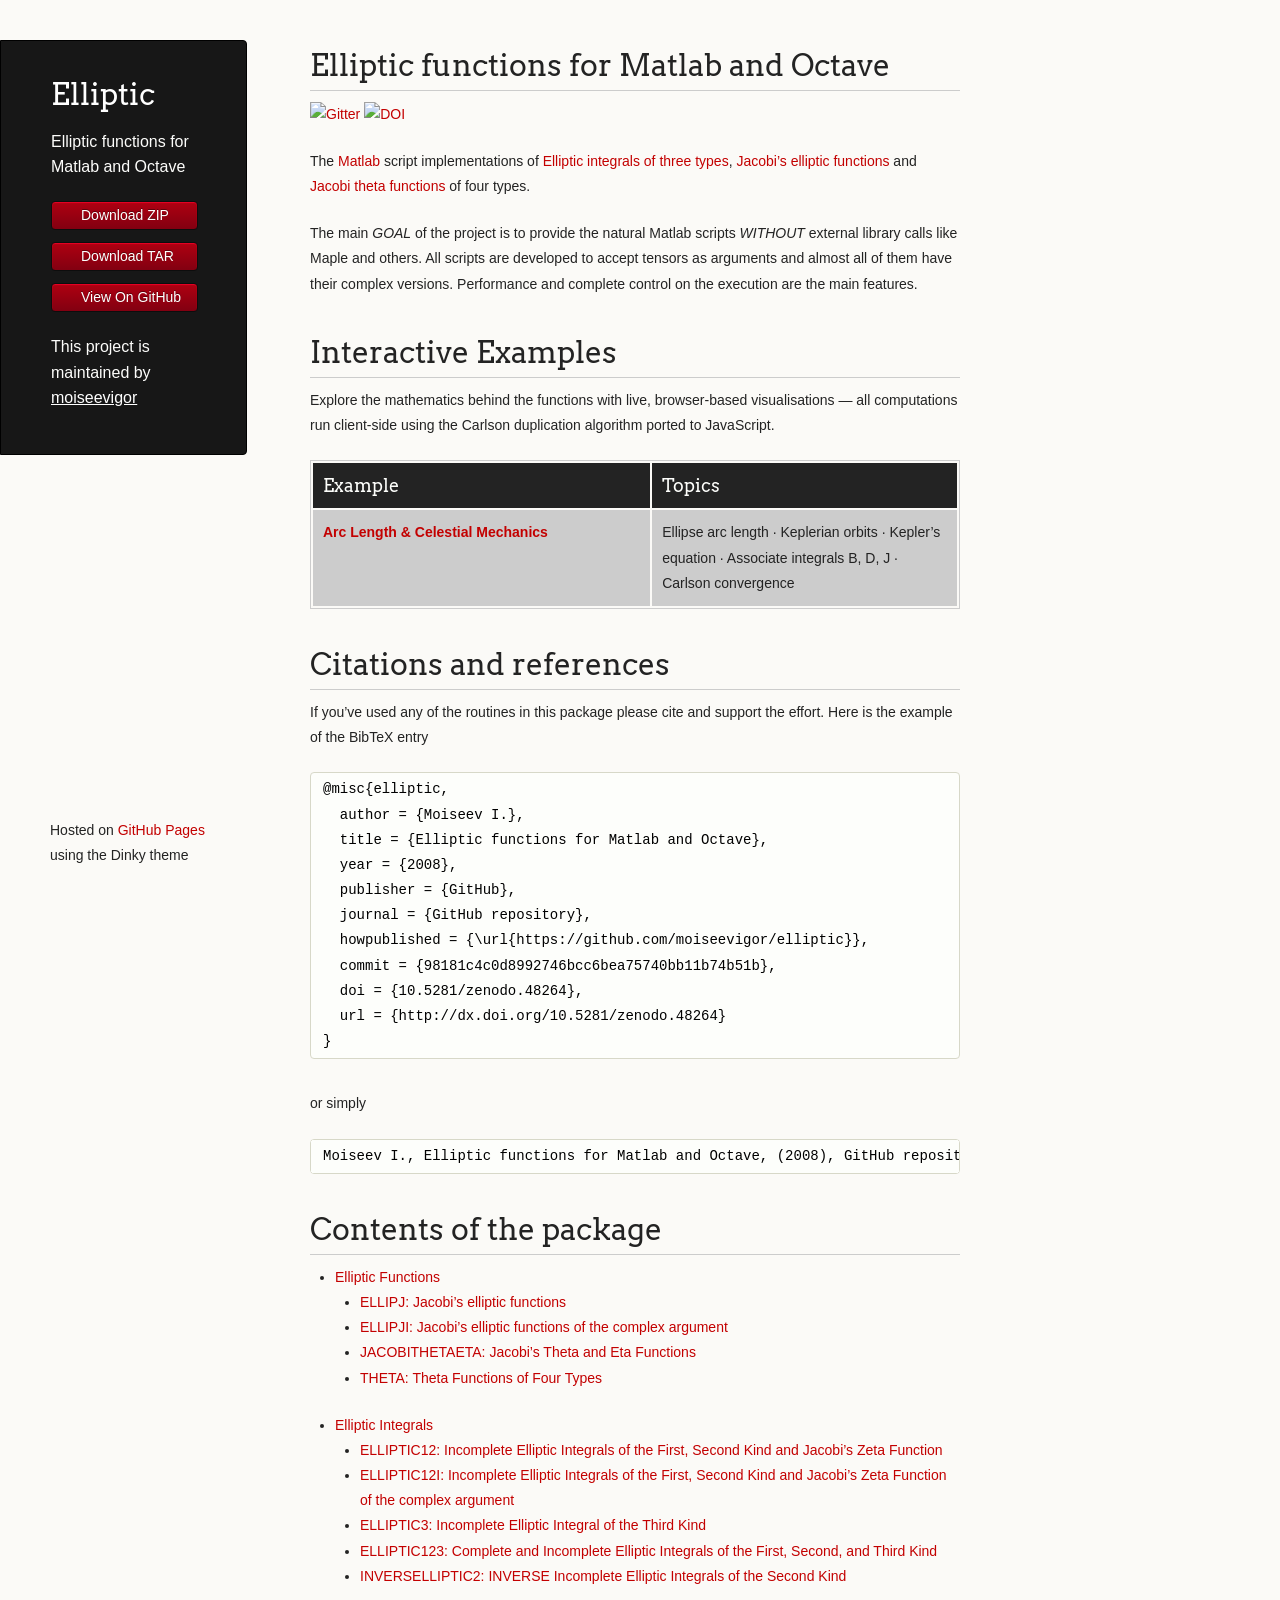
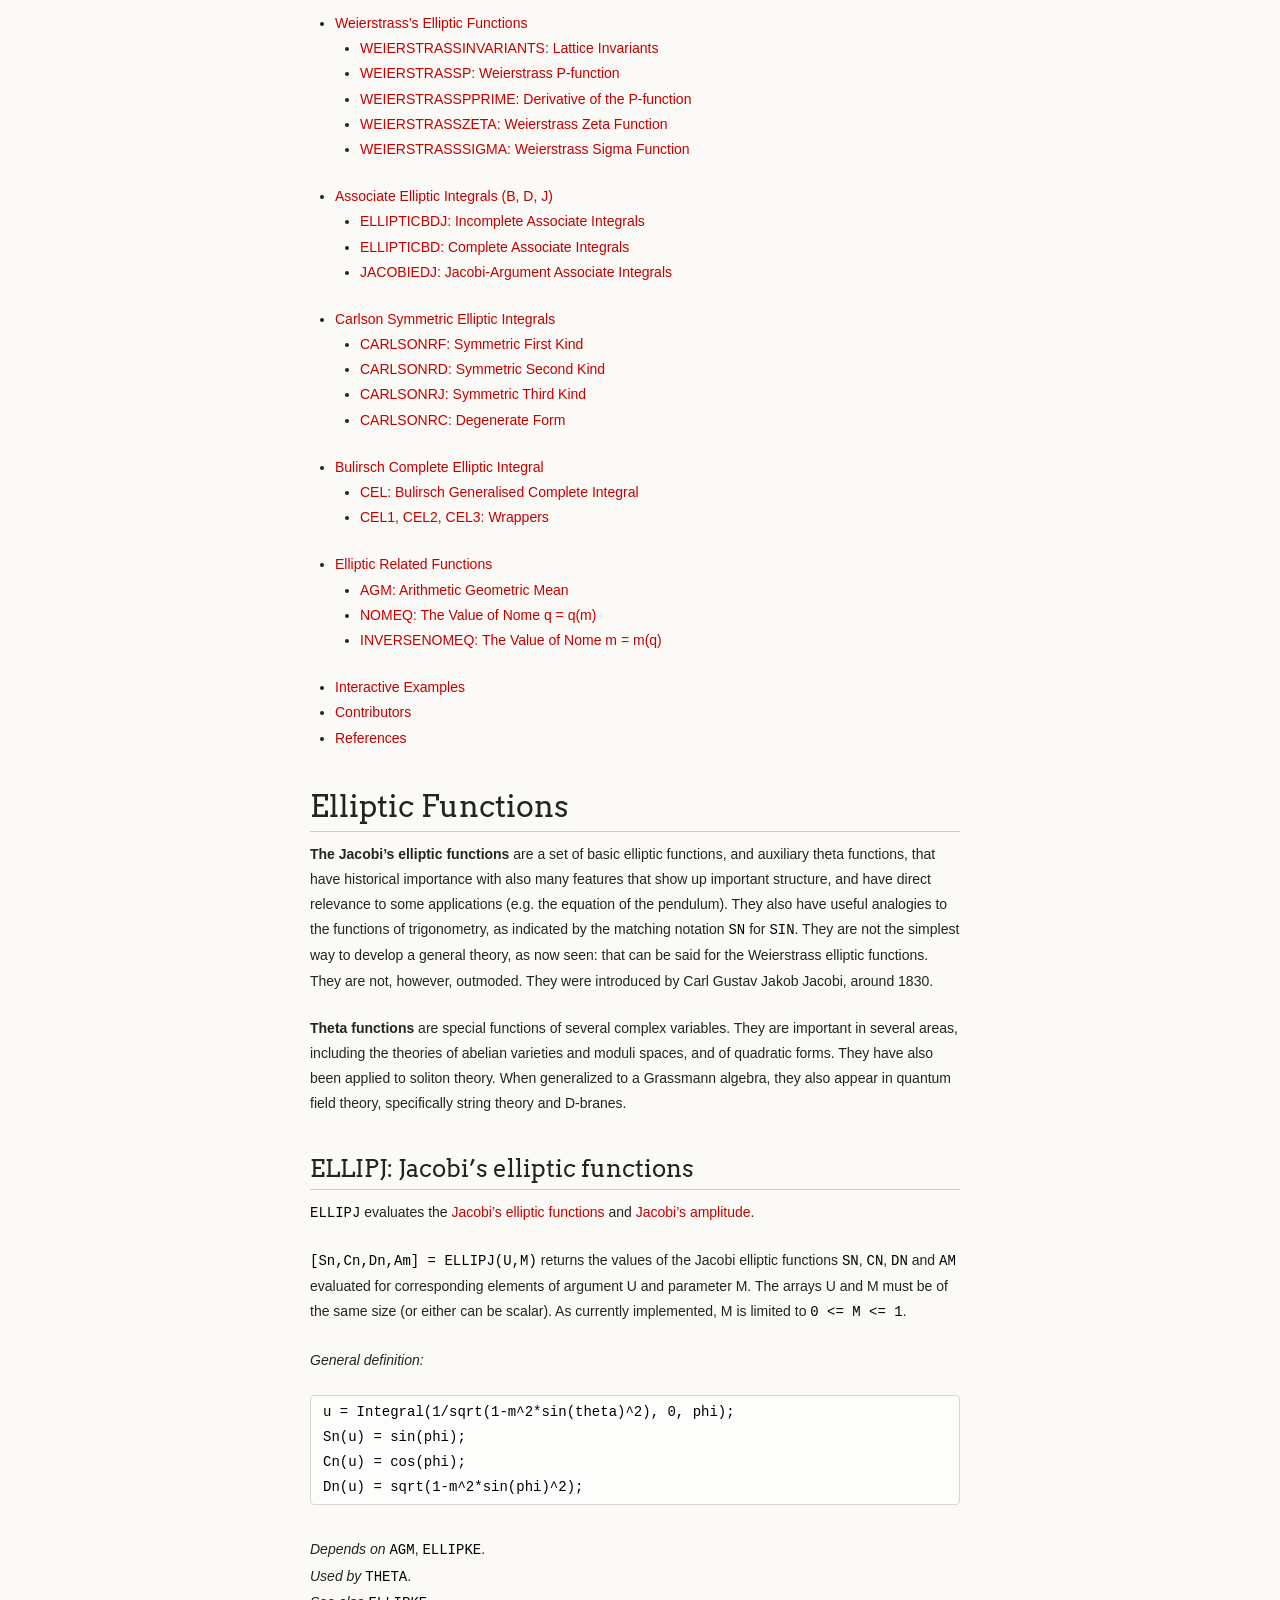
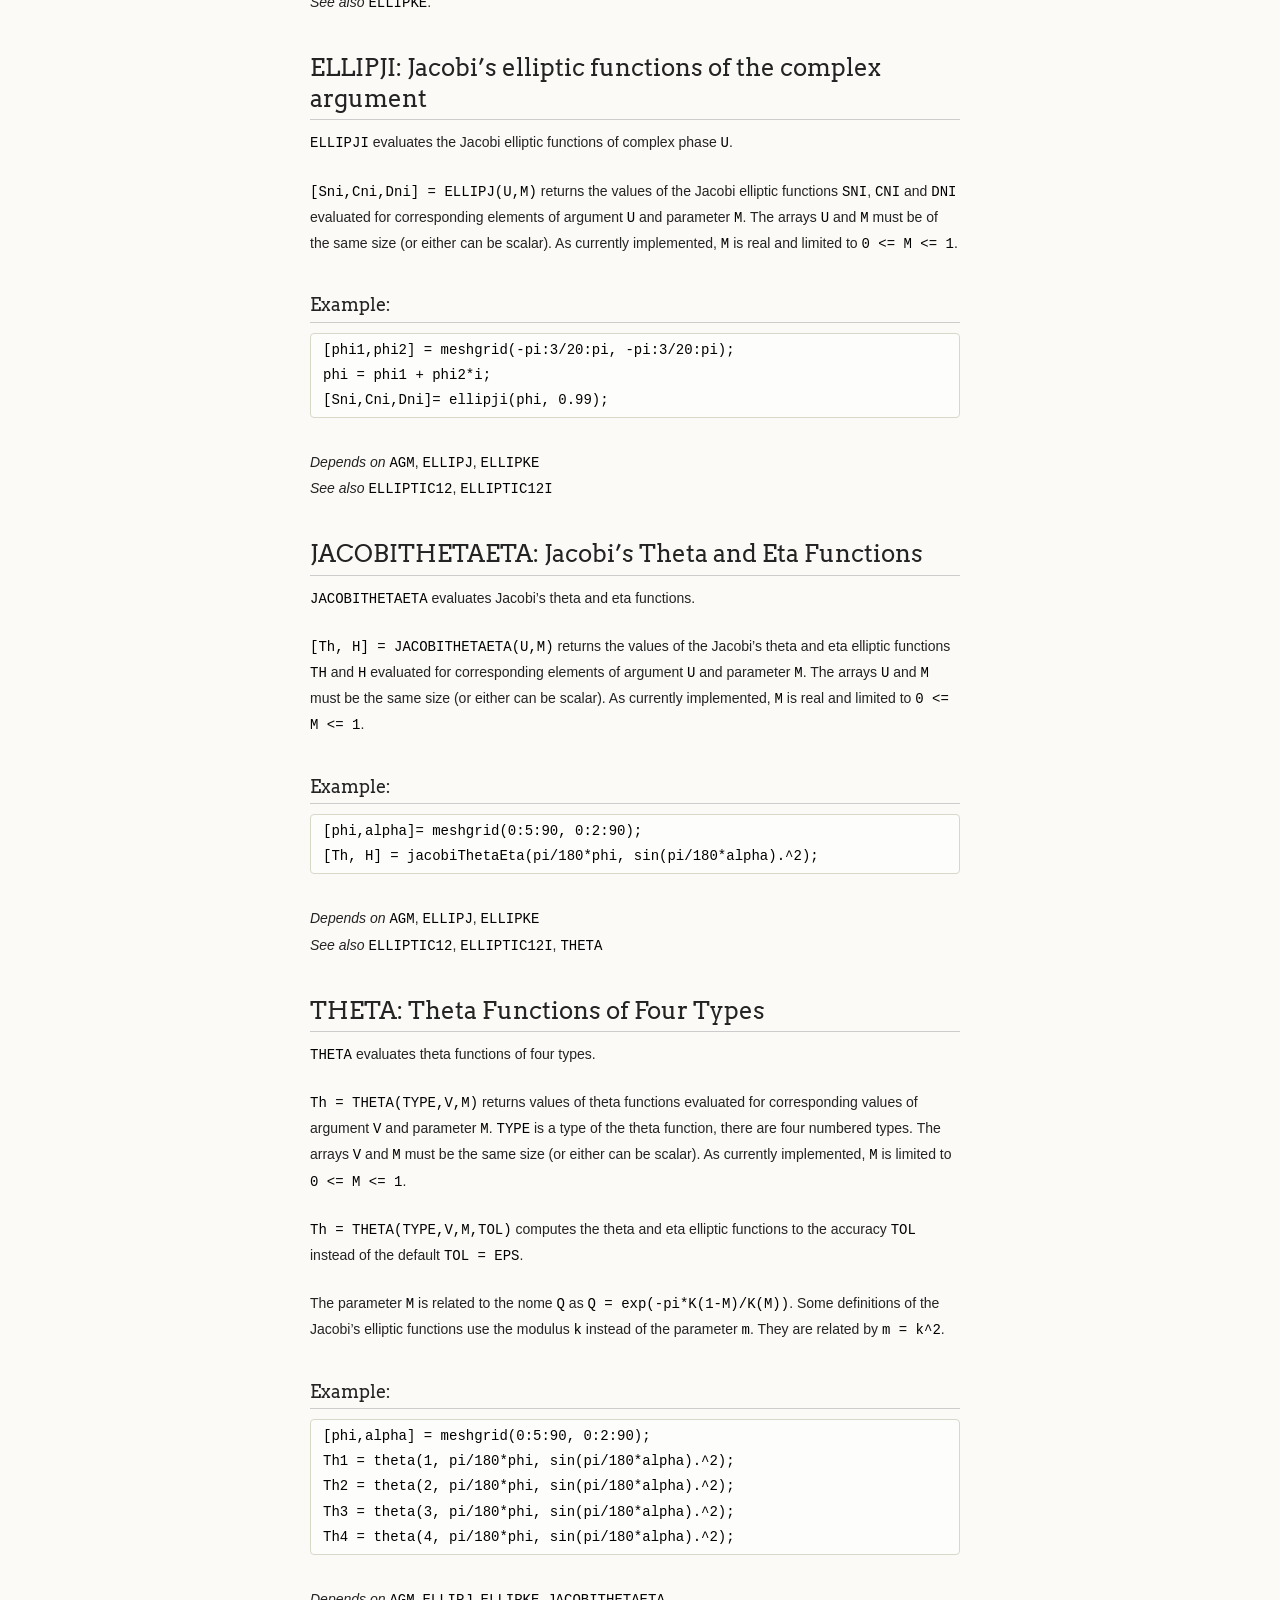
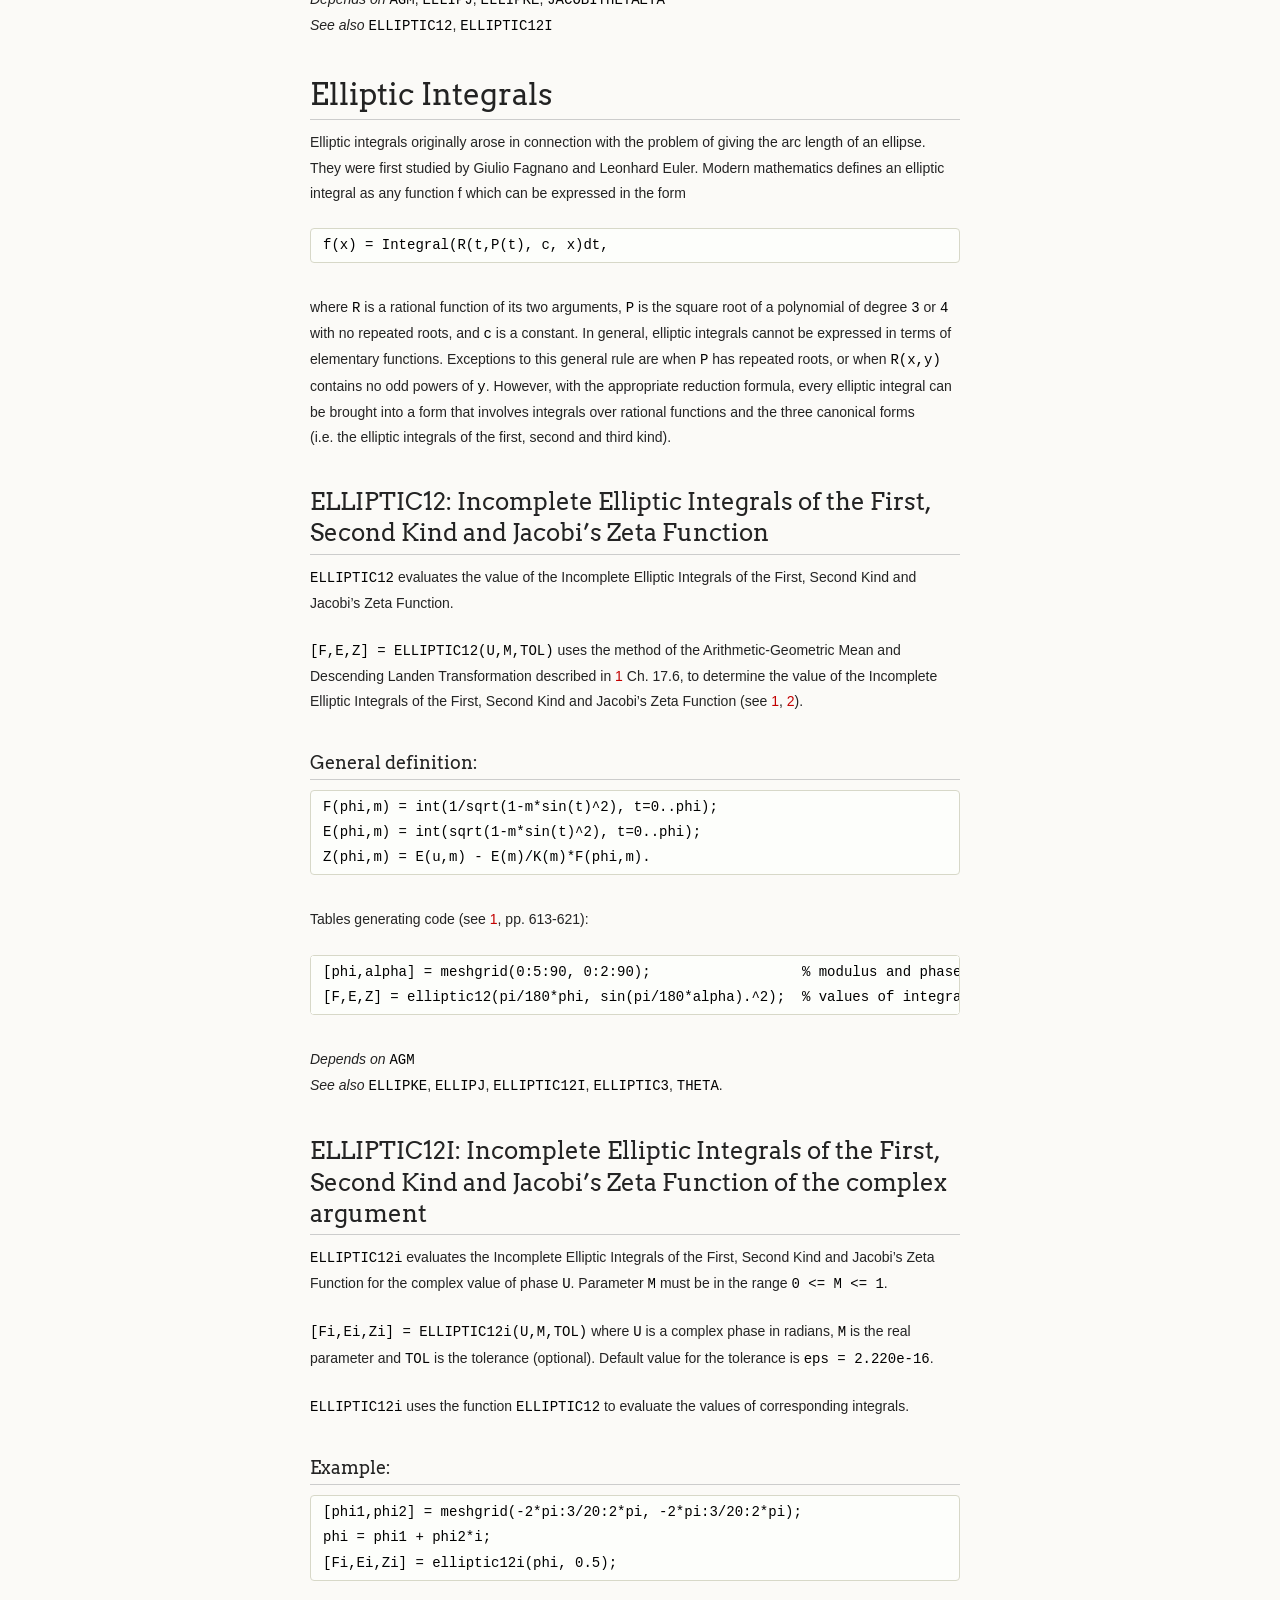
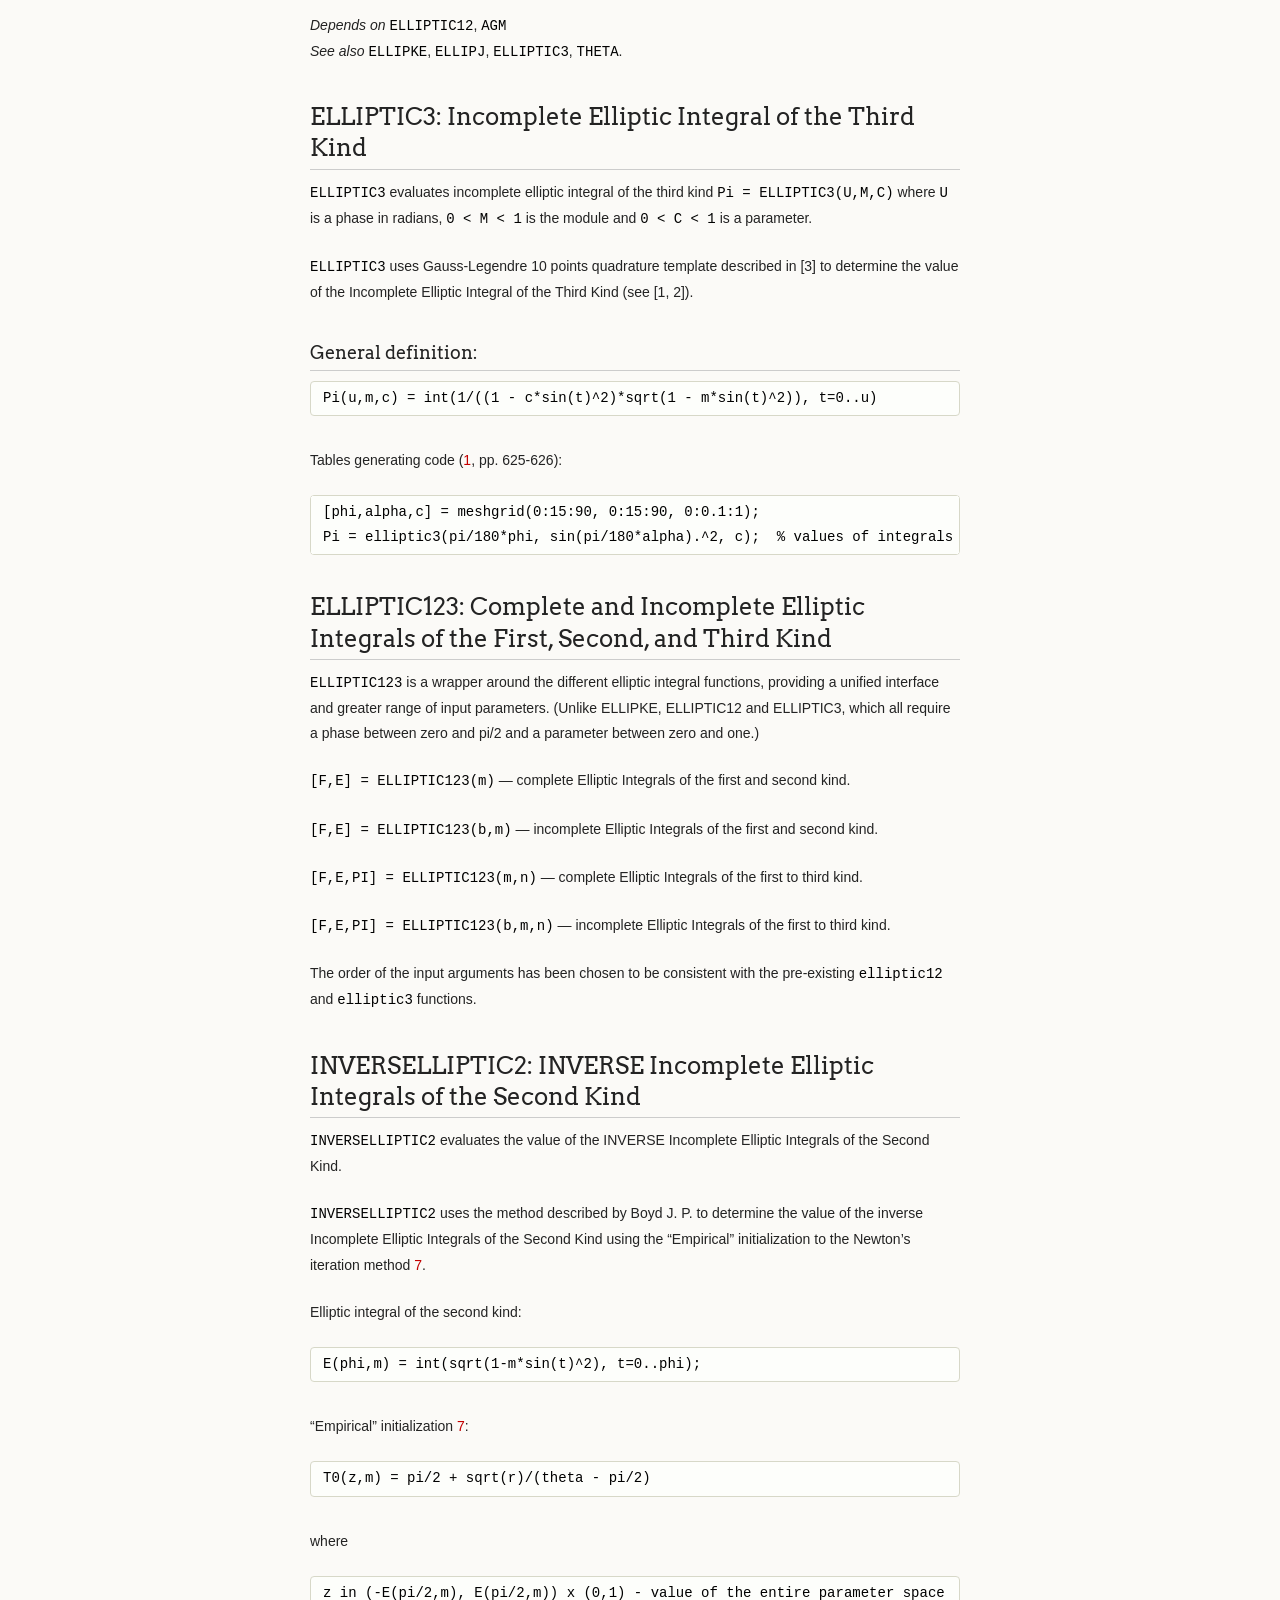
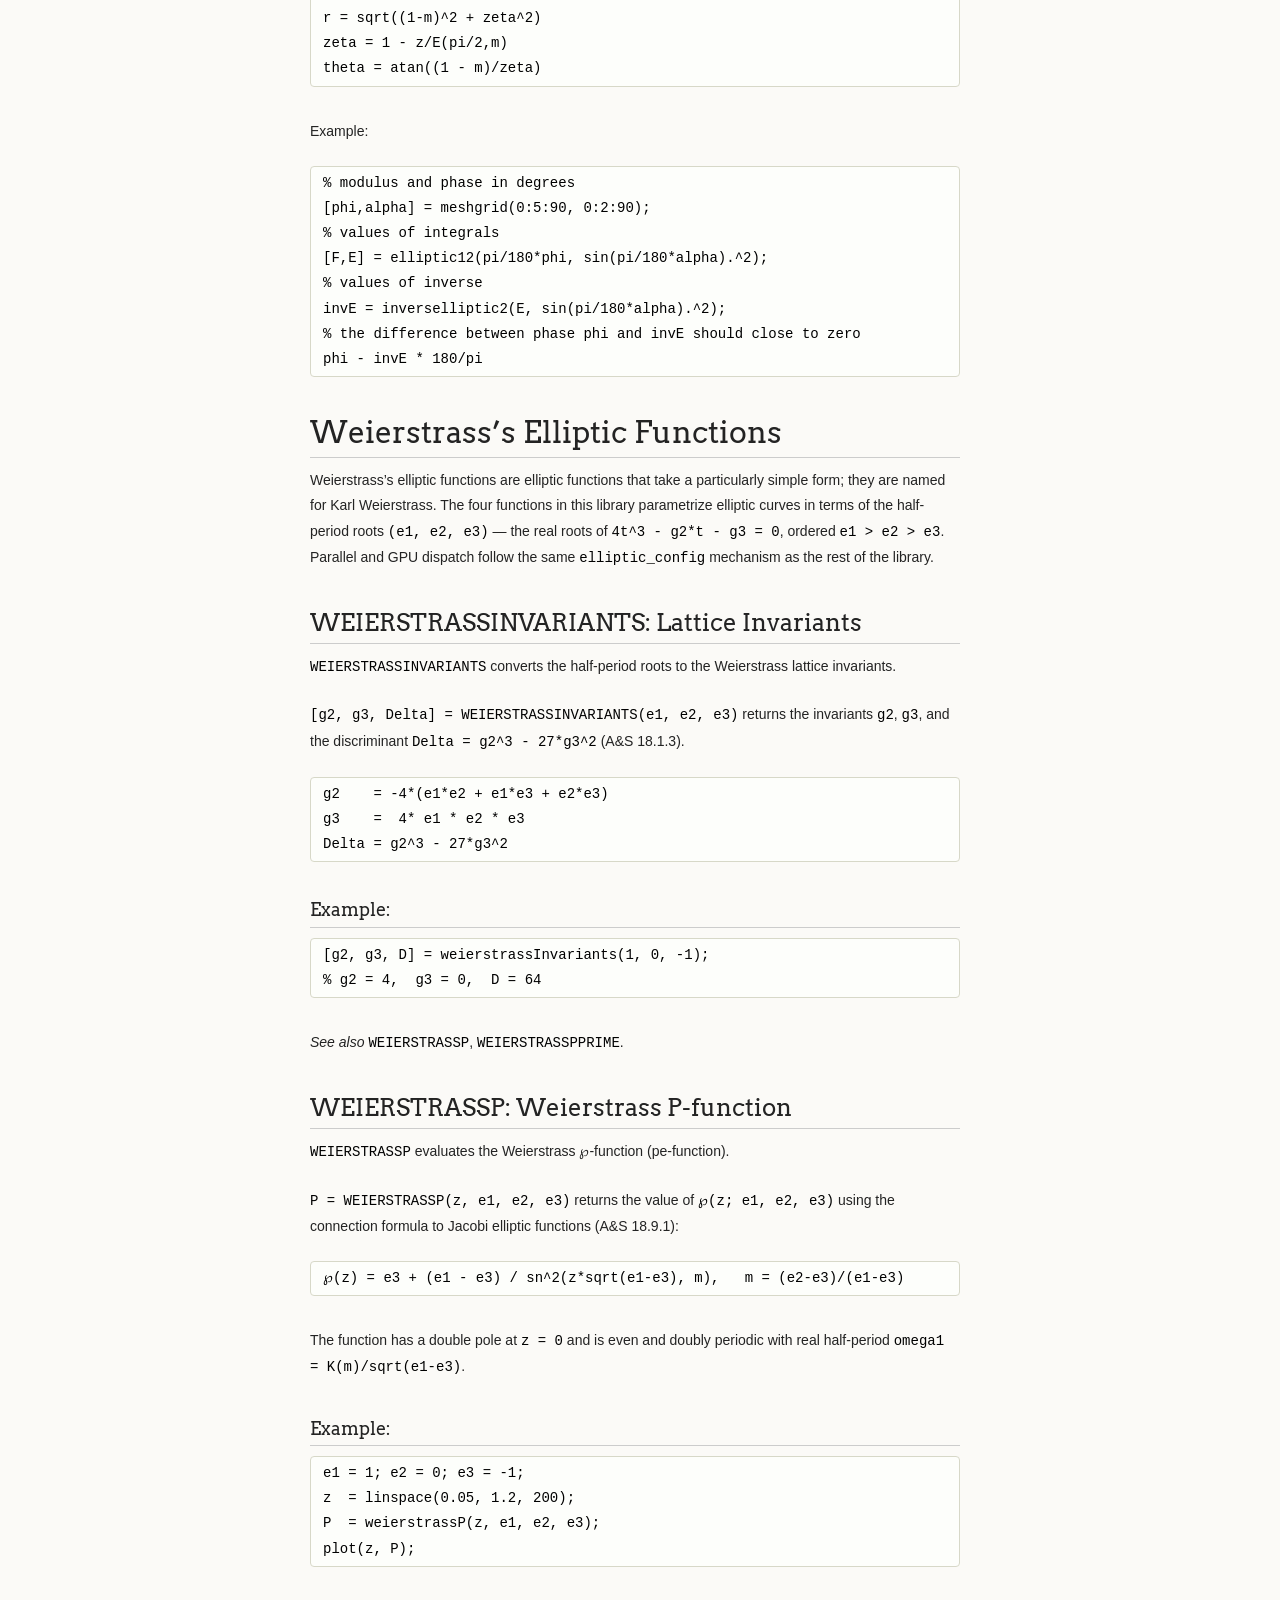
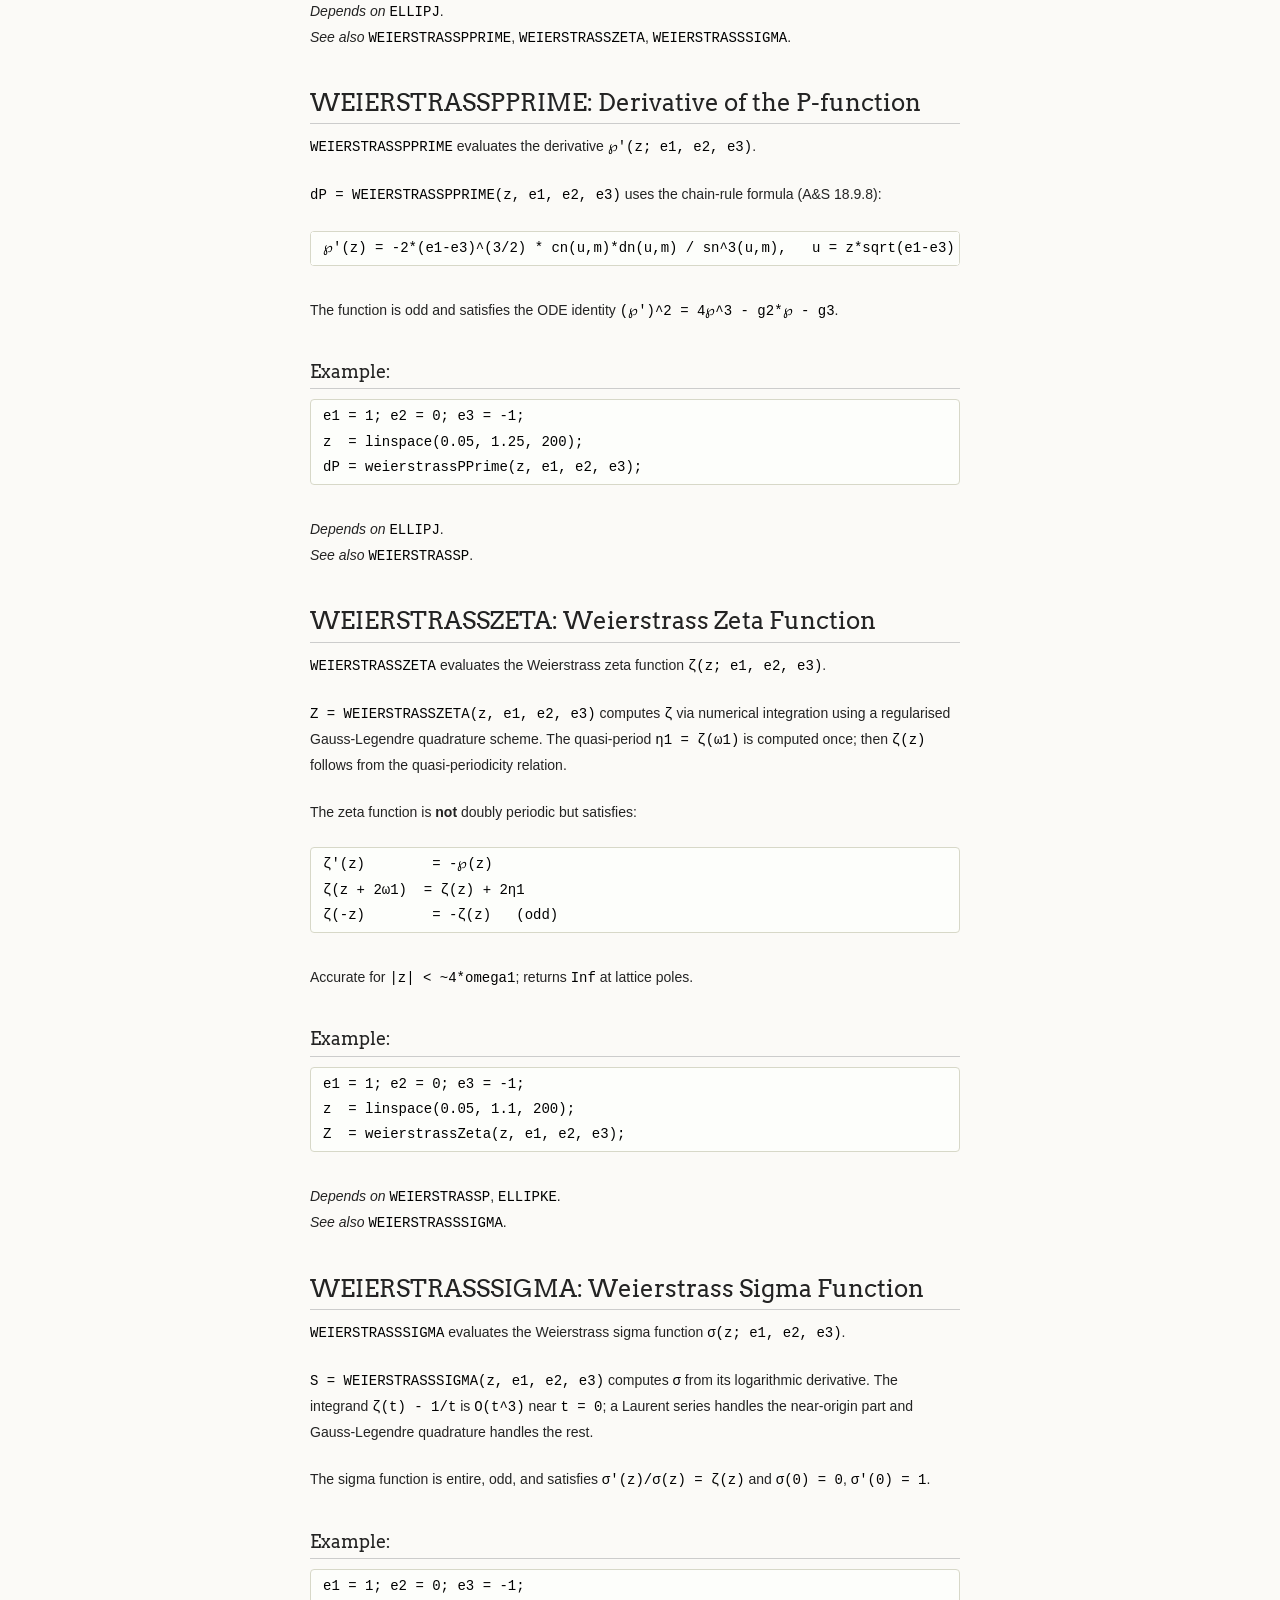
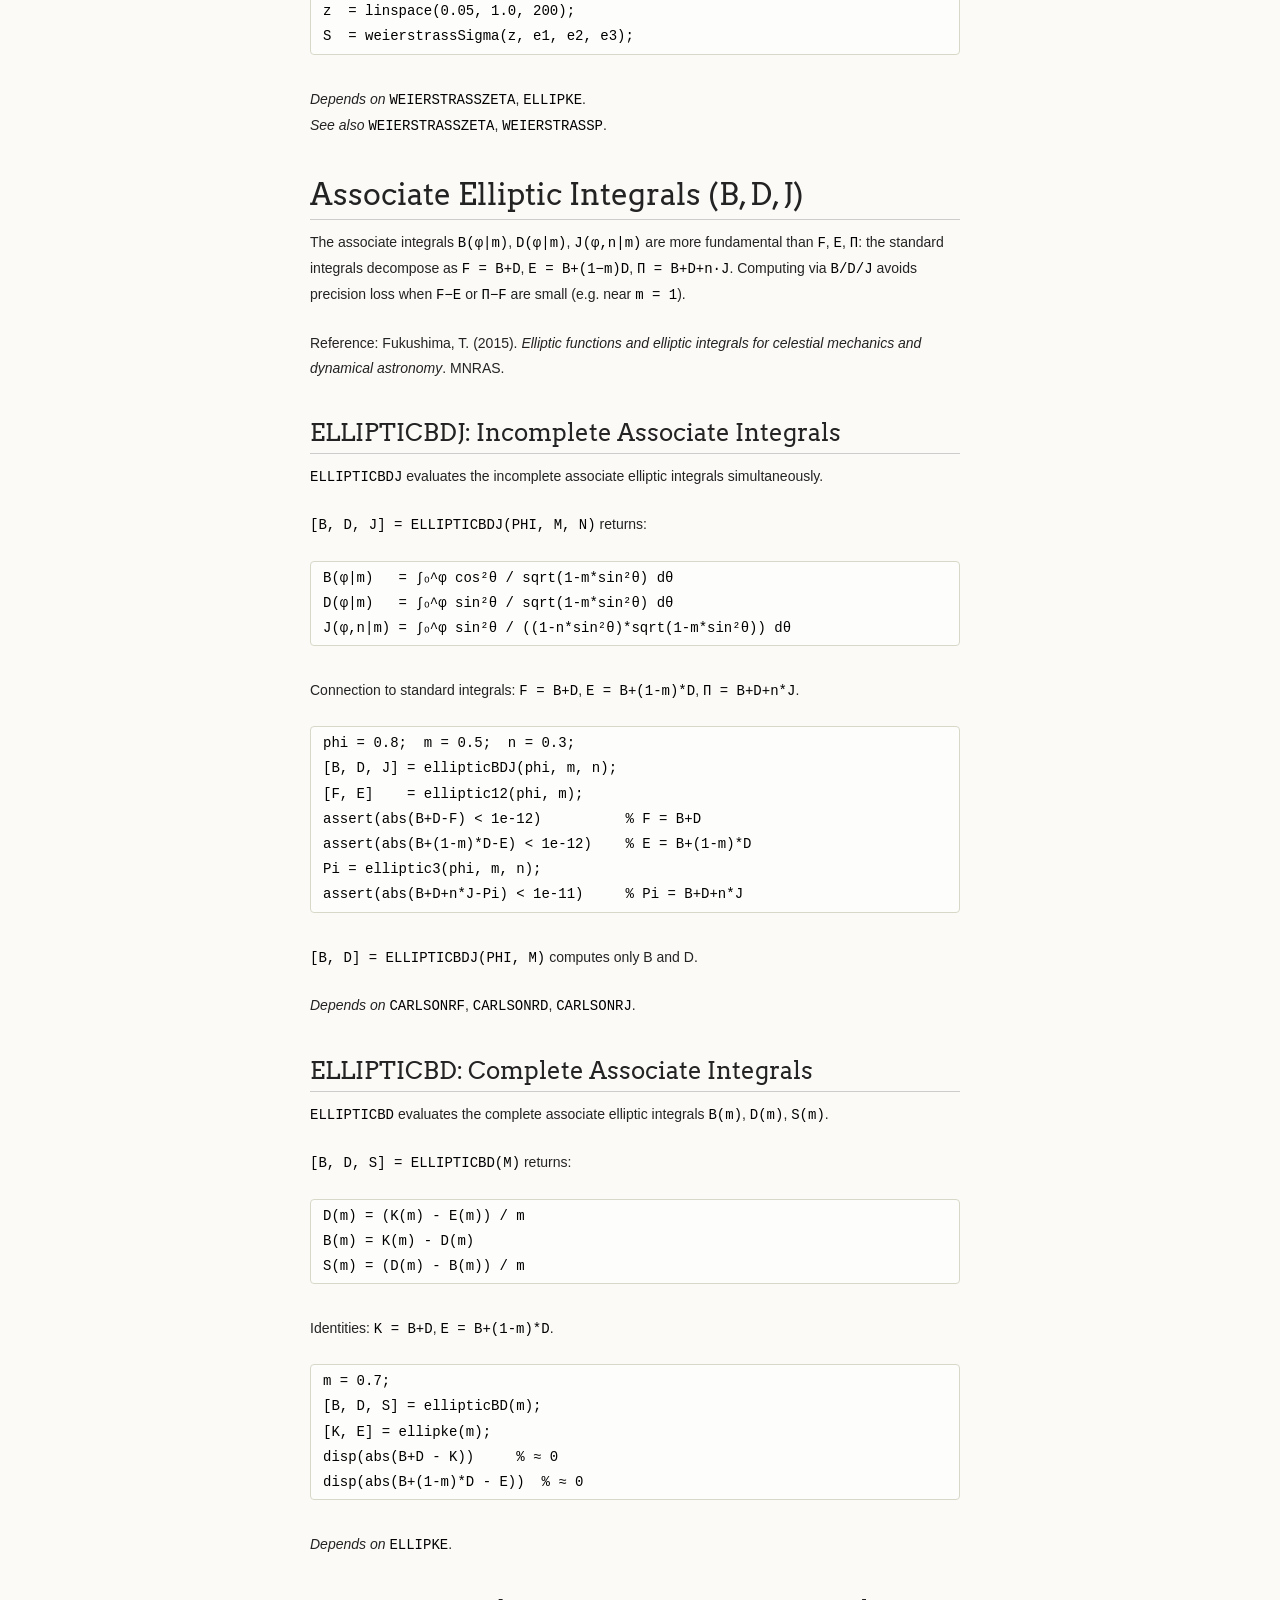
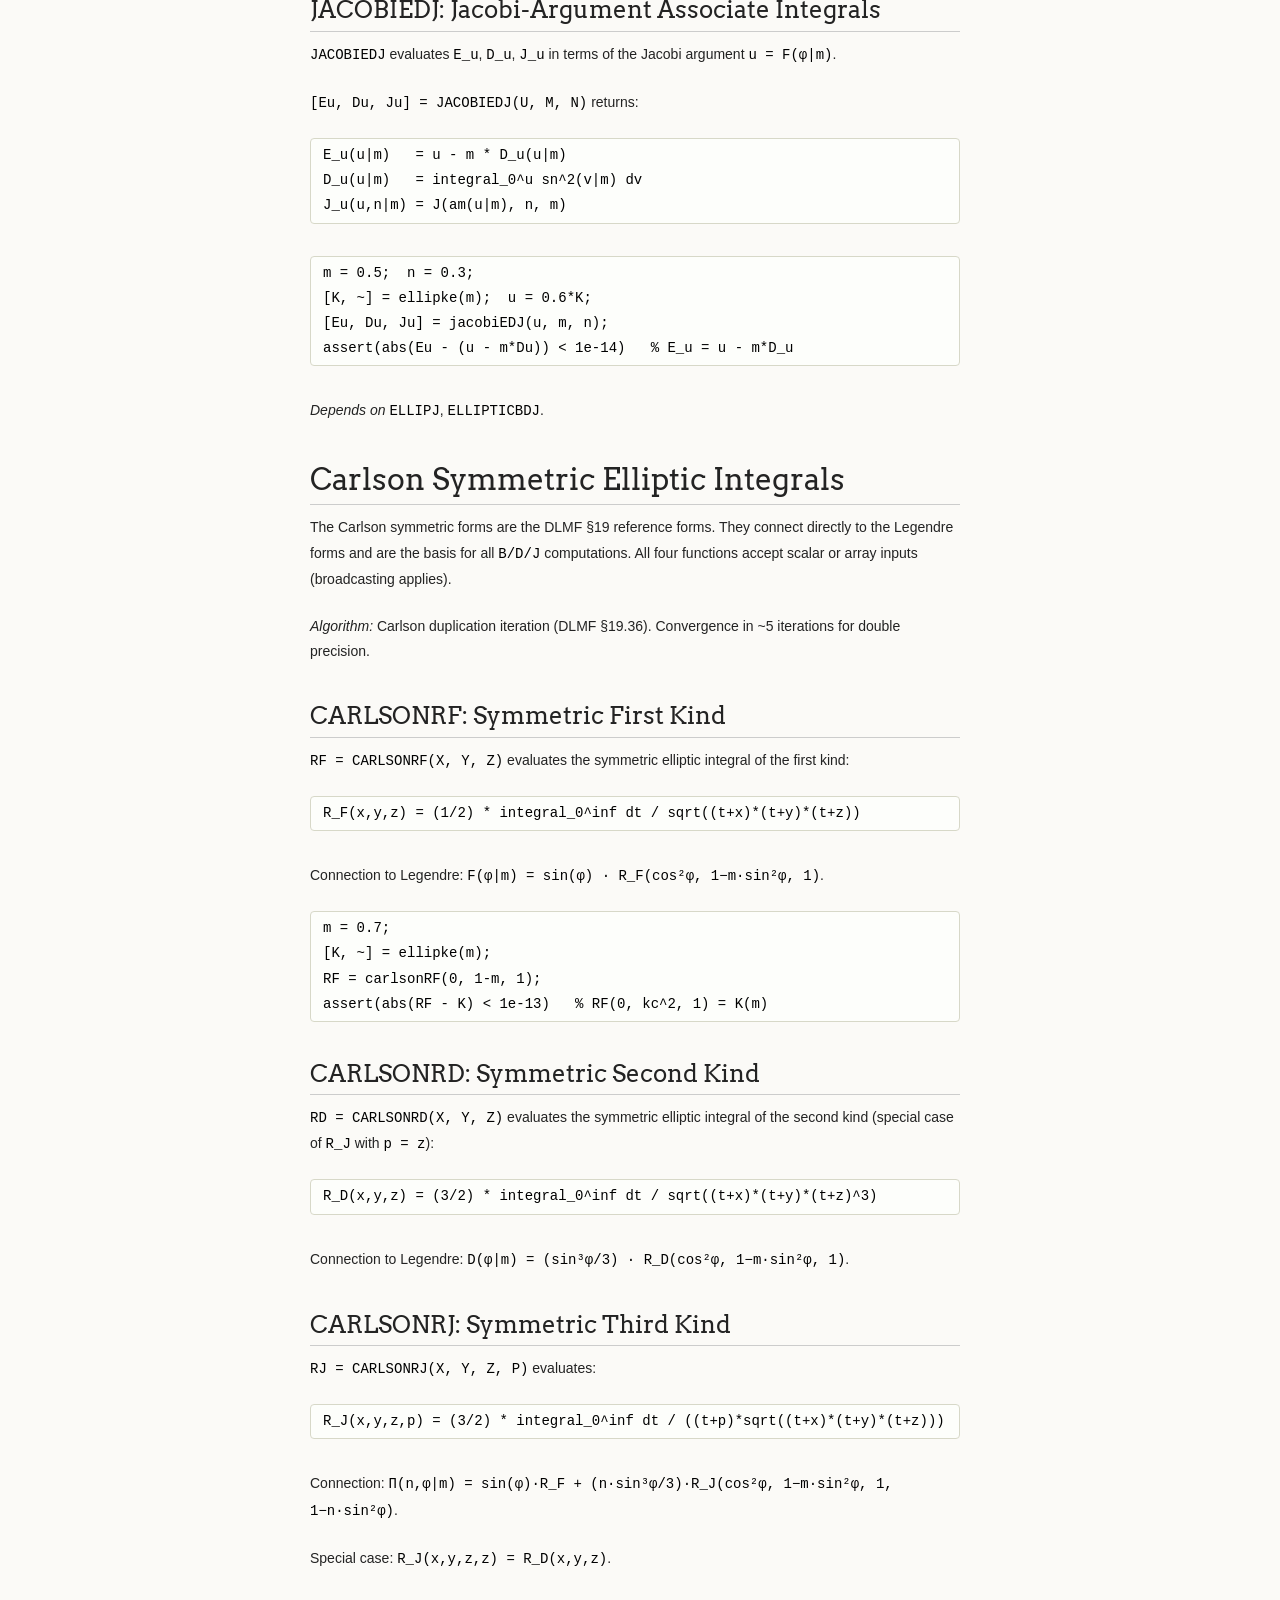
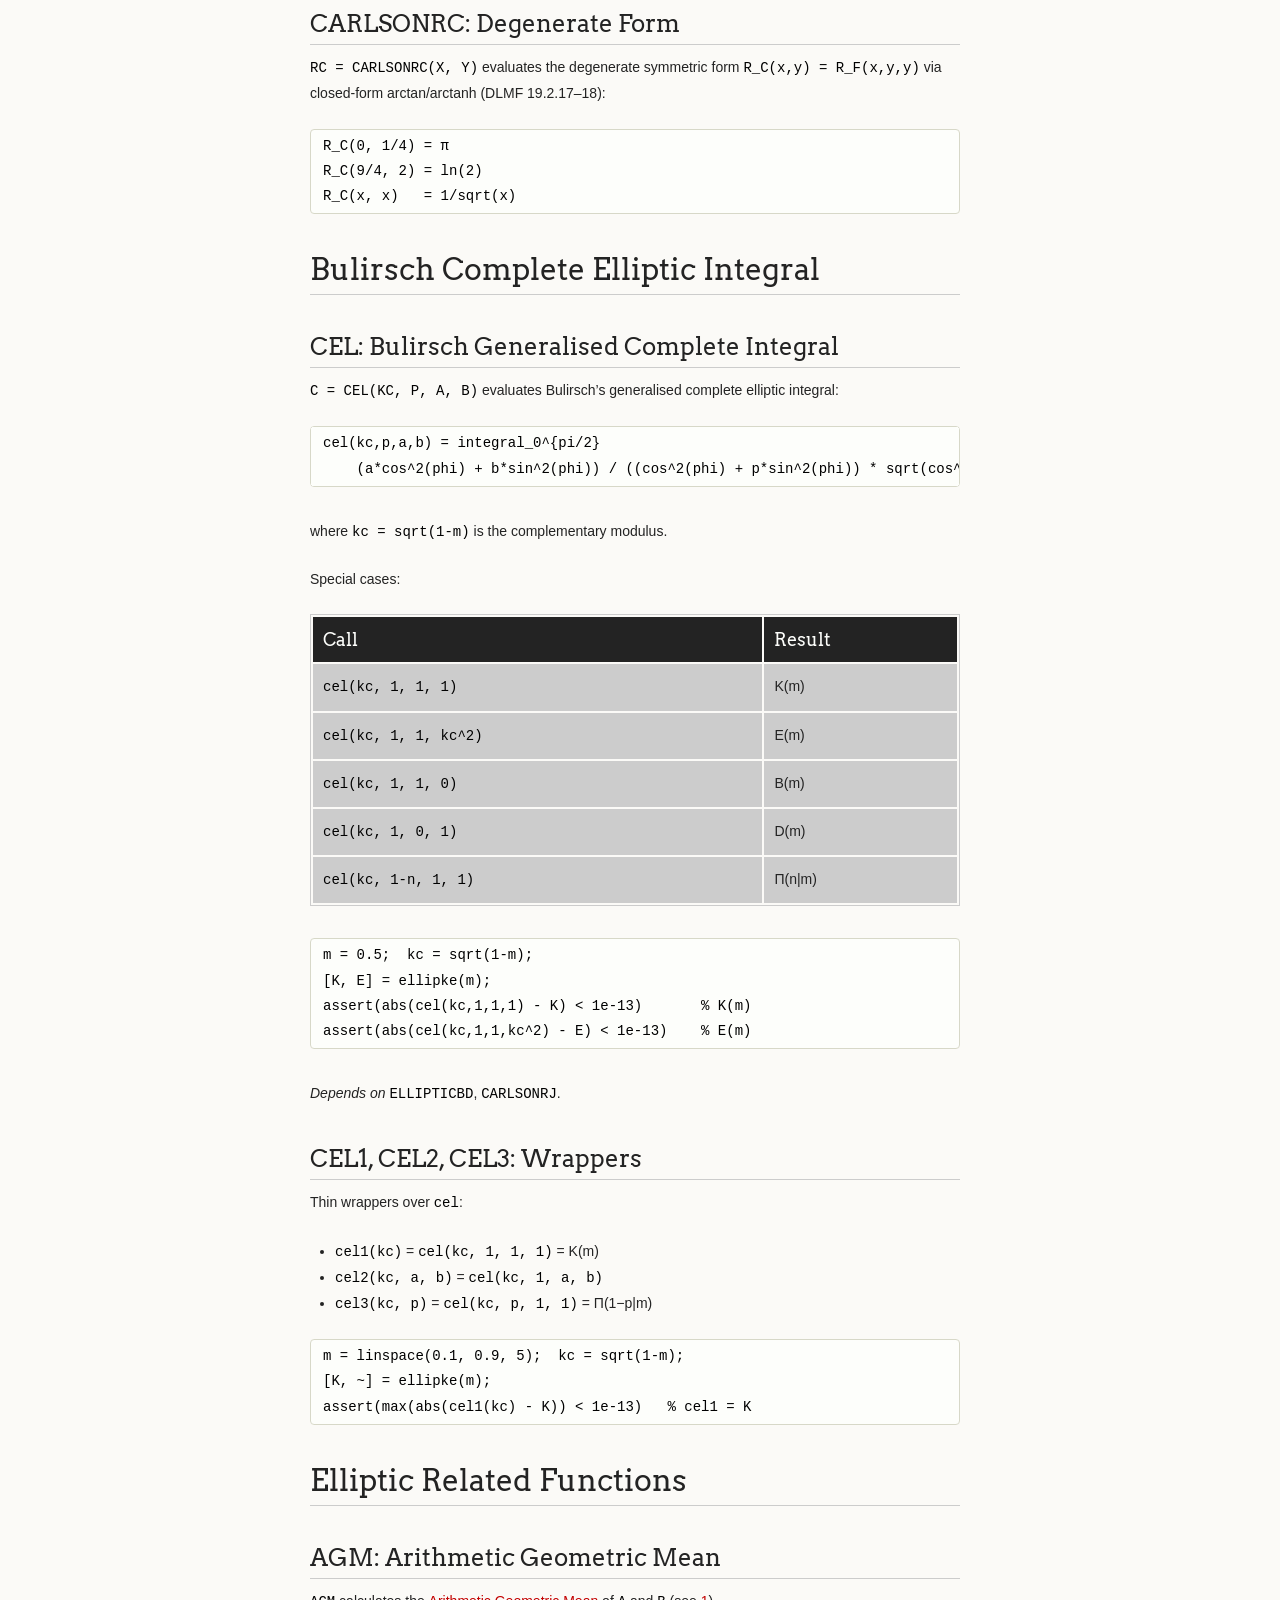
==== index.html @ 613c2ab7 "docs: update gh-pages from docs/gh-pages-body.md Source: 9967c61 fix: address GitHub issues #12 and " ====
<!doctype html>
<html>
  <head>
    <meta charset="utf-8">
    <meta http-equiv="X-UA-Compatible" content="chrome=1">
    <title>Elliptic by moiseevigor</title>

    <link rel="stylesheet" href="stylesheets/styles.css">
    <link rel="stylesheet" href="stylesheets/github-light.css">
    <script src="javascripts/scale.fix.js"></script>
    <meta name="viewport" content="width=device-width, initial-scale=1, user-scalable=no">
    <!--[if lt IE 9]>
    <script src="//html5shiv.googlecode.com/svn/trunk/html5.js"></script>
    <![endif]-->
  </head>
  <body>
    <div class="wrapper">
      <header>
        <h1 class="header">Elliptic</h1>
        <p class="header">Elliptic functions for Matlab and Octave</p>

        <ul>
          <li class="download"><a class="buttons" href="https://github.com/moiseevigor/elliptic/zipball/master">Download ZIP</a></li>
          <li class="download"><a class="buttons" href="https://github.com/moiseevigor/elliptic/tarball/master">Download TAR</a></li>
          <li><a class="buttons github" href="https://github.com/moiseevigor/elliptic">View On GitHub</a></li>
        </ul>

        <p class="header">This project is maintained by <a class="header name" href="https://github.com/moiseevigor">moiseevigor</a></p>


      </header>
      <section>
<h1>
<a id="elliptic-functions-for-matlab-and-octave" class="anchor" href="#elliptic-functions-for-matlab-and-octave" aria-hidden="true"><span aria-hidden="true" class="octicon octicon-link"></span></a>Elliptic functions for Matlab and Octave</h1>
<p><a href="https://gitter.im/moiseevigor/elliptic?utm_source=badge&amp;utm_medium=badge&amp;utm_campaign=pr-badge"><img src="https://badges.gitter.im/Join%20Chat.svg" alt="Gitter" /></a> <a href="https://zenodo.org/badge/latestdoi/5762/moiseevigor/elliptic"><img src="https://zenodo.org/badge/5762/moiseevigor/elliptic.svg" alt="DOI" /></a></p>
<p>The <a href="http://www.mathworks.com/">Matlab</a> script implementations of <a href="http://en.wikipedia.org/wiki/Elliptic_integral">Elliptic integrals of three types</a>, <a href="http://en.wikipedia.org/wiki/Jacobi%27s_elliptic_functions">Jacobi’s elliptic functions</a> and <a href="http://en.wikipedia.org/wiki/Theta_function">Jacobi theta functions</a> of four types.</p>
<p>The main <em>GOAL</em> of the project is to provide the natural Matlab scripts <em>WITHOUT</em> external library calls like Maple and others. All scripts are developed to accept tensors as arguments and almost all of them have their complex versions. Performance and complete control on the execution are the main features.</p>
<h1>
<a id="interactive-examples" class="anchor" href="#interactive-examples" aria-hidden="true"><span aria-hidden="true" class="octicon octicon-link"></span></a>Interactive Examples</h1>
<p>Explore the mathematics behind the functions with live, browser-based visualisations — all computations run client-side using the Carlson duplication algorithm ported to JavaScript.</p>
<table>
<colgroup>
<col style="width: 52%" />
<col style="width: 47%" />
</colgroup>
<thead>
<tr class="header">
<th>Example</th>
<th>Topics</th>
</tr>
</thead>
<tbody>
<tr class="odd">
<td><a href="examples/arclength-celestial-mechanics/"><strong>Arc Length &amp; Celestial Mechanics</strong></a></td>
<td>Ellipse arc length · Keplerian orbits · Kepler’s equation · Associate integrals B, D, J · Carlson convergence</td>
</tr>
</tbody>
</table>
<h1>
<a id="citations-and-references" class="anchor" href="#citations-and-references" aria-hidden="true"><span aria-hidden="true" class="octicon octicon-link"></span></a>Citations and references</h1>
<p>If you’ve used any of the routines in this package please cite and support the effort. Here is the example of the BibTeX entry</p>
<pre><code>@misc{elliptic,
  author = {Moiseev I.},
  title = {Elliptic functions for Matlab and Octave},
  year = {2008},
  publisher = {GitHub},
  journal = {GitHub repository},
  howpublished = {\url{https://github.com/moiseevigor/elliptic}},
  commit = {98181c4c0d8992746bcc6bea75740bb11b74b51b},
  doi = {10.5281/zenodo.48264},
  url = {http://dx.doi.org/10.5281/zenodo.48264}
}</code></pre>
<p>or simply</p>
<pre><code>Moiseev I., Elliptic functions for Matlab and Octave, (2008), GitHub repository, DOI: http://dx.doi.org/10.5281/zenodo.48264</code></pre>
<h1>
<a id="contents-of-the-package" class="anchor" href="#contents-of-the-package" aria-hidden="true"><span aria-hidden="true" class="octicon octicon-link"></span></a>Contents of the package</h1>
<ul>
<li><a href="#elliptic-functions">Elliptic Functions</a>
<ul>
<li><a href="#ellipj-jacobis-elliptic-functions">ELLIPJ: Jacobi’s elliptic functions</a></li>
<li><a href="#ellipji-jacobis-elliptic-functions-of-the-complex-argument">ELLIPJI: Jacobi’s elliptic functions of the complex argument</a></li>
<li><a href="#jacobithetaeta-jacobis-theta-and-eta-functions">JACOBITHETAETA: Jacobi’s Theta and Eta Functions</a></li>
<li><a href="#theta-theta-functions-of-four-types">THETA: Theta Functions of Four Types</a></li>
</ul></li>
<li><a href="#elliptic-integrals">Elliptic Integrals</a>
<ul>
<li><a href="#elliptic12-incomplete-elliptic-integrals-of-the-first-second-kind-and-jacobis-zeta-function">ELLIPTIC12: Incomplete Elliptic Integrals of the First, Second Kind and Jacobi’s Zeta Function</a></li>
<li><a href="#elliptic12i-incomplete-elliptic-integrals-of-the-first-second-kind-and-jacobis-zeta-function-of-the-complex-argument">ELLIPTIC12I: Incomplete Elliptic Integrals of the First, Second Kind and Jacobi’s Zeta Function of the complex argument</a></li>
<li><a href="#elliptic3-incomplete-elliptic-integral-of-the-third-kind">ELLIPTIC3: Incomplete Elliptic Integral of the Third Kind</a></li>
<li><a href="#elliptic123-complete-and-incomplete-elliptic-integrals-of-the-first-second-and-third-kind">ELLIPTIC123: Complete and Incomplete Elliptic Integrals of the First, Second, and Third Kind</a></li>
<li><a href="#inverselliptic2-inverse-incomplete-elliptic-integrals-of-the-second-kind">INVERSELLIPTIC2: INVERSE Incomplete Elliptic Integrals of the Second Kind</a></li>
</ul></li>
<li><a href="#weierstrasss-elliptic-functions">Weierstrass’s Elliptic Functions</a>
<ul>
<li><a href="#weierstrassinvariants-lattice-invariants">WEIERSTRASSINVARIANTS: Lattice Invariants</a></li>
<li><a href="#weierstrassp-weierstrass-p-function">WEIERSTRASSP: Weierstrass P-function</a></li>
<li><a href="#weierstrasspprime-derivative-of-the-p-function">WEIERSTRASSPPRIME: Derivative of the P-function</a></li>
<li><a href="#weierstrasszeta-weierstrass-zeta-function">WEIERSTRASSZETA: Weierstrass Zeta Function</a></li>
<li><a href="#weierstrasssigma-weierstrass-sigma-function">WEIERSTRASSSIGMA: Weierstrass Sigma Function</a></li>
</ul></li>
<li><a href="#associate-elliptic-integrals-b-d-j">Associate Elliptic Integrals (B, D, J)</a>
<ul>
<li><a href="#ellipticbdj-incomplete-associate-integrals">ELLIPTICBDJ: Incomplete Associate Integrals</a></li>
<li><a href="#ellipticbd-complete-associate-integrals">ELLIPTICBD: Complete Associate Integrals</a></li>
<li><a href="#jacobiedj-jacobi-argument-associate-integrals">JACOBIEDJ: Jacobi-Argument Associate Integrals</a></li>
</ul></li>
<li><a href="#carlson-symmetric-elliptic-integrals">Carlson Symmetric Elliptic Integrals</a>
<ul>
<li><a href="#carlsonrf-symmetric-first-kind">CARLSONRF: Symmetric First Kind</a></li>
<li><a href="#carlsonrd-symmetric-second-kind">CARLSONRD: Symmetric Second Kind</a></li>
<li><a href="#carlsonrj-symmetric-third-kind">CARLSONRJ: Symmetric Third Kind</a></li>
<li><a href="#carlsonrc-degenerate-form">CARLSONRC: Degenerate Form</a></li>
</ul></li>
<li><a href="#bulirsch-complete-elliptic-integral">Bulirsch Complete Elliptic Integral</a>
<ul>
<li><a href="#cel-bulirsch-generalised-complete-integral">CEL: Bulirsch Generalised Complete Integral</a></li>
<li><a href="#cel1-cel2-cel3-wrappers">CEL1, CEL2, CEL3: Wrappers</a></li>
</ul></li>
<li><a href="#elliptic-related-functions">Elliptic Related Functions</a>
<ul>
<li><a href="#agm-arithmetic-geometric-mean">AGM: Arithmetic Geometric Mean</a></li>
<li><a href="#nomeq-the-value-of-nome-q--qm">NOMEQ: The Value of Nome q = q(m)</a></li>
<li><a href="#inversenomeq-the-value-of-nome-m--mq">INVERSENOMEQ: The Value of Nome m = m(q)</a></li>
</ul></li>
<li><a href="#interactive-examples">Interactive Examples</a></li>
<li><a href="#contributors">Contributors</a></li>
<li><a href="#references">References</a></li>
</ul>
<h1>
<a id="elliptic-functions" class="anchor" href="#elliptic-functions" aria-hidden="true"><span aria-hidden="true" class="octicon octicon-link"></span></a>Elliptic Functions</h1>
<p><strong>The Jacobi’s elliptic functions</strong> are a set of basic elliptic functions, and auxiliary theta functions, that have historical importance with also many features that show up important structure, and have direct relevance to some applications (e.g. the equation of the pendulum). They also have useful analogies to the functions of trigonometry, as indicated by the matching notation <code>SN</code> for <code>SIN</code>. They are not the simplest way to develop a general theory, as now seen: that can be said for the Weierstrass elliptic functions. They are not, however, outmoded. They were introduced by Carl Gustav Jakob Jacobi, around 1830.</p>
<p><strong>Theta functions</strong> are special functions of several complex variables. They are important in several areas, including the theories of abelian varieties and moduli spaces, and of quadratic forms. They have also been applied to soliton theory. When generalized to a Grassmann algebra, they also appear in quantum field theory, specifically string theory and D-branes.</p>
<h2>
<a id="ellipj-jacobis-elliptic-functions" class="anchor" href="#ellipj-jacobis-elliptic-functions" aria-hidden="true"><span aria-hidden="true" class="octicon octicon-link"></span></a>ELLIPJ: Jacobi’s elliptic functions</h2>
<p><code>ELLIPJ</code> evaluates the <a href="http://en.wikipedia.org/wiki/Jacobi%27s_elliptic_functions">Jacobi’s elliptic functions</a> and <a href="http://mathworld.wolfram.com/JacobiAmplitude.html">Jacobi’s amplitude</a>.</p>
<p><code>[Sn,Cn,Dn,Am] = ELLIPJ(U,M)</code> returns the values of the Jacobi elliptic functions <code>SN</code>, <code>CN</code>, <code>DN</code> and <code>AM</code> evaluated for corresponding elements of argument U and parameter M. The arrays U and M must be of the same size (or either can be scalar). As currently implemented, M is limited to <code>0 &lt;= M &lt;= 1</code>.</p>
<p><em>General definition:</em></p>
<pre><code>u = Integral(1/sqrt(1-m^2*sin(theta)^2), 0, phi);
Sn(u) = sin(phi);
Cn(u) = cos(phi);
Dn(u) = sqrt(1-m^2*sin(phi)^2);</code></pre>
<p><em>Depends on</em> <code>AGM</code>, <code>ELLIPKE</code>.<br> <em>Used by</em> <code>THETA</code>.<br> <em>See also</em> <code>ELLIPKE</code>.</p>
<h2>
<a id="ellipji-jacobis-elliptic-functions-of-the-complex-argument" class="anchor" href="#ellipji-jacobis-elliptic-functions-of-the-complex-argument" aria-hidden="true"><span aria-hidden="true" class="octicon octicon-link"></span></a>ELLIPJI: Jacobi’s elliptic functions of the complex argument</h2>
<p><code>ELLIPJI</code> evaluates the Jacobi elliptic functions of complex phase <code>U</code>.</p>
<p><code>[Sni,Cni,Dni] = ELLIPJ(U,M)</code> returns the values of the Jacobi elliptic functions <code>SNI</code>, <code>CNI</code> and <code>DNI</code> evaluated for corresponding elements of argument <code>U</code> and parameter <code>M</code>. The arrays <code>U</code> and <code>M</code> must be of the same size (or either can be scalar). As currently implemented, <code>M</code> is real and limited to <code>0 &lt;= M &lt;= 1</code>.</p>
<h3>
<a id="example" class="anchor" href="#example" aria-hidden="true"><span aria-hidden="true" class="octicon octicon-link"></span></a>Example:</h3>
<pre><code>[phi1,phi2] = meshgrid(-pi:3/20:pi, -pi:3/20:pi);
phi = phi1 + phi2*i;
[Sni,Cni,Dni]= ellipji(phi, 0.99);</code></pre>
<p><em>Depends on</em> <code>AGM</code>, <code>ELLIPJ</code>, <code>ELLIPKE</code><br> <em>See also</em> <code>ELLIPTIC12</code>, <code>ELLIPTIC12I</code></p>
<h2>
<a id="jacobithetaeta-jacobis-theta-and-eta-functions" class="anchor" href="#jacobithetaeta-jacobis-theta-and-eta-functions" aria-hidden="true"><span aria-hidden="true" class="octicon octicon-link"></span></a>JACOBITHETAETA: Jacobi’s Theta and Eta Functions</h2>
<p><code>JACOBITHETAETA</code> evaluates Jacobi’s theta and eta functions.</p>
<p><code>[Th, H] = JACOBITHETAETA(U,M)</code> returns the values of the Jacobi’s theta and eta elliptic functions <code>TH</code> and <code>H</code> evaluated for corresponding elements of argument <code>U</code> and parameter <code>M</code>. The arrays <code>U</code> and <code>M</code> must be the same size (or either can be scalar). As currently implemented, <code>M</code> is real and limited to <code>0 &lt;= M &lt;= 1</code>.</p>
<h3>
<a id="example-1" class="anchor" href="#example-1" aria-hidden="true"><span aria-hidden="true" class="octicon octicon-link"></span></a>Example:</h3>
<pre><code>[phi,alpha]= meshgrid(0:5:90, 0:2:90);
[Th, H] = jacobiThetaEta(pi/180*phi, sin(pi/180*alpha).^2);</code></pre>
<p><em>Depends on</em> <code>AGM</code>, <code>ELLIPJ</code>, <code>ELLIPKE</code><br> <em>See also</em> <code>ELLIPTIC12</code>, <code>ELLIPTIC12I</code>, <code>THETA</code></p>
<h2>
<a id="theta-theta-functions-of-four-types" class="anchor" href="#theta-theta-functions-of-four-types" aria-hidden="true"><span aria-hidden="true" class="octicon octicon-link"></span></a>THETA: Theta Functions of Four Types</h2>
<p><code>THETA</code> evaluates theta functions of four types.</p>
<p><code>Th = THETA(TYPE,V,M)</code> returns values of theta functions evaluated for corresponding values of argument <code>V</code> and parameter <code>M</code>. <code>TYPE</code> is a type of the theta function, there are four numbered types. The arrays <code>V</code> and <code>M</code> must be the same size (or either can be scalar). As currently implemented, <code>M</code> is limited to <code>0 &lt;= M &lt;= 1</code>.</p>
<p><code>Th = THETA(TYPE,V,M,TOL)</code> computes the theta and eta elliptic functions to the accuracy <code>TOL</code> instead of the default <code>TOL = EPS</code>.</p>
<p>The parameter <code>M</code> is related to the nome <code>Q</code> as <code>Q = exp(-pi*K(1-M)/K(M))</code>. Some definitions of the Jacobi’s elliptic functions use the modulus <code>k</code> instead of the parameter <code>m</code>. They are related by <code>m = k^2</code>.</p>
<h3>
<a id="example-2" class="anchor" href="#example-2" aria-hidden="true"><span aria-hidden="true" class="octicon octicon-link"></span></a>Example:</h3>
<pre><code>[phi,alpha] = meshgrid(0:5:90, 0:2:90);
Th1 = theta(1, pi/180*phi, sin(pi/180*alpha).^2);
Th2 = theta(2, pi/180*phi, sin(pi/180*alpha).^2);
Th3 = theta(3, pi/180*phi, sin(pi/180*alpha).^2);
Th4 = theta(4, pi/180*phi, sin(pi/180*alpha).^2);</code></pre>
<p><em>Depends on</em> <code>AGM</code>, <code>ELLIPJ</code>, <code>ELLIPKE</code>, <code>JACOBITHETAETA</code><br> <em>See also</em> <code>ELLIPTIC12</code>, <code>ELLIPTIC12I</code></p>
<h1>
<a id="elliptic-integrals" class="anchor" href="#elliptic-integrals" aria-hidden="true"><span aria-hidden="true" class="octicon octicon-link"></span></a>Elliptic Integrals</h1>
<p>Elliptic integrals originally arose in connection with the problem of giving the arc length of an ellipse. They were first studied by Giulio Fagnano and Leonhard Euler. Modern mathematics defines an elliptic integral as any function f which can be expressed in the form</p>
<pre><code>f(x) = Integral(R(t,P(t), c, x)dt,</code></pre>
<p>where <code>R</code> is a rational function of its two arguments, <code>P</code> is the square root of a polynomial of degree <code>3</code> or <code>4</code> with no repeated roots, and <code>c</code> is a constant. In general, elliptic integrals cannot be expressed in terms of elementary functions. Exceptions to this general rule are when <code>P</code> has repeated roots, or when <code>R(x,y)</code> contains no odd powers of <code>y</code>. However, with the appropriate reduction formula, every elliptic integral can be brought into a form that involves integrals over rational functions and the three canonical forms (i.e. the elliptic integrals of the first, second and third kind).</p>
<h2>
<a id="elliptic12-incomplete-elliptic-integrals-of-the-first-second-kind-and-jacobis-zeta-function" class="anchor" href="#elliptic12-incomplete-elliptic-integrals-of-the-first-second-kind-and-jacobis-zeta-function" aria-hidden="true"><span aria-hidden="true" class="octicon octicon-link"></span></a>ELLIPTIC12: Incomplete Elliptic Integrals of the First, Second Kind and Jacobi’s Zeta Function</h2>
<p><code>ELLIPTIC12</code> evaluates the value of the Incomplete Elliptic Integrals of the First, Second Kind and Jacobi’s Zeta Function.</p>
<p><code>[F,E,Z] = ELLIPTIC12(U,M,TOL)</code> uses the method of the Arithmetic-Geometric Mean and Descending Landen Transformation described in <a href="#references">1</a> Ch. 17.6, to determine the value of the Incomplete Elliptic Integrals of the First, Second Kind and Jacobi’s Zeta Function (see <a href="#references">1</a>, <a href="#references">2</a>).</p>
<h3>
<a id="general-definition" class="anchor" href="#general-definition" aria-hidden="true"><span aria-hidden="true" class="octicon octicon-link"></span></a>General definition:</h3>
<pre><code>F(phi,m) = int(1/sqrt(1-m*sin(t)^2), t=0..phi);
E(phi,m) = int(sqrt(1-m*sin(t)^2), t=0..phi);
Z(phi,m) = E(u,m) - E(m)/K(m)*F(phi,m).</code></pre>
<p>Tables generating code (see <a href="#references">1</a>, pp. 613-621):</p>
<pre><code>[phi,alpha] = meshgrid(0:5:90, 0:2:90);                  % modulus and phase in degrees
[F,E,Z] = elliptic12(pi/180*phi, sin(pi/180*alpha).^2);  % values of integrals</code></pre>
<p><em>Depends on</em> <code>AGM</code><br> <em>See also</em> <code>ELLIPKE</code>, <code>ELLIPJ</code>, <code>ELLIPTIC12I</code>, <code>ELLIPTIC3</code>, <code>THETA</code>.</p>
<h2>
<a id="elliptic12i-incomplete-elliptic-integrals-of-the-first-second-kind-and-jacobis-zeta-function-of-the-complex-argument" class="anchor" href="#elliptic12i-incomplete-elliptic-integrals-of-the-first-second-kind-and-jacobis-zeta-function-of-the-complex-argument" aria-hidden="true"><span aria-hidden="true" class="octicon octicon-link"></span></a>ELLIPTIC12I: Incomplete Elliptic Integrals of the First, Second Kind and Jacobi’s Zeta Function of the complex argument</h2>
<p><code>ELLIPTIC12i</code> evaluates the Incomplete Elliptic Integrals of the First, Second Kind and Jacobi’s Zeta Function for the complex value of phase <code>U</code>. Parameter <code>M</code> must be in the range <code>0 &lt;= M &lt;= 1</code>.</p>
<p><code>[Fi,Ei,Zi] = ELLIPTIC12i(U,M,TOL)</code> where <code>U</code> is a complex phase in radians, <code>M</code> is the real parameter and <code>TOL</code> is the tolerance (optional). Default value for the tolerance is <code>eps = 2.220e-16</code>.</p>
<p><code>ELLIPTIC12i</code> uses the function <code>ELLIPTIC12</code> to evaluate the values of corresponding integrals.</p>
<h3>
<a id="example-3" class="anchor" href="#example-3" aria-hidden="true"><span aria-hidden="true" class="octicon octicon-link"></span></a>Example:</h3>
<pre><code>[phi1,phi2] = meshgrid(-2*pi:3/20:2*pi, -2*pi:3/20:2*pi);
phi = phi1 + phi2*i;
[Fi,Ei,Zi] = elliptic12i(phi, 0.5);</code></pre>
<p><em>Depends on</em> <code>ELLIPTIC12</code>, <code>AGM</code><br> <em>See also</em> <code>ELLIPKE</code>, <code>ELLIPJ</code>, <code>ELLIPTIC3</code>, <code>THETA</code>.</p>
<h2>
<a id="elliptic3-incomplete-elliptic-integral-of-the-third-kind" class="anchor" href="#elliptic3-incomplete-elliptic-integral-of-the-third-kind" aria-hidden="true"><span aria-hidden="true" class="octicon octicon-link"></span></a>ELLIPTIC3: Incomplete Elliptic Integral of the Third Kind</h2>
<p><code>ELLIPTIC3</code> evaluates incomplete elliptic integral of the third kind <code>Pi = ELLIPTIC3(U,M,C)</code> where <code>U</code> is a phase in radians, <code>0 &lt; M &lt; 1</code> is the module and <code>0 &lt; C &lt; 1</code> is a parameter.</p>
<p><code>ELLIPTIC3</code> uses Gauss-Legendre 10 points quadrature template described in [3] to determine the value of the Incomplete Elliptic Integral of the Third Kind (see [1, 2]).</p>
<h3>
<a id="general-definition-1" class="anchor" href="#general-definition-1" aria-hidden="true"><span aria-hidden="true" class="octicon octicon-link"></span></a>General definition:</h3>
<pre><code>Pi(u,m,c) = int(1/((1 - c*sin(t)^2)*sqrt(1 - m*sin(t)^2)), t=0..u)</code></pre>
<p>Tables generating code (<a href="#references">1</a>, pp. 625-626):</p>
<pre><code>[phi,alpha,c] = meshgrid(0:15:90, 0:15:90, 0:0.1:1);
Pi = elliptic3(pi/180*phi, sin(pi/180*alpha).^2, c);  % values of integrals</code></pre>
<h2>
<a id="elliptic123-complete-and-incomplete-elliptic-integrals-of-the-first-second-and-third-kind" class="anchor" href="#elliptic123-complete-and-incomplete-elliptic-integrals-of-the-first-second-and-third-kind" aria-hidden="true"><span aria-hidden="true" class="octicon octicon-link"></span></a>ELLIPTIC123: Complete and Incomplete Elliptic Integrals of the First, Second, and Third Kind</h2>
<p><code>ELLIPTIC123</code> is a wrapper around the different elliptic integral functions, providing a unified interface and greater range of input parameters. (Unlike ELLIPKE, ELLIPTIC12 and ELLIPTIC3, which all require a phase between zero and pi/2 and a parameter between zero and one.)</p>
<p><code>[F,E] = ELLIPTIC123(m)</code> — complete Elliptic Integrals of the first and second kind.</p>
<p><code>[F,E] = ELLIPTIC123(b,m)</code> — incomplete Elliptic Integrals of the first and second kind.</p>
<p><code>[F,E,PI] = ELLIPTIC123(m,n)</code> — complete Elliptic Integrals of the first to third kind.</p>
<p><code>[F,E,PI] = ELLIPTIC123(b,m,n)</code> — incomplete Elliptic Integrals of the first to third kind.</p>
<p>The order of the input arguments has been chosen to be consistent with the pre-existing <code>elliptic12</code> and <code>elliptic3</code> functions.</p>
<h2>
<a id="inverselliptic2-inverse-incomplete-elliptic-integrals-of-the-second-kind" class="anchor" href="#inverselliptic2-inverse-incomplete-elliptic-integrals-of-the-second-kind" aria-hidden="true"><span aria-hidden="true" class="octicon octicon-link"></span></a>INVERSELLIPTIC2: INVERSE Incomplete Elliptic Integrals of the Second Kind</h2>
<p><code>INVERSELLIPTIC2</code> evaluates the value of the INVERSE Incomplete Elliptic Integrals of the Second Kind.</p>
<p><code>INVERSELLIPTIC2</code> uses the method described by Boyd J. P. to determine the value of the inverse Incomplete Elliptic Integrals of the Second Kind using the “Empirical” initialization to the Newton’s iteration method <a href="#references">7</a>.</p>
<p>Elliptic integral of the second kind:</p>
<pre><code>E(phi,m) = int(sqrt(1-m*sin(t)^2), t=0..phi);</code></pre>
<p>“Empirical” initialization <a href="#references">7</a>:</p>
<pre><code>T0(z,m) = pi/2 + sqrt(r)/(theta - pi/2)</code></pre>
<p>where</p>
<pre><code>z in (-E(pi/2,m), E(pi/2,m)) x (0,1) - value of the entire parameter space
r = sqrt((1-m)^2 + zeta^2)
zeta = 1 - z/E(pi/2,m)
theta = atan((1 - m)/zeta)</code></pre>
<p>Example:</p>
<pre><code>% modulus and phase in degrees
[phi,alpha] = meshgrid(0:5:90, 0:2:90);
% values of integrals
[F,E] = elliptic12(pi/180*phi, sin(pi/180*alpha).^2);
% values of inverse
invE = inverselliptic2(E, sin(pi/180*alpha).^2);
% the difference between phase phi and invE should close to zero
phi - invE * 180/pi</code></pre>
<h1>
<a id="weierstrasss-elliptic-functions" class="anchor" href="#weierstrasss-elliptic-functions" aria-hidden="true"><span aria-hidden="true" class="octicon octicon-link"></span></a>Weierstrass’s Elliptic Functions</h1>
<p>Weierstrass’s elliptic functions are elliptic functions that take a particularly simple form; they are named for Karl Weierstrass. The four functions in this library parametrize elliptic curves in terms of the half-period roots <code>(e1, e2, e3)</code> — the real roots of <code>4t^3 - g2*t - g3 = 0</code>, ordered <code>e1 &gt; e2 &gt; e3</code>. Parallel and GPU dispatch follow the same <code>elliptic_config</code> mechanism as the rest of the library.</p>
<h2>
<a id="weierstrassinvariants-lattice-invariants" class="anchor" href="#weierstrassinvariants-lattice-invariants" aria-hidden="true"><span aria-hidden="true" class="octicon octicon-link"></span></a>WEIERSTRASSINVARIANTS: Lattice Invariants</h2>
<p><code>WEIERSTRASSINVARIANTS</code> converts the half-period roots to the Weierstrass lattice invariants.</p>
<p><code>[g2, g3, Delta] = WEIERSTRASSINVARIANTS(e1, e2, e3)</code> returns the invariants <code>g2</code>, <code>g3</code>, and the discriminant <code>Delta = g2^3 - 27*g3^2</code> (A&amp;S 18.1.3).</p>
<pre><code>g2    = -4*(e1*e2 + e1*e3 + e2*e3)
g3    =  4* e1 * e2 * e3
Delta = g2^3 - 27*g3^2</code></pre>
<h3>
<a id="example-4" class="anchor" href="#example-4" aria-hidden="true"><span aria-hidden="true" class="octicon octicon-link"></span></a>Example:</h3>
<pre class="matlab"><code>[g2, g3, D] = weierstrassInvariants(1, 0, -1);
% g2 = 4,  g3 = 0,  D = 64</code></pre>
<p><em>See also</em> <code>WEIERSTRASSP</code>, <code>WEIERSTRASSPPRIME</code>.</p>
<h2>
<a id="weierstrassp-weierstrass-p-function" class="anchor" href="#weierstrassp-weierstrass-p-function" aria-hidden="true"><span aria-hidden="true" class="octicon octicon-link"></span></a>WEIERSTRASSP: Weierstrass P-function</h2>
<p><code>WEIERSTRASSP</code> evaluates the Weierstrass ℘-function (pe-function).</p>
<p><code>P = WEIERSTRASSP(z, e1, e2, e3)</code> returns the value of <code>℘(z; e1, e2, e3)</code> using the connection formula to Jacobi elliptic functions (A&amp;S 18.9.1):</p>
<pre><code>℘(z) = e3 + (e1 - e3) / sn^2(z*sqrt(e1-e3), m),   m = (e2-e3)/(e1-e3)</code></pre>
<p>The function has a double pole at <code>z = 0</code> and is even and doubly periodic with real half-period <code>omega1 = K(m)/sqrt(e1-e3)</code>.</p>
<h3>
<a id="example-5" class="anchor" href="#example-5" aria-hidden="true"><span aria-hidden="true" class="octicon octicon-link"></span></a>Example:</h3>
<pre class="matlab"><code>e1 = 1; e2 = 0; e3 = -1;
z  = linspace(0.05, 1.2, 200);
P  = weierstrassP(z, e1, e2, e3);
plot(z, P);</code></pre>
<p><em>Depends on</em> <code>ELLIPJ</code>.<br> <em>See also</em> <code>WEIERSTRASSPPRIME</code>, <code>WEIERSTRASSZETA</code>, <code>WEIERSTRASSSIGMA</code>.</p>
<h2>
<a id="weierstrasspprime-derivative-of-the-p-function" class="anchor" href="#weierstrasspprime-derivative-of-the-p-function" aria-hidden="true"><span aria-hidden="true" class="octicon octicon-link"></span></a>WEIERSTRASSPPRIME: Derivative of the P-function</h2>
<p><code>WEIERSTRASSPPRIME</code> evaluates the derivative <code>℘'(z; e1, e2, e3)</code>.</p>
<p><code>dP = WEIERSTRASSPPRIME(z, e1, e2, e3)</code> uses the chain-rule formula (A&amp;S 18.9.8):</p>
<pre><code>℘&#39;(z) = -2*(e1-e3)^(3/2) * cn(u,m)*dn(u,m) / sn^3(u,m),   u = z*sqrt(e1-e3)</code></pre>
<p>The function is odd and satisfies the ODE identity <code>(℘')^2 = 4℘^3 - g2*℘ - g3</code>.</p>
<h3>
<a id="example-6" class="anchor" href="#example-6" aria-hidden="true"><span aria-hidden="true" class="octicon octicon-link"></span></a>Example:</h3>
<pre class="matlab"><code>e1 = 1; e2 = 0; e3 = -1;
z  = linspace(0.05, 1.25, 200);
dP = weierstrassPPrime(z, e1, e2, e3);</code></pre>
<p><em>Depends on</em> <code>ELLIPJ</code>.<br> <em>See also</em> <code>WEIERSTRASSP</code>.</p>
<h2>
<a id="weierstrasszeta-weierstrass-zeta-function" class="anchor" href="#weierstrasszeta-weierstrass-zeta-function" aria-hidden="true"><span aria-hidden="true" class="octicon octicon-link"></span></a>WEIERSTRASSZETA: Weierstrass Zeta Function</h2>
<p><code>WEIERSTRASSZETA</code> evaluates the Weierstrass zeta function <code>ζ(z; e1, e2, e3)</code>.</p>
<p><code>Z = WEIERSTRASSZETA(z, e1, e2, e3)</code> computes <code>ζ</code> via numerical integration using a regularised Gauss-Legendre quadrature scheme. The quasi-period <code>η1 = ζ(ω1)</code> is computed once; then <code>ζ(z)</code> follows from the quasi-periodicity relation.</p>
<p>The zeta function is <strong>not</strong> doubly periodic but satisfies:</p>
<pre><code>ζ&#39;(z)        = -℘(z)
ζ(z + 2ω1)  = ζ(z) + 2η1
ζ(-z)        = -ζ(z)   (odd)</code></pre>
<p>Accurate for <code>|z| &lt; ~4*omega1</code>; returns <code>Inf</code> at lattice poles.</p>
<h3>
<a id="example-7" class="anchor" href="#example-7" aria-hidden="true"><span aria-hidden="true" class="octicon octicon-link"></span></a>Example:</h3>
<pre class="matlab"><code>e1 = 1; e2 = 0; e3 = -1;
z  = linspace(0.05, 1.1, 200);
Z  = weierstrassZeta(z, e1, e2, e3);</code></pre>
<p><em>Depends on</em> <code>WEIERSTRASSP</code>, <code>ELLIPKE</code>.<br> <em>See also</em> <code>WEIERSTRASSSIGMA</code>.</p>
<h2>
<a id="weierstrasssigma-weierstrass-sigma-function" class="anchor" href="#weierstrasssigma-weierstrass-sigma-function" aria-hidden="true"><span aria-hidden="true" class="octicon octicon-link"></span></a>WEIERSTRASSSIGMA: Weierstrass Sigma Function</h2>
<p><code>WEIERSTRASSSIGMA</code> evaluates the Weierstrass sigma function <code>σ(z; e1, e2, e3)</code>.</p>
<p><code>S = WEIERSTRASSSIGMA(z, e1, e2, e3)</code> computes <code>σ</code> from its logarithmic derivative. The integrand <code>ζ(t) - 1/t</code> is <code>O(t^3)</code> near <code>t = 0</code>; a Laurent series handles the near-origin part and Gauss-Legendre quadrature handles the rest.</p>
<p>The sigma function is entire, odd, and satisfies <code>σ'(z)/σ(z) = ζ(z)</code> and <code>σ(0) = 0</code>, <code>σ'(0) = 1</code>.</p>
<h3>
<a id="example-8" class="anchor" href="#example-8" aria-hidden="true"><span aria-hidden="true" class="octicon octicon-link"></span></a>Example:</h3>
<pre class="matlab"><code>e1 = 1; e2 = 0; e3 = -1;
z  = linspace(0.05, 1.0, 200);
S  = weierstrassSigma(z, e1, e2, e3);</code></pre>
<p><em>Depends on</em> <code>WEIERSTRASSZETA</code>, <code>ELLIPKE</code>.<br> <em>See also</em> <code>WEIERSTRASSZETA</code>, <code>WEIERSTRASSP</code>.</p>
<h1>
<a id="associate-elliptic-integrals-b-d-j" class="anchor" href="#associate-elliptic-integrals-b-d-j" aria-hidden="true"><span aria-hidden="true" class="octicon octicon-link"></span></a>Associate Elliptic Integrals (B, D, J)</h1>
<p>The associate integrals <code>B(φ|m)</code>, <code>D(φ|m)</code>, <code>J(φ,n|m)</code> are more fundamental than <code>F</code>, <code>E</code>, <code>Π</code>: the standard integrals decompose as <code>F = B+D</code>, <code>E = B+(1−m)D</code>, <code>Π = B+D+n·J</code>. Computing via <code>B/D/J</code> avoids precision loss when <code>F−E</code> or <code>Π−F</code> are small (e.g. near <code>m = 1</code>).</p>
<p>Reference: Fukushima, T. (2015). <em>Elliptic functions and elliptic integrals for celestial mechanics and dynamical astronomy</em>. MNRAS.</p>
<h2>
<a id="ellipticbdj-incomplete-associate-integrals" class="anchor" href="#ellipticbdj-incomplete-associate-integrals" aria-hidden="true"><span aria-hidden="true" class="octicon octicon-link"></span></a>ELLIPTICBDJ: Incomplete Associate Integrals</h2>
<p><code>ELLIPTICBDJ</code> evaluates the incomplete associate elliptic integrals simultaneously.</p>
<p><code>[B, D, J] = ELLIPTICBDJ(PHI, M, N)</code> returns:</p>
<pre><code>B(φ|m)   = ∫₀^φ cos²θ / sqrt(1-m*sin²θ) dθ
D(φ|m)   = ∫₀^φ sin²θ / sqrt(1-m*sin²θ) dθ
J(φ,n|m) = ∫₀^φ sin²θ / ((1-n*sin²θ)*sqrt(1-m*sin²θ)) dθ</code></pre>
<p>Connection to standard integrals: <code>F = B+D</code>, <code>E = B+(1-m)*D</code>, <code>Π = B+D+n*J</code>.</p>
<pre class="matlab"><code>phi = 0.8;  m = 0.5;  n = 0.3;
[B, D, J] = ellipticBDJ(phi, m, n);
[F, E]    = elliptic12(phi, m);
assert(abs(B+D-F) &lt; 1e-12)          % F = B+D
assert(abs(B+(1-m)*D-E) &lt; 1e-12)    % E = B+(1-m)*D
Pi = elliptic3(phi, m, n);
assert(abs(B+D+n*J-Pi) &lt; 1e-11)     % Pi = B+D+n*J</code></pre>
<p><code>[B, D] = ELLIPTICBDJ(PHI, M)</code> computes only B and D.</p>
<p><em>Depends on</em> <code>CARLSONRF</code>, <code>CARLSONRD</code>, <code>CARLSONRJ</code>.</p>
<h2>
<a id="ellipticbd-complete-associate-integrals" class="anchor" href="#ellipticbd-complete-associate-integrals" aria-hidden="true"><span aria-hidden="true" class="octicon octicon-link"></span></a>ELLIPTICBD: Complete Associate Integrals</h2>
<p><code>ELLIPTICBD</code> evaluates the complete associate elliptic integrals <code>B(m)</code>, <code>D(m)</code>, <code>S(m)</code>.</p>
<p><code>[B, D, S] = ELLIPTICBD(M)</code> returns:</p>
<pre><code>D(m) = (K(m) - E(m)) / m
B(m) = K(m) - D(m)
S(m) = (D(m) - B(m)) / m</code></pre>
<p>Identities: <code>K = B+D</code>, <code>E = B+(1-m)*D</code>.</p>
<pre class="matlab"><code>m = 0.7;
[B, D, S] = ellipticBD(m);
[K, E] = ellipke(m);
disp(abs(B+D - K))     % ≈ 0
disp(abs(B+(1-m)*D - E))  % ≈ 0</code></pre>
<p><em>Depends on</em> <code>ELLIPKE</code>.</p>
<h2>
<a id="jacobiedj-jacobi-argument-associate-integrals" class="anchor" href="#jacobiedj-jacobi-argument-associate-integrals" aria-hidden="true"><span aria-hidden="true" class="octicon octicon-link"></span></a>JACOBIEDJ: Jacobi-Argument Associate Integrals</h2>
<p><code>JACOBIEDJ</code> evaluates <code>E_u</code>, <code>D_u</code>, <code>J_u</code> in terms of the Jacobi argument <code>u = F(φ|m)</code>.</p>
<p><code>[Eu, Du, Ju] = JACOBIEDJ(U, M, N)</code> returns:</p>
<pre><code>E_u(u|m)   = u - m * D_u(u|m)
D_u(u|m)   = integral_0^u sn^2(v|m) dv
J_u(u,n|m) = J(am(u|m), n, m)</code></pre>
<pre class="matlab"><code>m = 0.5;  n = 0.3;
[K, ~] = ellipke(m);  u = 0.6*K;
[Eu, Du, Ju] = jacobiEDJ(u, m, n);
assert(abs(Eu - (u - m*Du)) &lt; 1e-14)   % E_u = u - m*D_u</code></pre>
<p><em>Depends on</em> <code>ELLIPJ</code>, <code>ELLIPTICBDJ</code>.</p>
<h1>
<a id="carlson-symmetric-elliptic-integrals" class="anchor" href="#carlson-symmetric-elliptic-integrals" aria-hidden="true"><span aria-hidden="true" class="octicon octicon-link"></span></a>Carlson Symmetric Elliptic Integrals</h1>
<p>The Carlson symmetric forms are the DLMF §19 reference forms. They connect directly to the Legendre forms and are the basis for all <code>B/D/J</code> computations. All four functions accept scalar or array inputs (broadcasting applies).</p>
<p><em>Algorithm:</em> Carlson duplication iteration (DLMF §19.36). Convergence in ~5 iterations for double precision.</p>
<h2>
<a id="carlsonrf-symmetric-first-kind" class="anchor" href="#carlsonrf-symmetric-first-kind" aria-hidden="true"><span aria-hidden="true" class="octicon octicon-link"></span></a>CARLSONRF: Symmetric First Kind</h2>
<p><code>RF = CARLSONRF(X, Y, Z)</code> evaluates the symmetric elliptic integral of the first kind:</p>
<pre><code>R_F(x,y,z) = (1/2) * integral_0^inf dt / sqrt((t+x)*(t+y)*(t+z))</code></pre>
<p>Connection to Legendre: <code>F(φ|m) = sin(φ) · R_F(cos²φ, 1−m·sin²φ, 1)</code>.</p>
<pre class="matlab"><code>m = 0.7;
[K, ~] = ellipke(m);
RF = carlsonRF(0, 1-m, 1);
assert(abs(RF - K) &lt; 1e-13)   % RF(0, kc^2, 1) = K(m)</code></pre>
<h2>
<a id="carlsonrd-symmetric-second-kind" class="anchor" href="#carlsonrd-symmetric-second-kind" aria-hidden="true"><span aria-hidden="true" class="octicon octicon-link"></span></a>CARLSONRD: Symmetric Second Kind</h2>
<p><code>RD = CARLSONRD(X, Y, Z)</code> evaluates the symmetric elliptic integral of the second kind (special case of <code>R_J</code> with <code>p = z</code>):</p>
<pre><code>R_D(x,y,z) = (3/2) * integral_0^inf dt / sqrt((t+x)*(t+y)*(t+z)^3)</code></pre>
<p>Connection to Legendre: <code>D(φ|m) = (sin³φ/3) · R_D(cos²φ, 1−m·sin²φ, 1)</code>.</p>
<h2>
<a id="carlsonrj-symmetric-third-kind" class="anchor" href="#carlsonrj-symmetric-third-kind" aria-hidden="true"><span aria-hidden="true" class="octicon octicon-link"></span></a>CARLSONRJ: Symmetric Third Kind</h2>
<p><code>RJ = CARLSONRJ(X, Y, Z, P)</code> evaluates:</p>
<pre><code>R_J(x,y,z,p) = (3/2) * integral_0^inf dt / ((t+p)*sqrt((t+x)*(t+y)*(t+z)))</code></pre>
<p>Connection: <code>Π(n,φ|m) = sin(φ)·R_F + (n·sin³φ/3)·R_J(cos²φ, 1−m·sin²φ, 1, 1−n·sin²φ)</code>.</p>
<p>Special case: <code>R_J(x,y,z,z) = R_D(x,y,z)</code>.</p>
<h2>
<a id="carlsonrc-degenerate-form" class="anchor" href="#carlsonrc-degenerate-form" aria-hidden="true"><span aria-hidden="true" class="octicon octicon-link"></span></a>CARLSONRC: Degenerate Form</h2>
<p><code>RC = CARLSONRC(X, Y)</code> evaluates the degenerate symmetric form <code>R_C(x,y) = R_F(x,y,y)</code> via closed-form arctan/arctanh (DLMF 19.2.17–18):</p>
<pre><code>R_C(0, 1/4) = π
R_C(9/4, 2) = ln(2)
R_C(x, x)   = 1/sqrt(x)</code></pre>
<h1>
<a id="bulirsch-complete-elliptic-integral" class="anchor" href="#bulirsch-complete-elliptic-integral" aria-hidden="true"><span aria-hidden="true" class="octicon octicon-link"></span></a>Bulirsch Complete Elliptic Integral</h1>
<h2>
<a id="cel-bulirsch-generalised-complete-integral" class="anchor" href="#cel-bulirsch-generalised-complete-integral" aria-hidden="true"><span aria-hidden="true" class="octicon octicon-link"></span></a>CEL: Bulirsch Generalised Complete Integral</h2>
<p><code>C = CEL(KC, P, A, B)</code> evaluates Bulirsch’s generalised complete elliptic integral:</p>
<pre><code>cel(kc,p,a,b) = integral_0^{pi/2}
    (a*cos^2(phi) + b*sin^2(phi)) / ((cos^2(phi) + p*sin^2(phi)) * sqrt(cos^2(phi) + kc^2*sin^2(phi))) dphi</code></pre>
<p>where <code>kc = sqrt(1-m)</code> is the complementary modulus.</p>
<p>Special cases:</p>
<table>
<thead>
<tr class="header">
<th>Call</th>
<th>Result</th>
</tr>
</thead>
<tbody>
<tr class="odd">
<td><code>cel(kc, 1, 1, 1)</code></td>
<td>K(m)</td>
</tr>
<tr class="even">
<td><code>cel(kc, 1, 1, kc^2)</code></td>
<td>E(m)</td>
</tr>
<tr class="odd">
<td><code>cel(kc, 1, 1, 0)</code></td>
<td>B(m)</td>
</tr>
<tr class="even">
<td><code>cel(kc, 1, 0, 1)</code></td>
<td>D(m)</td>
</tr>
<tr class="odd">
<td><code>cel(kc, 1-n, 1, 1)</code></td>
<td>Π(n|m)</td>
</tr>
</tbody>
</table>
<pre class="matlab"><code>m = 0.5;  kc = sqrt(1-m);
[K, E] = ellipke(m);
assert(abs(cel(kc,1,1,1) - K) &lt; 1e-13)       % K(m)
assert(abs(cel(kc,1,1,kc^2) - E) &lt; 1e-13)    % E(m)</code></pre>
<p><em>Depends on</em> <code>ELLIPTICBD</code>, <code>CARLSONRJ</code>.</p>
<h2>
<a id="cel1-cel2-cel3-wrappers" class="anchor" href="#cel1-cel2-cel3-wrappers" aria-hidden="true"><span aria-hidden="true" class="octicon octicon-link"></span></a>CEL1, CEL2, CEL3: Wrappers</h2>
<p>Thin wrappers over <code>cel</code>:</p>
<ul>
<li><code>cel1(kc)</code> = <code>cel(kc, 1, 1, 1)</code> = K(m)</li>
<li><code>cel2(kc, a, b)</code> = <code>cel(kc, 1, a, b)</code></li>
<li><code>cel3(kc, p)</code> = <code>cel(kc, p, 1, 1)</code> = Π(1−p|m)</li>
</ul>
<pre class="matlab"><code>m = linspace(0.1, 0.9, 5);  kc = sqrt(1-m);
[K, ~] = ellipke(m);
assert(max(abs(cel1(kc) - K)) &lt; 1e-13)   % cel1 = K</code></pre>
<h1>
<a id="elliptic-related-functions" class="anchor" href="#elliptic-related-functions" aria-hidden="true"><span aria-hidden="true" class="octicon octicon-link"></span></a>Elliptic Related Functions</h1>
<h2>
<a id="agm-arithmetic-geometric-mean" class="anchor" href="#agm-arithmetic-geometric-mean" aria-hidden="true"><span aria-hidden="true" class="octicon octicon-link"></span></a>AGM: Arithmetic Geometric Mean</h2>
<p><code>AGM</code> calculates the <a href="http://en.wikipedia.org/wiki/Arithmetic-geometric_mean">Arithmetic Geometric Mean</a> of <code>A</code> and <code>B</code> (see <a href="#references">1</a>).</p>
<p><code>[A,B,C,N]= AGM(A0,B0,C0,TOL)</code> carry out the process of the arithmetic geometric mean, starting with a given positive numbers triple <code>(A0, B0, C0)</code> and returns in <code>(A, B, C)</code> the generated sequence. <code>N</code> is a number of steps (returns in the value <code>uint32</code>).</p>
<p>The general scheme of the procedure:</p>
<pre><code>A(i) = 1/2*( A(i-1)+B(i-1) );     A(0) = A0;
B(i) = sqrt( A(i-1)*B(i-1) );     B(0) = B0;
C(i) = 1/2*( A(i-1)+B(i-1) );     C(0) = C0;</code></pre>
<p>Stop at the <code>N</code>-th step when <code>A(N) = B(N)</code>, i.e., when <code>C(N) = 0</code>.</p>
<p><em>Used by</em> <code>ELLIPJ</code> and <code>ELLIPTIC12</code>.<br><em>See also</em> <code>ELLIPKE</code>, <code>ELLIPTIC3</code>, <code>THETA</code>.</p>
<h2>
<a id="nomeq-the-value-of-nome-q-qm" class="anchor" href="#nomeq-the-value-of-nome-q-qm" aria-hidden="true"><span aria-hidden="true" class="octicon octicon-link"></span></a>NOMEQ: The Value of Nome <code>q = q(m)</code></h2>
<p><code>NOMEQ</code> gives the value of Nome <code>q = q(m)</code>.</p>
<p>Nome <code>Q = nomeq(M,TOL)</code>, where <code>0&lt;=M&lt;=1</code> is the module and <code>TOL</code> is the tolerance (optional). Default value for the tolerance is <code>eps = 2.220e-16</code>.</p>
<p><em>Used by</em> <code>ELLIPJ</code>.<br> <em>Depends on</em> <code>ELLIPKE</code><br> <em>See also</em> <code>ELLIPTIC12I</code>, <code>ELLIPTIC3</code>, <code>THETA</code>.</p>
<h2>
<a id="inversenomeq-the-value-of-nome-m-mq" class="anchor" href="#inversenomeq-the-value-of-nome-m-mq" aria-hidden="true"><span aria-hidden="true" class="octicon octicon-link"></span></a>INVERSENOMEQ: The Value of Nome <code>m = m(q)</code></h2>
<p><code>INVERSENOMEQ</code> gives the value of Nome <code>m = m(q)</code>.</p>
<p><code>M = inversenomeq(q)</code>, where <code>Q</code> is the Nome of q-series.</p>
<p><strong>WARNING</strong>. The function <code>INVERSENOMEQ</code> does not return correct values of <code>M</code> for <code>Q &gt; 0.6</code>, because of computer precision limitation. The function <code>NomeQ(m)</code> has an essential singularity at <code>M = 1</code>, so it cannot be inverted at this point and actually it is very hard to find and inverse in the neighborhood also.</p>
<p>More precisely:</p>
<pre><code>nomeq(1) = 1
nomeq(1-eps) = 0.77548641878026</code></pre>
<h3>
<a id="example-9" class="anchor" href="#example-9" aria-hidden="true"><span aria-hidden="true" class="octicon octicon-link"></span></a>Example:</h3>
<pre><code>nomeq(inversenomeq([0.001 0.3 0.4 0.5 0.6 0.7 0.8]))</code></pre>
<p><em>Used by</em> <code>ELLIPJ</code>.<br> <em>Depends on</em> <code>ELLIPKE</code><br> <em>See also</em> <code>ELLIPTIC12I</code>, <code>ELLIPTIC3</code>, <code>THETA</code>.</p>
<h1>
<a id="contributors" class="anchor" href="#contributors" aria-hidden="true"><span aria-hidden="true" class="octicon octicon-link"></span></a>Contributors</h1>
<ul>
<li><span class="citation" data-cites="moiseevigor">[@moiseevigor]</span>(http://github.com/moiseevigor/) - maintainer (Igor Moiseev)</li>
<li><span class="citation" data-cites="drbitboy">[@drbitboy]</span>(https://github.com/drbitboy) (Brian Carcich)</li>
<li><span class="citation" data-cites="wspr">[@wspr]</span>(https://github.com/wspr) (Will Robertson)</li>
</ul>
<h1>
<a id="references" class="anchor" href="#references" aria-hidden="true"><span aria-hidden="true" class="octicon octicon-link"></span></a>References</h1>
<ol type="1">
<li><a href="http://dlmf.nist.gov/">NIST Digital Library of Mathematical Functions</a></li>
<li>M. Abramowitz and I.A. Stegun, “<a href="http://www.nrbook.com/abramowitz_and_stegun/">Handbook of Mathematical Functions</a>” Dover Publications", 1965, Ch. 17.1 - 17.6.</li>
<li>D. F. Lawden, “<a href="http://www.amazon.com/Elliptic-Functions-Applications-Mathematical-Sciences/dp/0387969659">Elliptic Functions and Applications</a>” Springer-Verlag, vol. 80, 1989</li>
<li>S. Zhang, J. Jin, “<a href="http://jin.ece.uiuc.edu/specfunc.html">Computation of Special Functions</a>” (Wiley, 1996).</li>
<li>B. Carlson, “<a href="https://nvlpubs.nist.gov/nistpubs/jres/107/5/j75car.pdf">Three Improvements in Reduction and Computation of Elliptic Integrals</a>”, J. Res. Natl. Inst. Stand. Technol. 107 (2002) 413-418.</li>
<li>N. H. Abel, “<a href="http://mathdl.maa.org/mathDL/46/?pa=content&amp;sa=viewDocument&amp;nodeId=1557">Studies on Elliptic Functions</a>”, english translation from french by Marcus Emmanuel Barnes.</li>
<li>J. P. Boyd, “Numerical, Perturbative and Chebyshev Inversion of the Incomplete Elliptic Integral of the Second Kind”, Applied Mathematics and Computation (January 2012).</li>
<li>T. Fukushima, “<a href="https://doi.org/10.1093/mnras/stv1629">Elliptic functions and elliptic integrals for celestial mechanics and dynamical astronomy</a>”, MNRAS 452 (2015) 442—460.</li>
</ol>

</section>
      <footer>
        <p><small>Hosted on <a href="https://pages.github.com">GitHub Pages</a> using the Dinky theme</small></p>
      </footer>
    </div>
    <!--[if !IE]><script>fixScale(document);</script><![endif]-->
		          <script type="text/javascript">
            var gaJsHost = (("https:" == document.location.protocol) ? "https://ssl." : "http://www.");
            document.write(unescape("%3Cscript src='" + gaJsHost + "google-analytics.com/ga.js' type='text/javascript'%3E%3C/script%3E"));
          </script>
          <script type="text/javascript">
            try {
              var pageTracker = _gat._getTracker("UA-56946191-1");
            pageTracker._trackPageview();
            } catch(err) {}
          </script>

  </body>
</html>
---- stylesheets/styles.css ----
@import url(https://fonts.googleapis.com/css?family=Arvo:400,700,400italic);

/* MeyerWeb Reset */

html, body, div, span, applet, object, iframe,
h1, h2, h3, h4, h5, h6, p, blockquote, pre,
a, abbr, acronym, address, big, cite, code,
del, dfn, em, img, ins, kbd, q, s, samp,
small, strike, strong, sub, sup, tt, var,
b, u, i, center,
dl, dt, dd, ol, ul, li,
fieldset, form, label, legend,
table, caption, tbody, tfoot, thead, tr, th, td,
article, aside, canvas, details, embed,
figure, figcaption, footer, header, hgroup,
menu, nav, output, ruby, section, summary,
time, mark, audio, video {
  margin: 0;
  padding: 0;
  border: 0;
  font: inherit;
  vertical-align: baseline;
}


/* Base text styles */

body {
  padding:10px 50px 0 0;
  font-family:"Helvetica Neue", Helvetica, Arial, sans-serif;
	font-size: 14px;
	color: #232323;
	background-color: #FBFAF7;
	margin: 0;
	line-height: 1.8em;
	-webkit-font-smoothing: antialiased;

}

h1, h2, h3, h4, h5, h6 {
  color:#232323;
  margin:36px 0 10px;
}

p, ul, ol, table, dl {
  margin:0 0 22px;
}

h1, h2, h3 {
	font-family: Arvo, Monaco, serif;
  line-height:1.3;
	font-weight: normal;
}

h1,h2, h3 {
	display: block;
	border-bottom: 1px solid #ccc;
	padding-bottom: 5px;
}

h1 {
	font-size: 30px;
}

h2 {
	font-size: 24px;
}

h3 {
	font-size: 18px;
}

h4, h5, h6 {
	font-family: Arvo, Monaco, serif;
	font-weight: 700;
}

a {
  color:#C30000;
  font-weight:200;
  text-decoration:none;
}

a:hover {
	text-decoration: underline;
}

a small {
	font-size: 12px;
}

em {
	font-style: italic;
}

strong {
  font-weight:700;
}

ul {
  list-style-position: inside;
  list-style: disc;
  padding-left: 25px;
}

ol {
  list-style-position: inside;
  list-style: decimal;
  padding-left: 25px;
}

blockquote {
  margin: 0;
  padding: 0 0 0 20px;
  font-style: italic;
}

dl, dt, dd, dl p {
	font-color: #444;
}

dl dt {
  font-weight: bold;
}

dl dd {
  padding-left: 20px;
  font-style: italic;
}

dl p {
  padding-left: 20px;
  font-style: italic;
}

hr {
  border:0;
  background:#ccc;
  height:1px;
  margin:0 0 24px;
}

/* Images */

img {
  position: relative;
  margin: 0 auto;
  max-width: 650px;
  padding: 5px;
  margin: 10px 0 32px 0;
  border: 1px solid #ccc;
}

p img {
  display: inline;
  margin: 0;
  padding: 0;
  vertical-align: middle;
  text-align: center;
  border: none;
}

/* Code blocks */

code, pre {
	font-family: Monaco, "Bitstream Vera Sans Mono", "Lucida Console", Terminal, monospace;
  color:#000;
  font-size:14px;
}

pre {
	padding: 4px 12px;
  background: #FDFEFB;
  border-radius:4px;
  border:1px solid #D7D8C8;
  overflow: auto;
  overflow-y: hidden;
	margin-bottom: 32px;
}


/* Tables */

table {
  width:100%;
}

table {
  border: 1px solid #ccc;
  margin-bottom: 32px;
  text-align: left;
 }

th {
  font-family: 'Arvo', Helvetica, Arial, sans-serif;
	font-size: 18px;
	font-weight: normal;
  padding: 10px;
  background: #232323;
  color: #FDFEFB;
 }

td {
  padding: 10px;
	background: #ccc;
 }


/* Wrapper */
.wrapper {
  width:960px;
}


/* Header */

header {
	background-color: #171717;
	color: #FDFDFB;
  width:170px;
  float:left;
  position:fixed;
	border: 1px solid #000;
	-webkit-border-top-right-radius: 4px;
	-webkit-border-bottom-right-radius: 4px;
	-moz-border-radius-topright: 4px;
	-moz-border-radius-bottomright: 4px;
	border-top-right-radius: 4px;
	border-bottom-right-radius: 4px;
	padding: 34px 25px 22px 50px;
	margin: 30px 25px 0 0;
	-webkit-font-smoothing: antialiased;
}

p.header {
	font-size: 16px;
}

h1.header {
	font-family: Arvo, sans-serif;
	font-size: 30px;
	font-weight: 300;
	line-height: 1.3em;
	border-bottom: none;
	margin-top: 0;
}


h1.header, a.header, a.name, header a{
	color: #fff;
}

a.header {
	text-decoration: underline;
}

a.name {
	white-space: nowrap;
}

header ul {
  list-style:none;
  padding:0;
}

header li {
	list-style-type: none;
  width:132px;
  height:15px;
	margin-bottom: 12px;
	line-height: 1em;
	padding: 6px 6px 6px 7px;

	background: #AF0011;
	background: -moz-linear-gradient(top, #AF0011 0%, #820011 100%);
  background: -webkit-gradient(linear, left top, left bottom, color-stop(0%,#f8f8f8), color-stop(100%,#dddddd));
  background: -webkit-linear-gradient(top, #AF0011 0%,#820011 100%);
  background: -o-linear-gradient(top, #AF0011 0%,#820011 100%);
  background: -ms-linear-gradient(top, #AF0011 0%,#820011 100%);
  background: linear-gradient(top, #AF0011 0%,#820011 100%);

	border-radius:4px;
  border:1px solid #0D0D0D;

	-webkit-box-shadow: inset 0px 1px 1px 0 rgba(233,2,38, 1);
	box-shadow: inset 0px 1px 1px 0 rgba(233,2,38, 1);

}

header li:hover {
	background: #C3001D;
	background: -moz-linear-gradient(top, #C3001D 0%, #950119 100%);
  background: -webkit-gradient(linear, left top, left bottom, color-stop(0%,#f8f8f8), color-stop(100%,#dddddd));
  background: -webkit-linear-gradient(top, #C3001D 0%,#950119 100%);
  background: -o-linear-gradient(top, #C3001D 0%,#950119 100%);
  background: -ms-linear-gradient(top, #C3001D 0%,#950119 100%);
  background: linear-gradient(top, #C3001D 0%,#950119 100%);
}

a.buttons {
	-webkit-font-smoothing: antialiased;
	background: url(../images/arrow-down.png) no-repeat;
	font-weight: normal;
	text-shadow: rgba(0, 0, 0, 0.4) 0 -1px 0;
	padding: 2px 2px 2px 22px;
	height: 30px;
}

a.github {
	background: url(../images/octocat-small.png) no-repeat 1px;
}

a.buttons:hover {
	color: #fff;
	text-decoration: none;
}


/* Section - for main page content */

section {
  width:650px;
  float:right;
  padding-bottom:50px;
}


/* Footer */

footer {
  width:170px;
  float:left;
  position:fixed;
  bottom:10px;
	padding-left: 50px;
}

@media print, screen and (max-width: 960px) {

  div.wrapper {
    width:auto;
    margin:0;
  }

  header, section, footer {
    float:none;
    position:static;
    width:auto;
  }

	footer {
		border-top: 1px solid #ccc;
		margin:0 84px 0 50px;
		padding:0;
	}

  header {
    padding-right:320px;
  }

  section {
    padding:20px 84px 20px 50px;
    margin:0 0 20px;
  }

  header a small {
    display:inline;
  }

  header ul {
    position:absolute;
    right:130px;
    top:84px;
  }
}

@media print, screen and (max-width: 720px) {
  body {
    word-wrap:break-word;
  }

  header {
    padding:10px 20px 0;
		margin-right: 0;
  }

	section {
    padding:10px 0 10px 20px;
    margin:0 0 30px;
  }

	footer {
		margin: 0 0 0 30px;
	}

  header ul, header p.view {
    position:static;
  }
}

@media print, screen and (max-width: 480px) {

  header ul li.download {
    display:none;
  }

	footer {
		margin: 0 0 0 20px;
	}

	footer a{
		display:block;
	}

}

@media print {
  body {
    padding:0.4in;
    font-size:12pt;
    color:#444;
  }
}
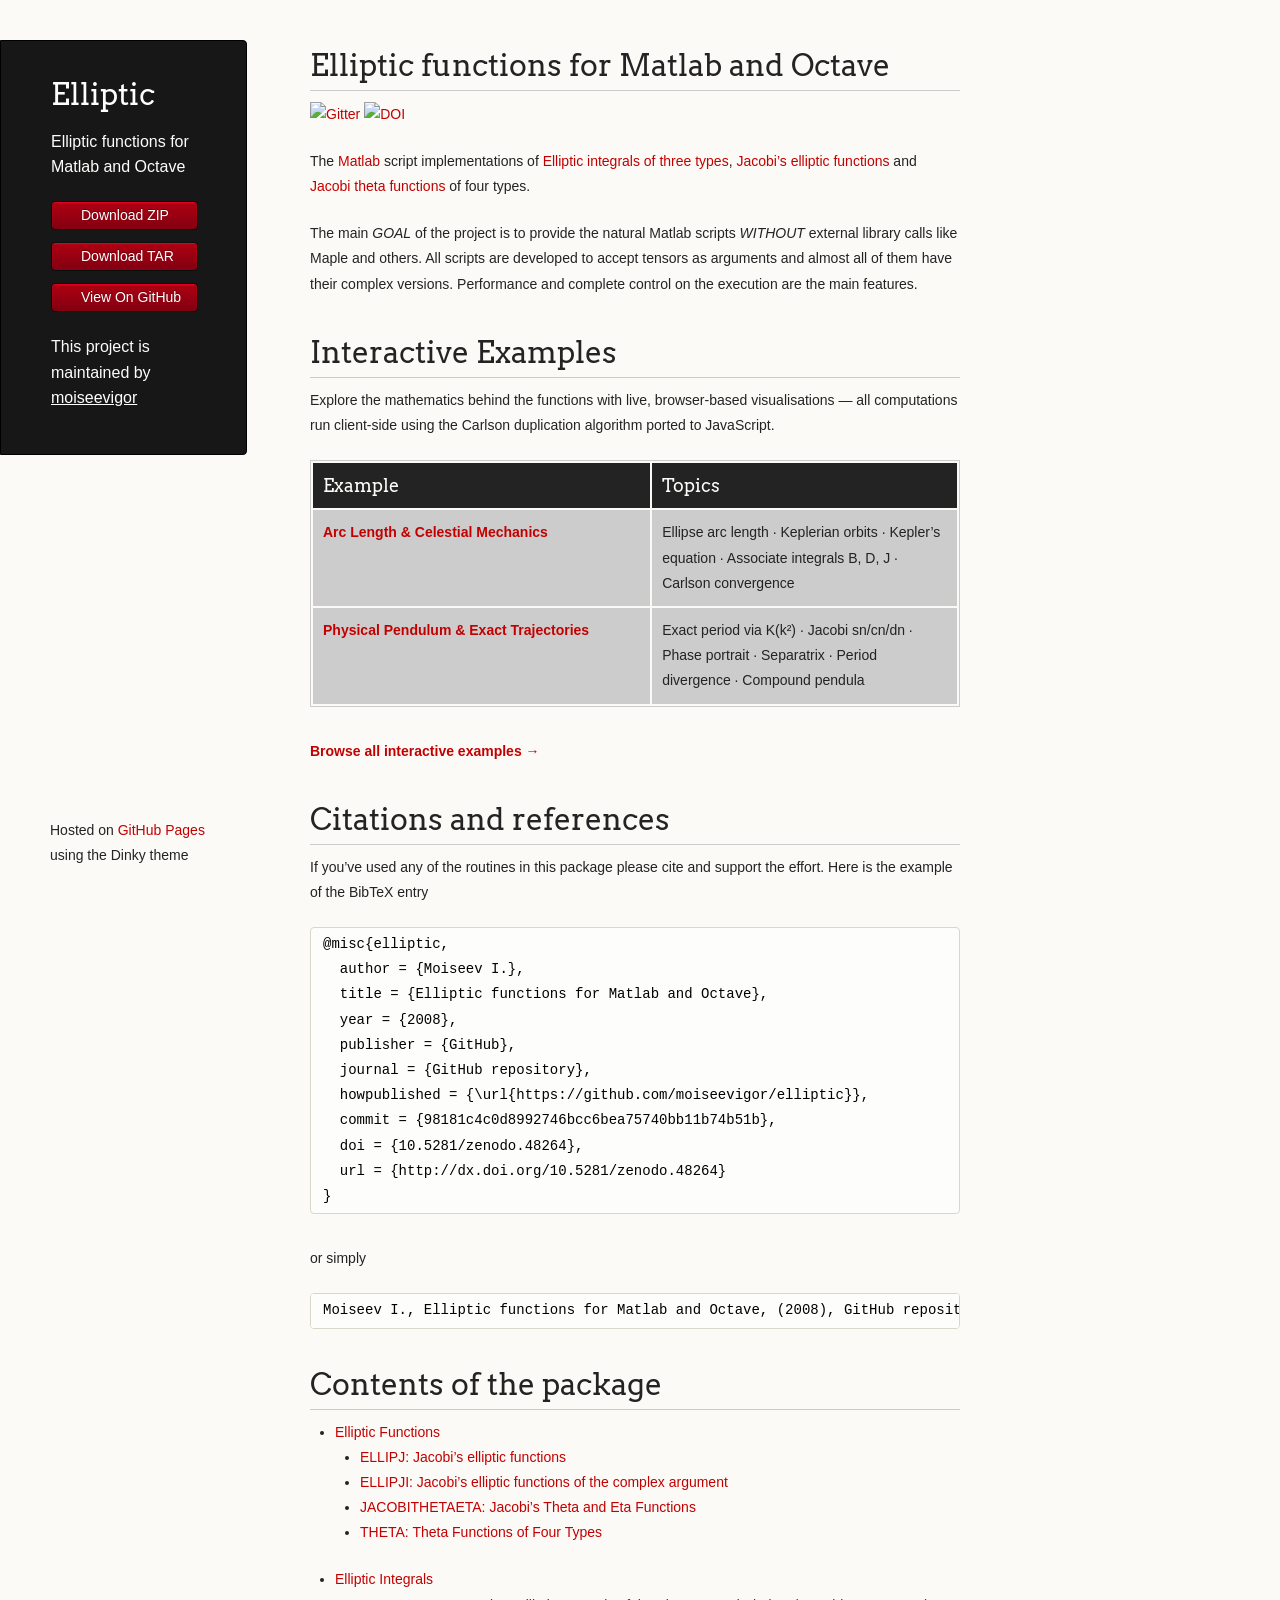
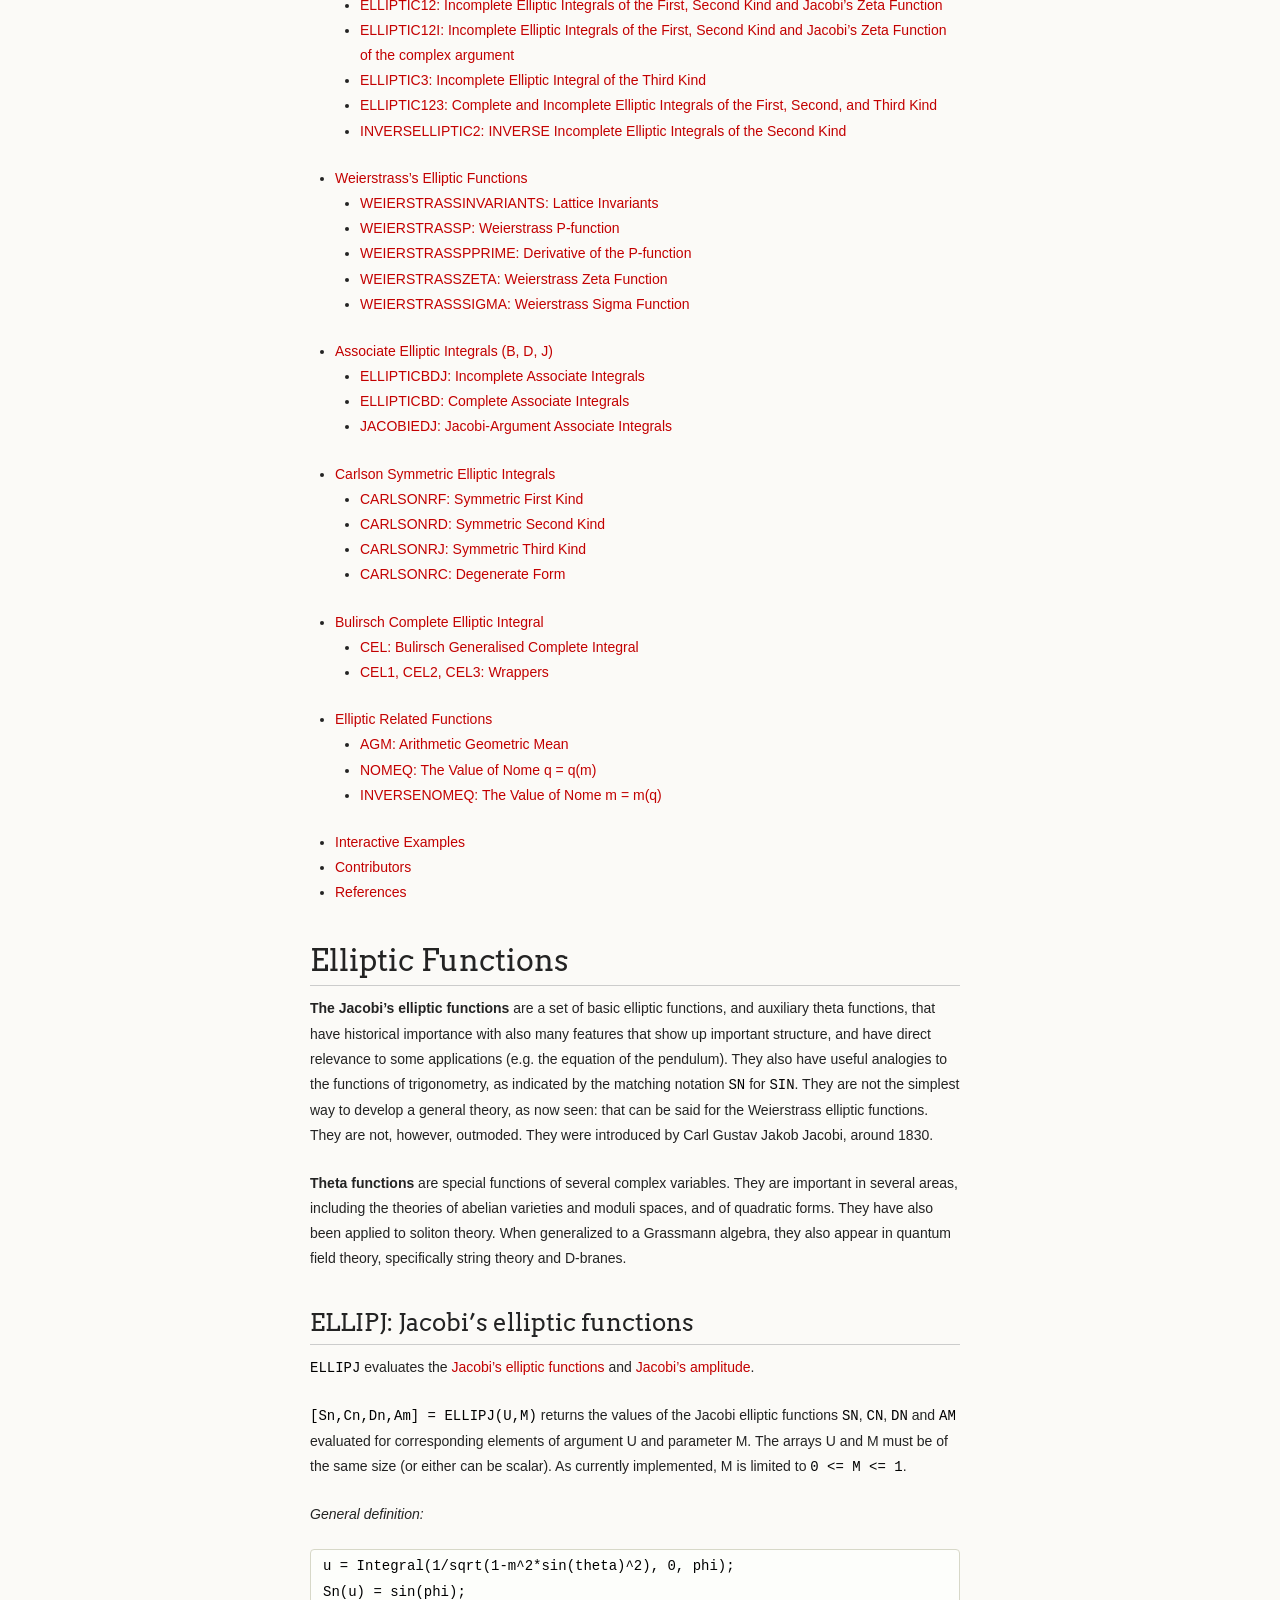
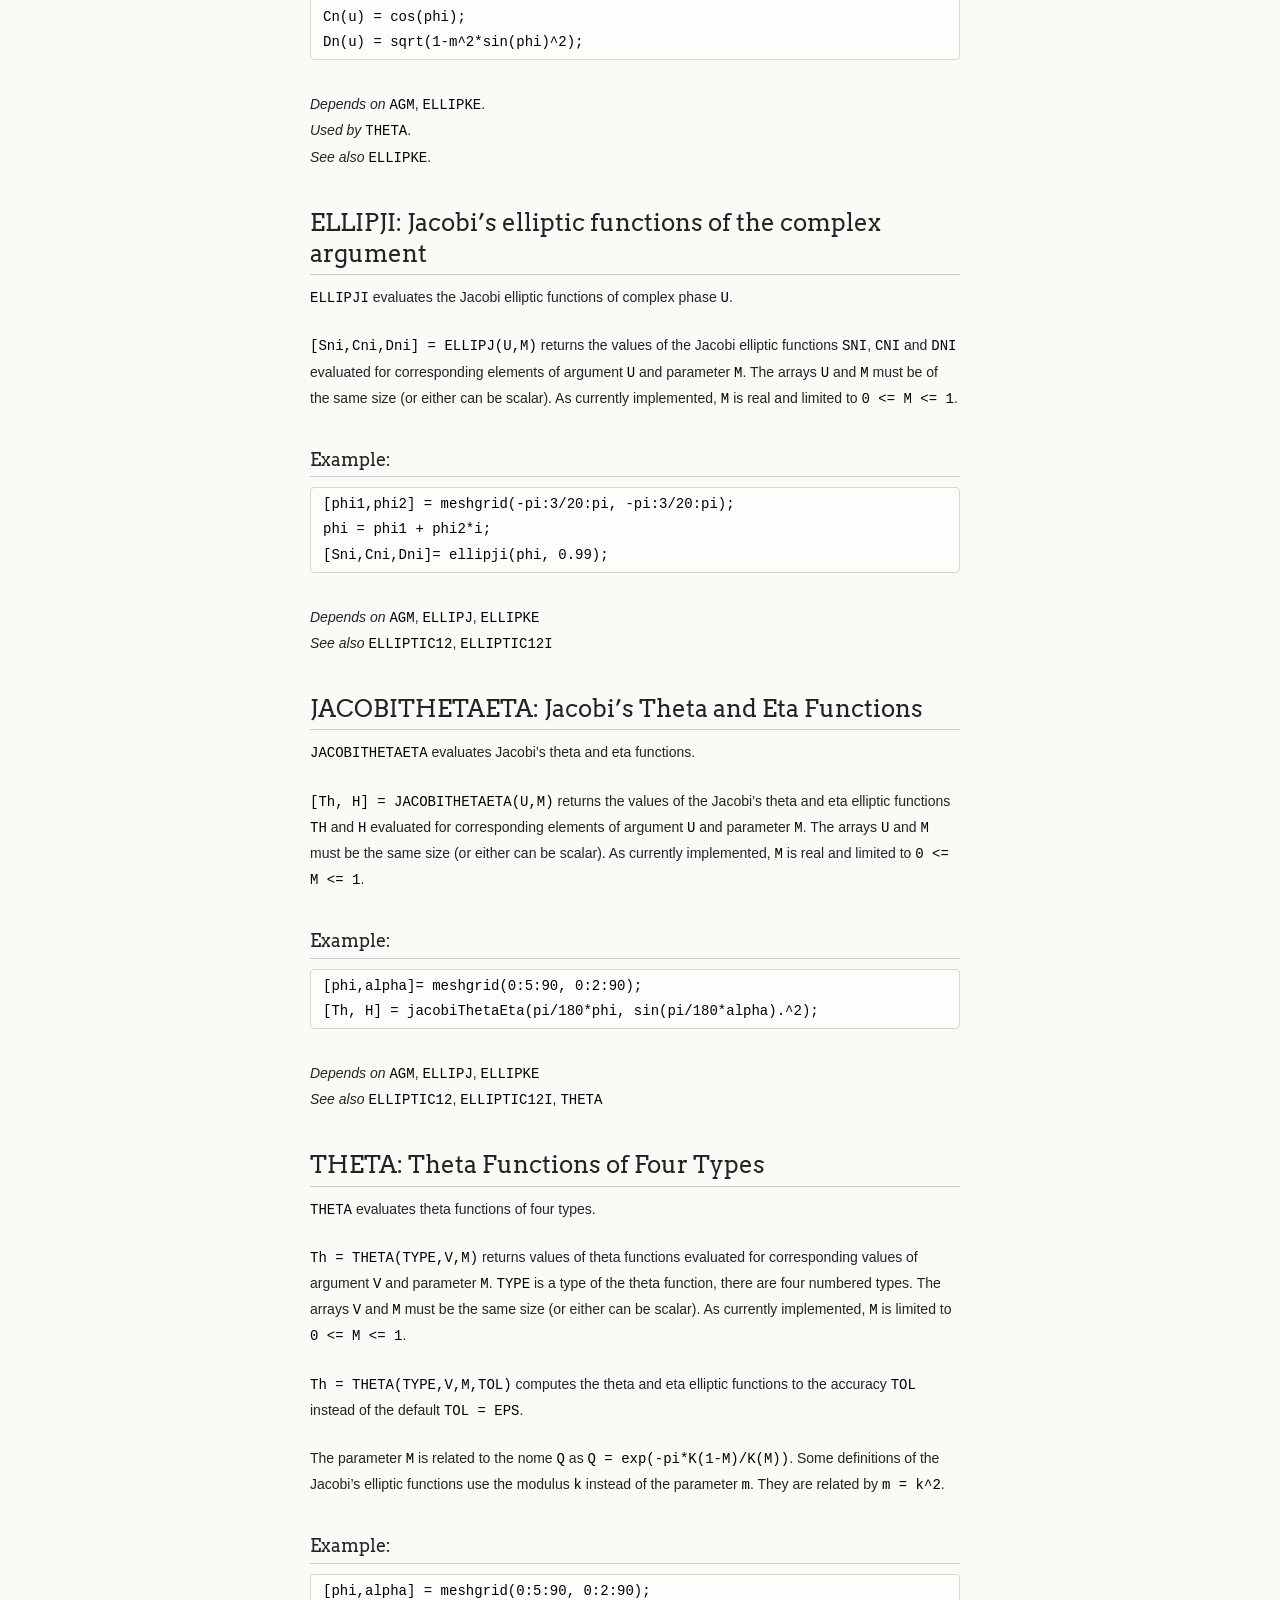
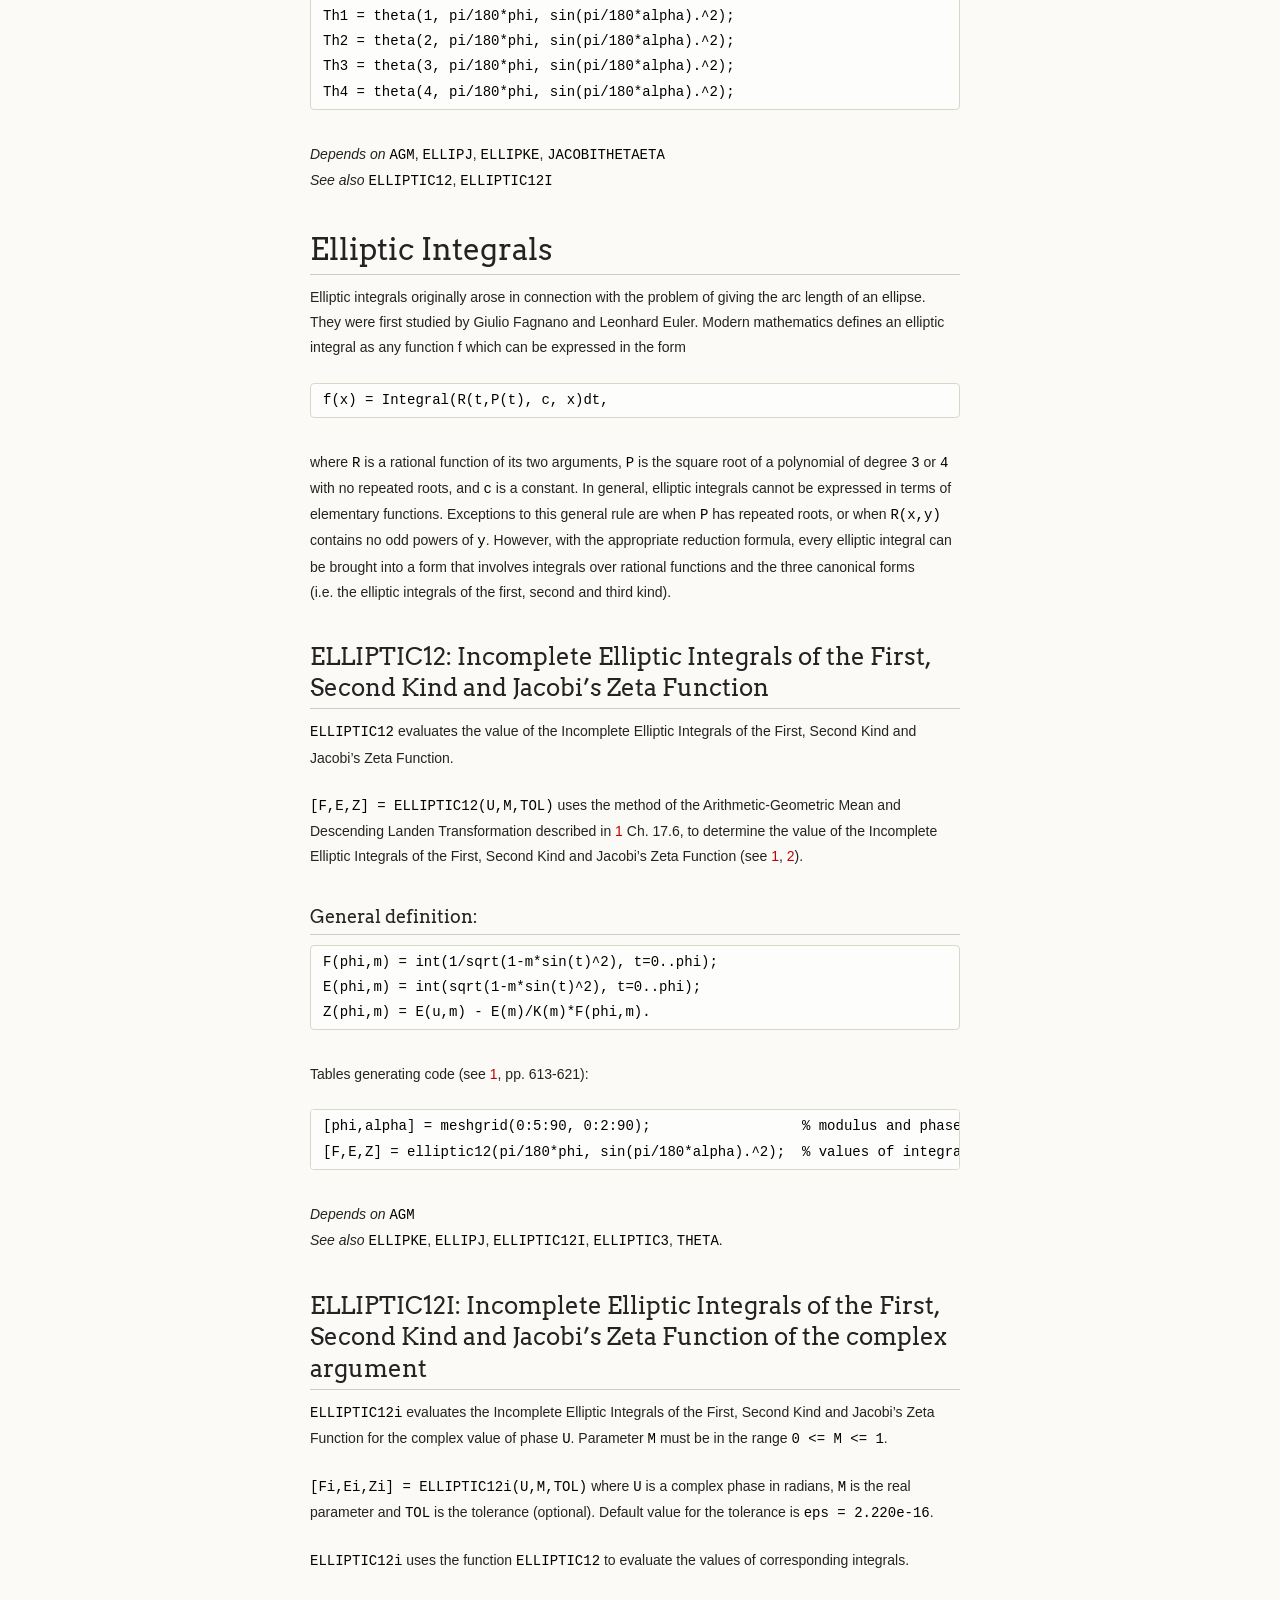
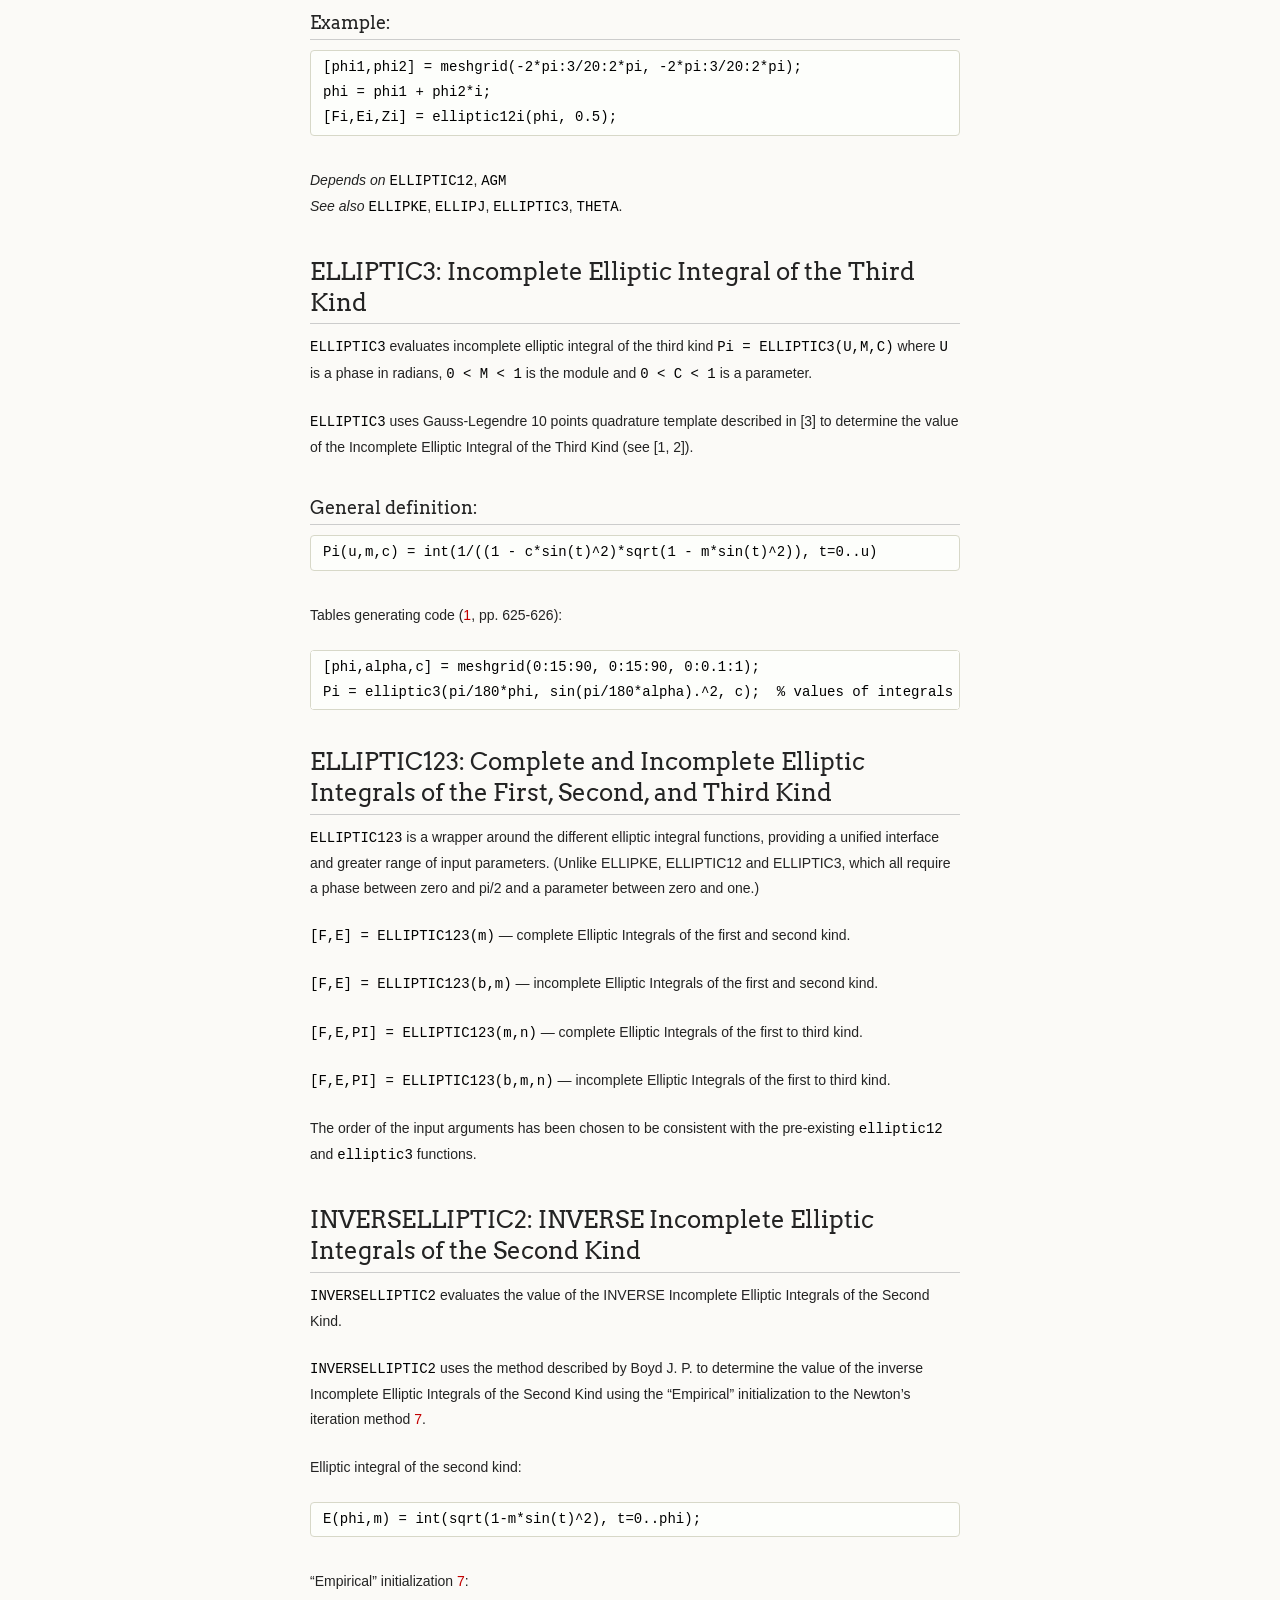
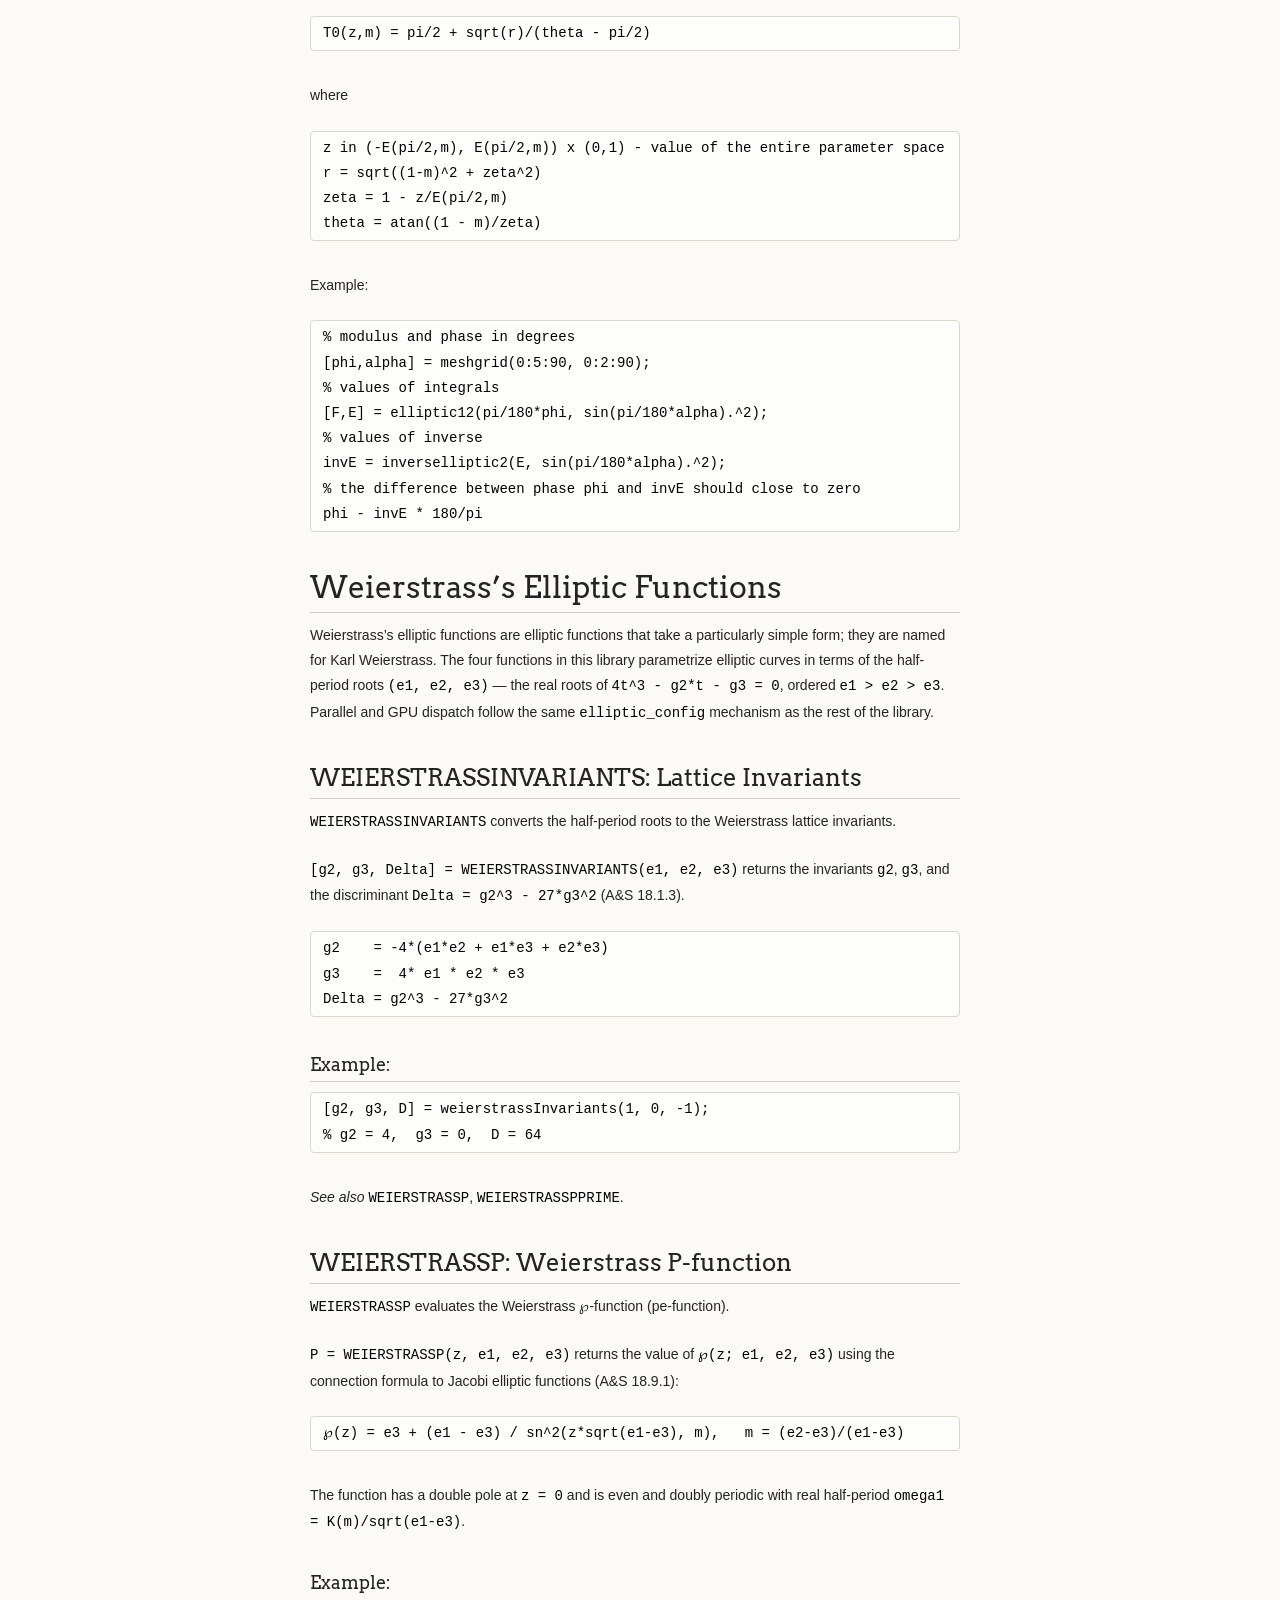
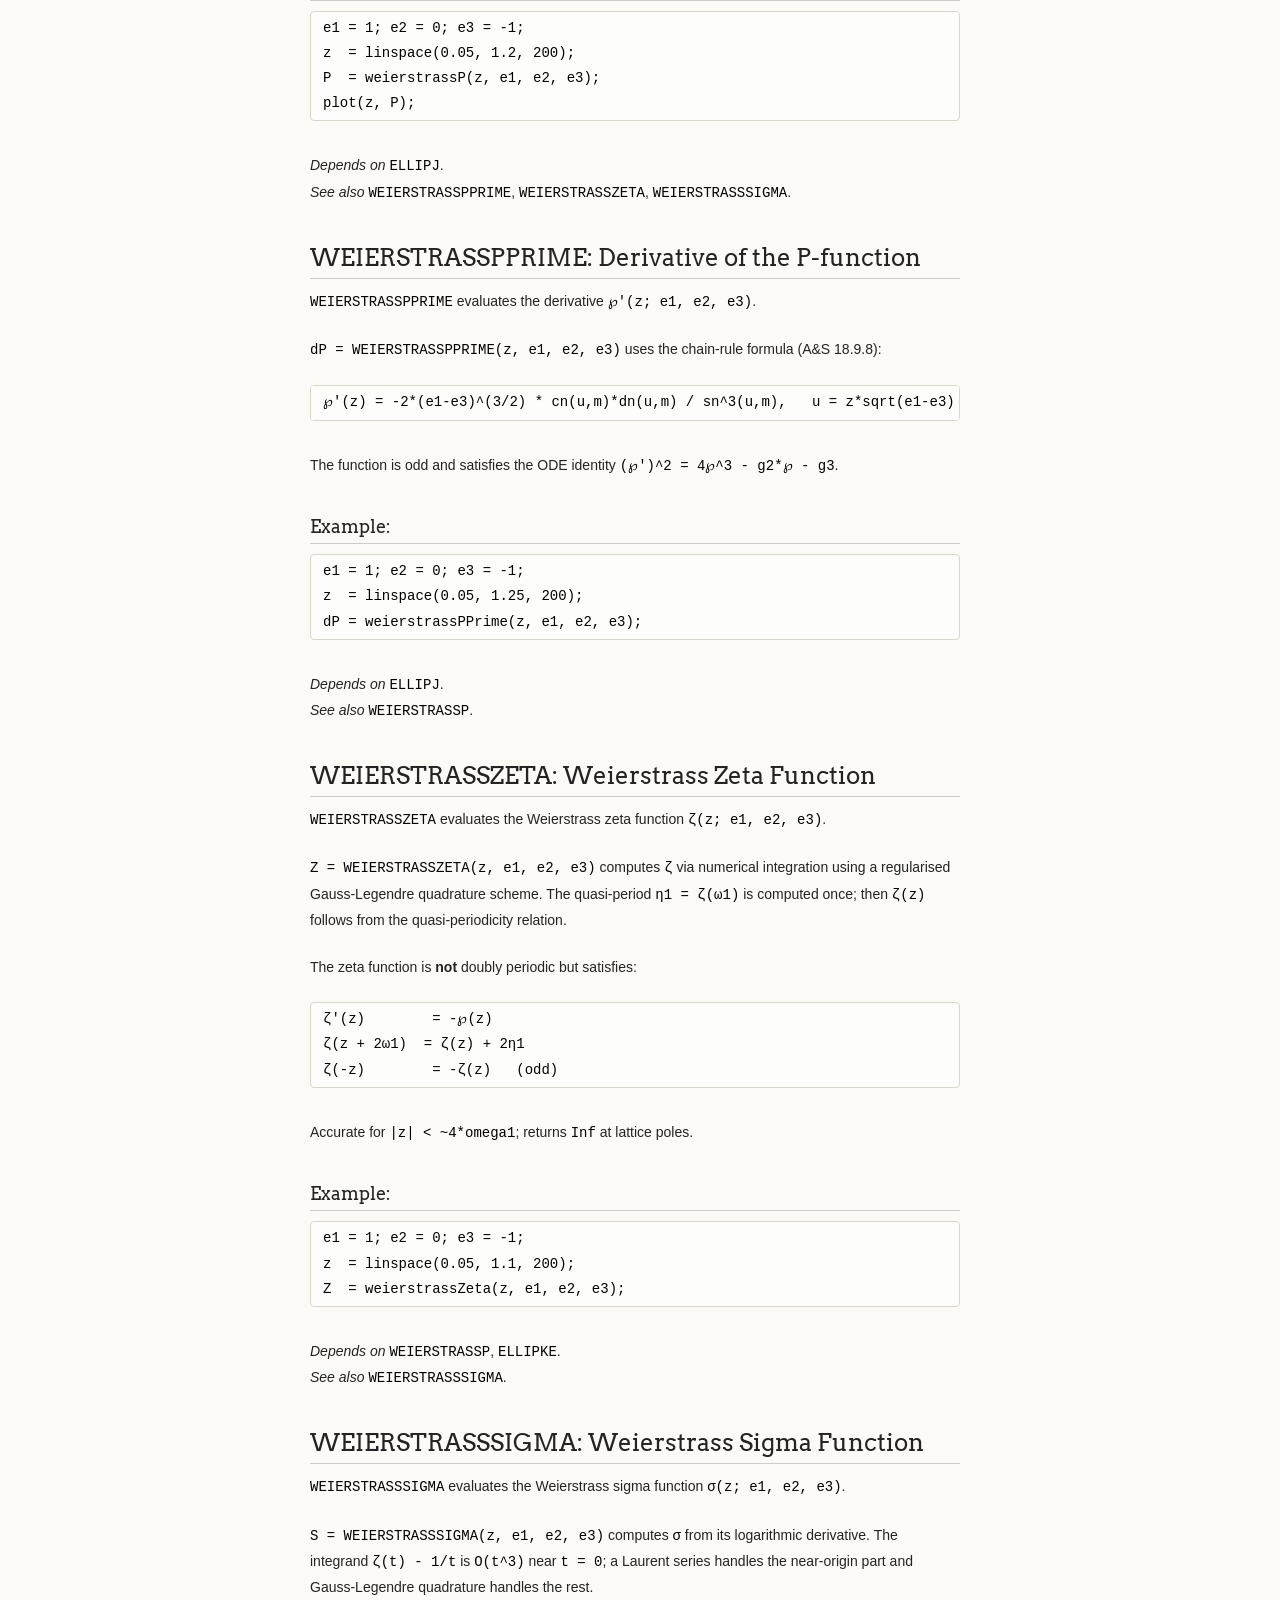
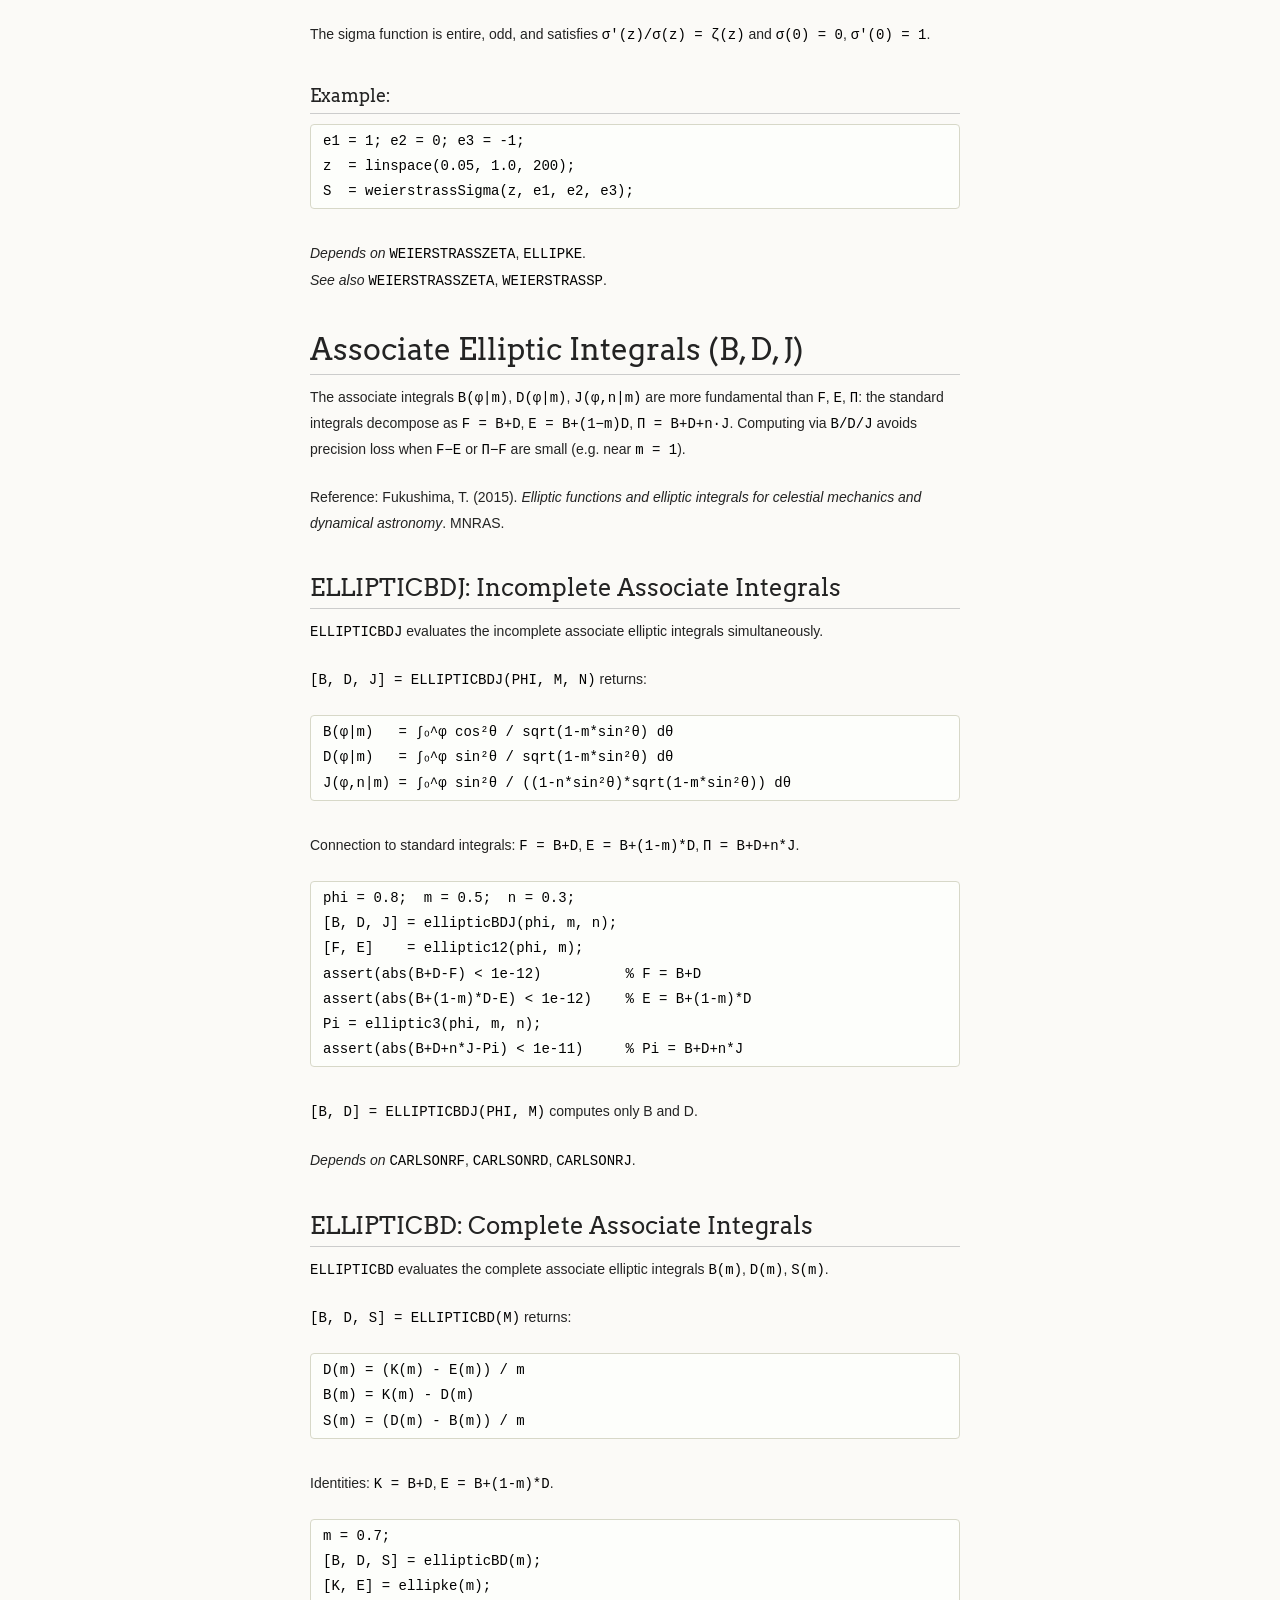
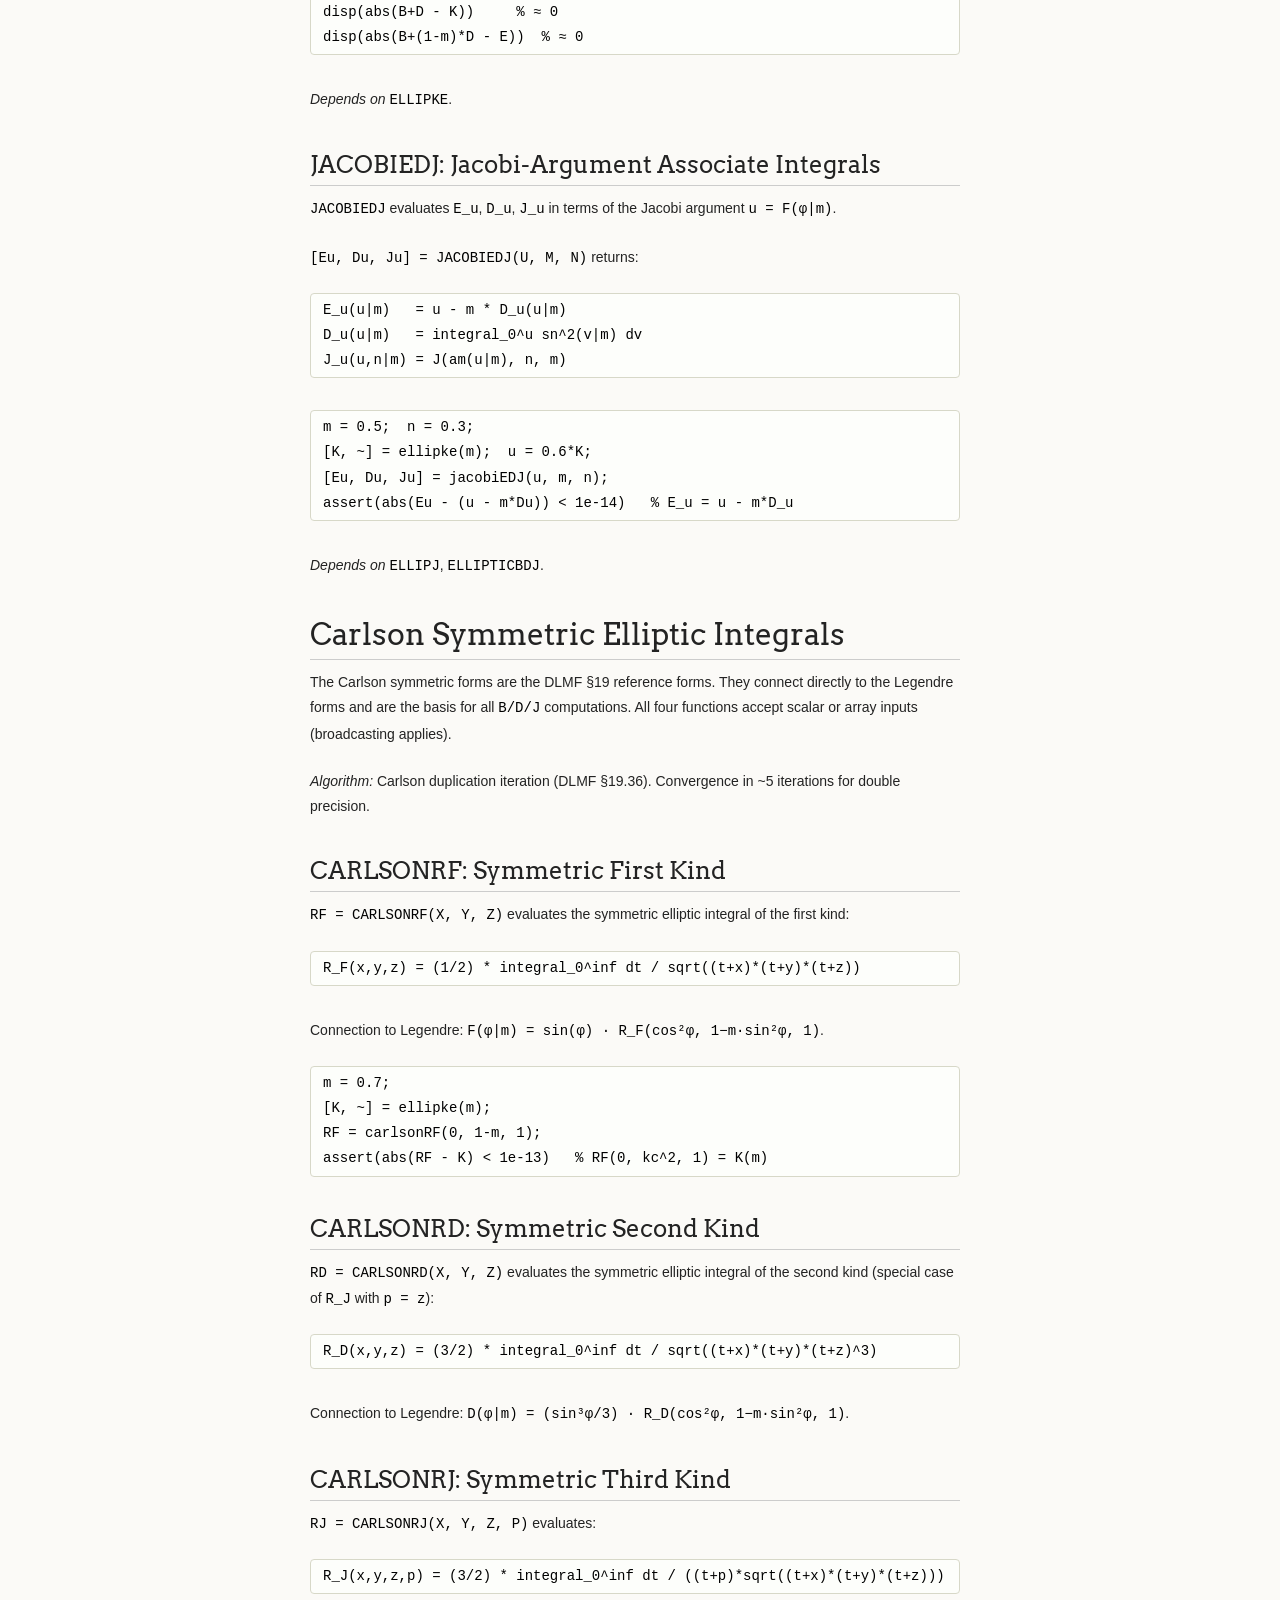
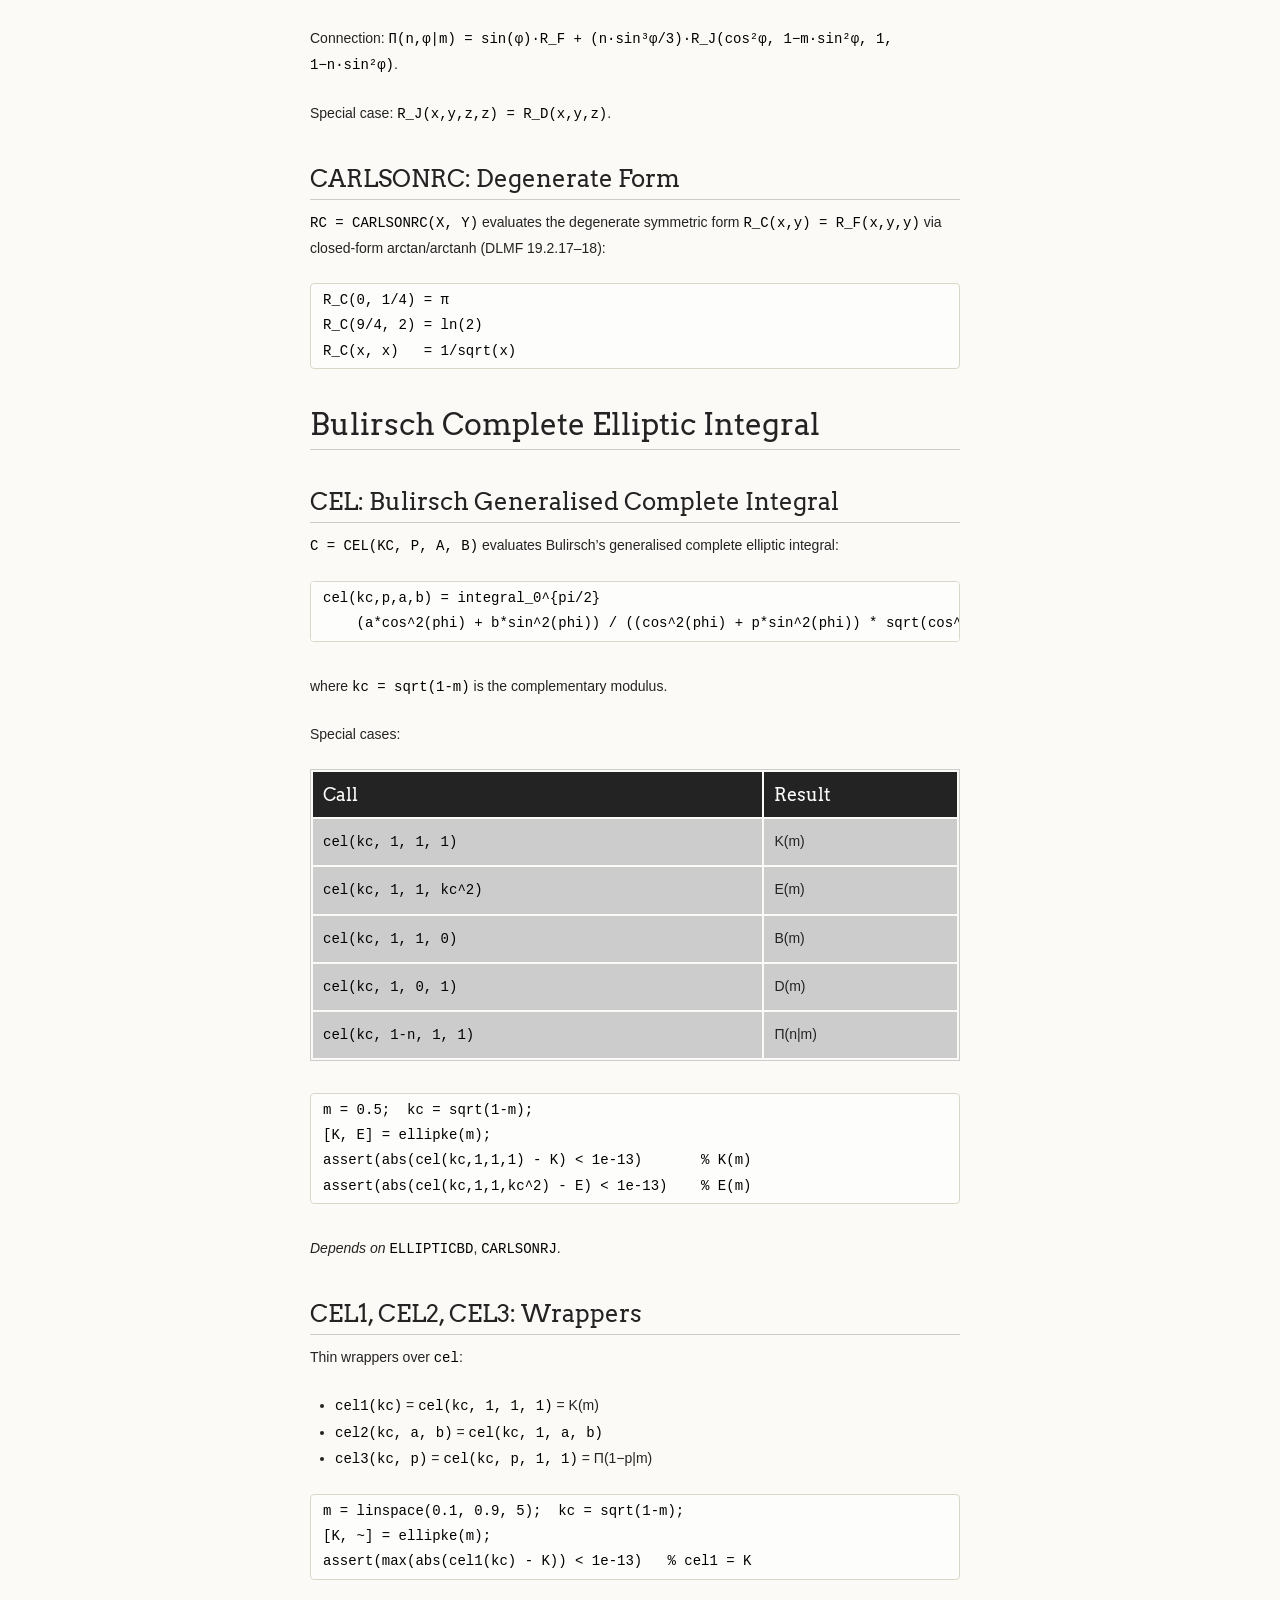
==== commit 9e6829d1: "fix(pendulum): correct physics convention — released-from-rest initial condition Use theta(t) = 2*ar" ====
--- a/index.html
+++ b/index.html
@@ -54,8 +54,13 @@
 <td><a href="examples/arclength-celestial-mechanics/"><strong>Arc Length &amp; Celestial Mechanics</strong></a></td>
 <td>Ellipse arc length · Keplerian orbits · Kepler’s equation · Associate integrals B, D, J · Carlson convergence</td>
 </tr>
+<tr class="even">
+<td><a href="examples/physical-pendulum/"><strong>Physical Pendulum &amp; Exact Trajectories</strong></a></td>
+<td>Exact period via K(k²) · Jacobi sn/cn/dn · Phase portrait · Separatrix · Period divergence · Compound pendula</td>
+</tr>
 </tbody>
 </table>
+<p><a href="examples/"><strong>Browse all interactive examples →</strong></a></p>
 <h1>
 <a id="citations-and-references" class="anchor" href="#citations-and-references" aria-hidden="true"><span aria-hidden="true" class="octicon octicon-link"></span></a>Citations and references</h1>
 <p>If you’ve used any of the routines in this package please cite and support the effort. Here is the example of the BibTeX entry</p>
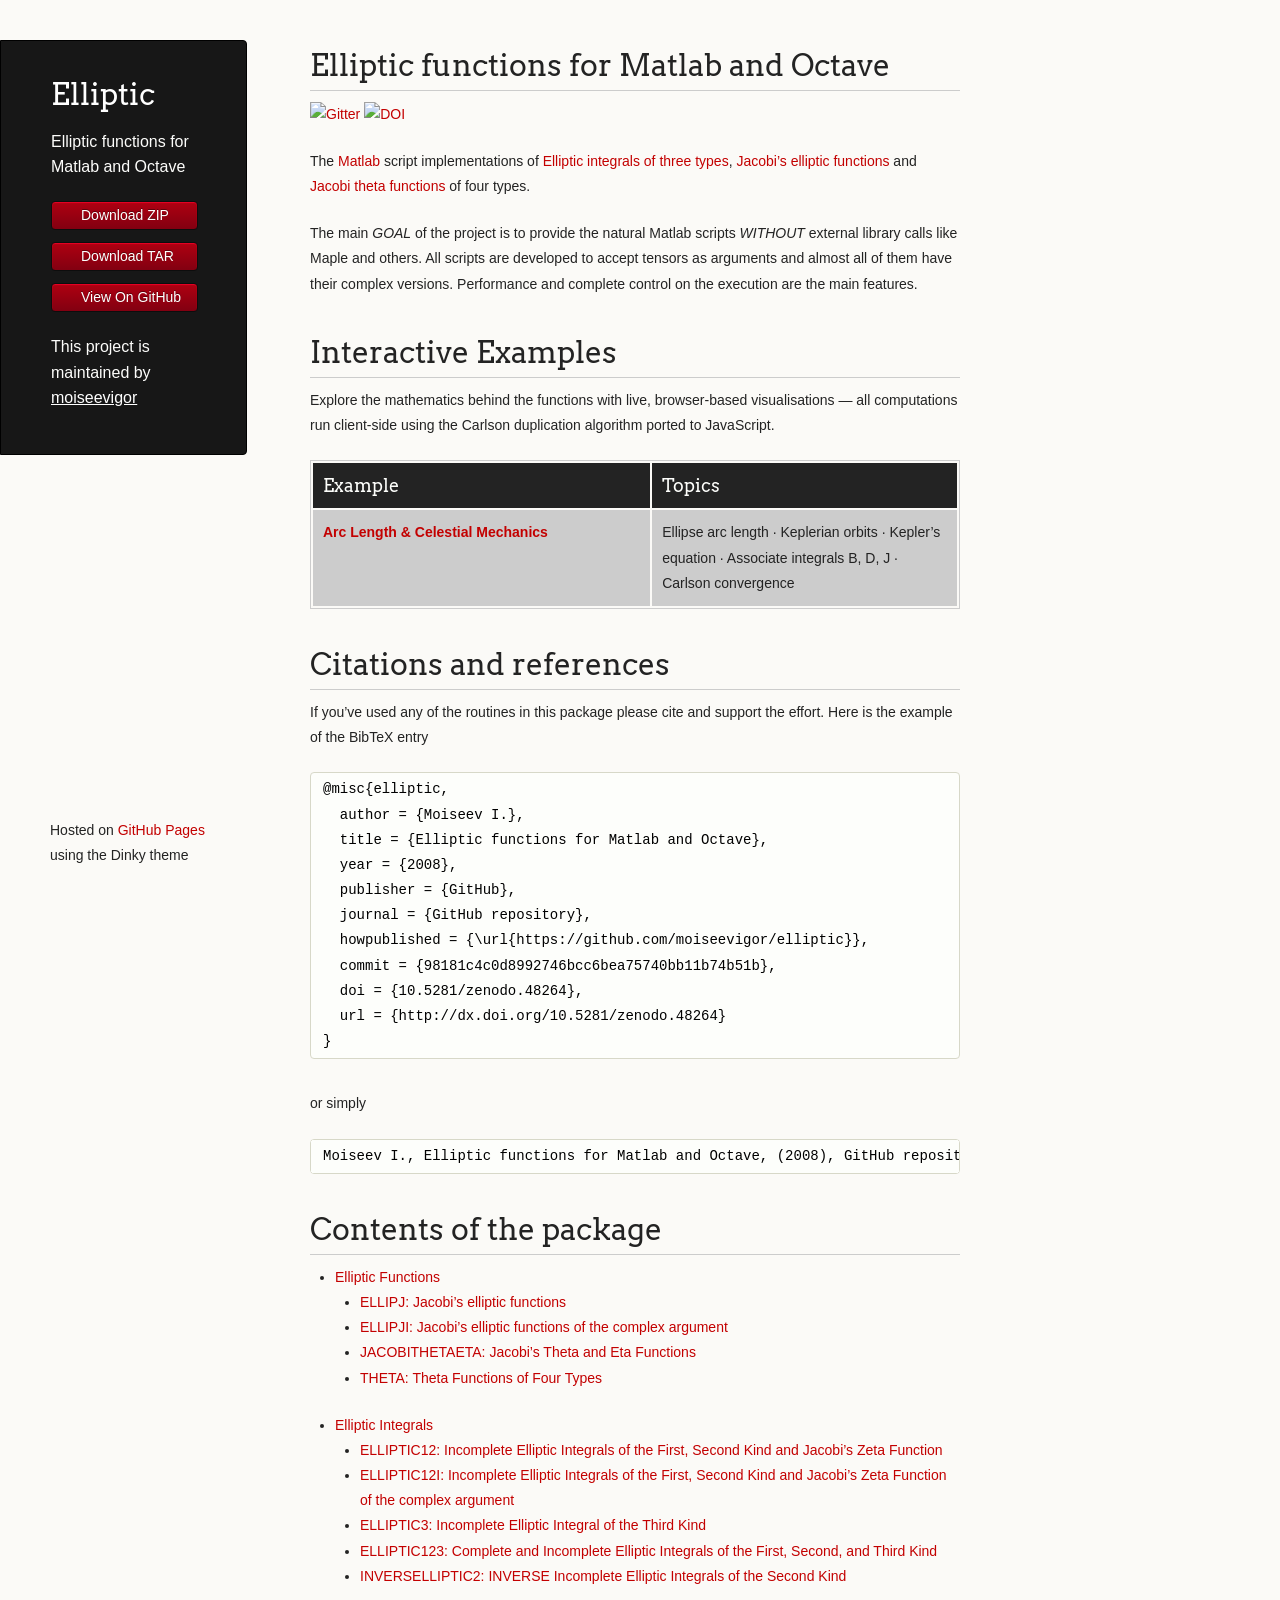
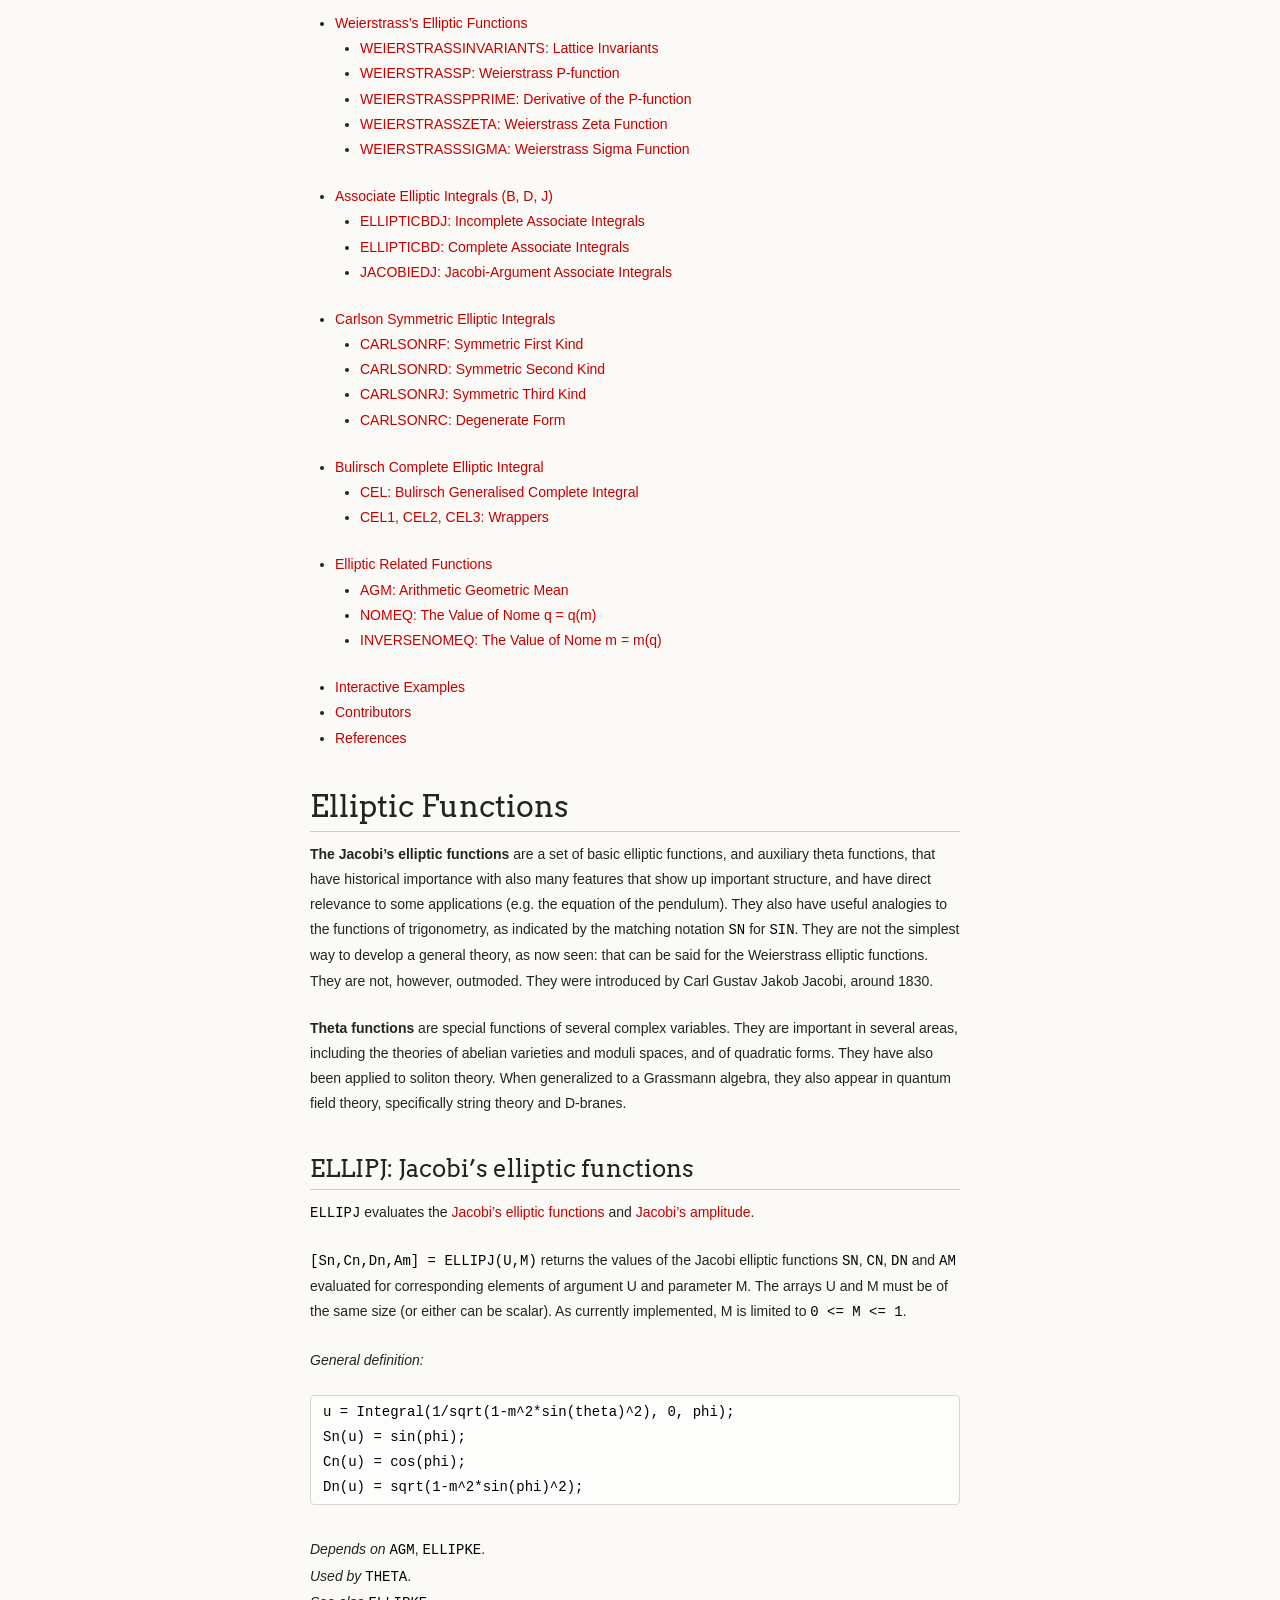
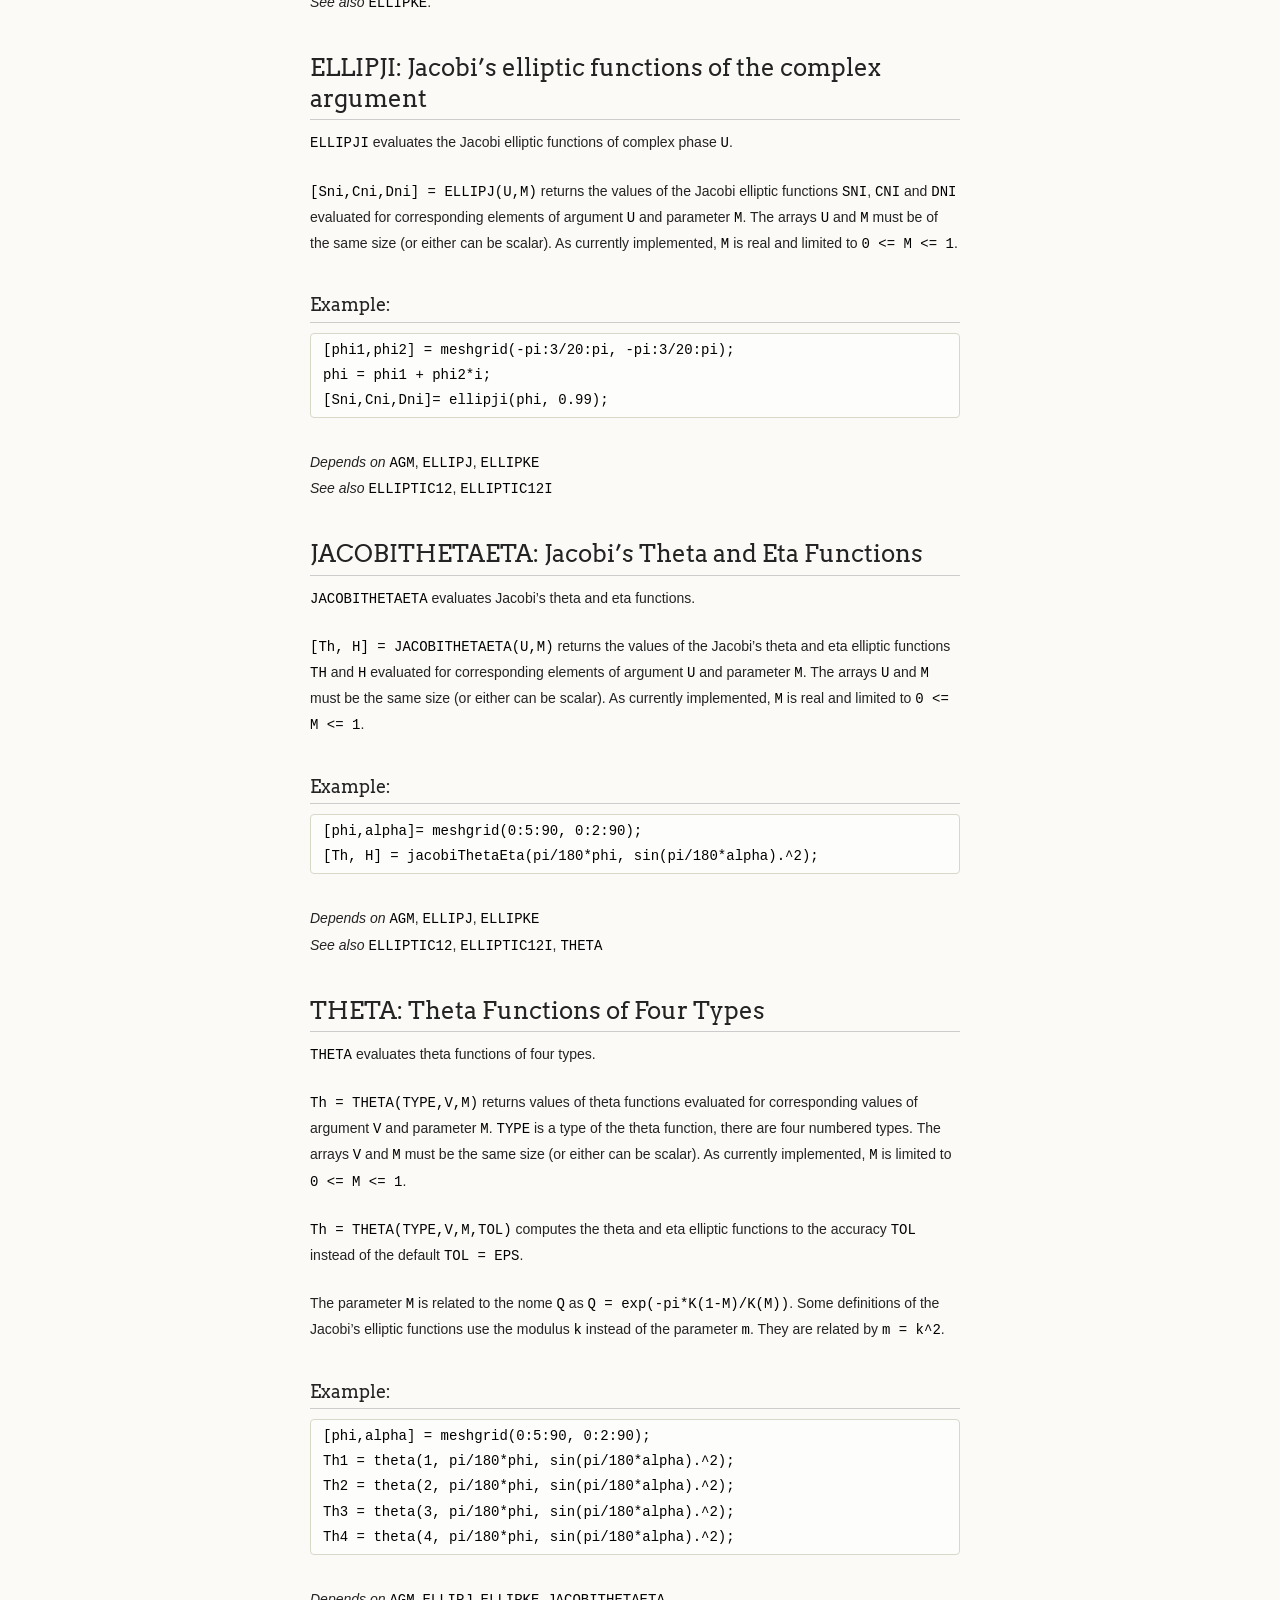
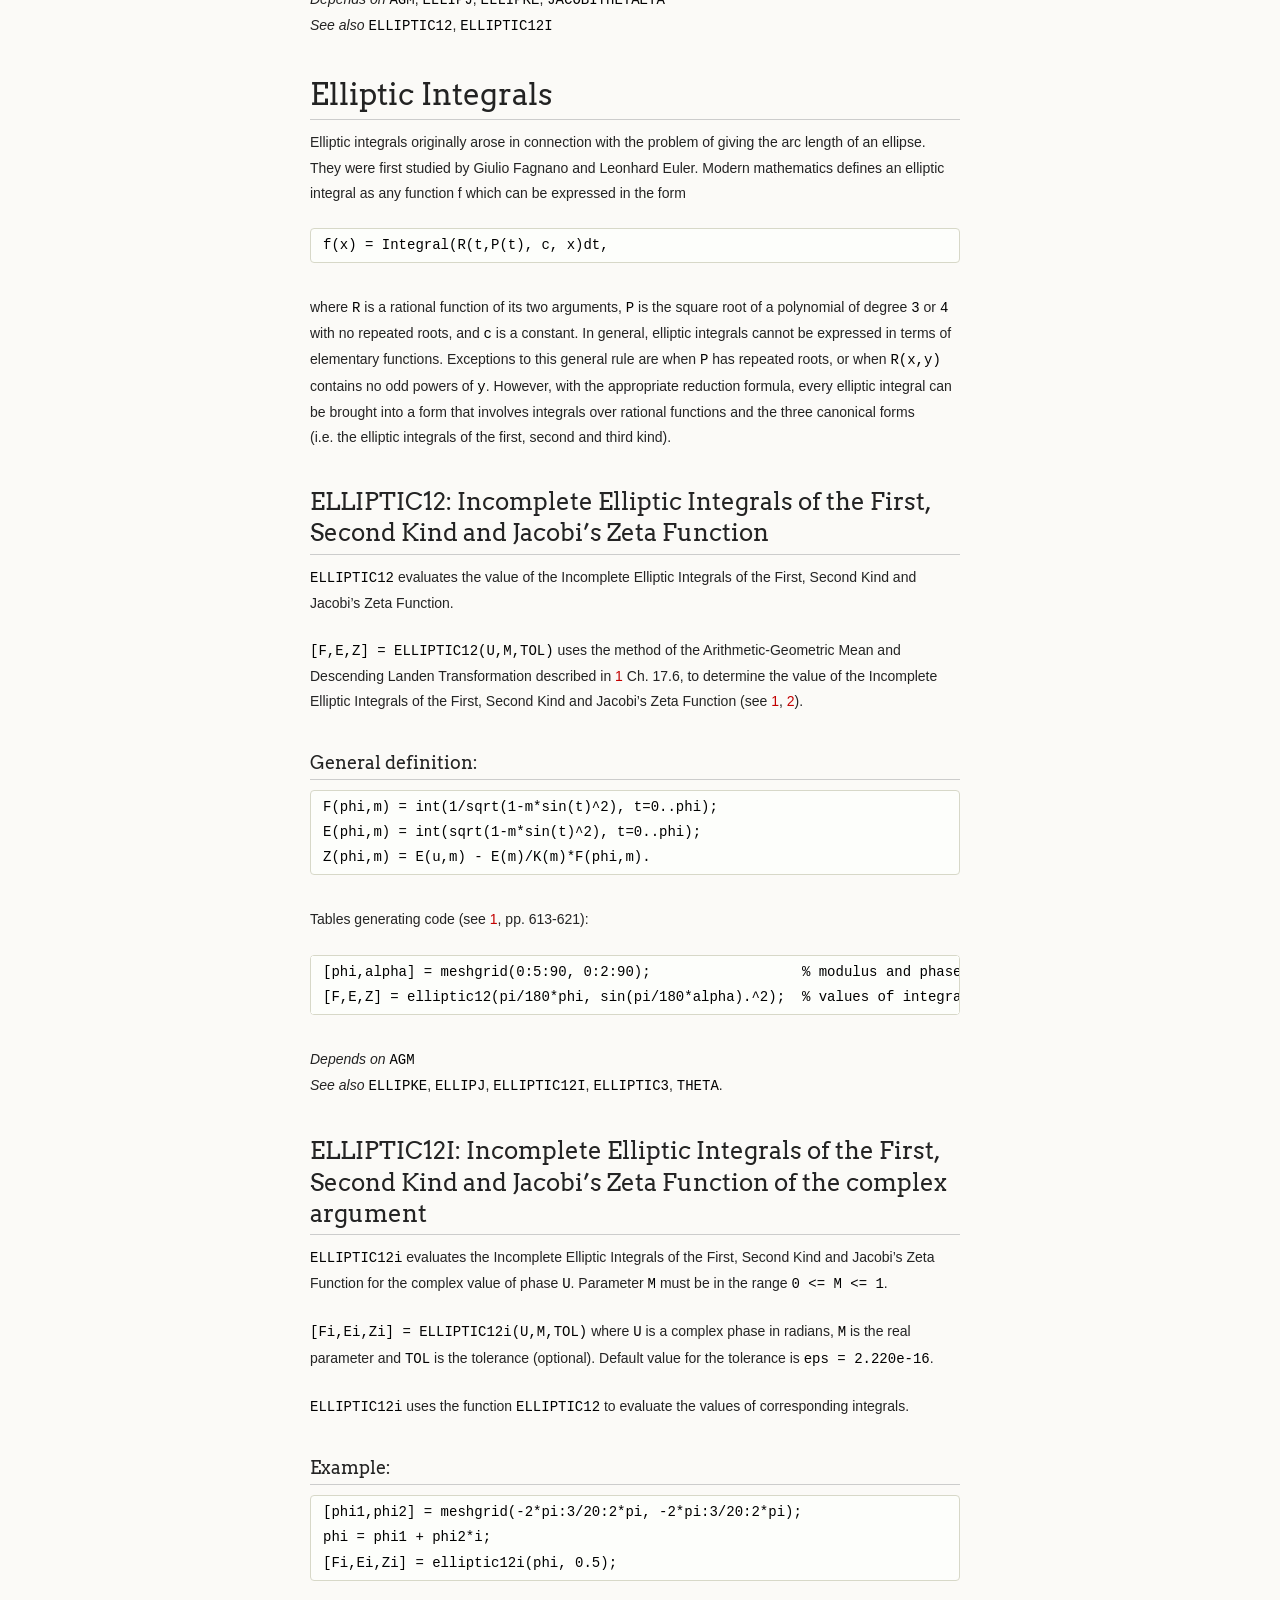
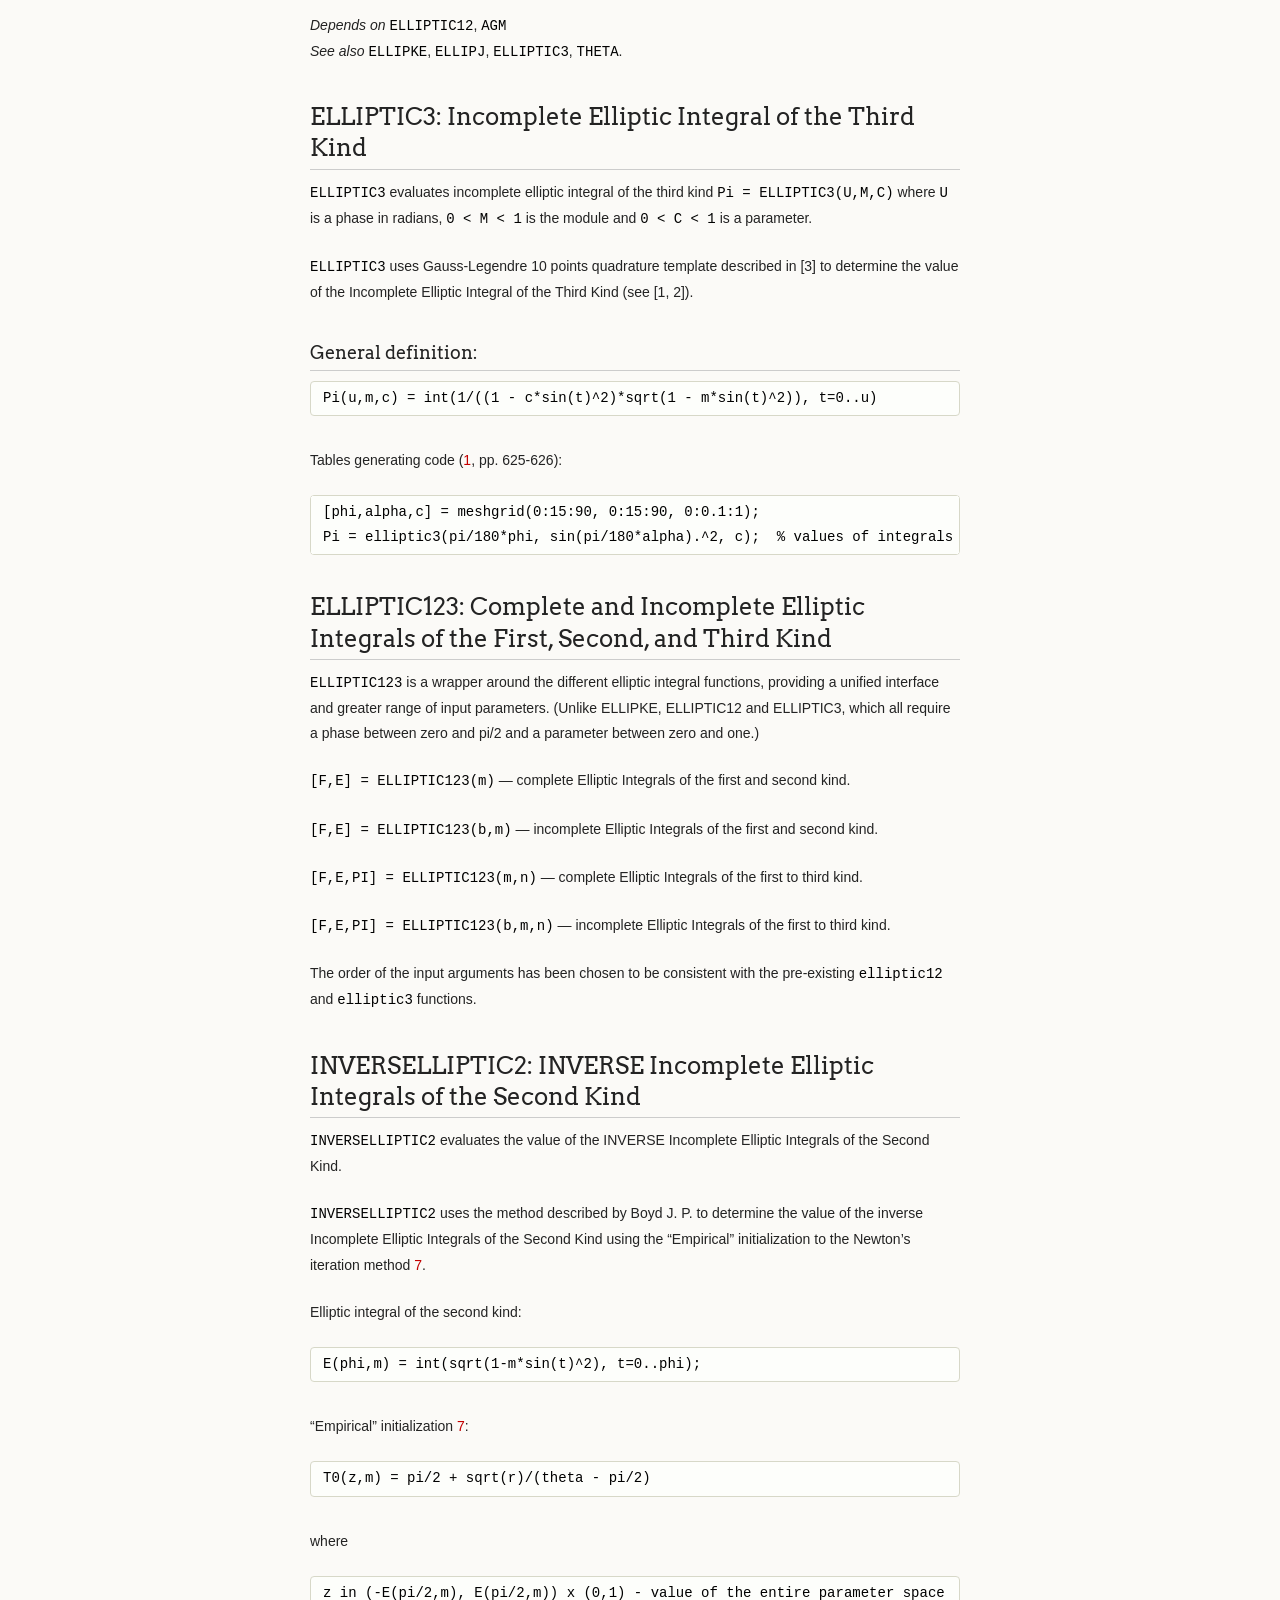
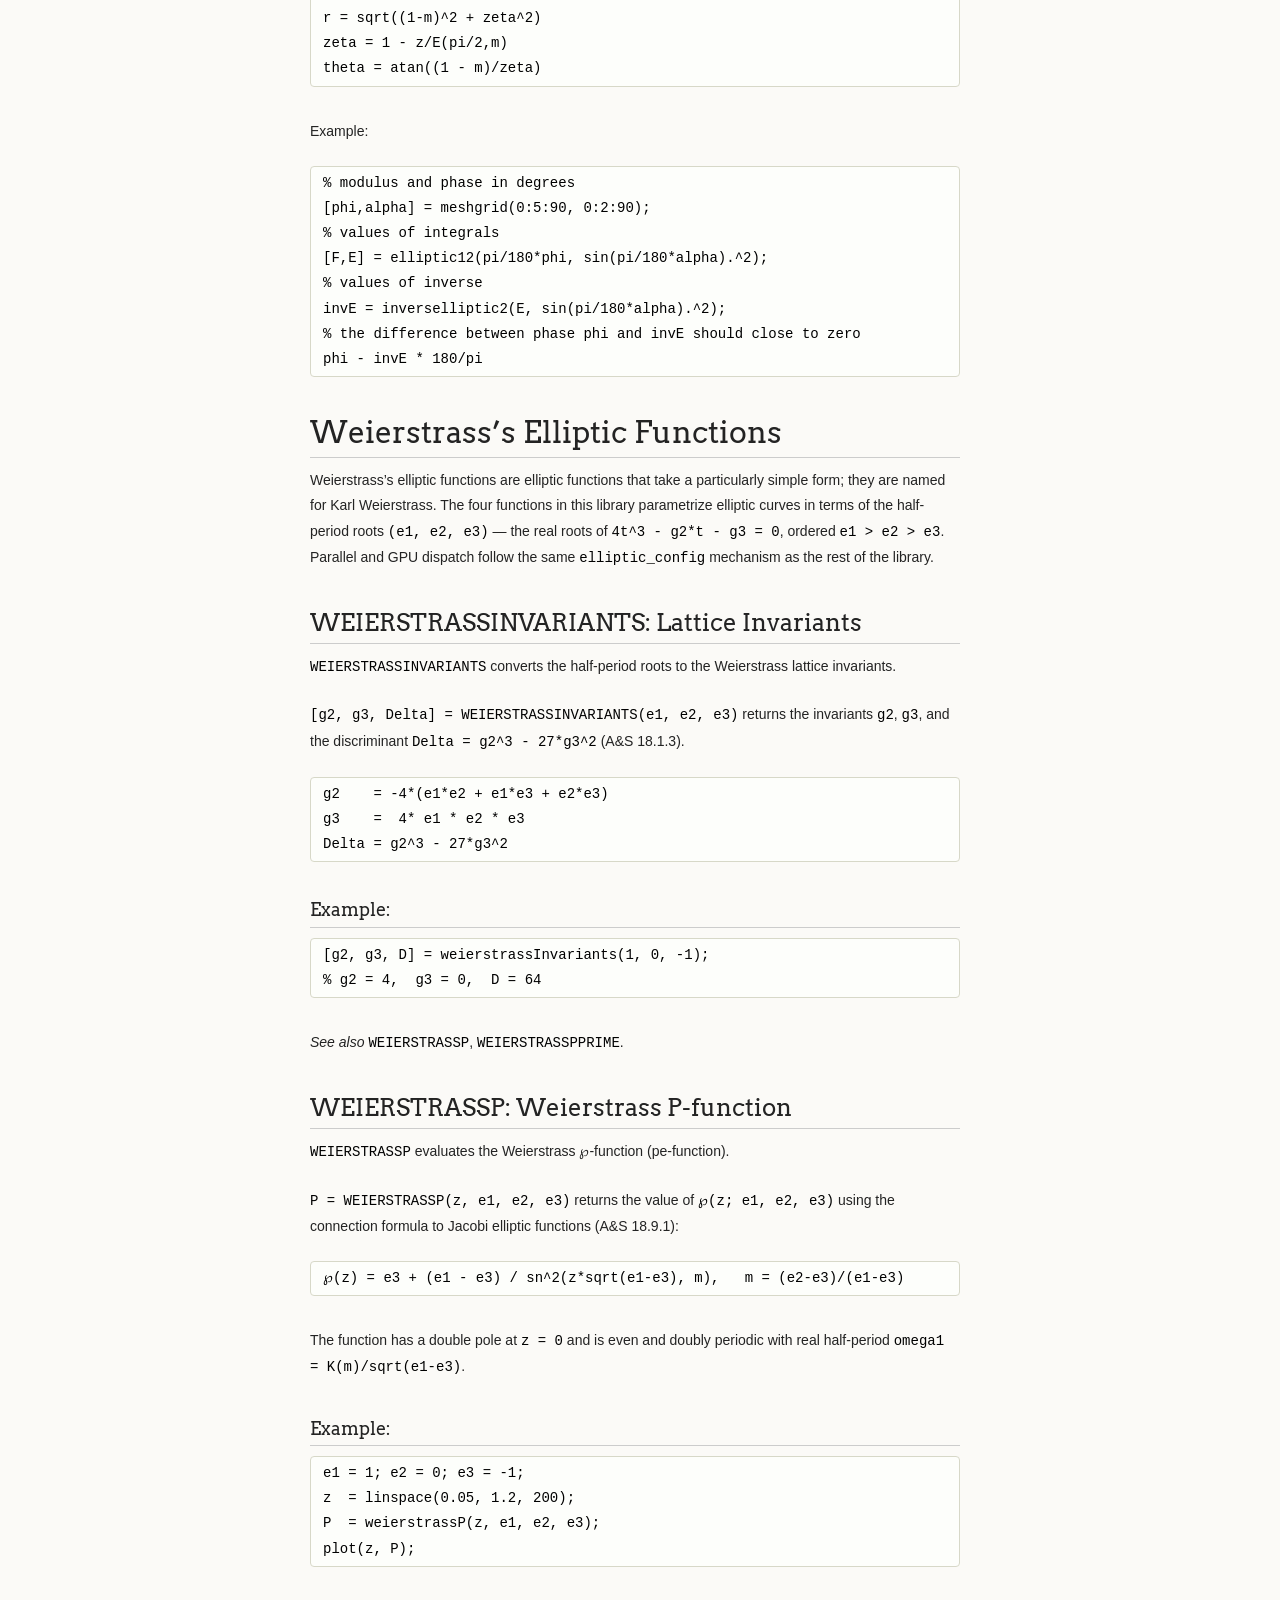
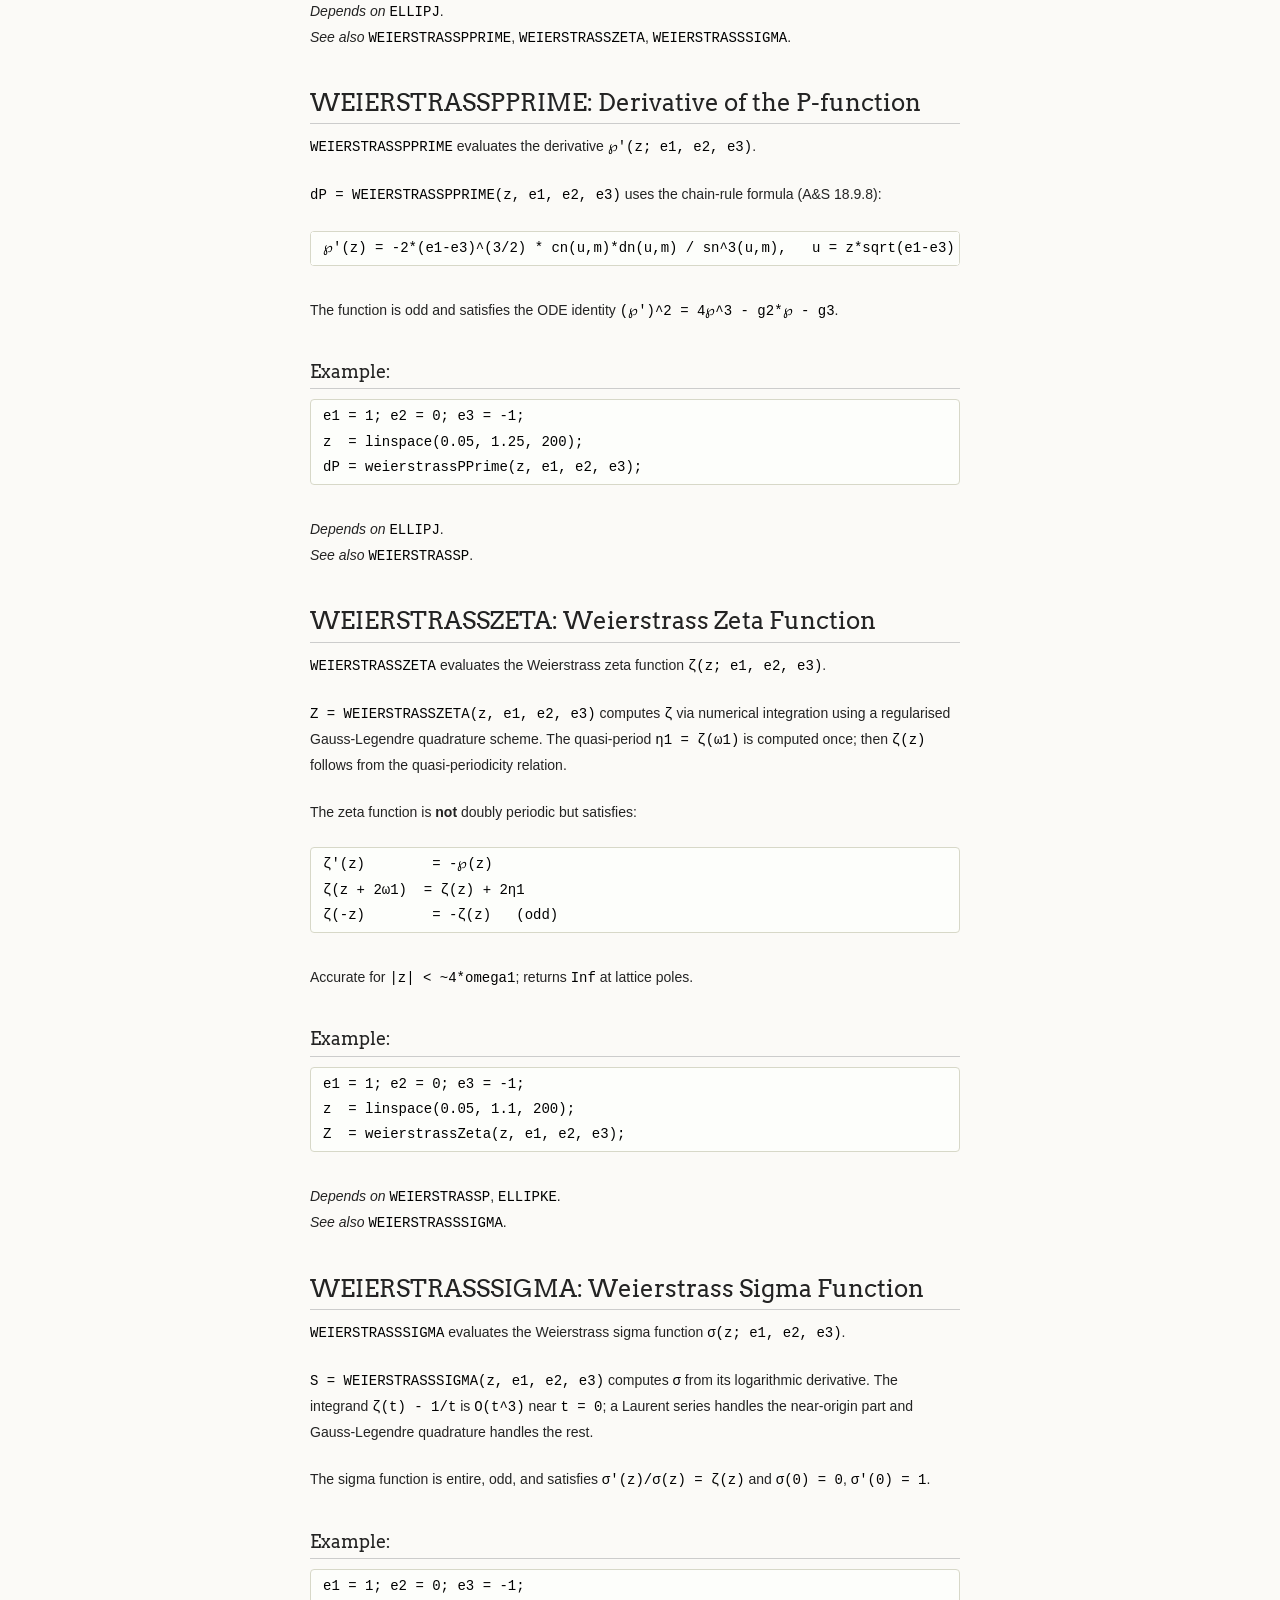
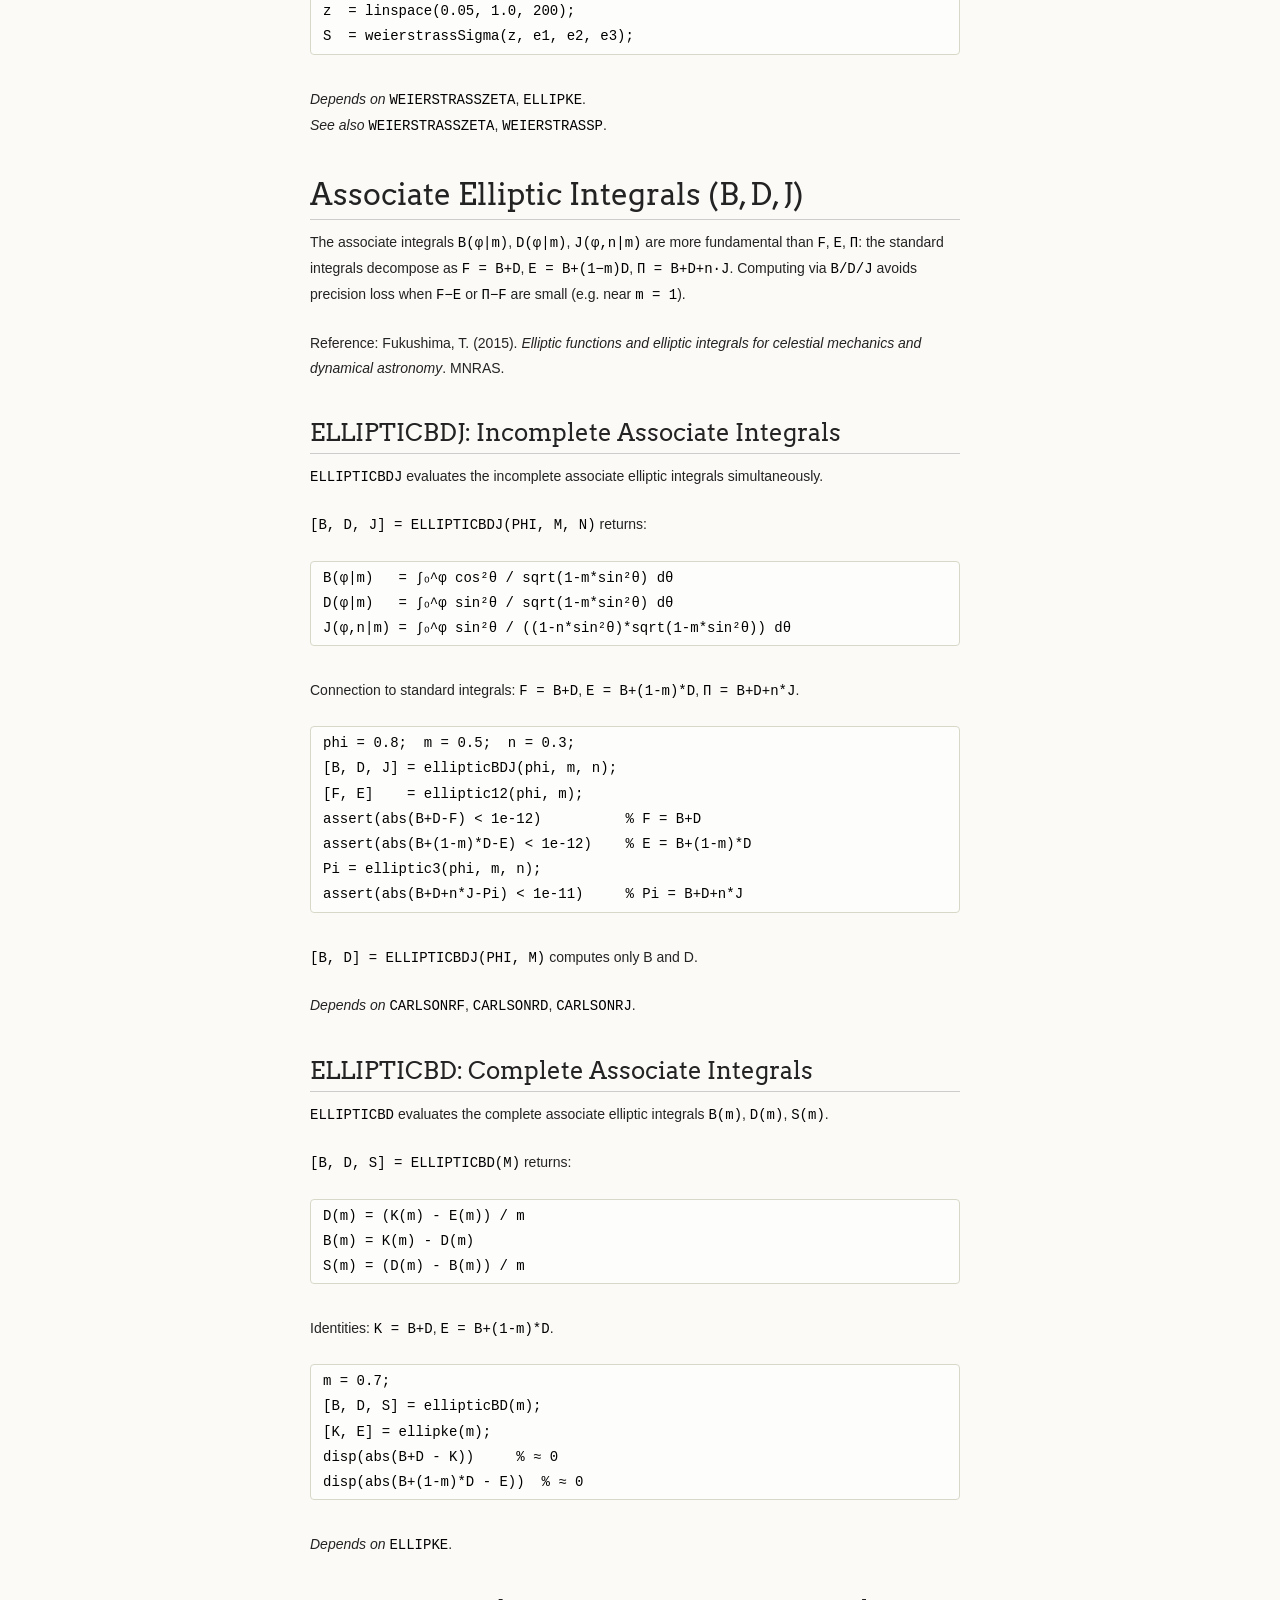
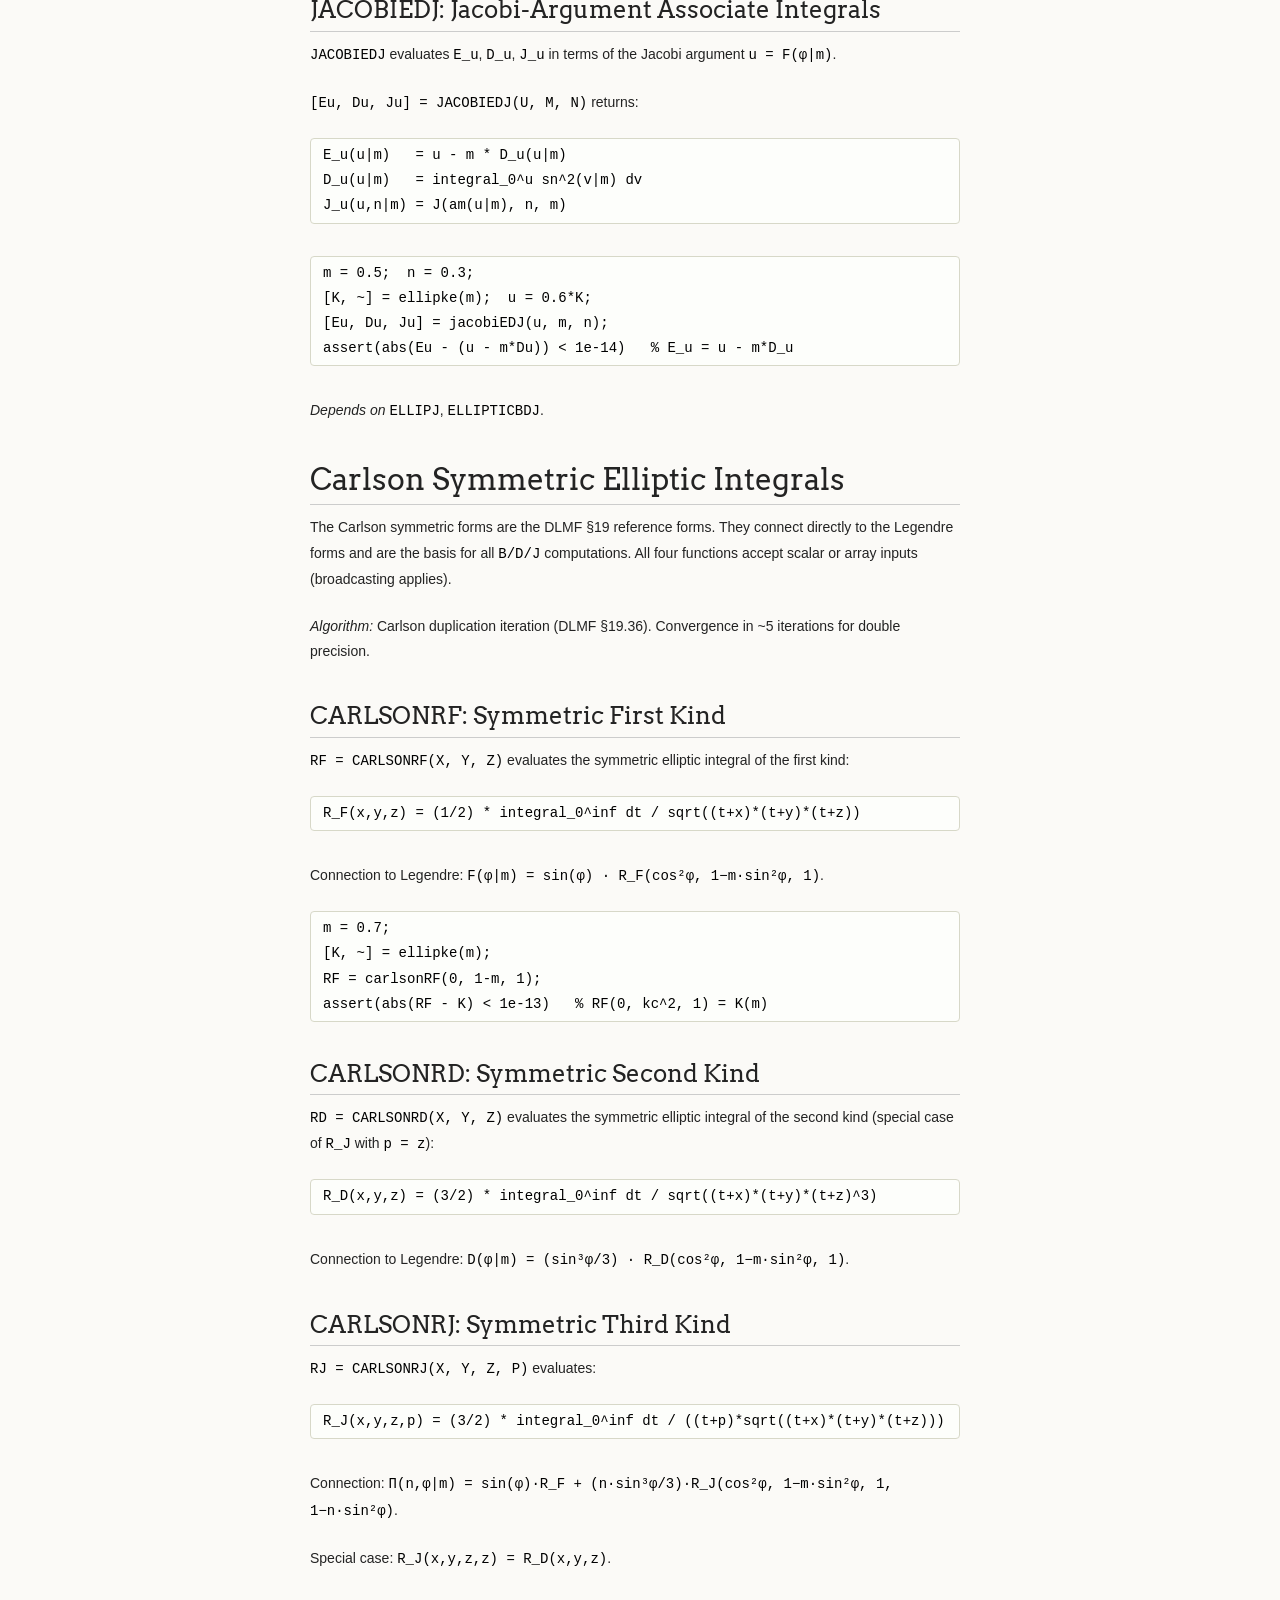
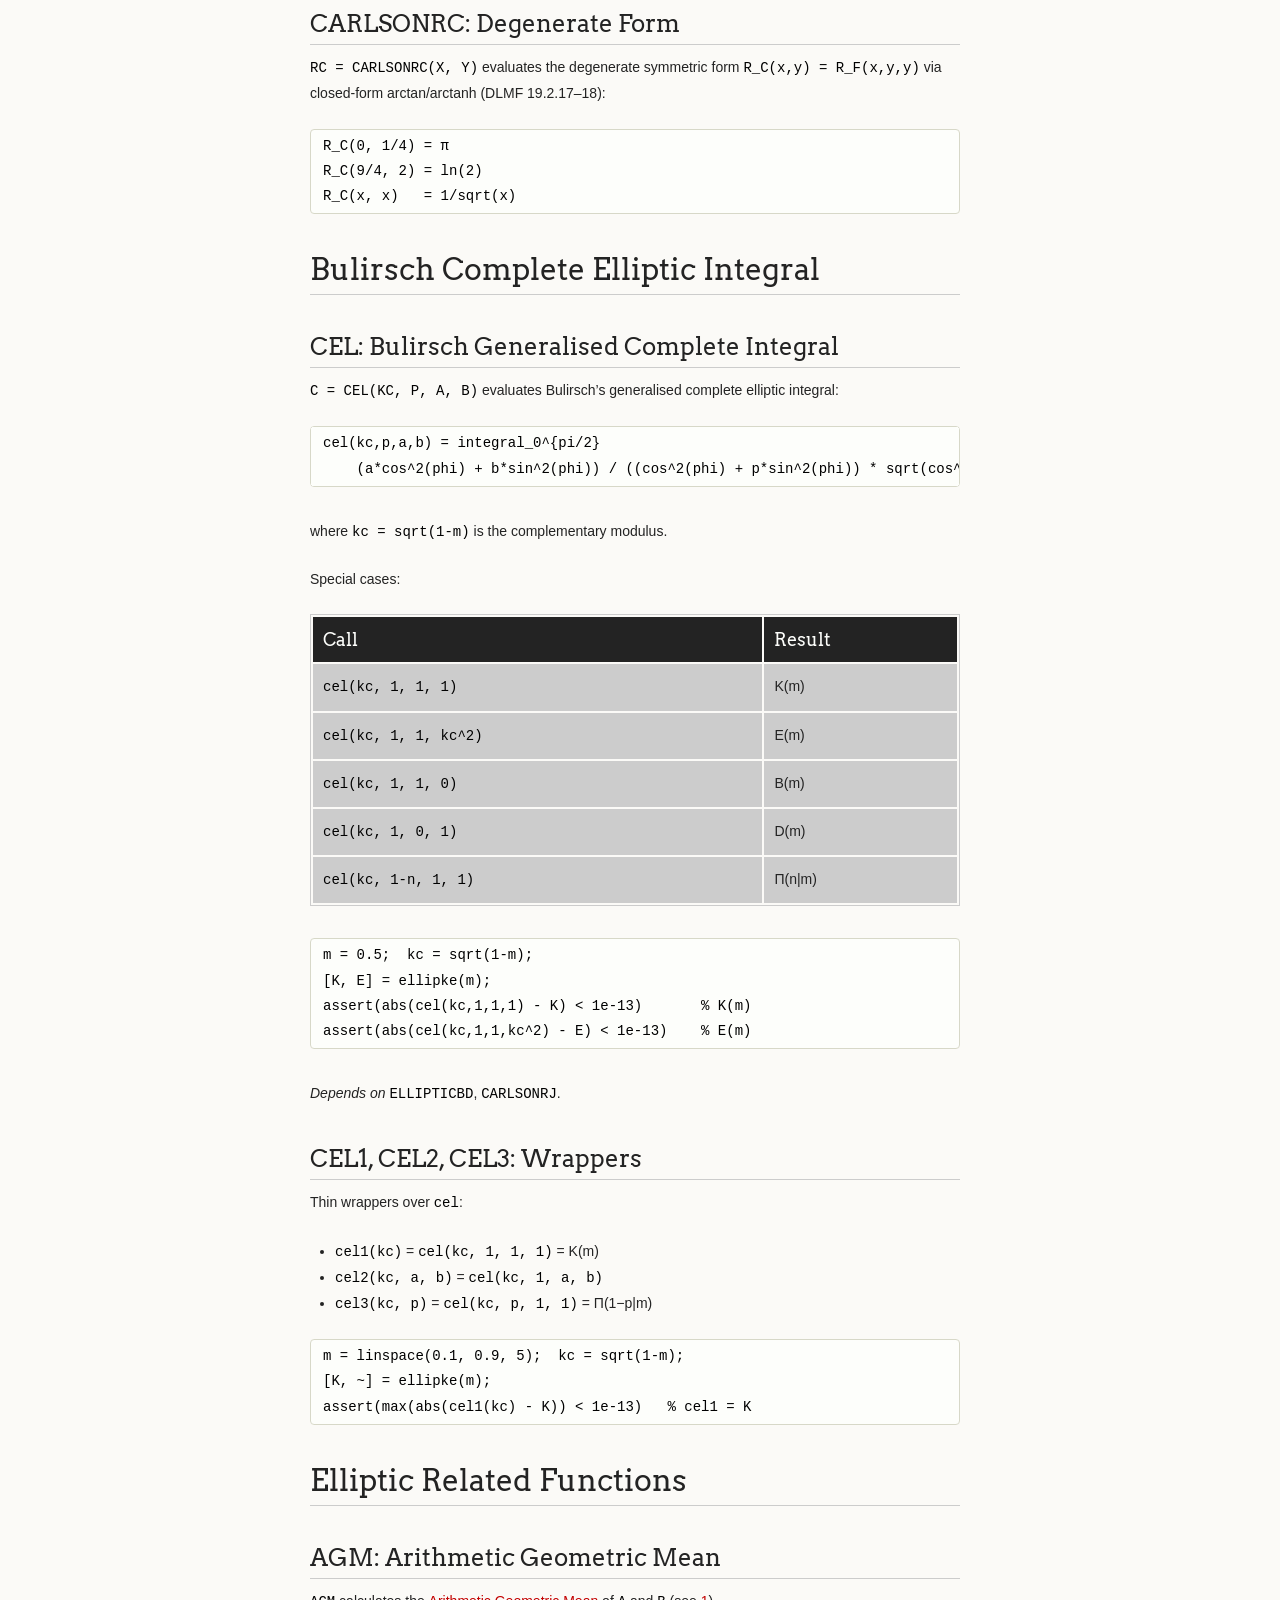
==== commit 3b9f7914: "docs: update gh-pages from docs/gh-pages-body.md Source: 9967c61 fix: address GitHub issues #12 and " ====
--- a/index.html
+++ b/index.html
@@ -54,13 +54,8 @@
 <td><a href="examples/arclength-celestial-mechanics/"><strong>Arc Length &amp; Celestial Mechanics</strong></a></td>
 <td>Ellipse arc length · Keplerian orbits · Kepler’s equation · Associate integrals B, D, J · Carlson convergence</td>
 </tr>
-<tr class="even">
-<td><a href="examples/physical-pendulum/"><strong>Physical Pendulum &amp; Exact Trajectories</strong></a></td>
-<td>Exact period via K(k²) · Jacobi sn/cn/dn · Phase portrait · Separatrix · Period divergence · Compound pendula</td>
-</tr>
 </tbody>
 </table>
-<p><a href="examples/"><strong>Browse all interactive examples →</strong></a></p>
 <h1>
 <a id="citations-and-references" class="anchor" href="#citations-and-references" aria-hidden="true"><span aria-hidden="true" class="octicon octicon-link"></span></a>Citations and references</h1>
 <p>If you’ve used any of the routines in this package please cite and support the effort. Here is the example of the BibTeX entry</p>
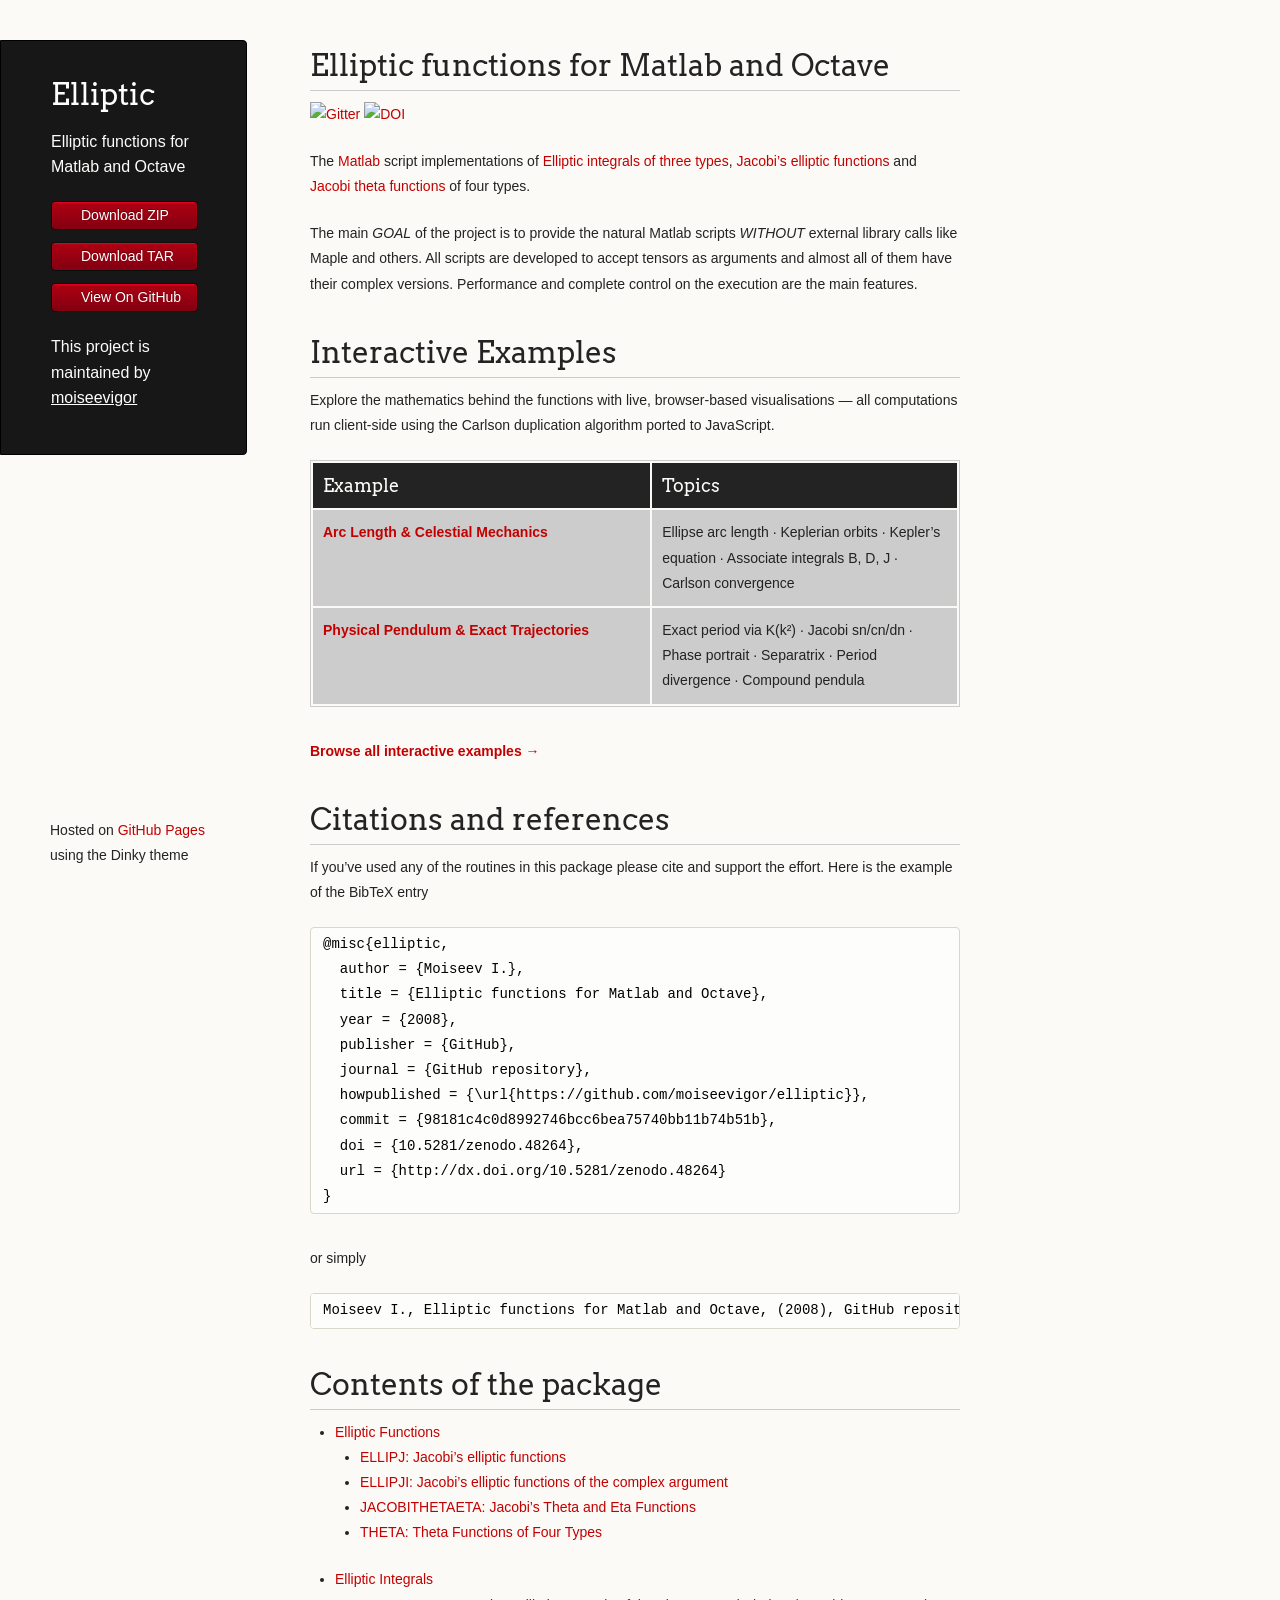
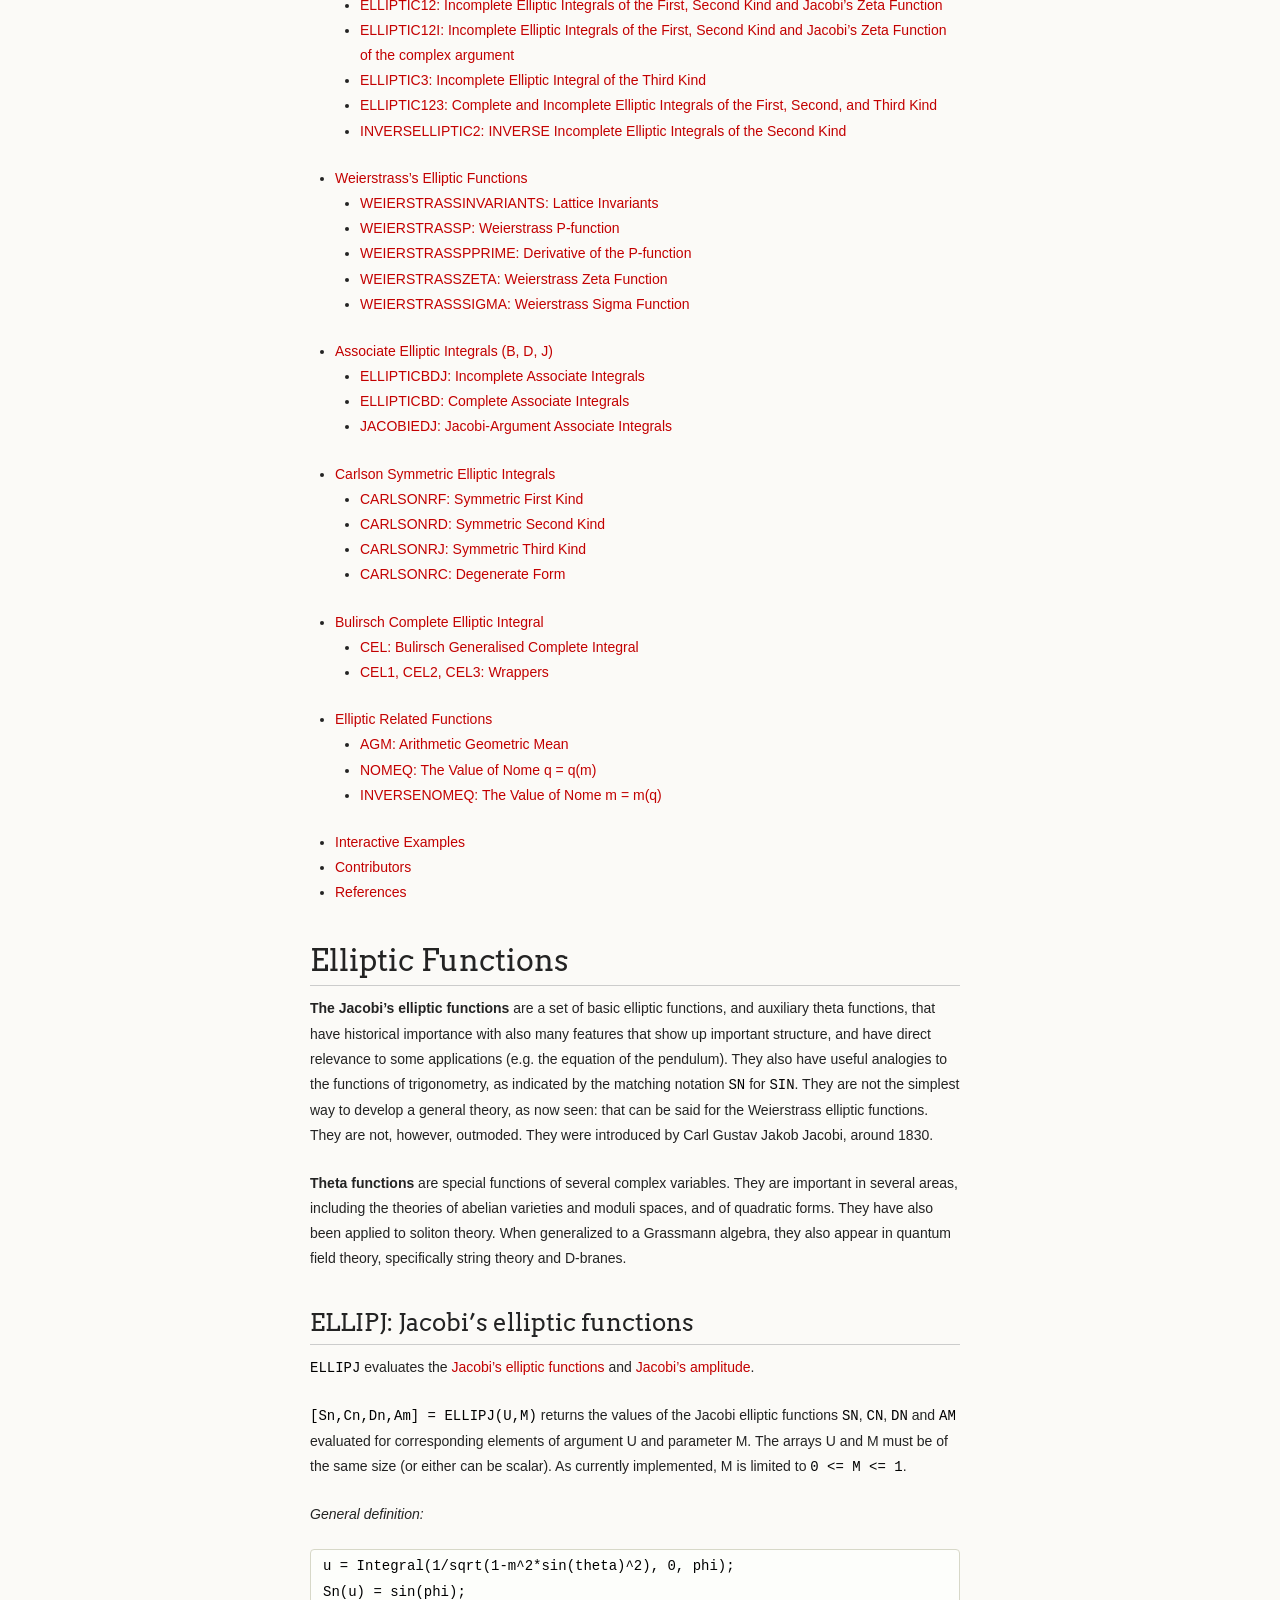
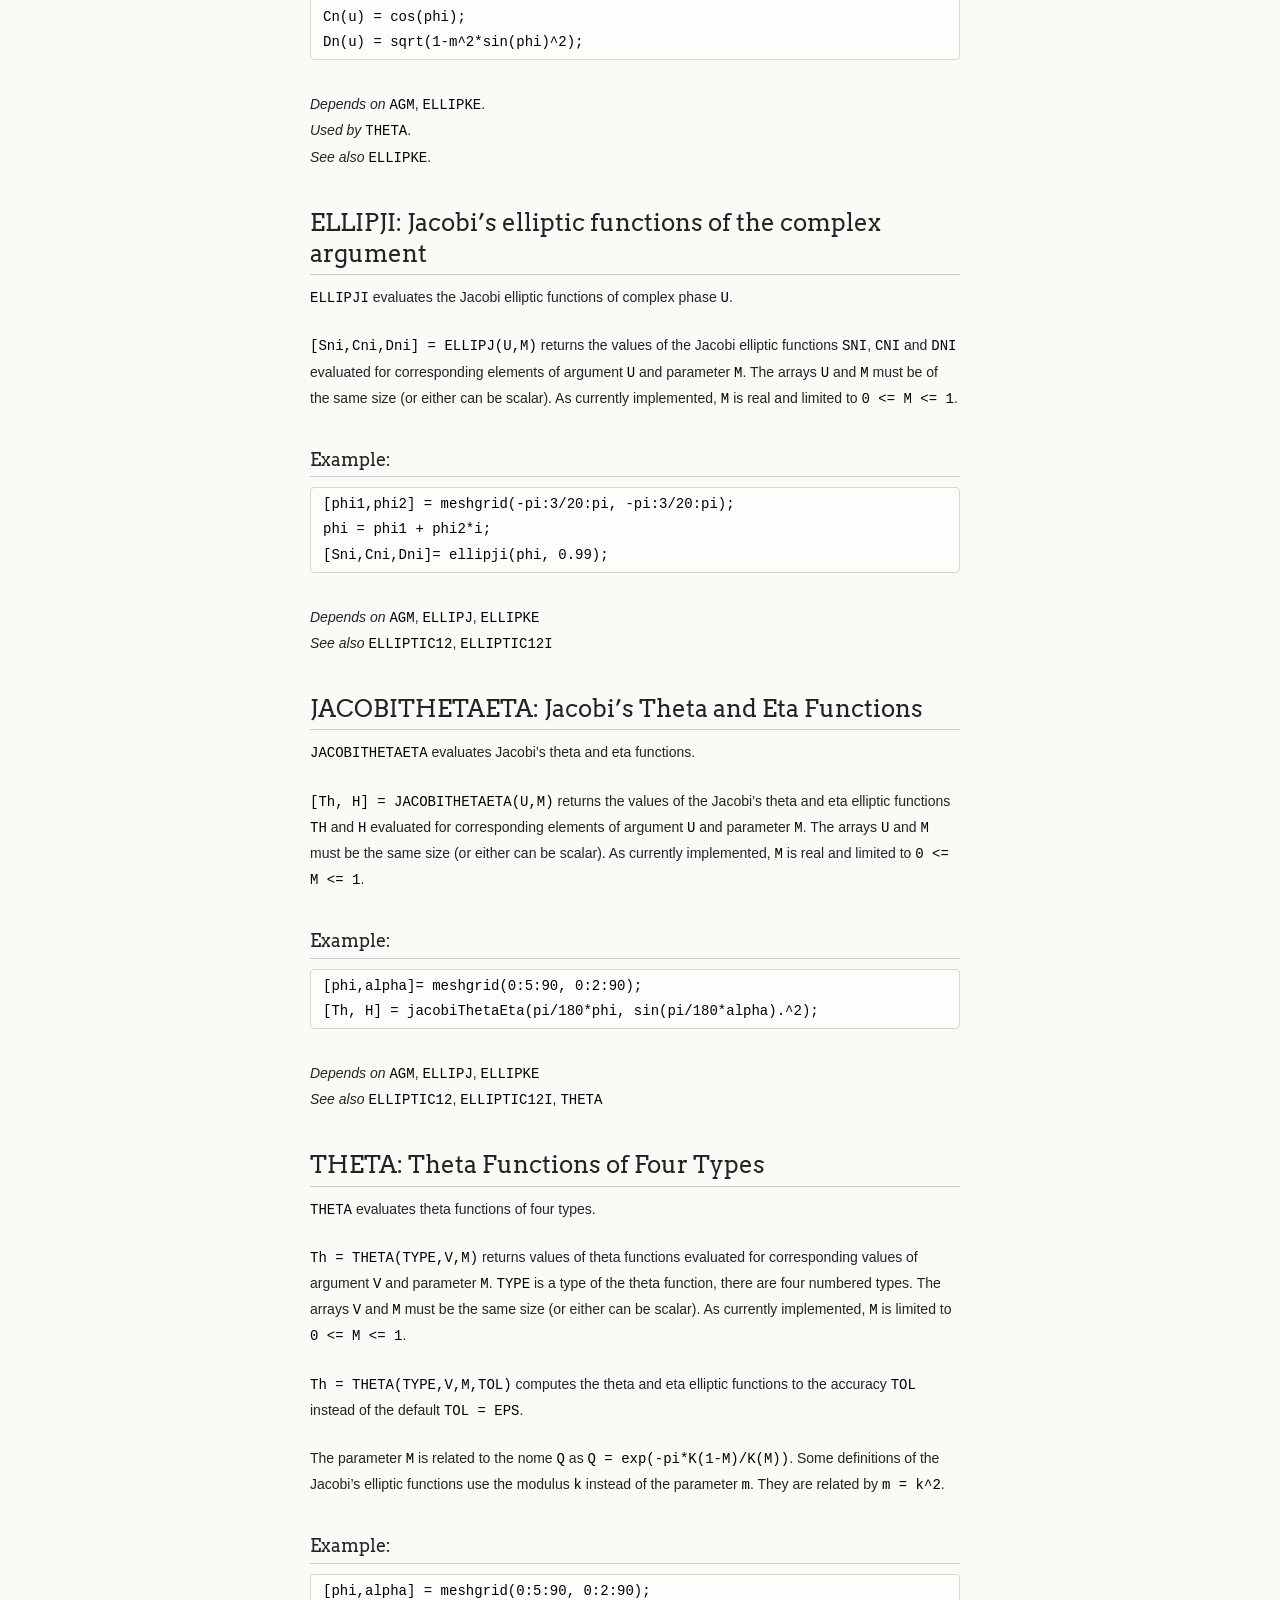
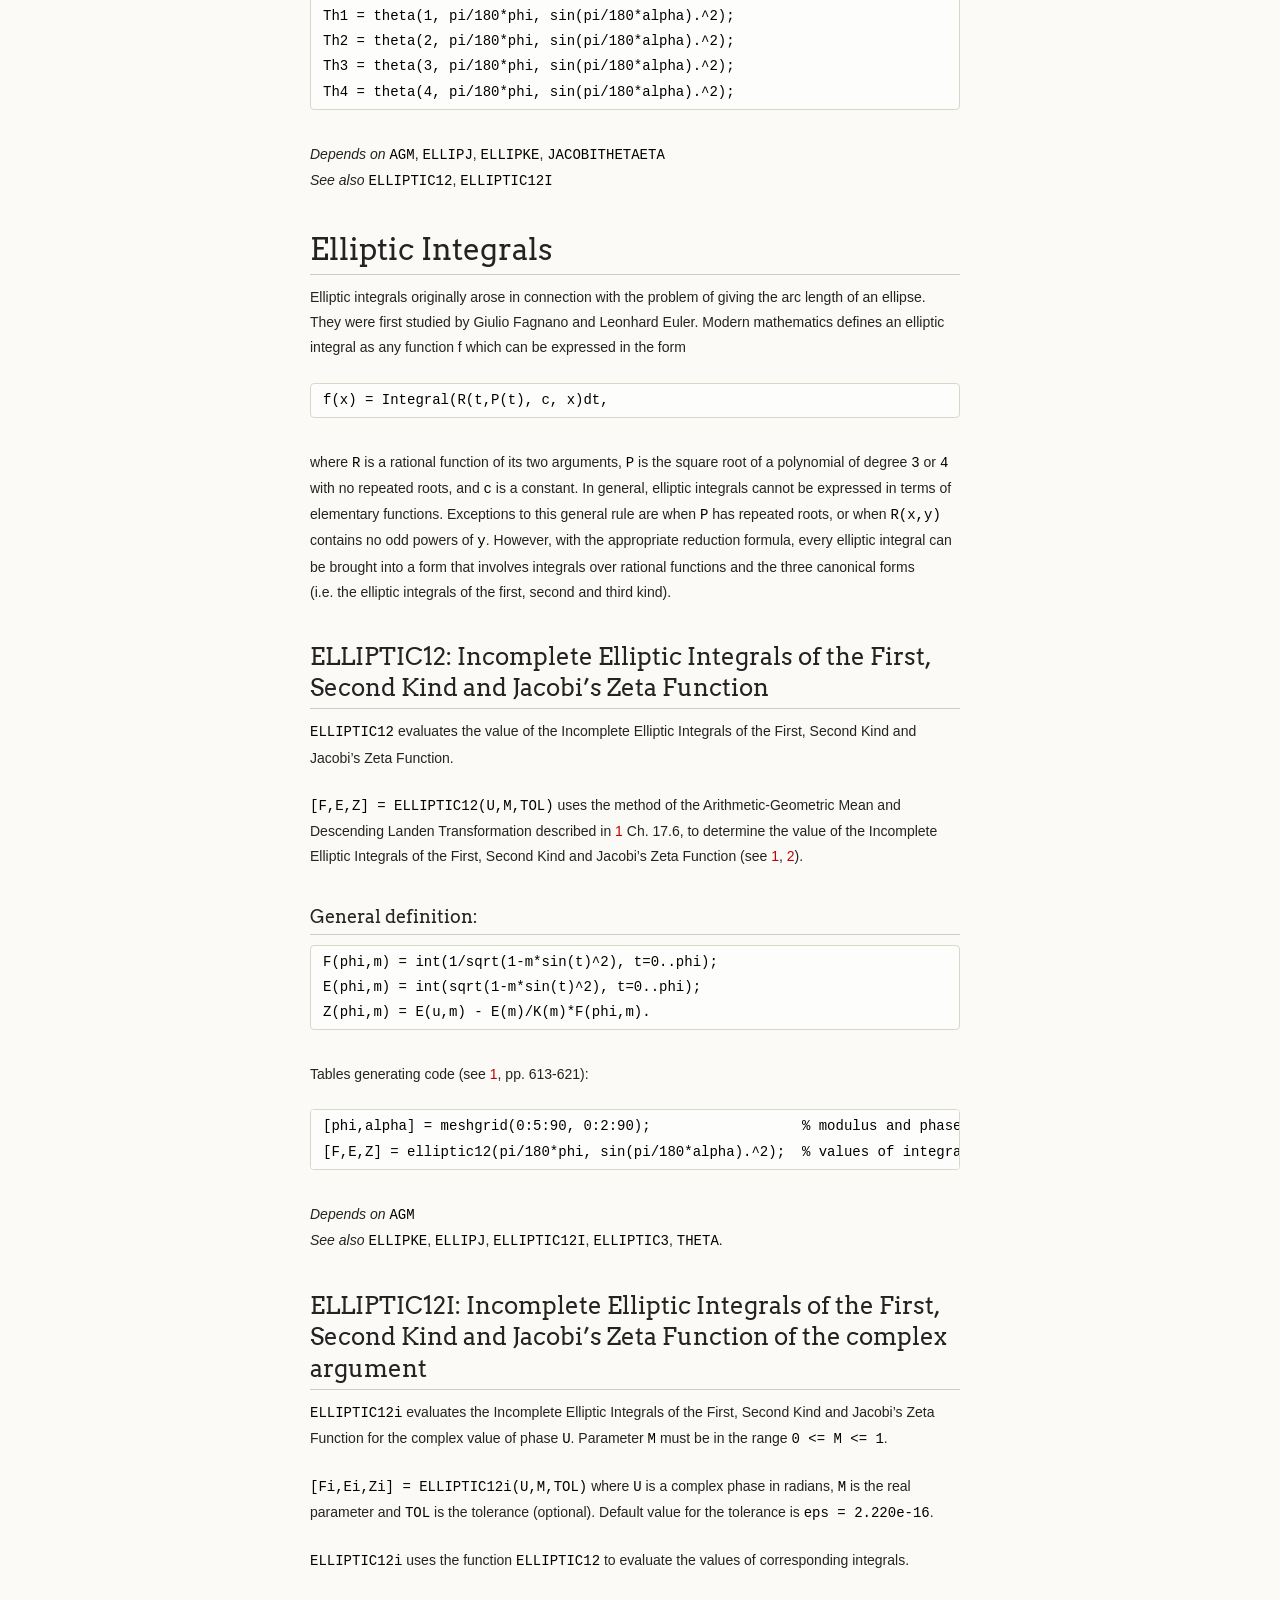
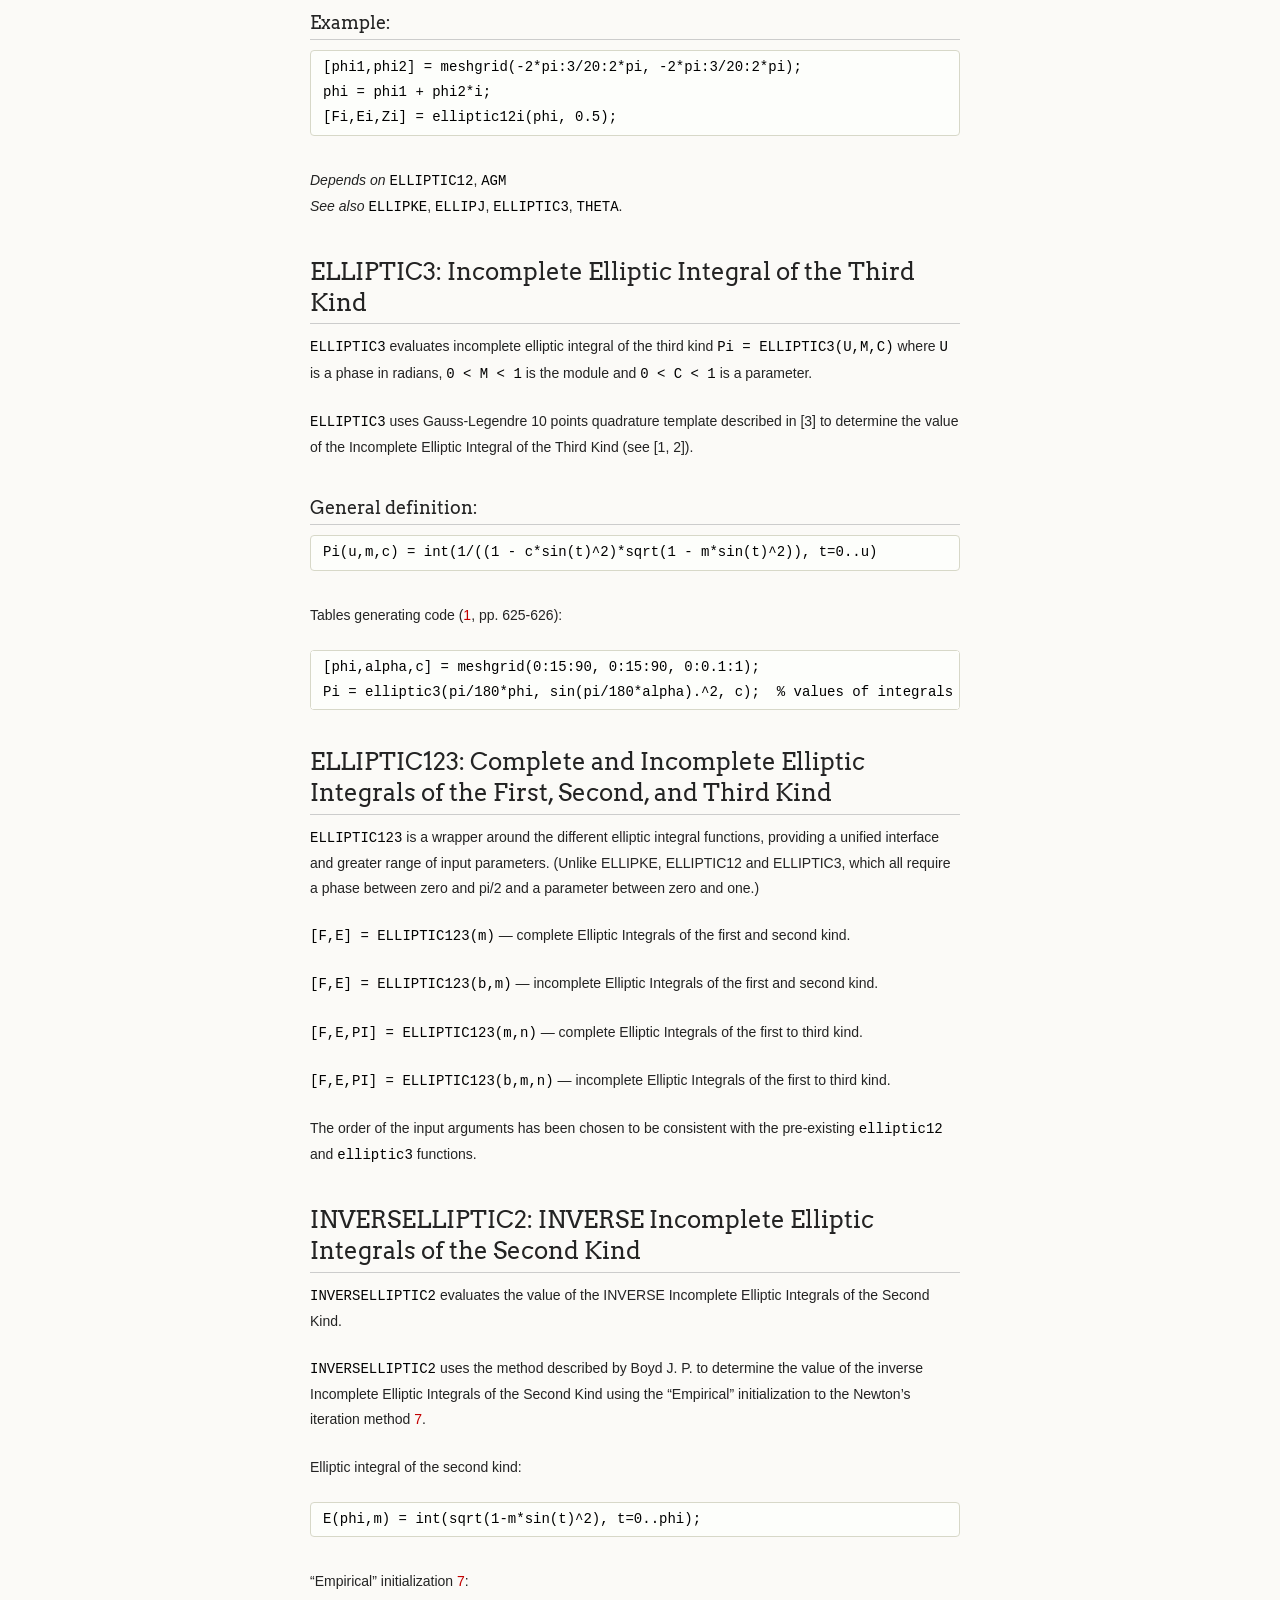
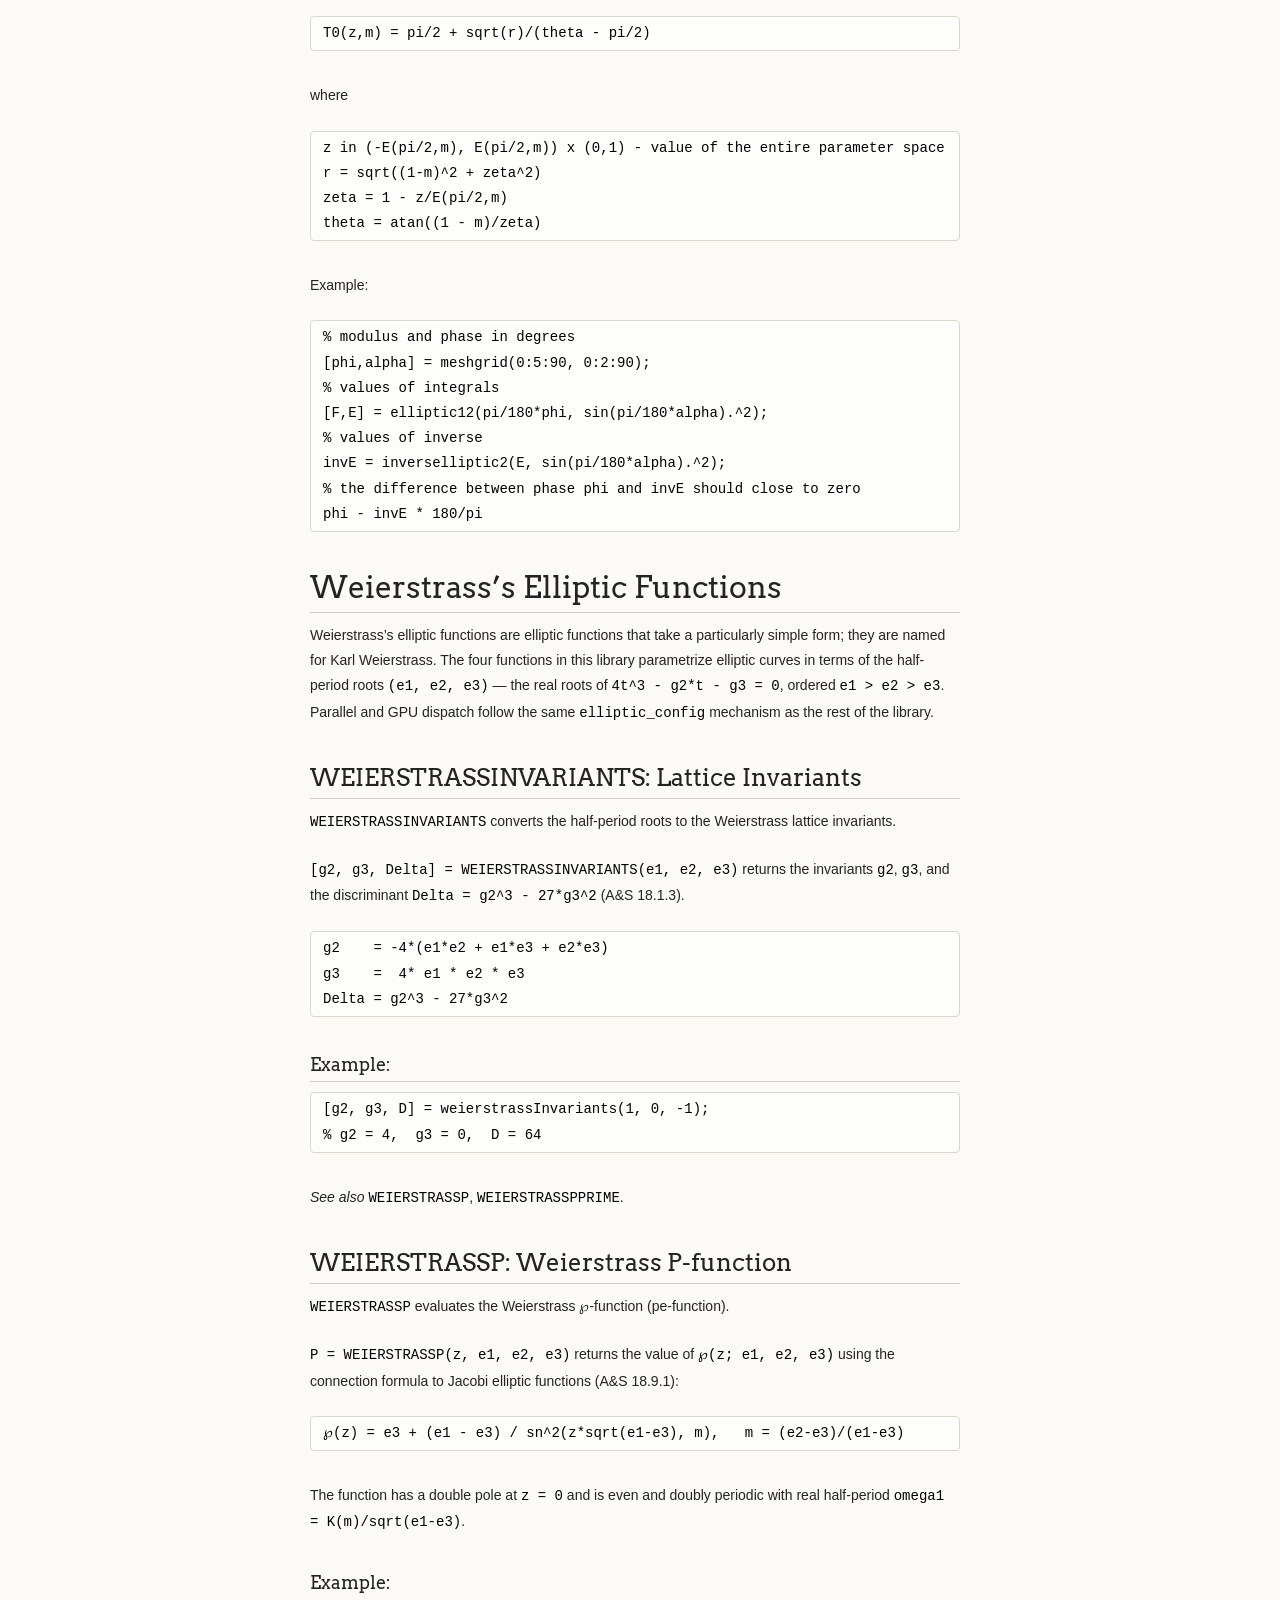
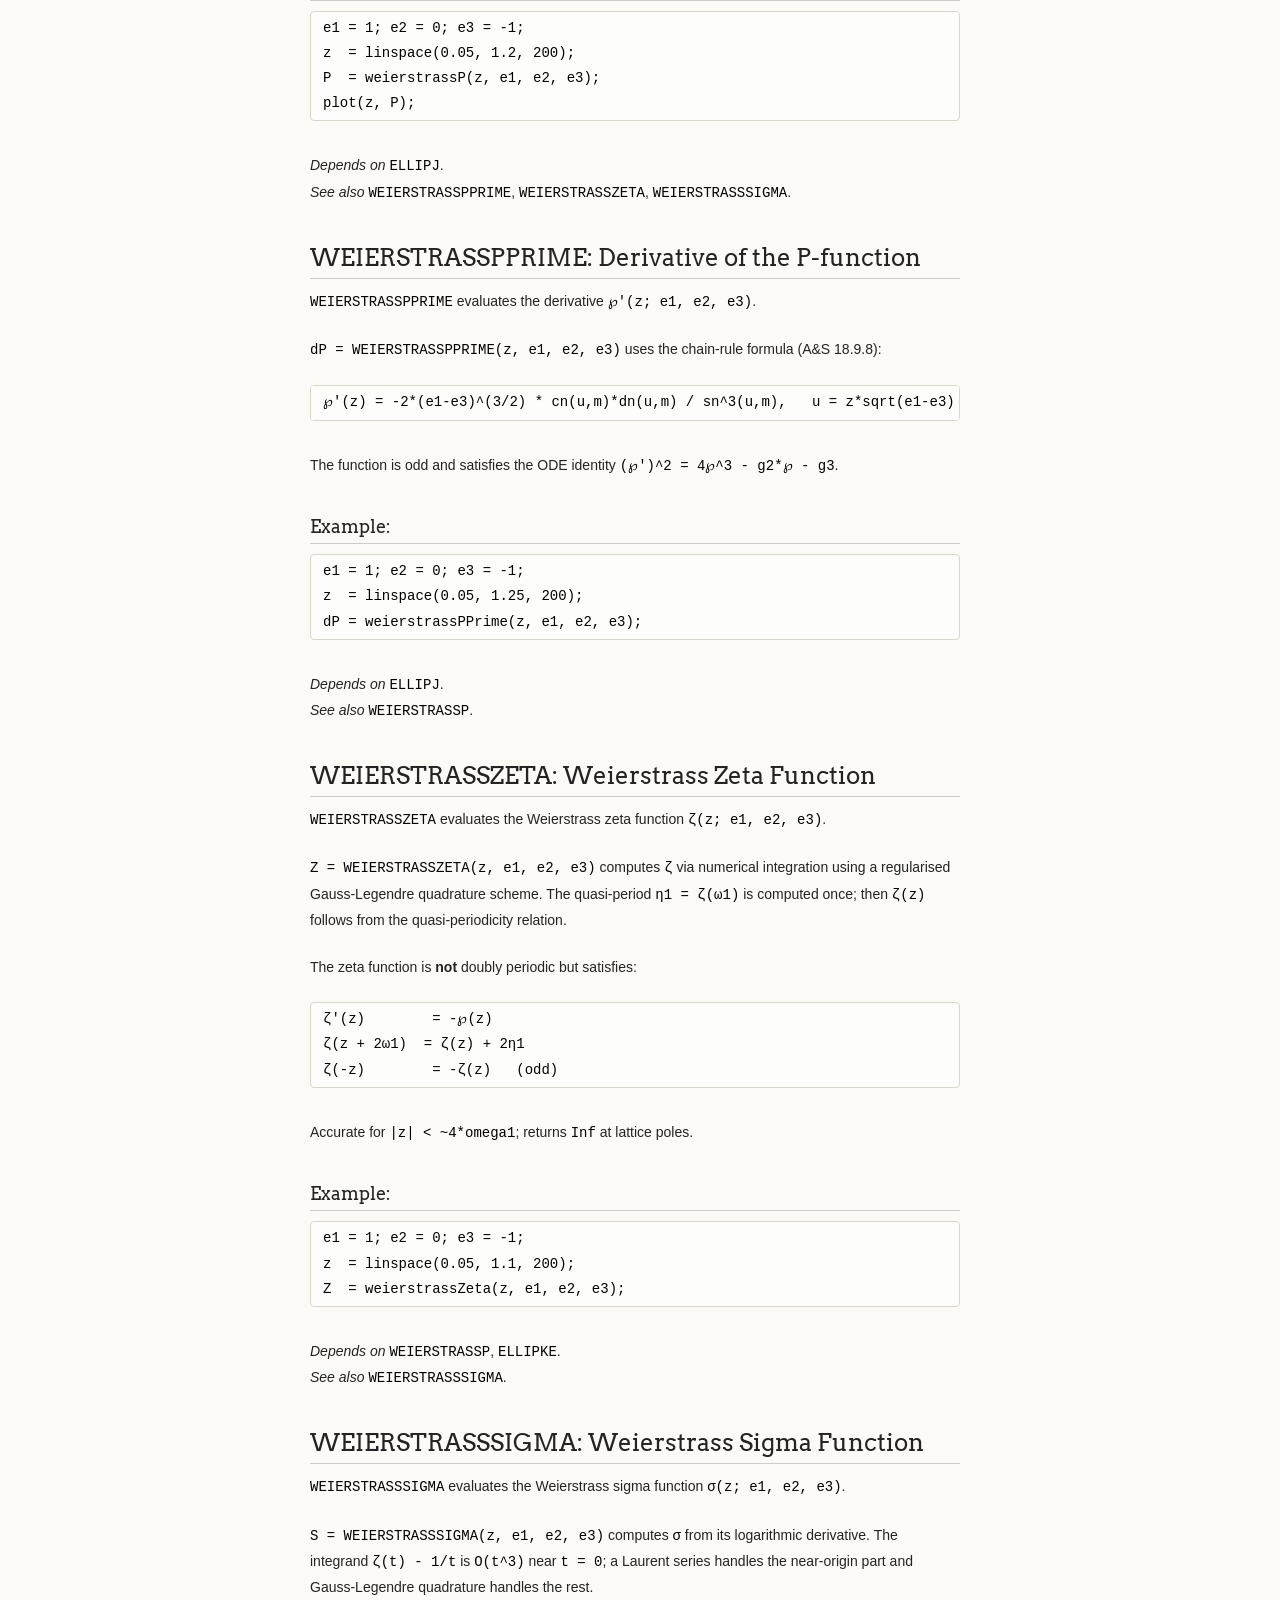
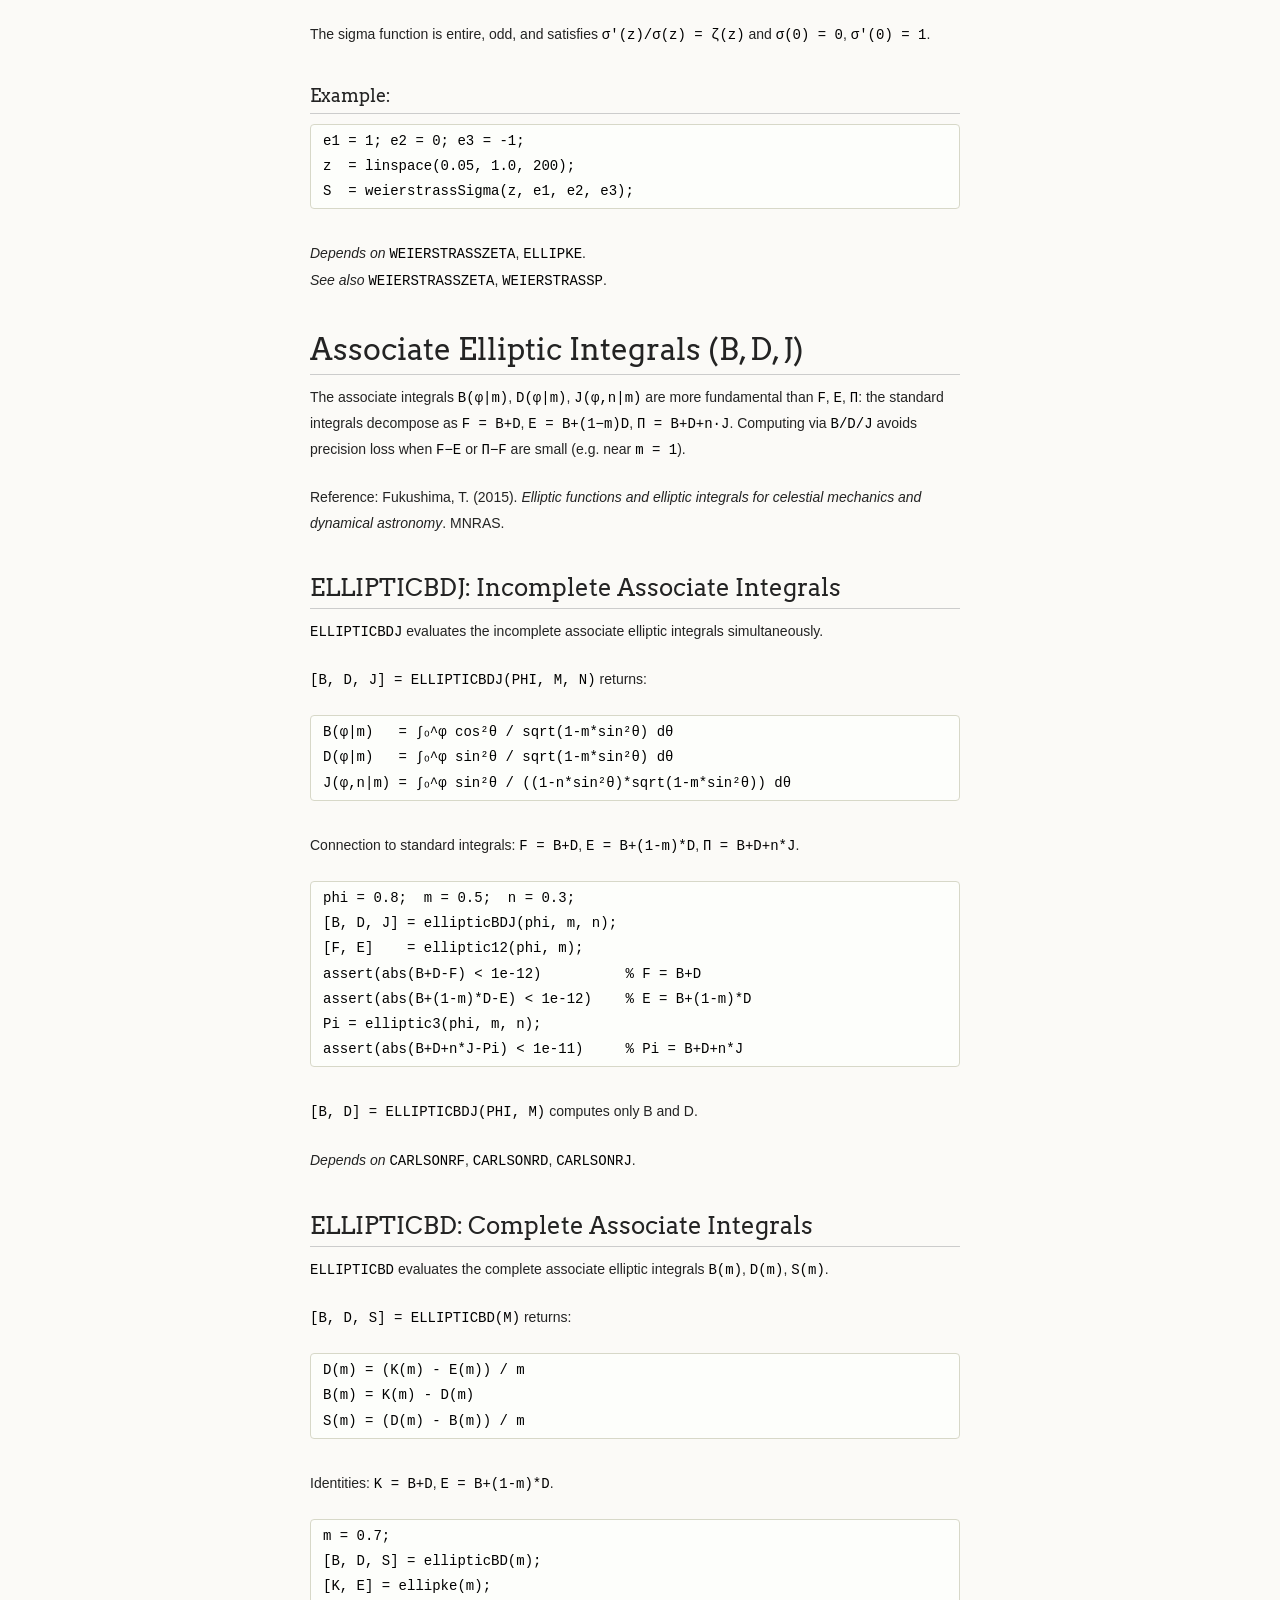
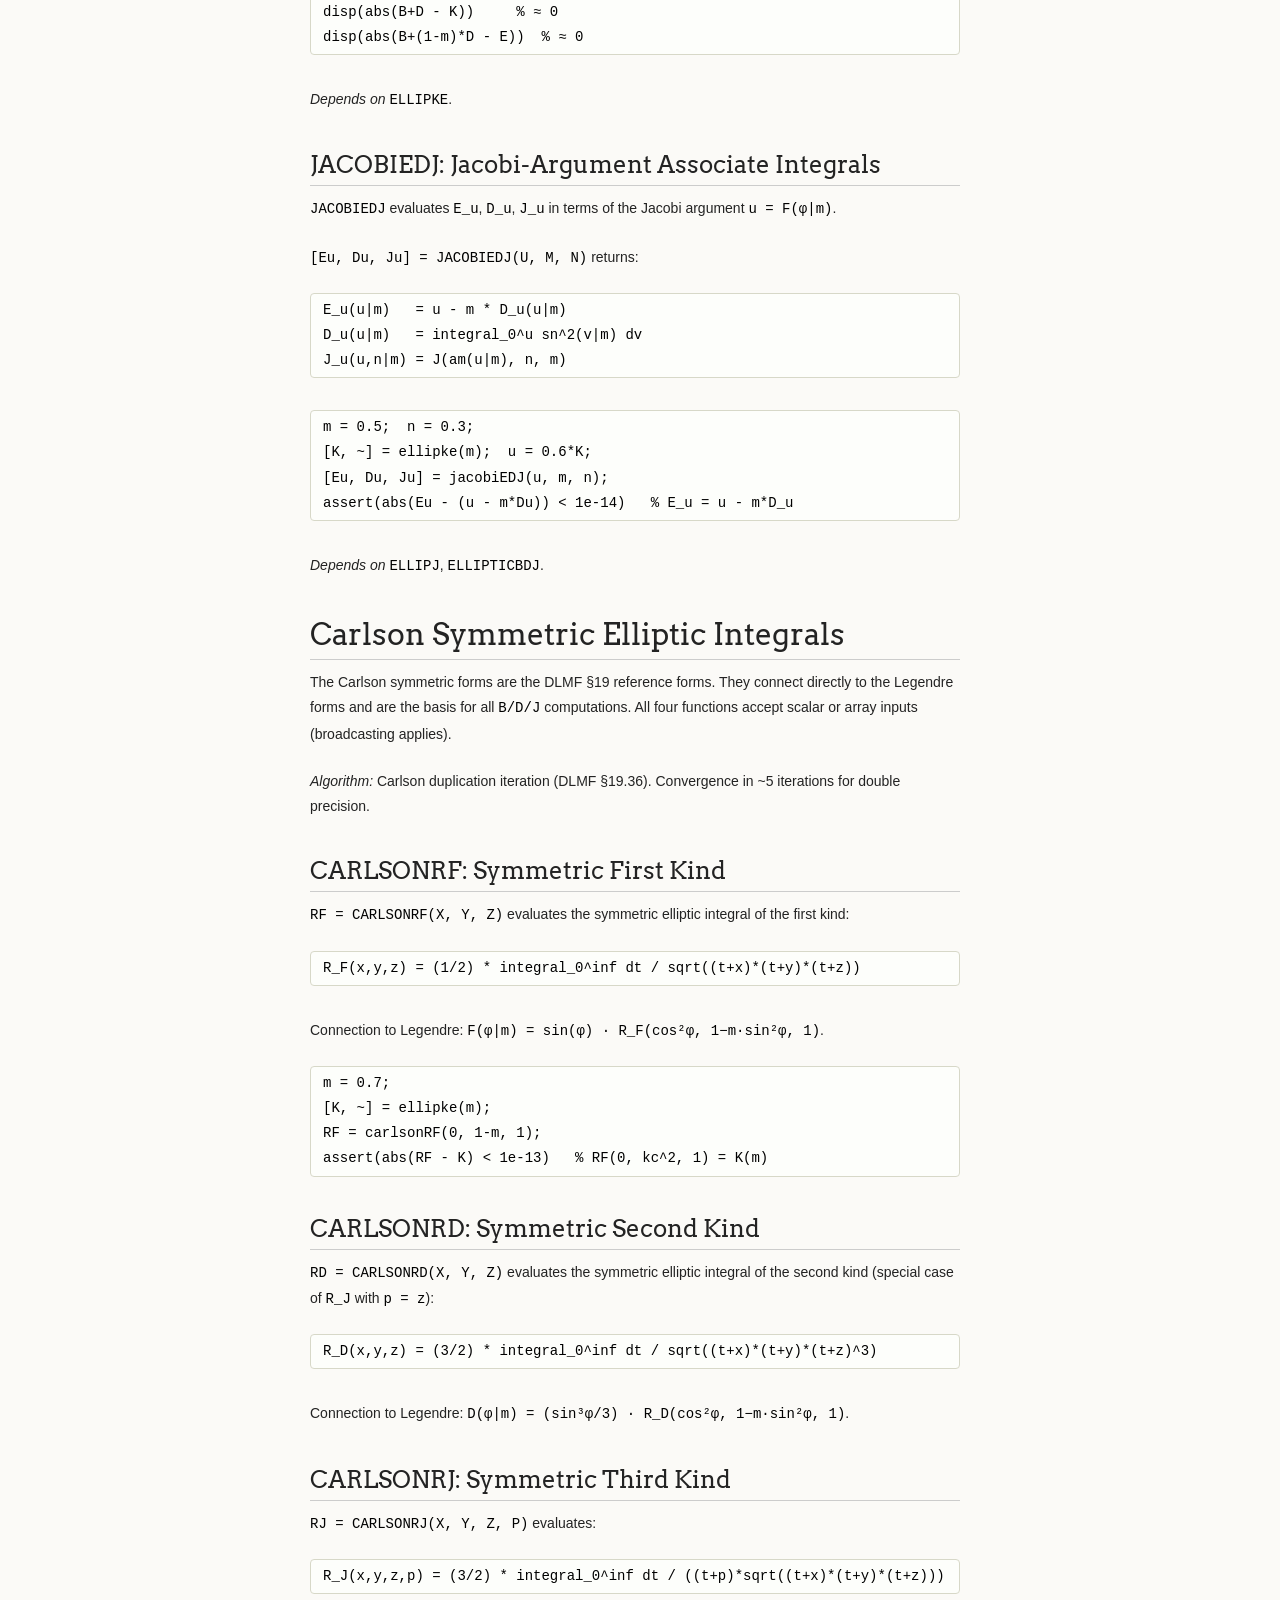
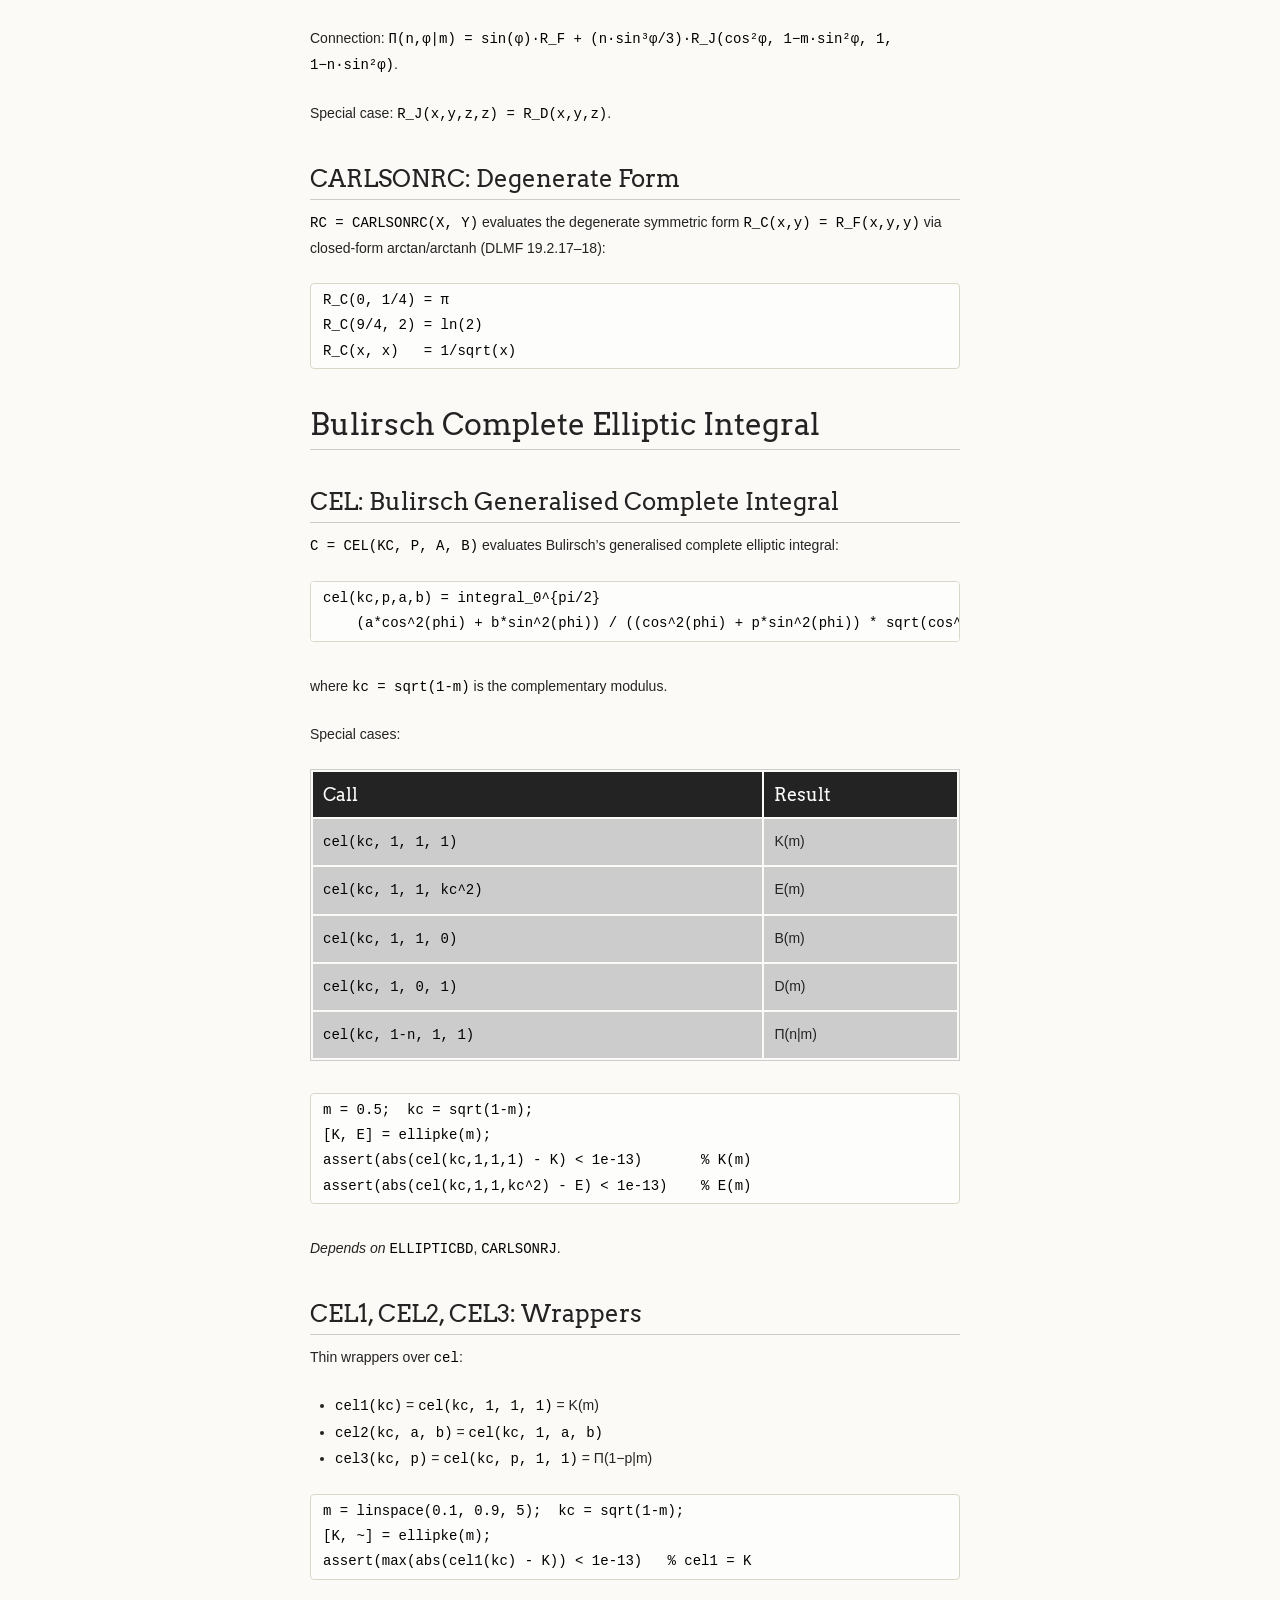
==== commit 55f96398: "fix: restore accidentally deleted examples index, pendulum page, shared CSS Commit 3b9f791 deleted e" ====
--- a/index.html
+++ b/index.html
@@ -54,8 +54,13 @@
 <td><a href="examples/arclength-celestial-mechanics/"><strong>Arc Length &amp; Celestial Mechanics</strong></a></td>
 <td>Ellipse arc length · Keplerian orbits · Kepler’s equation · Associate integrals B, D, J · Carlson convergence</td>
 </tr>
+<tr class="even">
+<td><a href="examples/physical-pendulum/"><strong>Physical Pendulum &amp; Exact Trajectories</strong></a></td>
+<td>Exact period via K(k²) · Jacobi sn/cn/dn · Phase portrait · Separatrix · Period divergence · Compound pendula</td>
+</tr>
 </tbody>
 </table>
+<p><a href="examples/"><strong>Browse all interactive examples →</strong></a></p>
 <h1>
 <a id="citations-and-references" class="anchor" href="#citations-and-references" aria-hidden="true"><span aria-hidden="true" class="octicon octicon-link"></span></a>Citations and references</h1>
 <p>If you’ve used any of the routines in this package please cite and support the effort. Here is the example of the BibTeX entry</p>
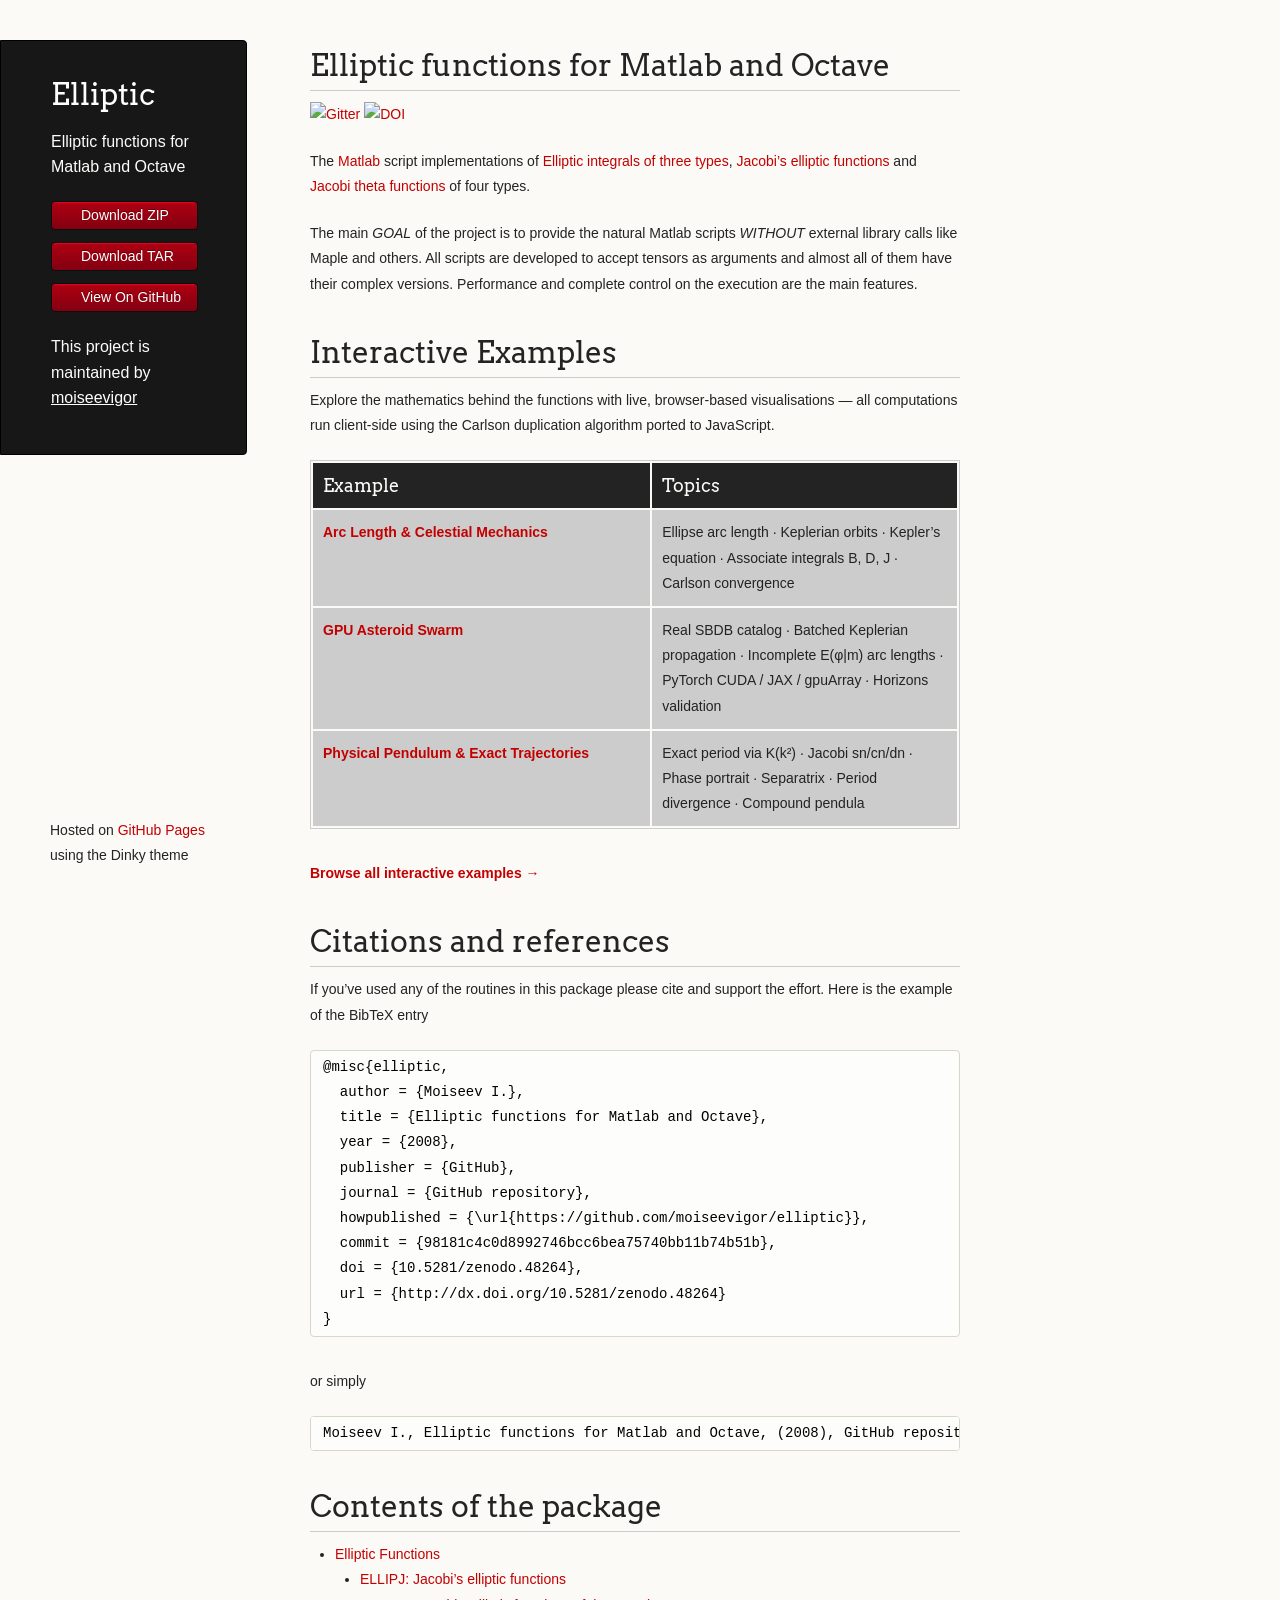
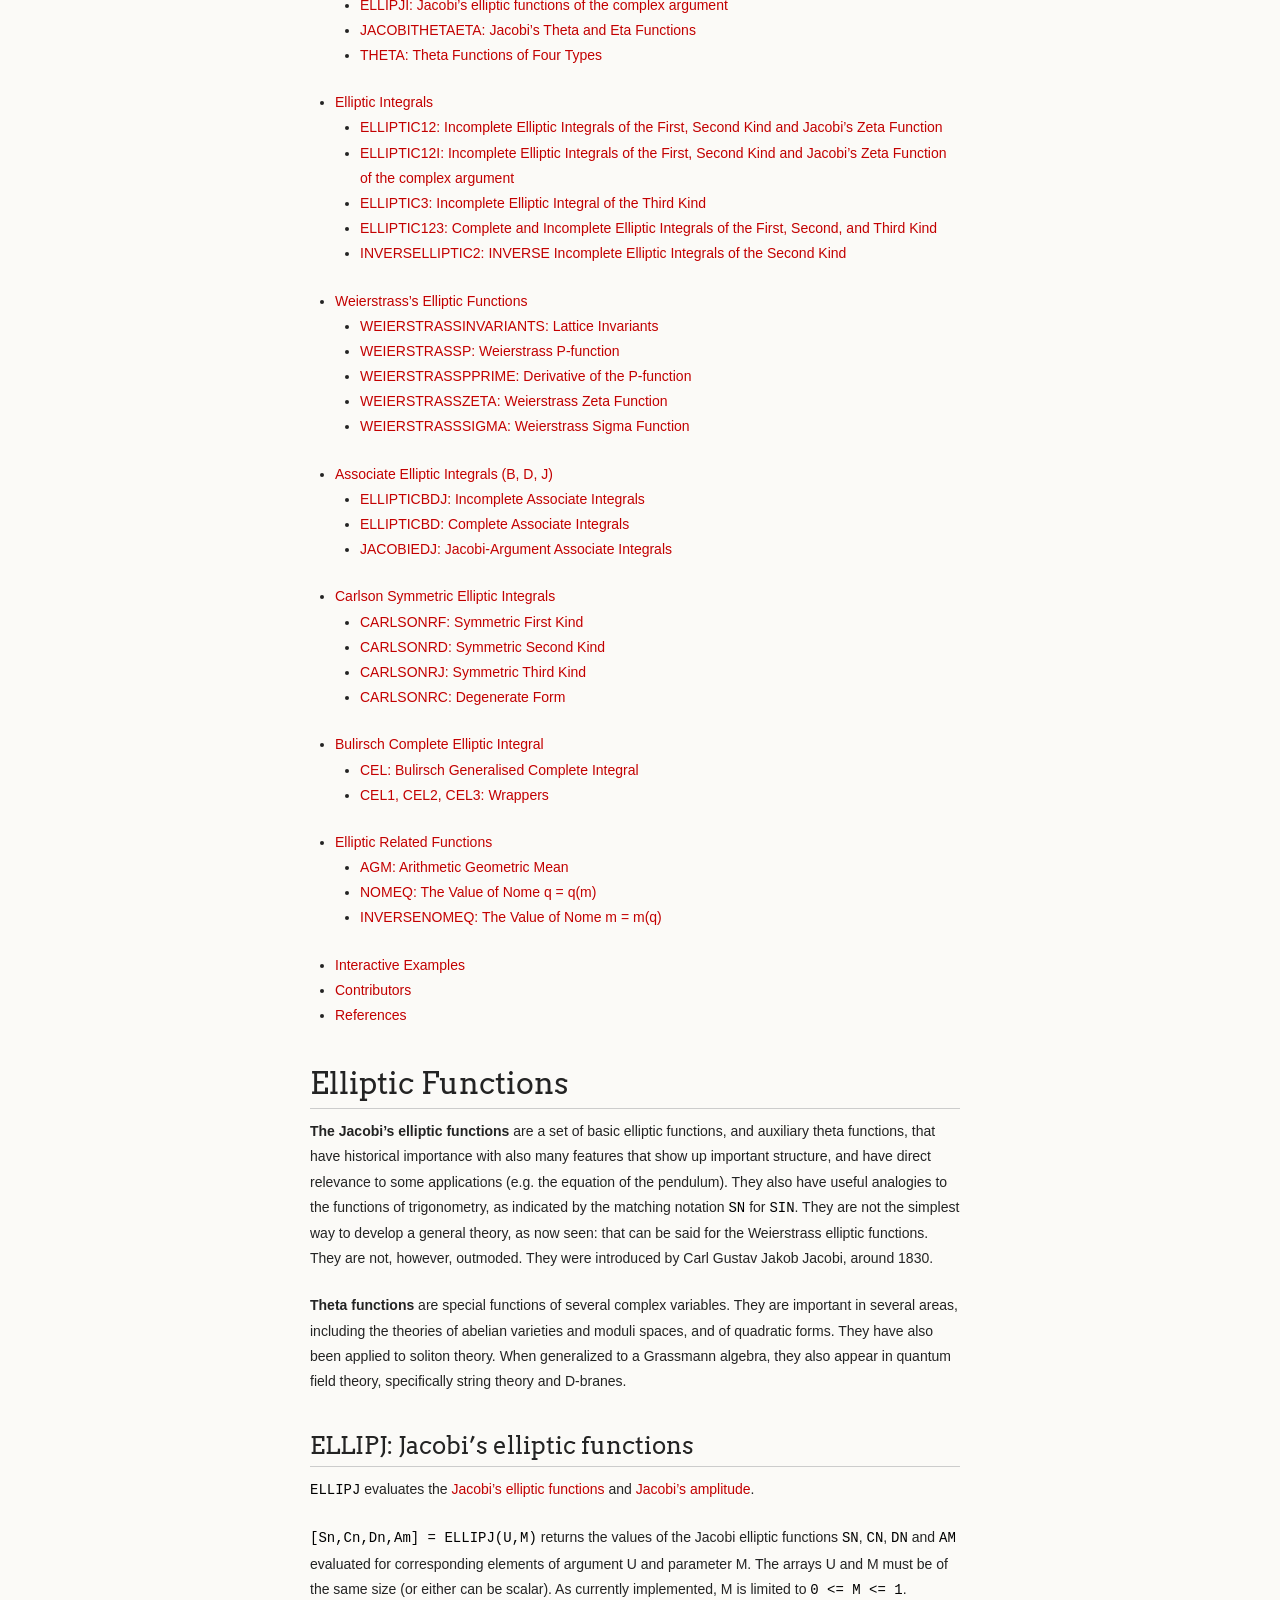
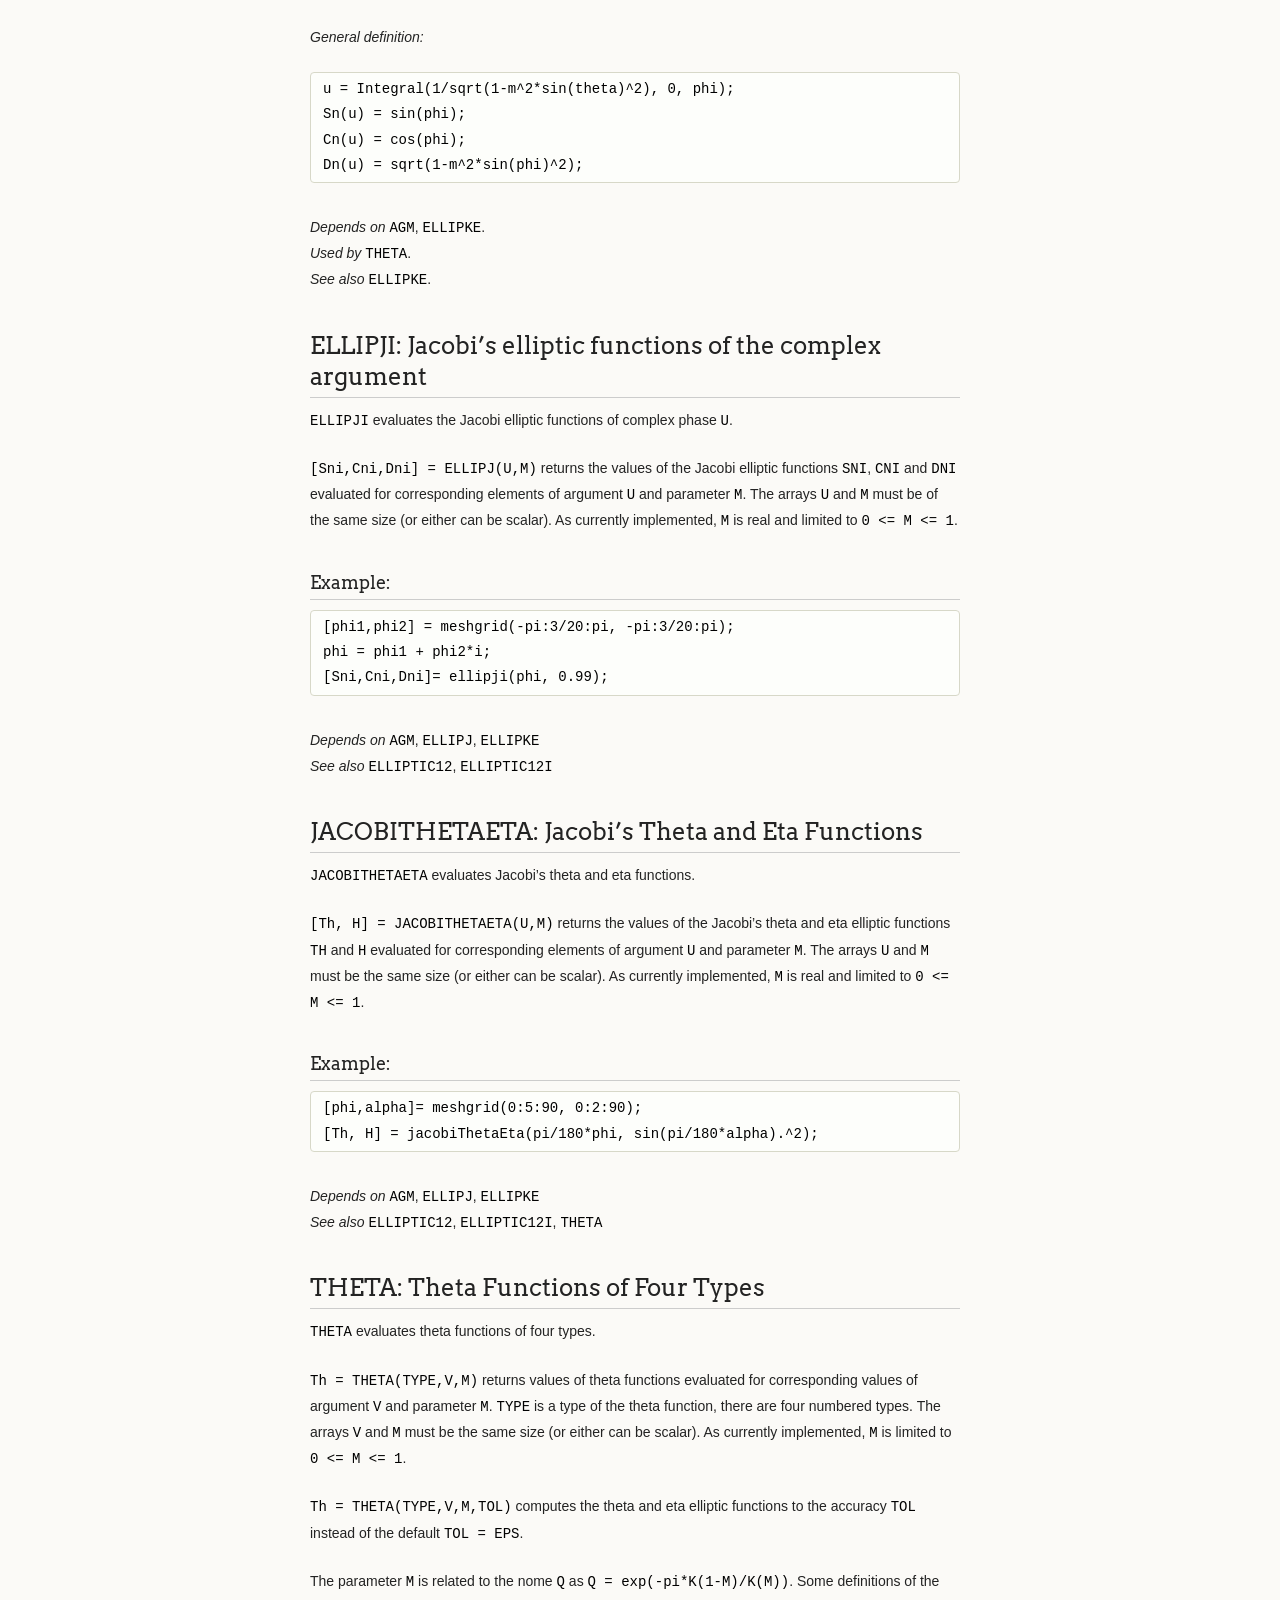
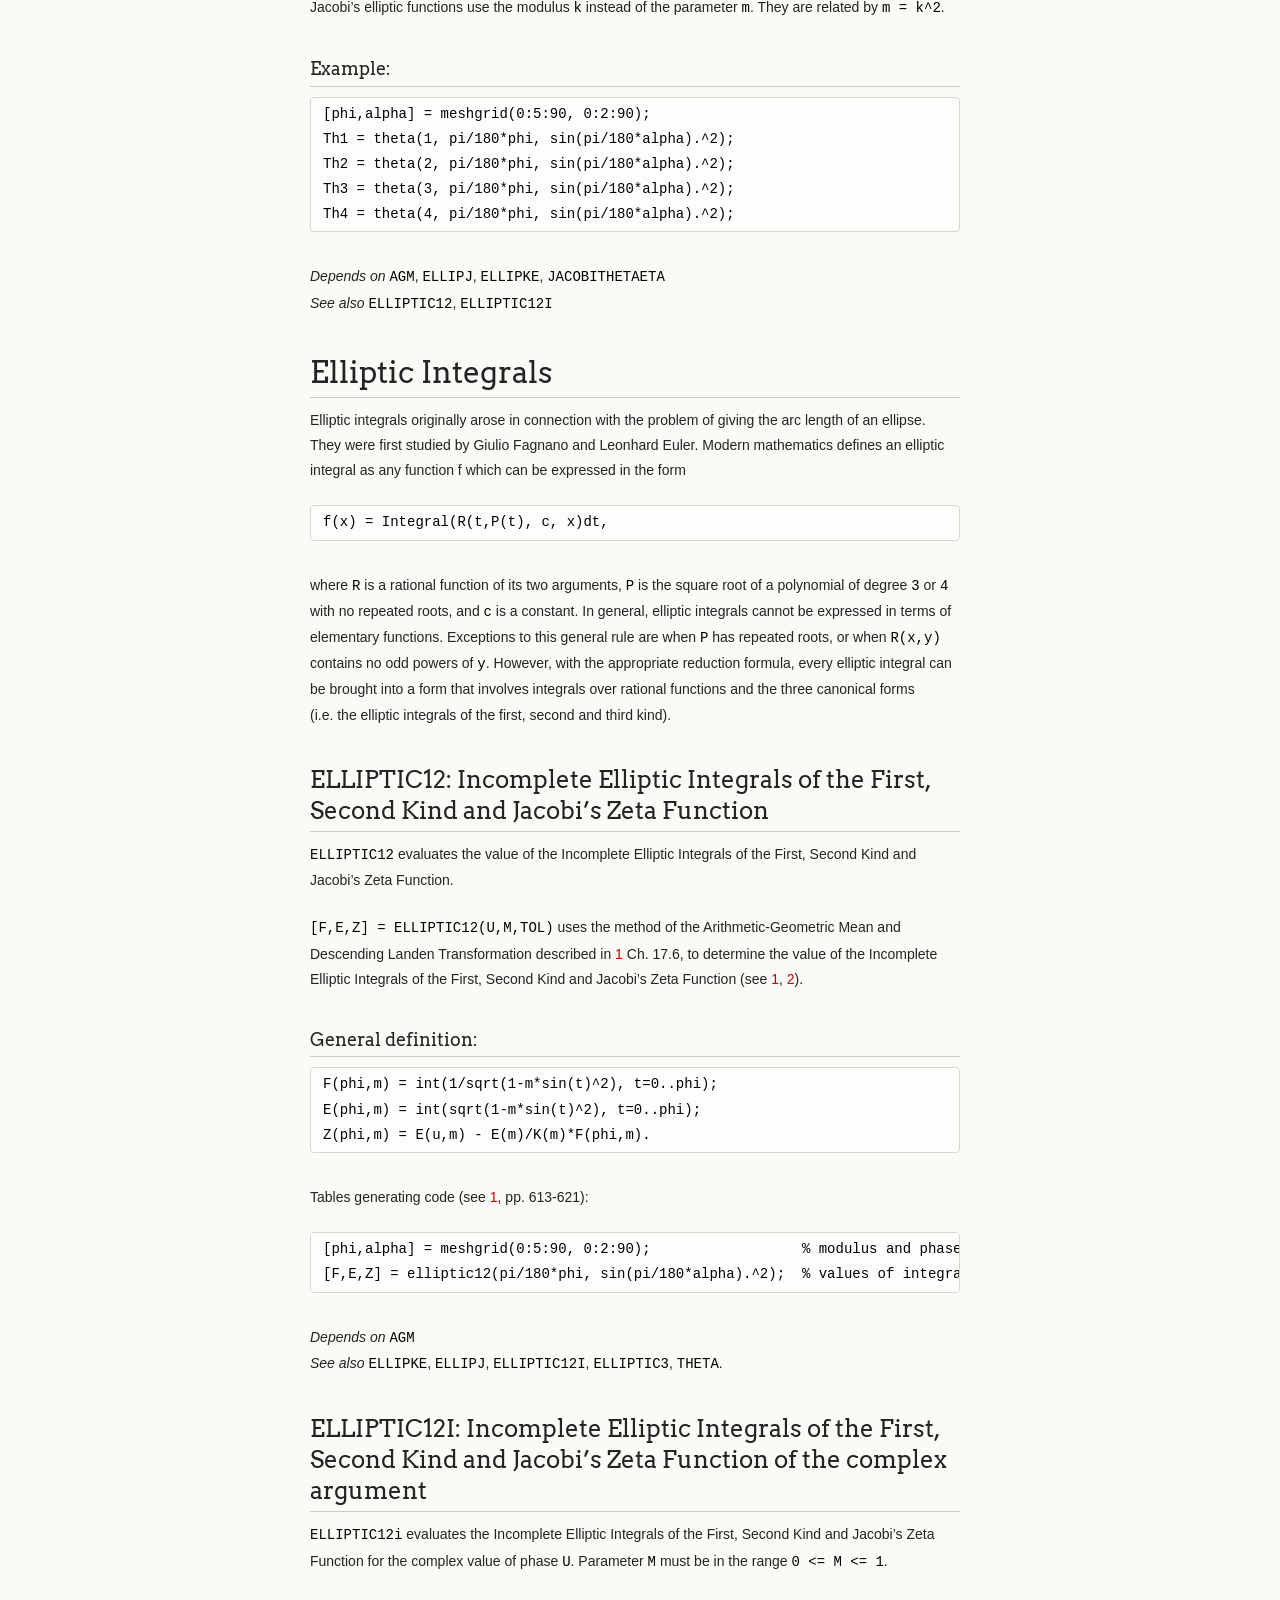
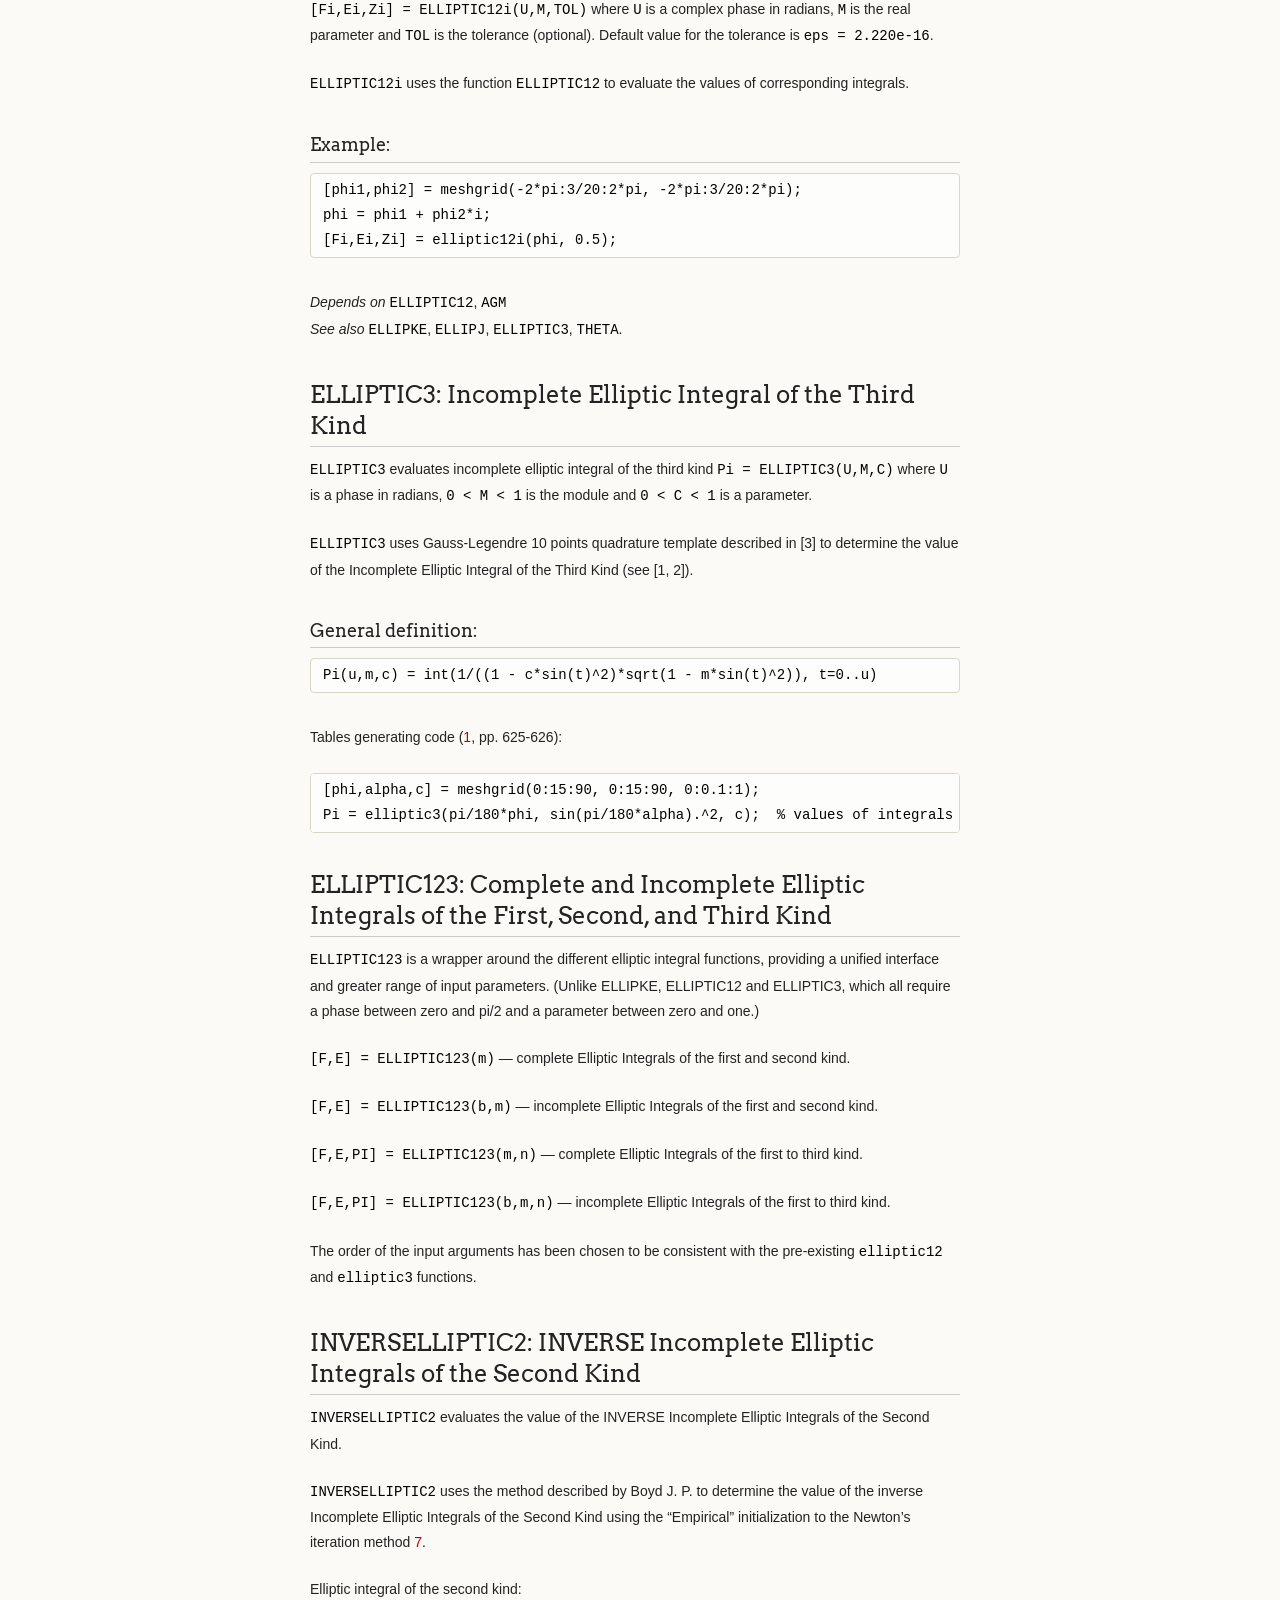
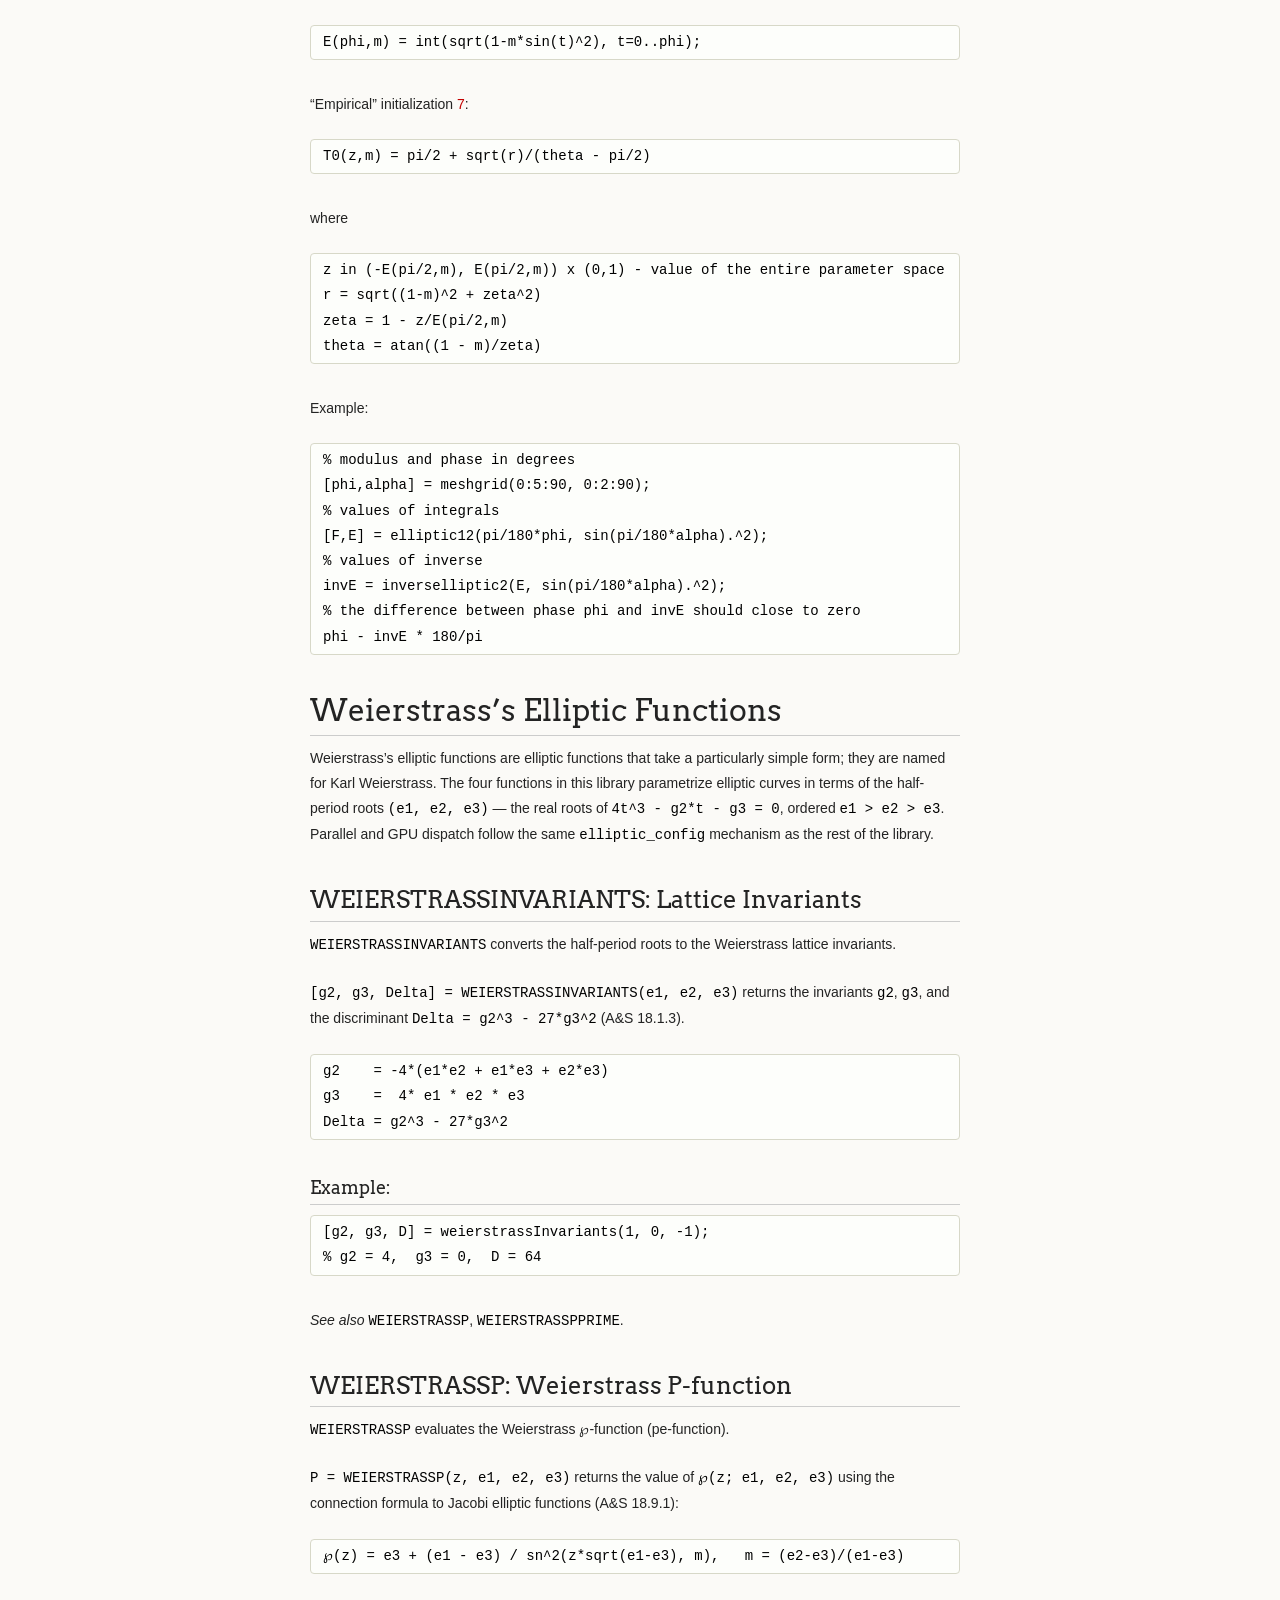
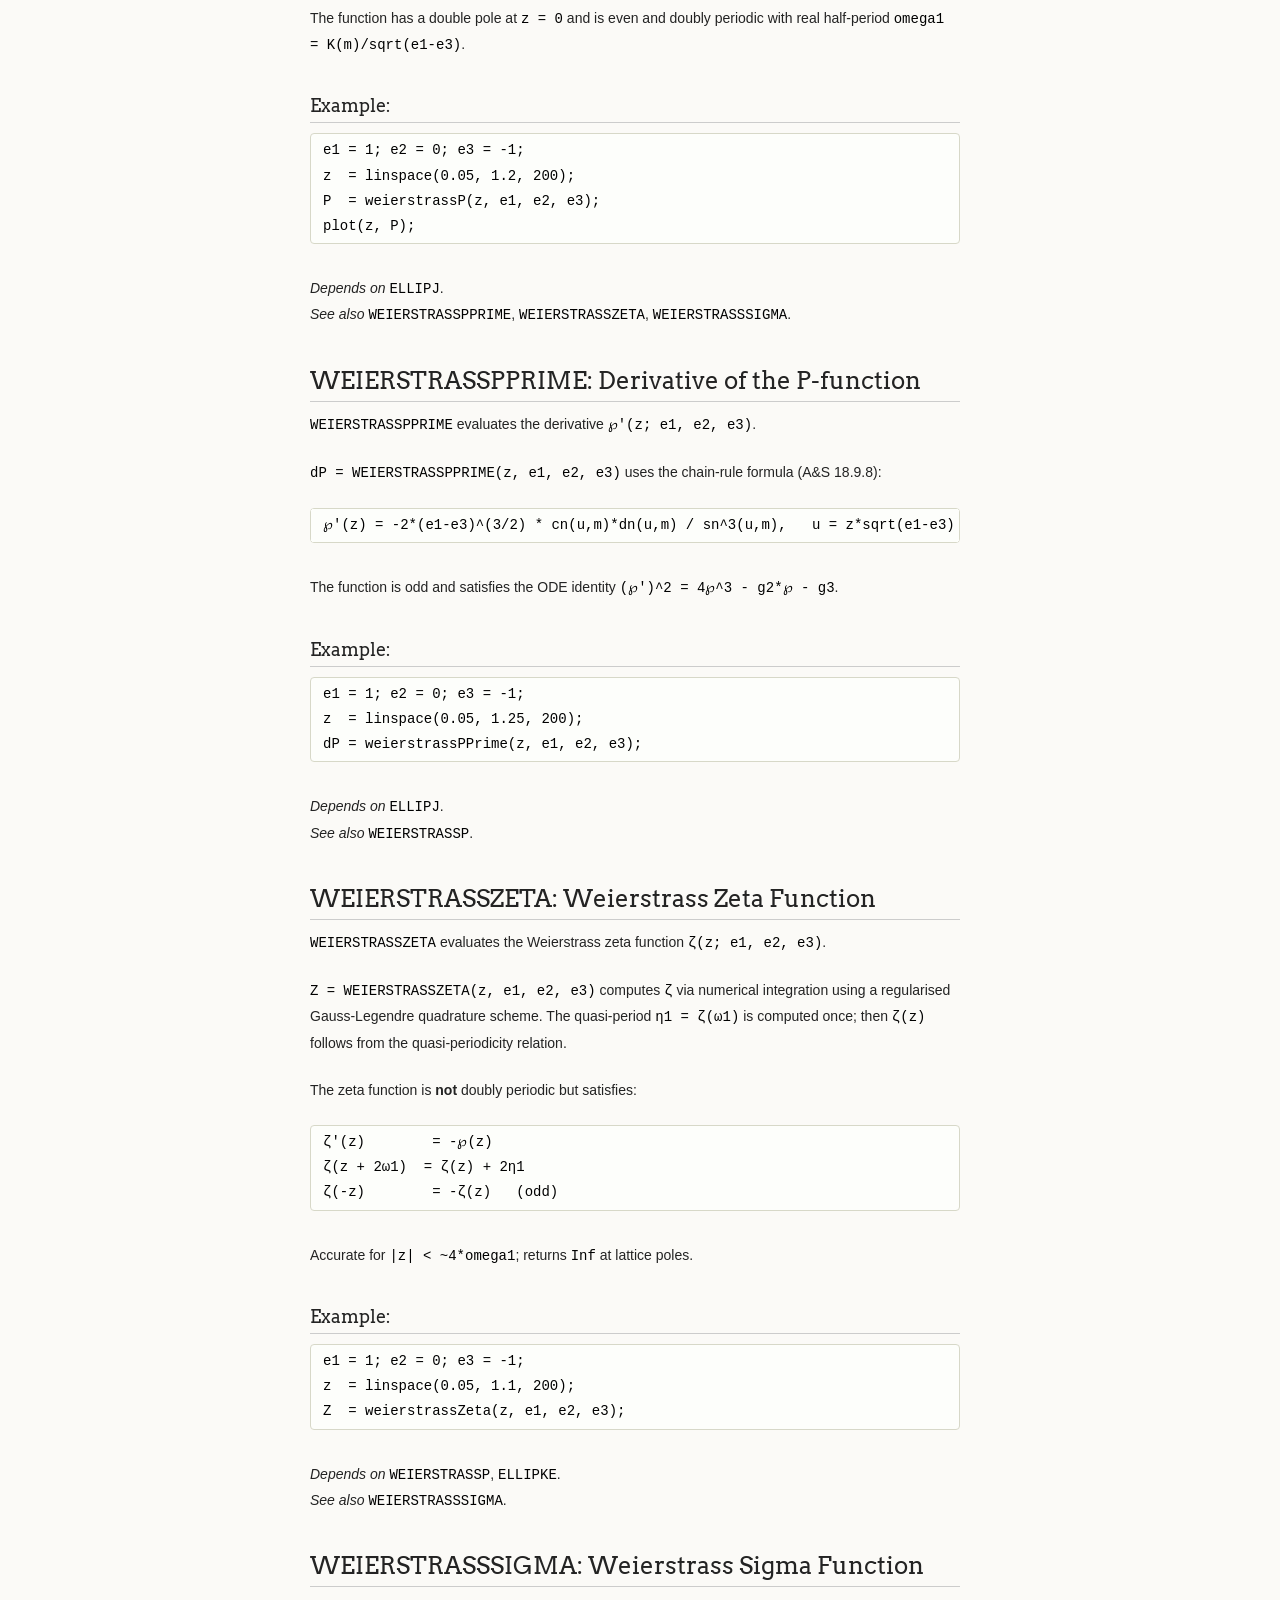
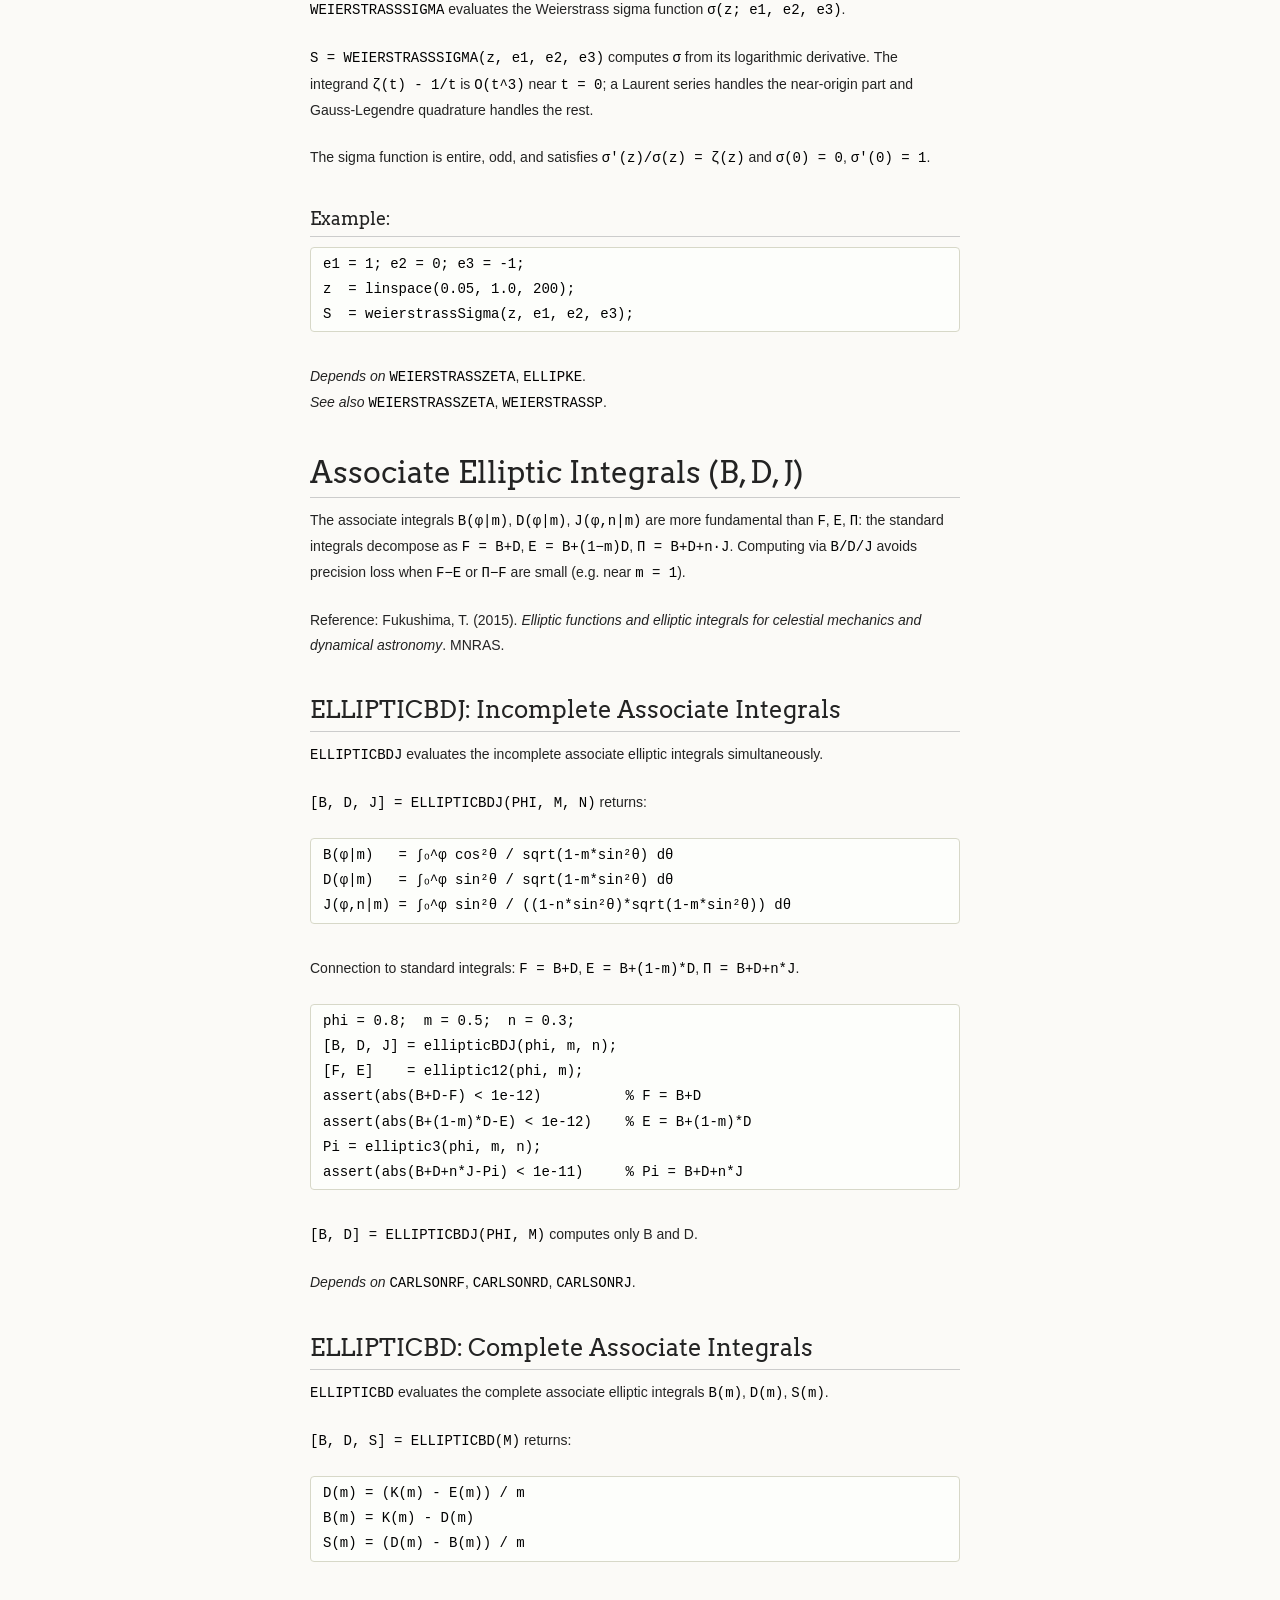
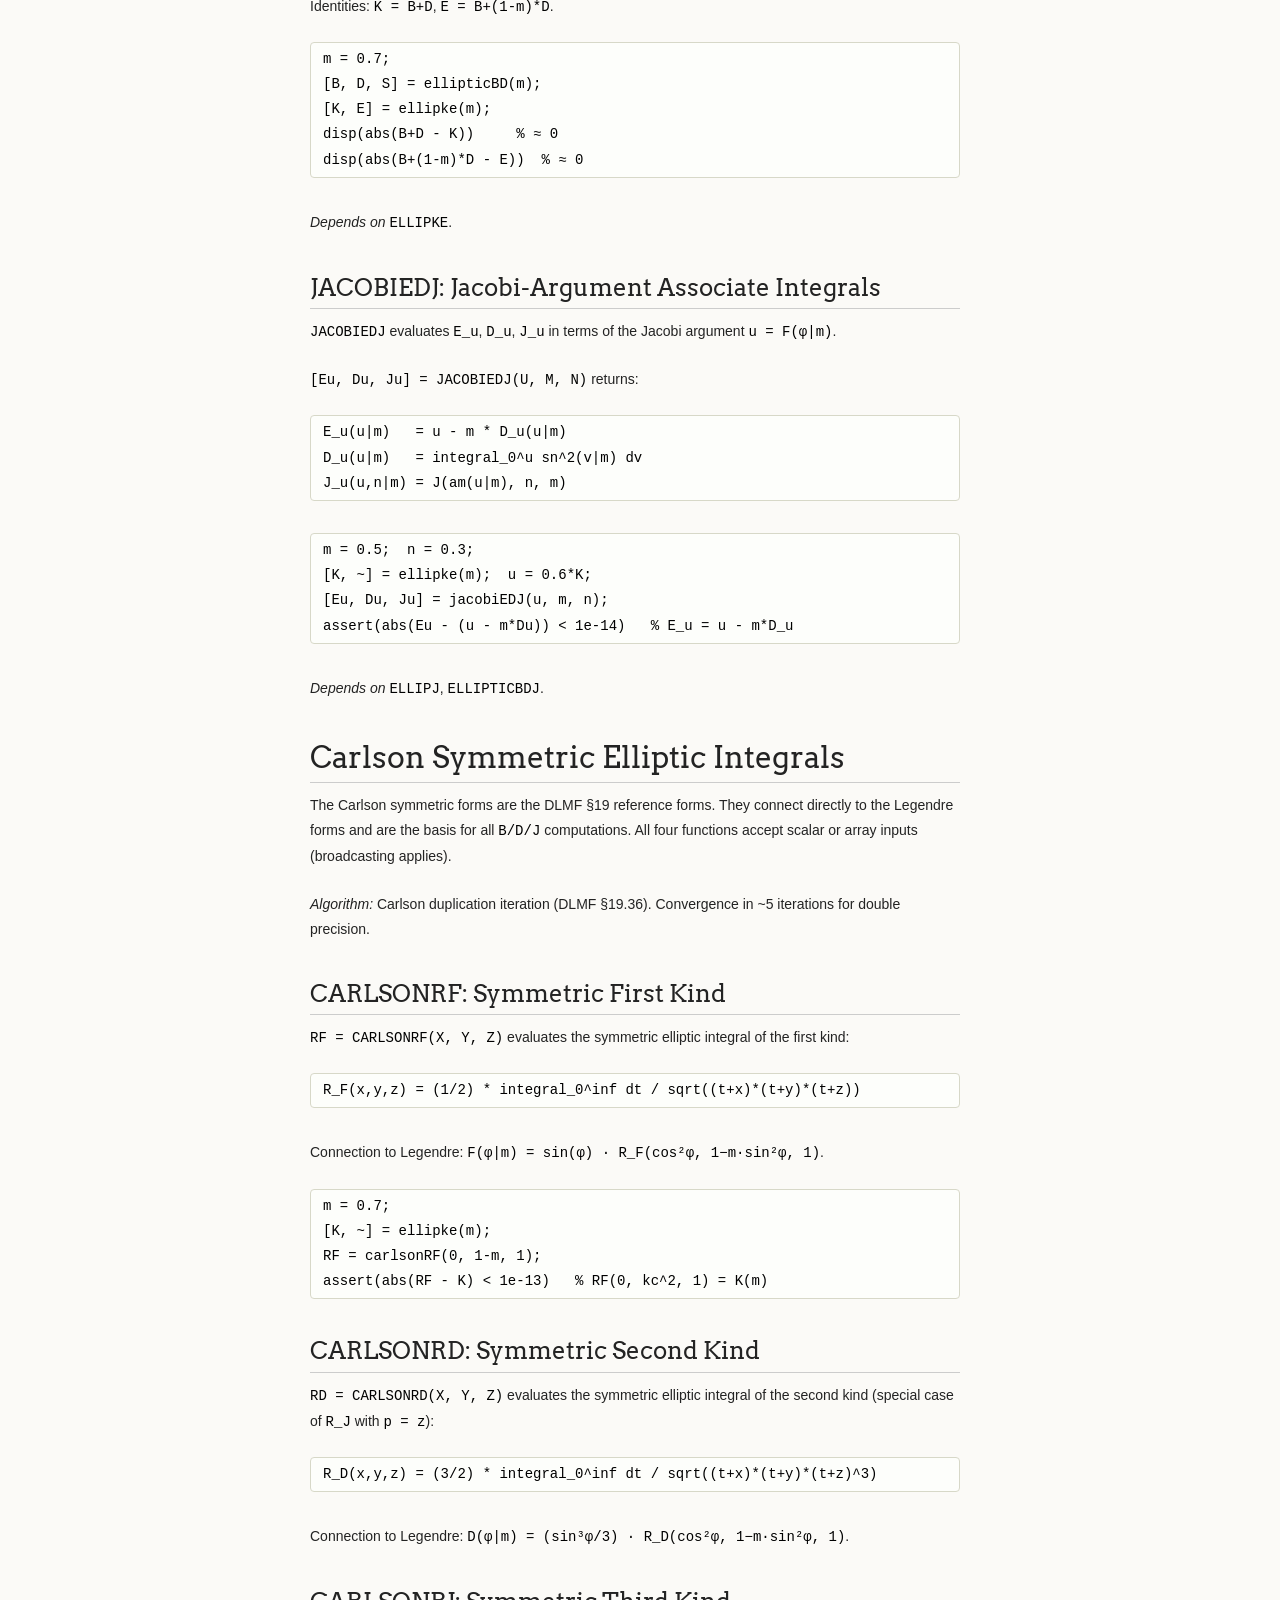
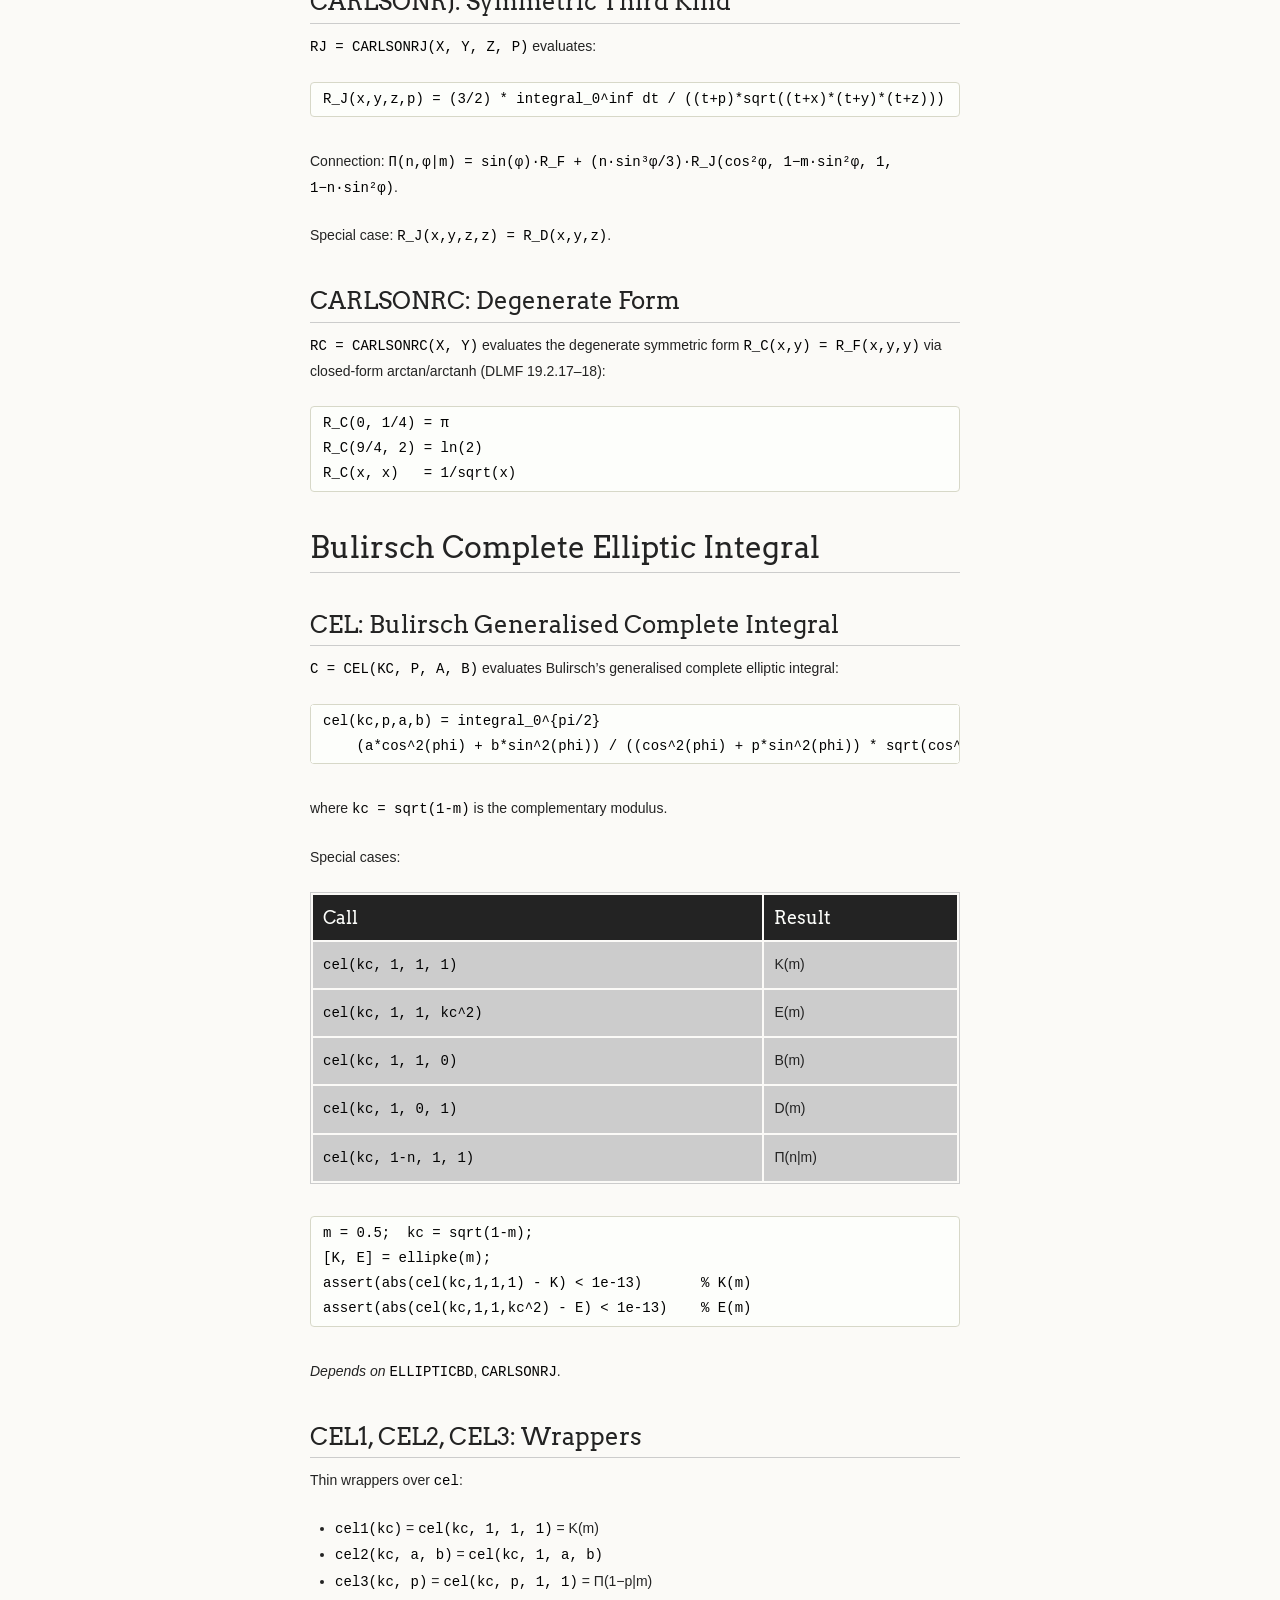
==== commit b33f4d93: "feat: publish GPU Asteroid Swarm example New browser page at examples/gpu-asteroid-swarm/ — batched " ====
--- a/index.html
+++ b/index.html
@@ -55,6 +55,10 @@
 <td>Ellipse arc length · Keplerian orbits · Kepler’s equation · Associate integrals B, D, J · Carlson convergence</td>
 </tr>
 <tr class="even">
+<td><a href="examples/gpu-asteroid-swarm/"><strong>GPU Asteroid Swarm</strong></a></td>
+<td>Real SBDB catalog · Batched Keplerian propagation · Incomplete E(φ|m) arc lengths · PyTorch CUDA / JAX / gpuArray · Horizons validation</td>
+</tr>
+<tr class="odd">
 <td><a href="examples/physical-pendulum/"><strong>Physical Pendulum &amp; Exact Trajectories</strong></a></td>
 <td>Exact period via K(k²) · Jacobi sn/cn/dn · Phase portrait · Separatrix · Period divergence · Compound pendula</td>
 </tr>
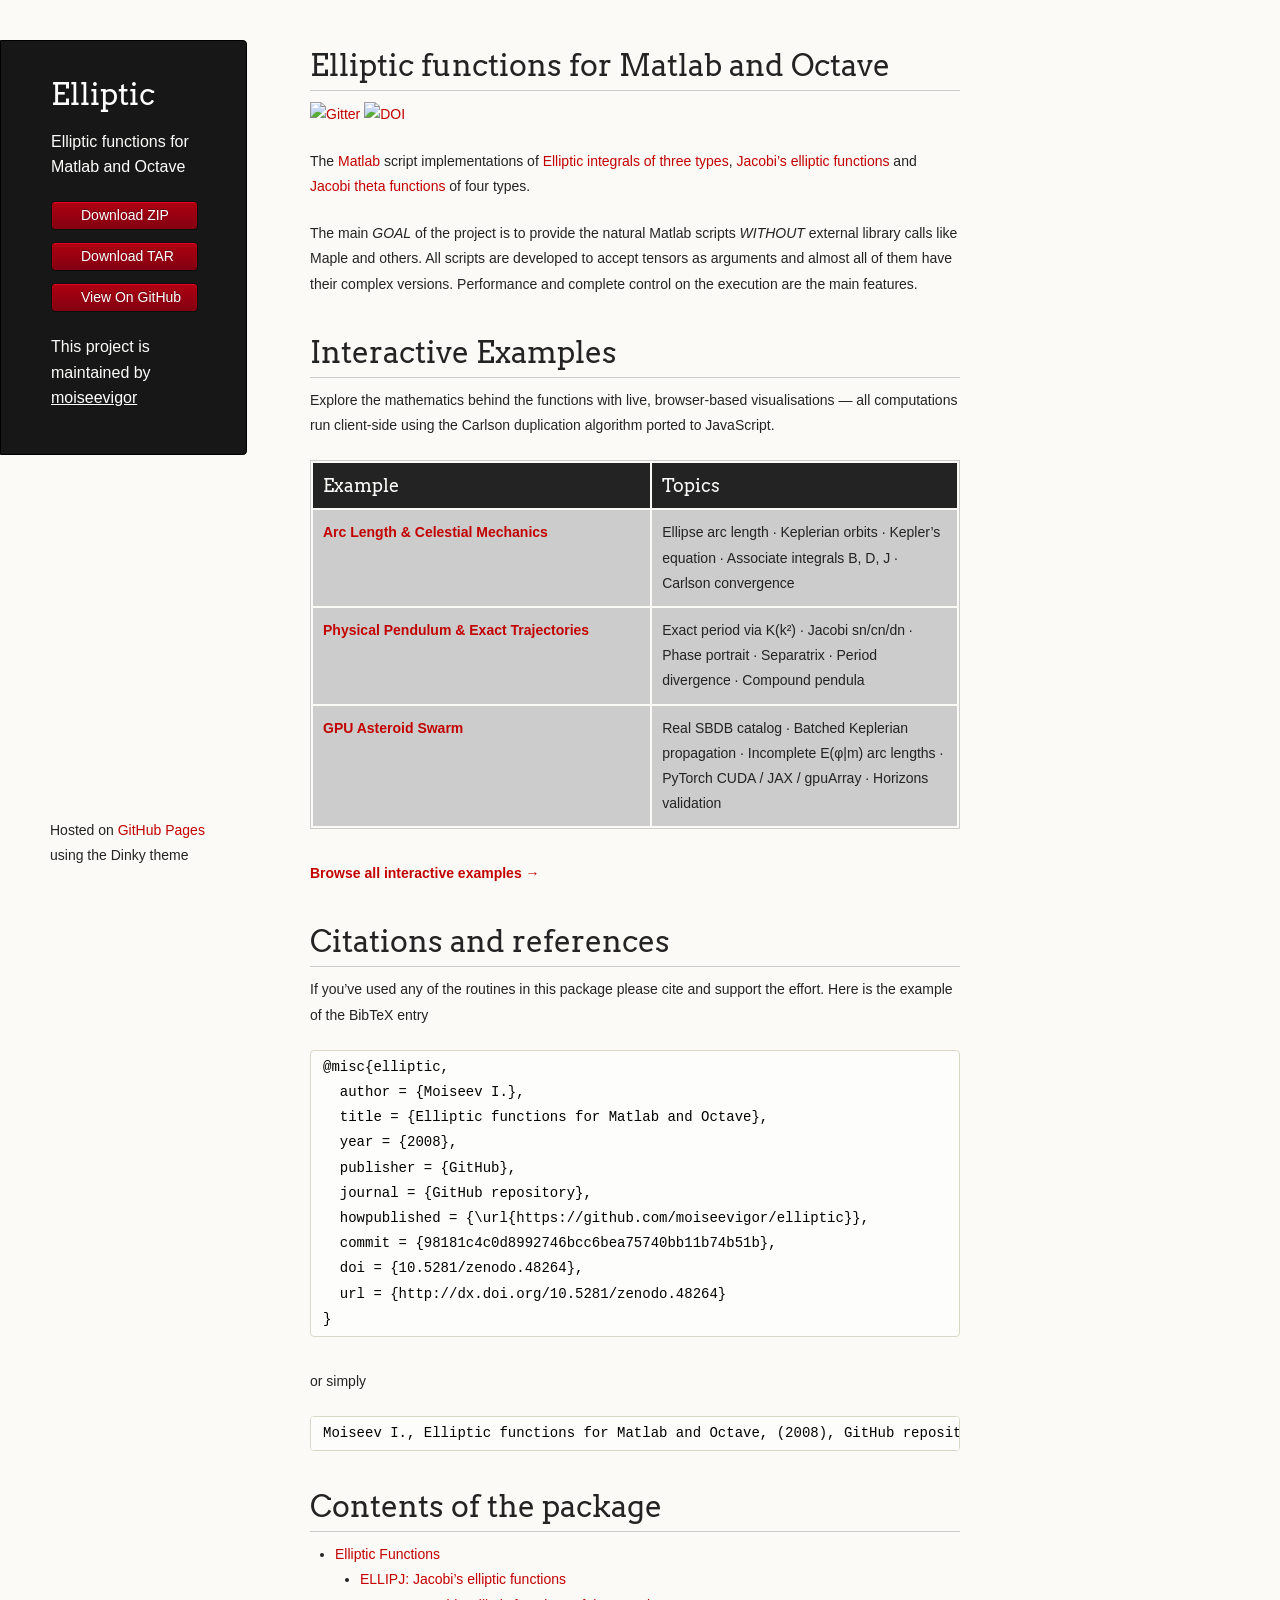
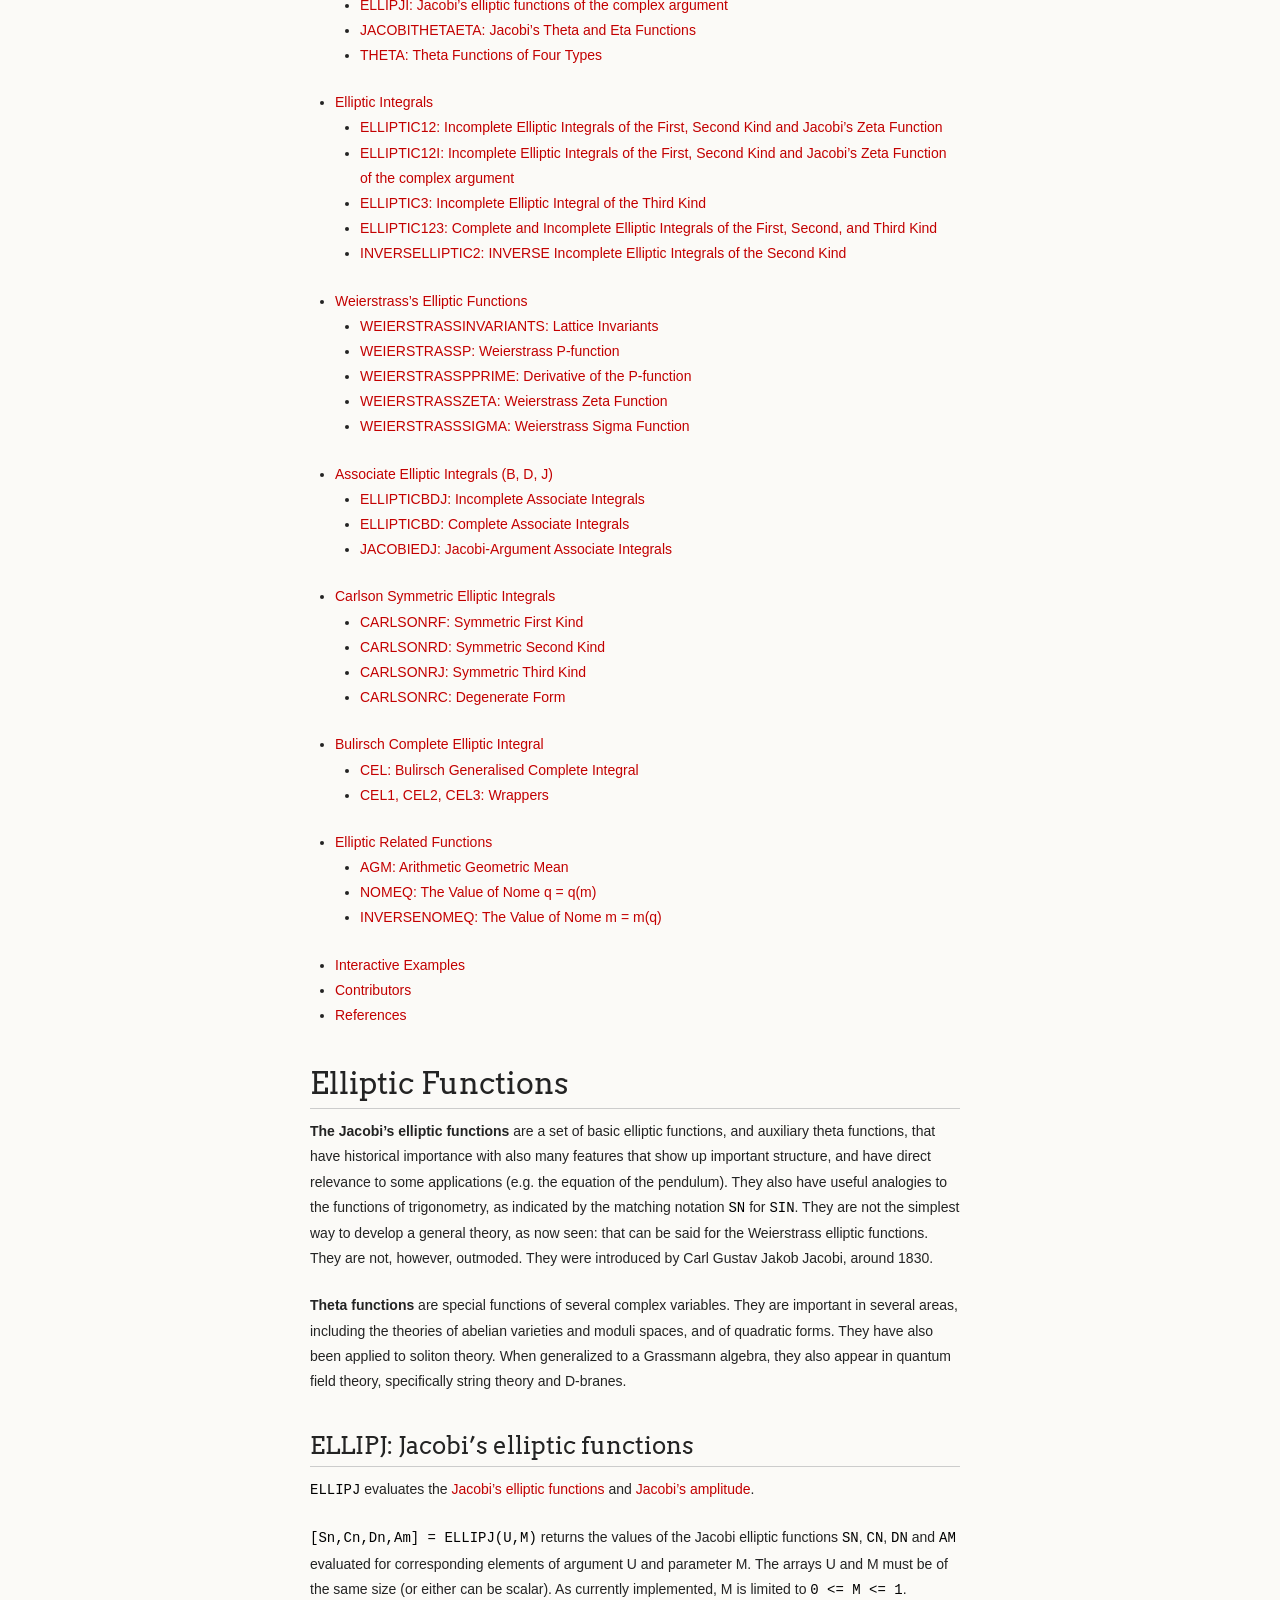
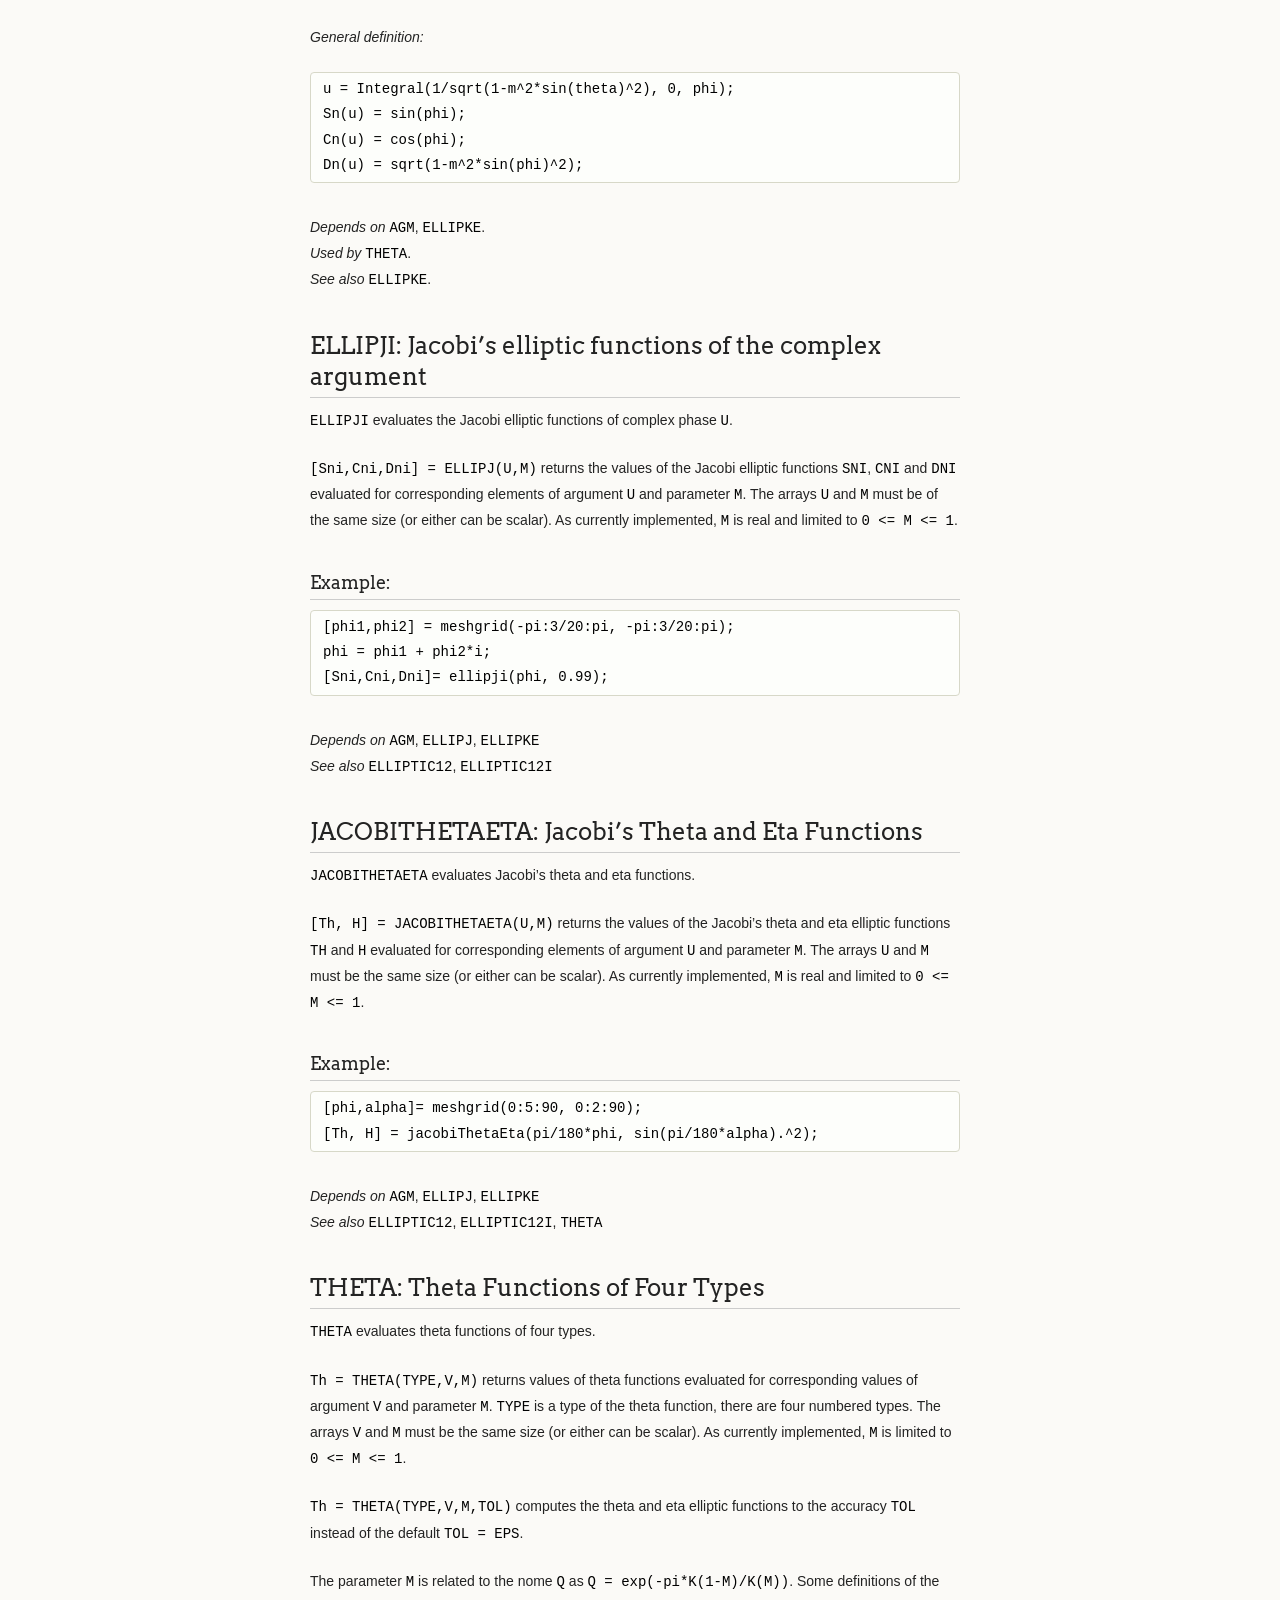
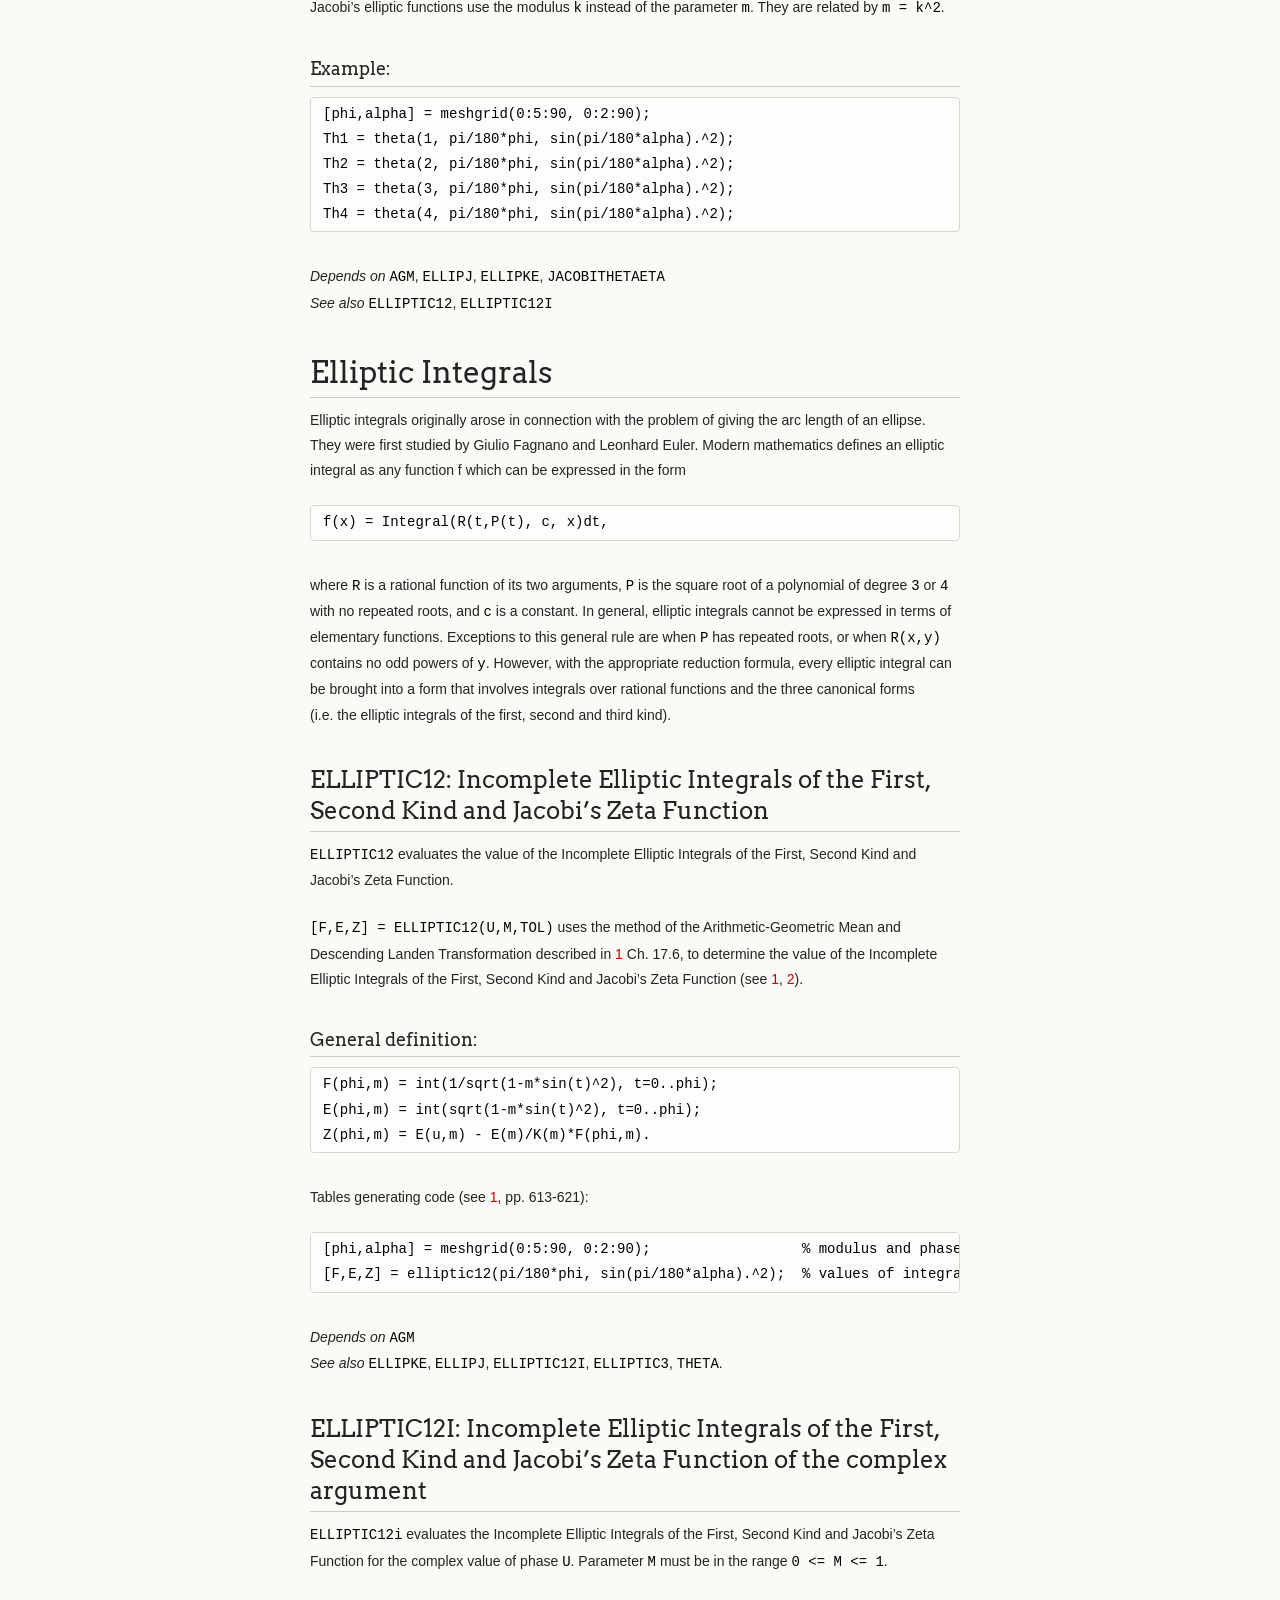
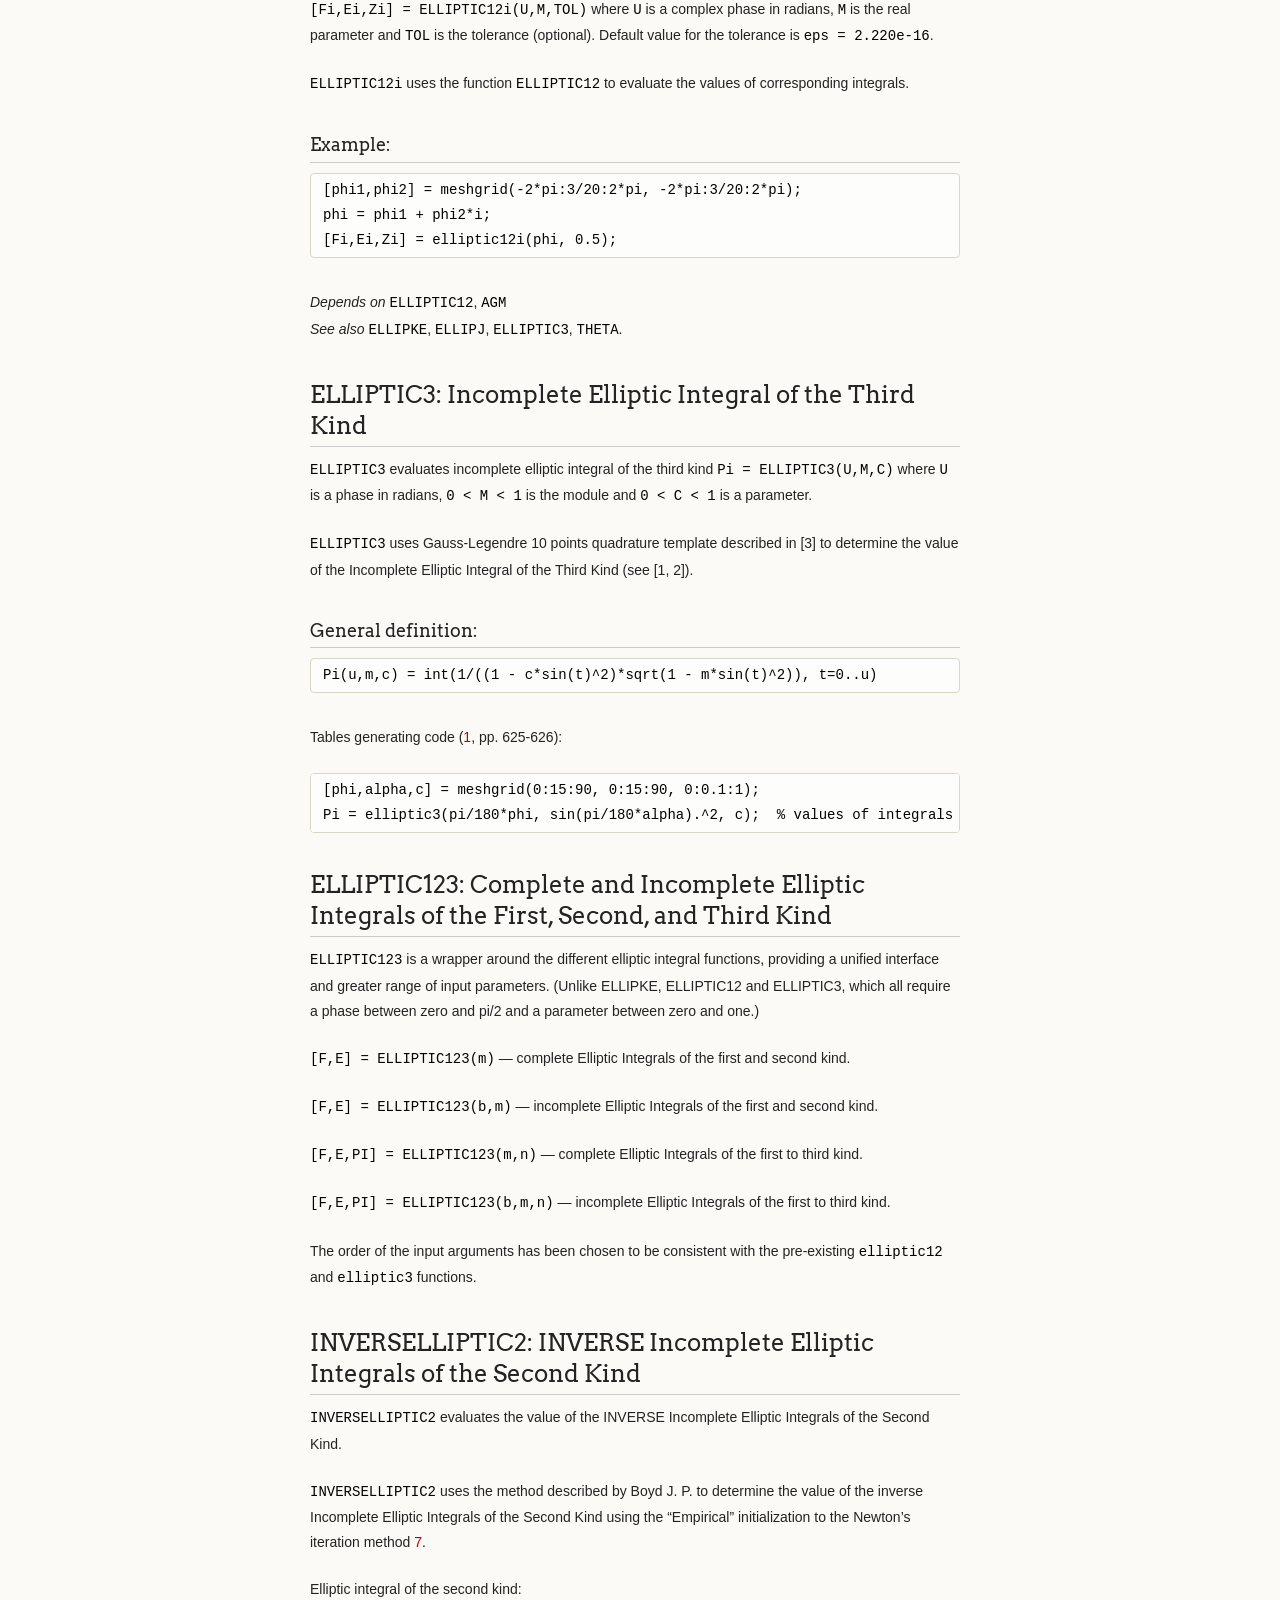
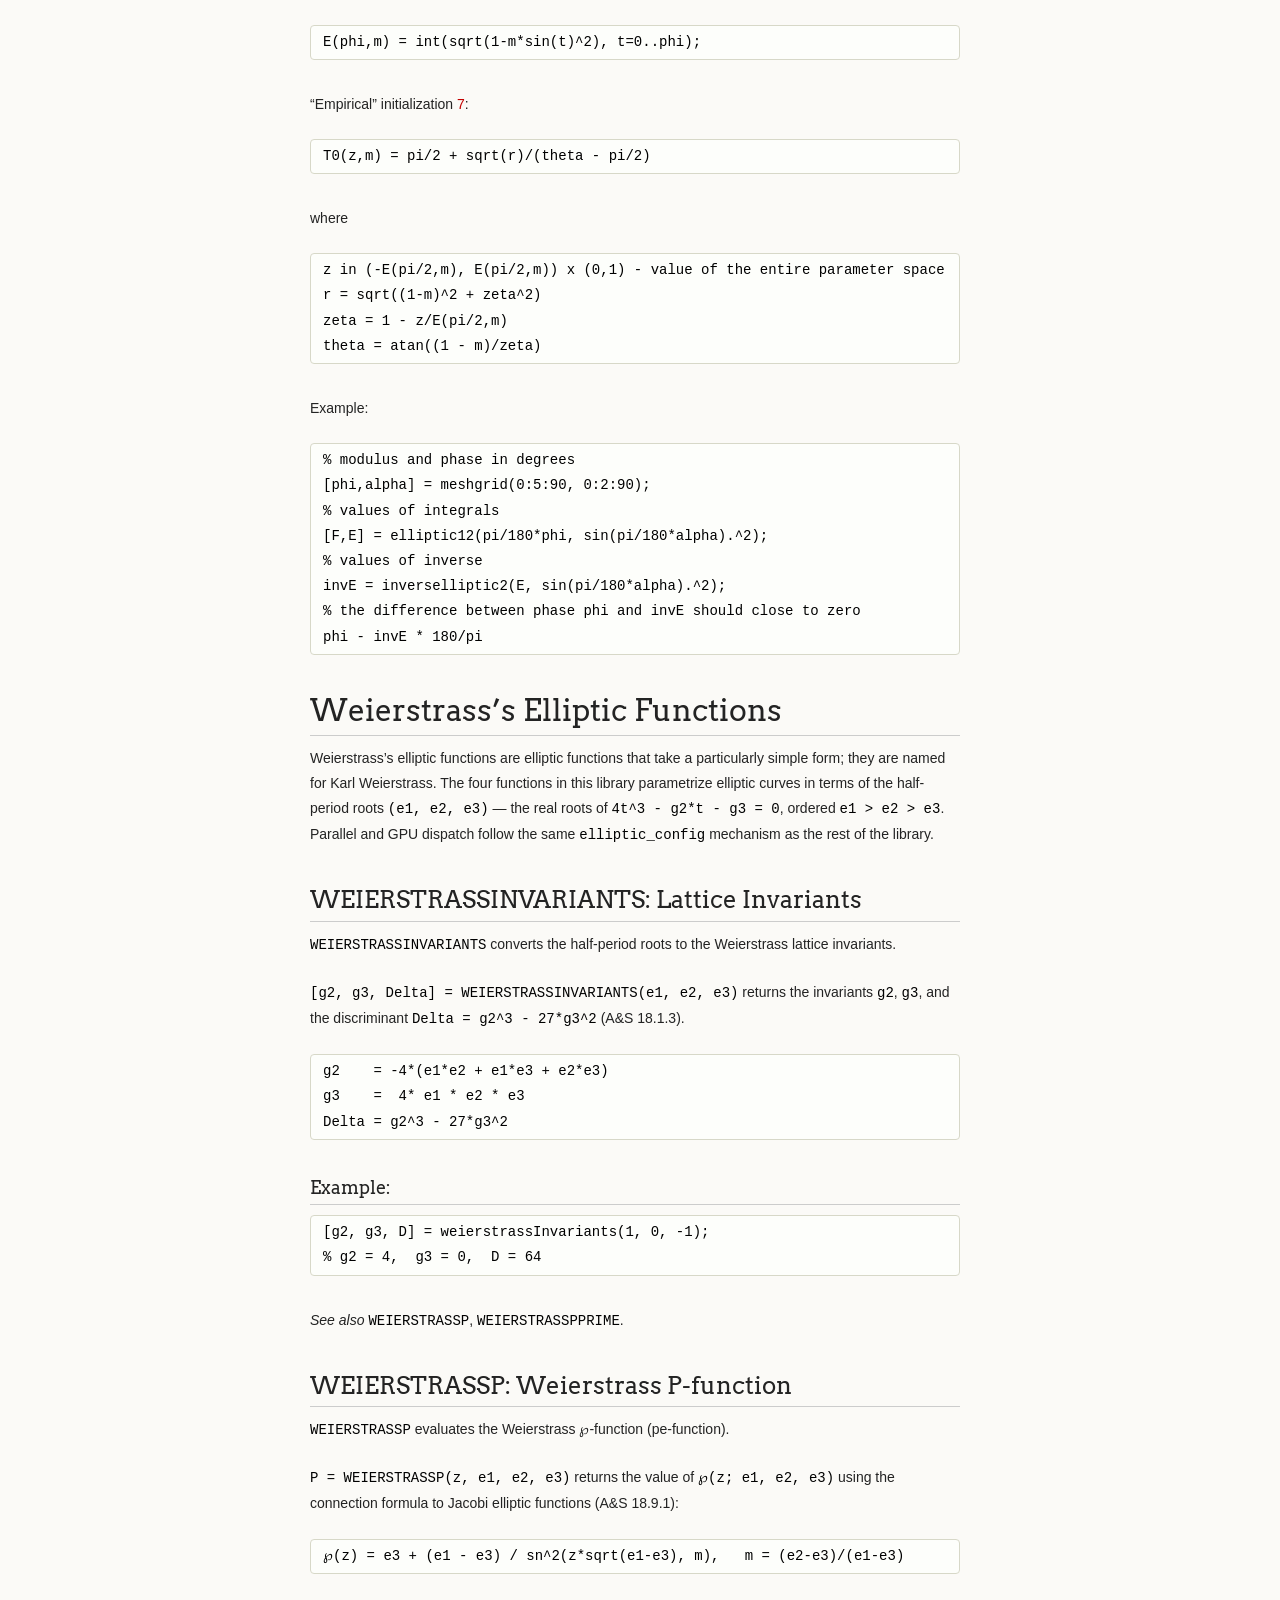
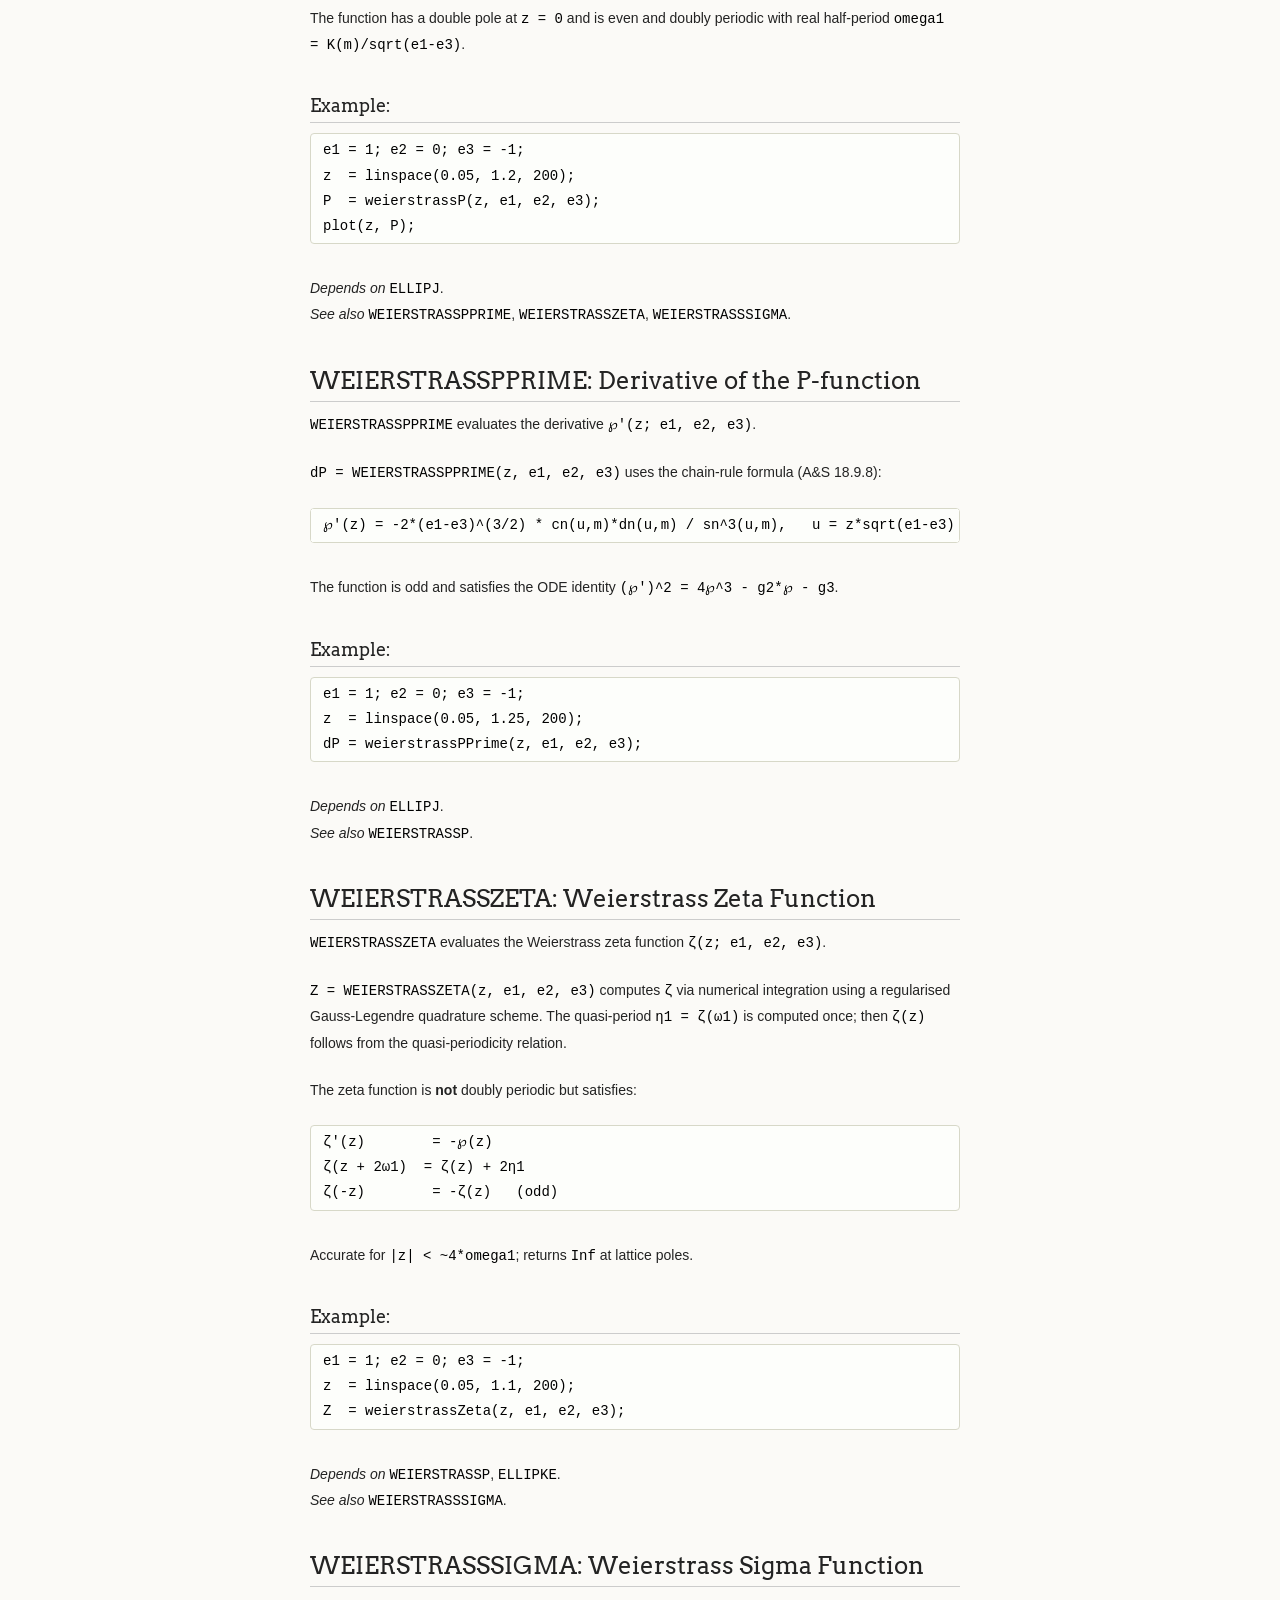
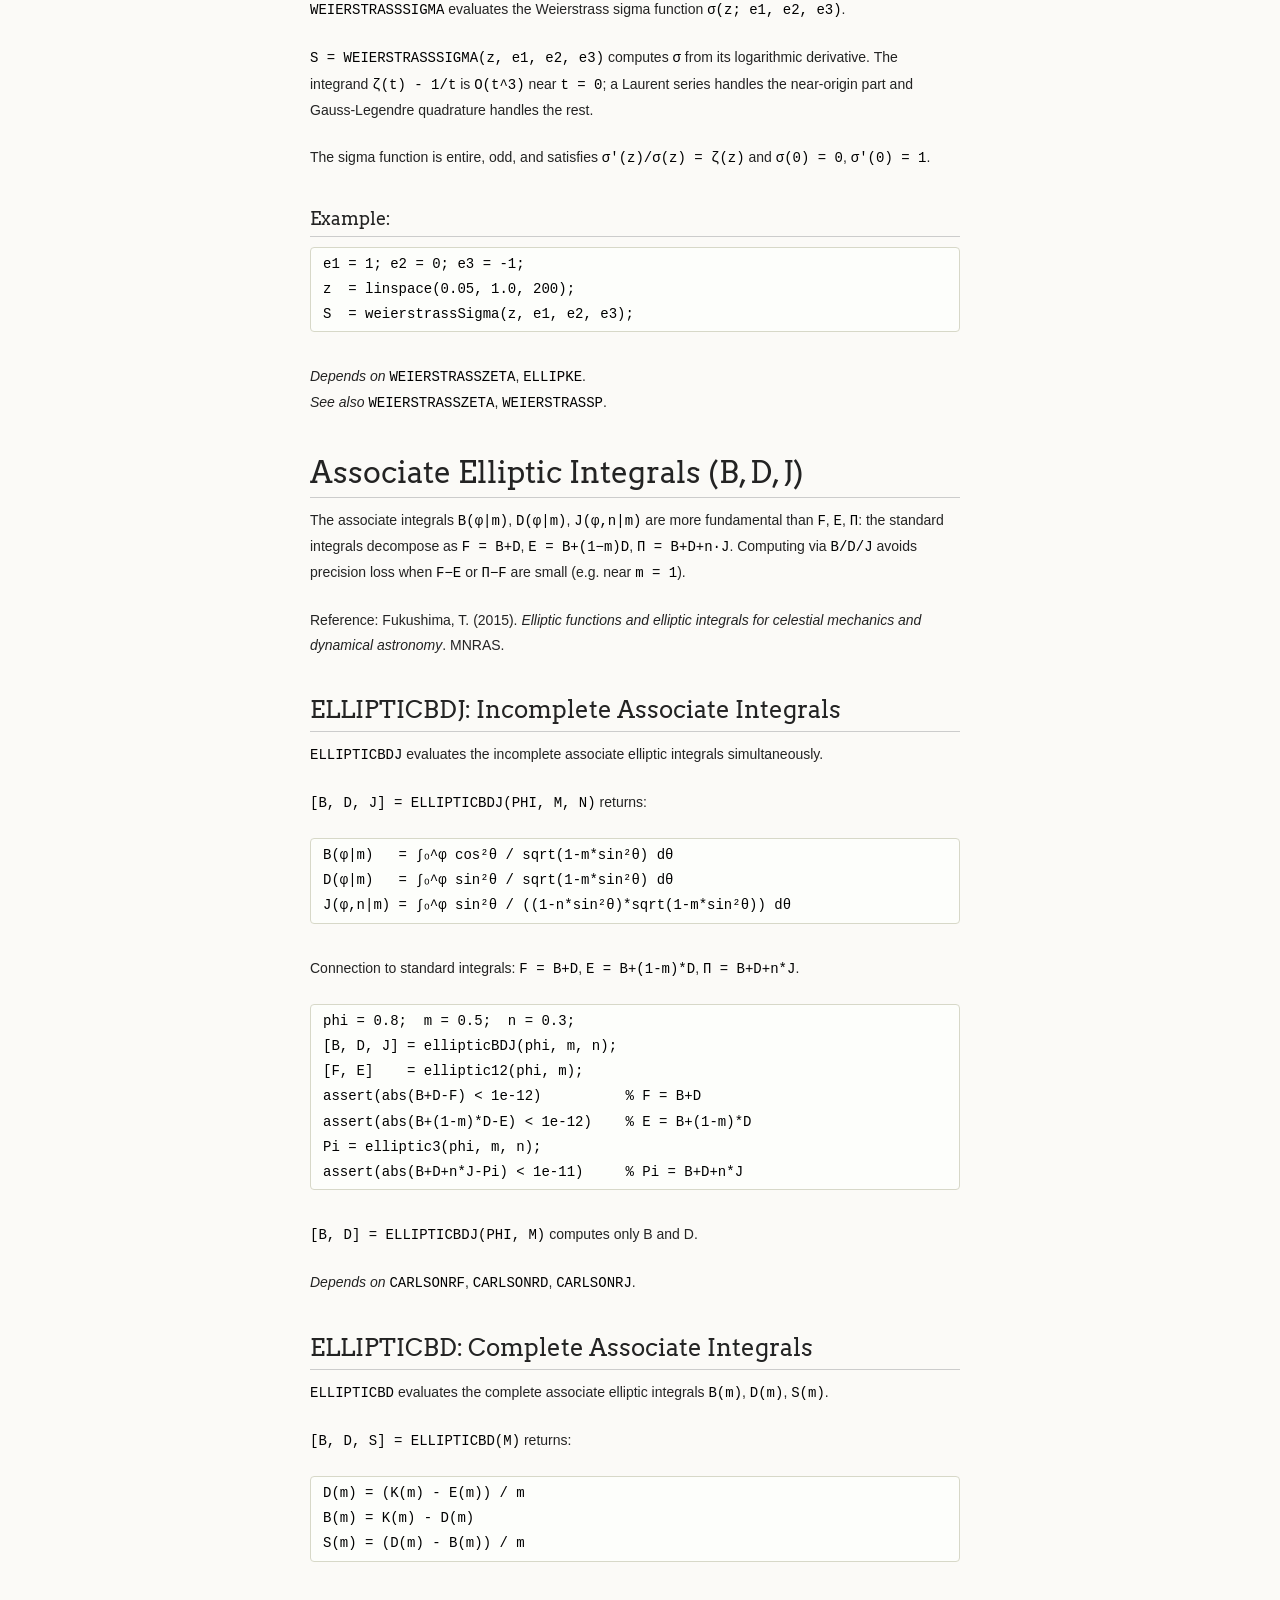
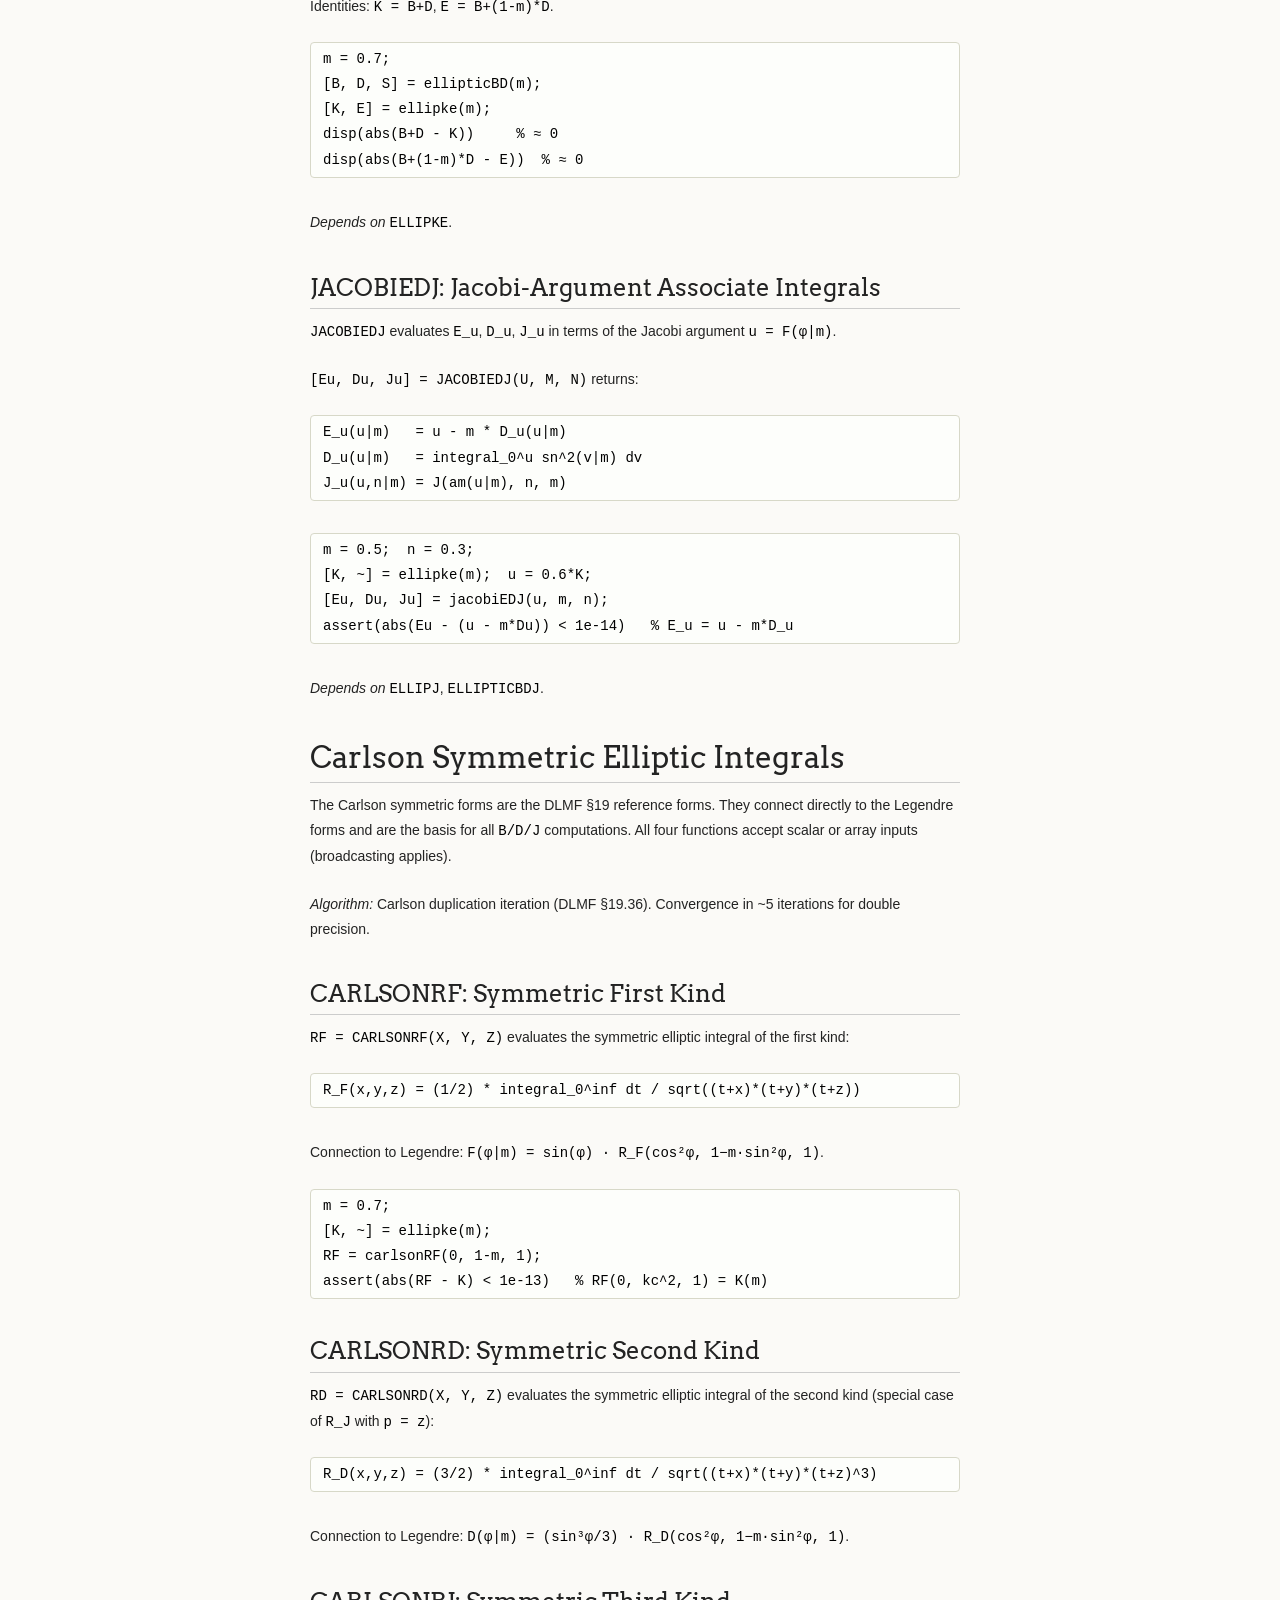
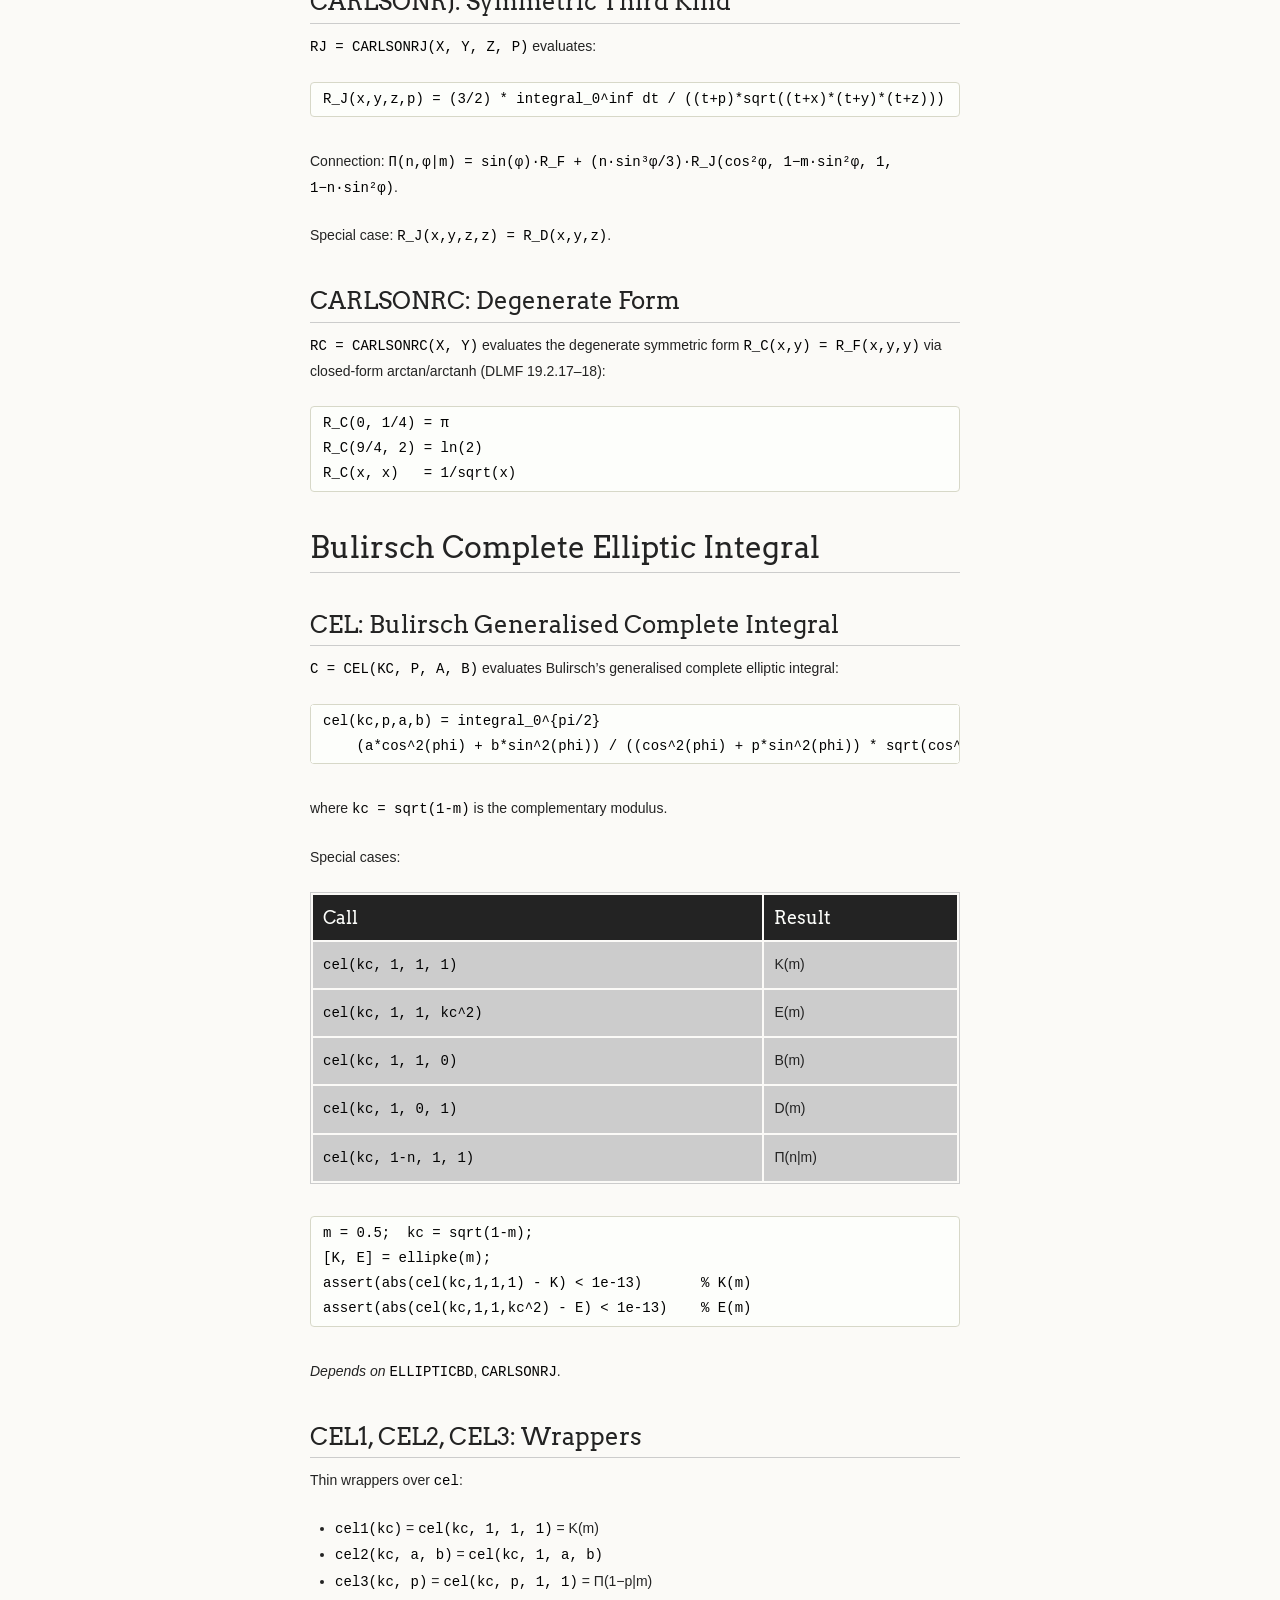
==== commit 3546d270: "docs: update gh-pages from docs/gh-pages-body.md Source: 3498cfa fix(asteroid-swarm): proofread page" ====
--- a/index.html
+++ b/index.html
@@ -31,43 +31,71 @@
       </header>
       <section>
 <h1>
-<a id="elliptic-functions-for-matlab-and-octave" class="anchor" href="#elliptic-functions-for-matlab-and-octave" aria-hidden="true"><span aria-hidden="true" class="octicon octicon-link"></span></a>Elliptic functions for Matlab and Octave</h1>
-<p><a href="https://gitter.im/moiseevigor/elliptic?utm_source=badge&amp;utm_medium=badge&amp;utm_campaign=pr-badge"><img src="https://badges.gitter.im/Join%20Chat.svg" alt="Gitter" /></a> <a href="https://zenodo.org/badge/latestdoi/5762/moiseevigor/elliptic"><img src="https://zenodo.org/badge/5762/moiseevigor/elliptic.svg" alt="DOI" /></a></p>
-<p>The <a href="http://www.mathworks.com/">Matlab</a> script implementations of <a href="http://en.wikipedia.org/wiki/Elliptic_integral">Elliptic integrals of three types</a>, <a href="http://en.wikipedia.org/wiki/Jacobi%27s_elliptic_functions">Jacobi’s elliptic functions</a> and <a href="http://en.wikipedia.org/wiki/Theta_function">Jacobi theta functions</a> of four types.</p>
-<p>The main <em>GOAL</em> of the project is to provide the natural Matlab scripts <em>WITHOUT</em> external library calls like Maple and others. All scripts are developed to accept tensors as arguments and almost all of them have their complex versions. Performance and complete control on the execution are the main features.</p>
+<a id="elliptic-functions-for-matlab-and-octave" class="anchor" href="#elliptic-functions-for-matlab-and-octave" aria-hidden="true"><span aria-hidden="true" class="octicon octicon-link"></span></a>Elliptic functions for
+Matlab and Octave</h1>
+<p><a
+href="https://gitter.im/moiseevigor/elliptic?utm_source=badge&amp;utm_medium=badge&amp;utm_campaign=pr-badge"><img
+src="https://badges.gitter.im/Join%20Chat.svg" alt="Gitter" /></a> <a
+href="https://zenodo.org/badge/latestdoi/5762/moiseevigor/elliptic"><img
+src="https://zenodo.org/badge/5762/moiseevigor/elliptic.svg"
+alt="DOI" /></a></p>
+<p>The <a href="http://www.mathworks.com/">Matlab</a> script
+implementations of <a
+href="http://en.wikipedia.org/wiki/Elliptic_integral">Elliptic integrals
+of three types</a>, <a
+href="http://en.wikipedia.org/wiki/Jacobi%27s_elliptic_functions">Jacobi’s
+elliptic functions</a> and <a
+href="http://en.wikipedia.org/wiki/Theta_function">Jacobi theta
+functions</a> of four types.</p>
+<p>The main <em>GOAL</em> of the project is to provide the natural
+Matlab scripts <em>WITHOUT</em> external library calls like Maple and
+others. All scripts are developed to accept tensors as arguments and
+almost all of them have their complex versions. Performance and complete
+control on the execution are the main features.</p>
 <h1>
 <a id="interactive-examples" class="anchor" href="#interactive-examples" aria-hidden="true"><span aria-hidden="true" class="octicon octicon-link"></span></a>Interactive Examples</h1>
-<p>Explore the mathematics behind the functions with live, browser-based visualisations — all computations run client-side using the Carlson duplication algorithm ported to JavaScript.</p>
+<p>Explore the mathematics behind the functions with live, browser-based
+visualisations — all computations run client-side using the Carlson
+duplication algorithm ported to JavaScript.</p>
 <table>
 <colgroup>
 <col style="width: 52%" />
 <col style="width: 47%" />
 </colgroup>
 <thead>
-<tr class="header">
+<tr>
 <th>Example</th>
 <th>Topics</th>
 </tr>
 </thead>
 <tbody>
-<tr class="odd">
-<td><a href="examples/arclength-celestial-mechanics/"><strong>Arc Length &amp; Celestial Mechanics</strong></a></td>
-<td>Ellipse arc length · Keplerian orbits · Kepler’s equation · Associate integrals B, D, J · Carlson convergence</td>
-</tr>
-<tr class="even">
-<td><a href="examples/gpu-asteroid-swarm/"><strong>GPU Asteroid Swarm</strong></a></td>
-<td>Real SBDB catalog · Batched Keplerian propagation · Incomplete E(φ|m) arc lengths · PyTorch CUDA / JAX / gpuArray · Horizons validation</td>
-</tr>
-<tr class="odd">
-<td><a href="examples/physical-pendulum/"><strong>Physical Pendulum &amp; Exact Trajectories</strong></a></td>
-<td>Exact period via K(k²) · Jacobi sn/cn/dn · Phase portrait · Separatrix · Period divergence · Compound pendula</td>
+<tr>
+<td><a href="examples/arclength-celestial-mechanics/"><strong>Arc Length
+&amp; Celestial Mechanics</strong></a></td>
+<td>Ellipse arc length · Keplerian orbits · Kepler’s equation ·
+Associate integrals B, D, J · Carlson convergence</td>
+</tr>
+<tr>
+<td><a href="examples/physical-pendulum/"><strong>Physical Pendulum
+&amp; Exact Trajectories</strong></a></td>
+<td>Exact period via K(k²) · Jacobi sn/cn/dn · Phase portrait ·
+Separatrix · Period divergence · Compound pendula</td>
+</tr>
+<tr>
+<td><a href="examples/gpu-asteroid-swarm/"><strong>GPU Asteroid
+Swarm</strong></a></td>
+<td>Real SBDB catalog · Batched Keplerian propagation · Incomplete
+E(φ|m) arc lengths · PyTorch CUDA / JAX / gpuArray · Horizons
+validation</td>
 </tr>
 </tbody>
 </table>
-<p><a href="examples/"><strong>Browse all interactive examples →</strong></a></p>
+<p><a href="examples/"><strong>Browse all interactive examples
+→</strong></a></p>
 <h1>
 <a id="citations-and-references" class="anchor" href="#citations-and-references" aria-hidden="true"><span aria-hidden="true" class="octicon octicon-link"></span></a>Citations and references</h1>
-<p>If you’ve used any of the routines in this package please cite and support the effort. Here is the example of the BibTeX entry</p>
+<p>If you’ve used any of the routines in this package please cite and
+support the effort. Here is the example of the BibTeX entry</p>
 <pre><code>@misc{elliptic,
   author = {Moiseev I.},
   title = {Elliptic functions for Matlab and Octave},
@@ -86,50 +114,94 @@
 <ul>
 <li><a href="#elliptic-functions">Elliptic Functions</a>
 <ul>
-<li><a href="#ellipj-jacobis-elliptic-functions">ELLIPJ: Jacobi’s elliptic functions</a></li>
-<li><a href="#ellipji-jacobis-elliptic-functions-of-the-complex-argument">ELLIPJI: Jacobi’s elliptic functions of the complex argument</a></li>
-<li><a href="#jacobithetaeta-jacobis-theta-and-eta-functions">JACOBITHETAETA: Jacobi’s Theta and Eta Functions</a></li>
-<li><a href="#theta-theta-functions-of-four-types">THETA: Theta Functions of Four Types</a></li>
+<li><a href="#ellipj-jacobis-elliptic-functions">ELLIPJ: Jacobi’s
+elliptic functions</a></li>
+<li><a
+href="#ellipji-jacobis-elliptic-functions-of-the-complex-argument">ELLIPJI:
+Jacobi’s elliptic functions of the complex argument</a></li>
+<li><a
+href="#jacobithetaeta-jacobis-theta-and-eta-functions">JACOBITHETAETA:
+Jacobi’s Theta and Eta Functions</a></li>
+<li><a href="#theta-theta-functions-of-four-types">THETA: Theta
+Functions of Four Types</a></li>
 </ul></li>
 <li><a href="#elliptic-integrals">Elliptic Integrals</a>
 <ul>
-<li><a href="#elliptic12-incomplete-elliptic-integrals-of-the-first-second-kind-and-jacobis-zeta-function">ELLIPTIC12: Incomplete Elliptic Integrals of the First, Second Kind and Jacobi’s Zeta Function</a></li>
-<li><a href="#elliptic12i-incomplete-elliptic-integrals-of-the-first-second-kind-and-jacobis-zeta-function-of-the-complex-argument">ELLIPTIC12I: Incomplete Elliptic Integrals of the First, Second Kind and Jacobi’s Zeta Function of the complex argument</a></li>
-<li><a href="#elliptic3-incomplete-elliptic-integral-of-the-third-kind">ELLIPTIC3: Incomplete Elliptic Integral of the Third Kind</a></li>
-<li><a href="#elliptic123-complete-and-incomplete-elliptic-integrals-of-the-first-second-and-third-kind">ELLIPTIC123: Complete and Incomplete Elliptic Integrals of the First, Second, and Third Kind</a></li>
-<li><a href="#inverselliptic2-inverse-incomplete-elliptic-integrals-of-the-second-kind">INVERSELLIPTIC2: INVERSE Incomplete Elliptic Integrals of the Second Kind</a></li>
+<li><a
+href="#elliptic12-incomplete-elliptic-integrals-of-the-first-second-kind-and-jacobis-zeta-function">ELLIPTIC12:
+Incomplete Elliptic Integrals of the First, Second Kind and Jacobi’s
+Zeta Function</a></li>
+<li><a
+href="#elliptic12i-incomplete-elliptic-integrals-of-the-first-second-kind-and-jacobis-zeta-function-of-the-complex-argument">ELLIPTIC12I:
+Incomplete Elliptic Integrals of the First, Second Kind and Jacobi’s
+Zeta Function of the complex argument</a></li>
+<li><a
+href="#elliptic3-incomplete-elliptic-integral-of-the-third-kind">ELLIPTIC3:
+Incomplete Elliptic Integral of the Third Kind</a></li>
+<li><a
+href="#elliptic123-complete-and-incomplete-elliptic-integrals-of-the-first-second-and-third-kind">ELLIPTIC123:
+Complete and Incomplete Elliptic Integrals of the First, Second, and
+Third Kind</a></li>
+<li><a
+href="#inverselliptic2-inverse-incomplete-elliptic-integrals-of-the-second-kind">INVERSELLIPTIC2:
+INVERSE Incomplete Elliptic Integrals of the Second Kind</a></li>
 </ul></li>
-<li><a href="#weierstrasss-elliptic-functions">Weierstrass’s Elliptic Functions</a>
-<ul>
-<li><a href="#weierstrassinvariants-lattice-invariants">WEIERSTRASSINVARIANTS: Lattice Invariants</a></li>
-<li><a href="#weierstrassp-weierstrass-p-function">WEIERSTRASSP: Weierstrass P-function</a></li>
-<li><a href="#weierstrasspprime-derivative-of-the-p-function">WEIERSTRASSPPRIME: Derivative of the P-function</a></li>
-<li><a href="#weierstrasszeta-weierstrass-zeta-function">WEIERSTRASSZETA: Weierstrass Zeta Function</a></li>
-<li><a href="#weierstrasssigma-weierstrass-sigma-function">WEIERSTRASSSIGMA: Weierstrass Sigma Function</a></li>
+<li><a href="#weierstrasss-elliptic-functions">Weierstrass’s Elliptic
+Functions</a>
+<ul>
+<li><a
+href="#weierstrassinvariants-lattice-invariants">WEIERSTRASSINVARIANTS:
+Lattice Invariants</a></li>
+<li><a href="#weierstrassp-weierstrass-p-function">WEIERSTRASSP:
+Weierstrass P-function</a></li>
+<li><a
+href="#weierstrasspprime-derivative-of-the-p-function">WEIERSTRASSPPRIME:
+Derivative of the P-function</a></li>
+<li><a
+href="#weierstrasszeta-weierstrass-zeta-function">WEIERSTRASSZETA:
+Weierstrass Zeta Function</a></li>
+<li><a
+href="#weierstrasssigma-weierstrass-sigma-function">WEIERSTRASSSIGMA:
+Weierstrass Sigma Function</a></li>
 </ul></li>
-<li><a href="#associate-elliptic-integrals-b-d-j">Associate Elliptic Integrals (B, D, J)</a>
-<ul>
-<li><a href="#ellipticbdj-incomplete-associate-integrals">ELLIPTICBDJ: Incomplete Associate Integrals</a></li>
-<li><a href="#ellipticbd-complete-associate-integrals">ELLIPTICBD: Complete Associate Integrals</a></li>
-<li><a href="#jacobiedj-jacobi-argument-associate-integrals">JACOBIEDJ: Jacobi-Argument Associate Integrals</a></li>
+<li><a href="#associate-elliptic-integrals-b-d-j">Associate Elliptic
+Integrals (B, D, J)</a>
+<ul>
+<li><a href="#ellipticbdj-incomplete-associate-integrals">ELLIPTICBDJ:
+Incomplete Associate Integrals</a></li>
+<li><a href="#ellipticbd-complete-associate-integrals">ELLIPTICBD:
+Complete Associate Integrals</a></li>
+<li><a href="#jacobiedj-jacobi-argument-associate-integrals">JACOBIEDJ:
+Jacobi-Argument Associate Integrals</a></li>
 </ul></li>
-<li><a href="#carlson-symmetric-elliptic-integrals">Carlson Symmetric Elliptic Integrals</a>
-<ul>
-<li><a href="#carlsonrf-symmetric-first-kind">CARLSONRF: Symmetric First Kind</a></li>
-<li><a href="#carlsonrd-symmetric-second-kind">CARLSONRD: Symmetric Second Kind</a></li>
-<li><a href="#carlsonrj-symmetric-third-kind">CARLSONRJ: Symmetric Third Kind</a></li>
-<li><a href="#carlsonrc-degenerate-form">CARLSONRC: Degenerate Form</a></li>
+<li><a href="#carlson-symmetric-elliptic-integrals">Carlson Symmetric
+Elliptic Integrals</a>
+<ul>
+<li><a href="#carlsonrf-symmetric-first-kind">CARLSONRF: Symmetric First
+Kind</a></li>
+<li><a href="#carlsonrd-symmetric-second-kind">CARLSONRD: Symmetric
+Second Kind</a></li>
+<li><a href="#carlsonrj-symmetric-third-kind">CARLSONRJ: Symmetric Third
+Kind</a></li>
+<li><a href="#carlsonrc-degenerate-form">CARLSONRC: Degenerate
+Form</a></li>
 </ul></li>
-<li><a href="#bulirsch-complete-elliptic-integral">Bulirsch Complete Elliptic Integral</a>
-<ul>
-<li><a href="#cel-bulirsch-generalised-complete-integral">CEL: Bulirsch Generalised Complete Integral</a></li>
-<li><a href="#cel1-cel2-cel3-wrappers">CEL1, CEL2, CEL3: Wrappers</a></li>
+<li><a href="#bulirsch-complete-elliptic-integral">Bulirsch Complete
+Elliptic Integral</a>
+<ul>
+<li><a href="#cel-bulirsch-generalised-complete-integral">CEL: Bulirsch
+Generalised Complete Integral</a></li>
+<li><a href="#cel1-cel2-cel3-wrappers">CEL1, CEL2, CEL3:
+Wrappers</a></li>
 </ul></li>
 <li><a href="#elliptic-related-functions">Elliptic Related Functions</a>
 <ul>
-<li><a href="#agm-arithmetic-geometric-mean">AGM: Arithmetic Geometric Mean</a></li>
-<li><a href="#nomeq-the-value-of-nome-q--qm">NOMEQ: The Value of Nome q = q(m)</a></li>
-<li><a href="#inversenomeq-the-value-of-nome-m--mq">INVERSENOMEQ: The Value of Nome m = m(q)</a></li>
+<li><a href="#agm-arithmetic-geometric-mean">AGM: Arithmetic Geometric
+Mean</a></li>
+<li><a href="#nomeq-the-value-of-nome-q--qm">NOMEQ: The Value of Nome q
+= q(m)</a></li>
+<li><a href="#inversenomeq-the-value-of-nome-m--mq">INVERSENOMEQ: The
+Value of Nome m = m(q)</a></li>
 </ul></li>
 <li><a href="#interactive-examples">Interactive Examples</a></li>
 <li><a href="#contributors">Contributors</a></li>
@@ -137,43 +209,101 @@
 </ul>
 <h1>
 <a id="elliptic-functions" class="anchor" href="#elliptic-functions" aria-hidden="true"><span aria-hidden="true" class="octicon octicon-link"></span></a>Elliptic Functions</h1>
-<p><strong>The Jacobi’s elliptic functions</strong> are a set of basic elliptic functions, and auxiliary theta functions, that have historical importance with also many features that show up important structure, and have direct relevance to some applications (e.g. the equation of the pendulum). They also have useful analogies to the functions of trigonometry, as indicated by the matching notation <code>SN</code> for <code>SIN</code>. They are not the simplest way to develop a general theory, as now seen: that can be said for the Weierstrass elliptic functions. They are not, however, outmoded. They were introduced by Carl Gustav Jakob Jacobi, around 1830.</p>
-<p><strong>Theta functions</strong> are special functions of several complex variables. They are important in several areas, including the theories of abelian varieties and moduli spaces, and of quadratic forms. They have also been applied to soliton theory. When generalized to a Grassmann algebra, they also appear in quantum field theory, specifically string theory and D-branes.</p>
-<h2>
-<a id="ellipj-jacobis-elliptic-functions" class="anchor" href="#ellipj-jacobis-elliptic-functions" aria-hidden="true"><span aria-hidden="true" class="octicon octicon-link"></span></a>ELLIPJ: Jacobi’s elliptic functions</h2>
-<p><code>ELLIPJ</code> evaluates the <a href="http://en.wikipedia.org/wiki/Jacobi%27s_elliptic_functions">Jacobi’s elliptic functions</a> and <a href="http://mathworld.wolfram.com/JacobiAmplitude.html">Jacobi’s amplitude</a>.</p>
-<p><code>[Sn,Cn,Dn,Am] = ELLIPJ(U,M)</code> returns the values of the Jacobi elliptic functions <code>SN</code>, <code>CN</code>, <code>DN</code> and <code>AM</code> evaluated for corresponding elements of argument U and parameter M. The arrays U and M must be of the same size (or either can be scalar). As currently implemented, M is limited to <code>0 &lt;= M &lt;= 1</code>.</p>
+<p><strong>The Jacobi’s elliptic functions</strong> are a set of basic
+elliptic functions, and auxiliary theta functions, that have historical
+importance with also many features that show up important structure, and
+have direct relevance to some applications (e.g. the equation of the
+pendulum). They also have useful analogies to the functions of
+trigonometry, as indicated by the matching notation <code>SN</code> for
+<code>SIN</code>. They are not the simplest way to develop a general
+theory, as now seen: that can be said for the Weierstrass elliptic
+functions. They are not, however, outmoded. They were introduced by Carl
+Gustav Jakob Jacobi, around 1830.</p>
+<p><strong>Theta functions</strong> are special functions of several
+complex variables. They are important in several areas, including the
+theories of abelian varieties and moduli spaces, and of quadratic forms.
+They have also been applied to soliton theory. When generalized to a
+Grassmann algebra, they also appear in quantum field theory,
+specifically string theory and D-branes.</p>
+<h2>
+<a id="ellipj-jacobis-elliptic-functions" class="anchor" href="#ellipj-jacobis-elliptic-functions" aria-hidden="true"><span aria-hidden="true" class="octicon octicon-link"></span></a>ELLIPJ: Jacobi’s elliptic
+functions</h2>
+<p><code>ELLIPJ</code> evaluates the <a
+href="http://en.wikipedia.org/wiki/Jacobi%27s_elliptic_functions">Jacobi’s
+elliptic functions</a> and <a
+href="http://mathworld.wolfram.com/JacobiAmplitude.html">Jacobi’s
+amplitude</a>.</p>
+<p><code>[Sn,Cn,Dn,Am] = ELLIPJ(U,M)</code> returns the values of the
+Jacobi elliptic functions <code>SN</code>, <code>CN</code>,
+<code>DN</code> and <code>AM</code> evaluated for corresponding elements
+of argument U and parameter M. The arrays U and M must be of the same
+size (or either can be scalar). As currently implemented, M is limited
+to <code>0 &lt;= M &lt;= 1</code>.</p>
 <p><em>General definition:</em></p>
 <pre><code>u = Integral(1/sqrt(1-m^2*sin(theta)^2), 0, phi);
 Sn(u) = sin(phi);
 Cn(u) = cos(phi);
 Dn(u) = sqrt(1-m^2*sin(phi)^2);</code></pre>
-<p><em>Depends on</em> <code>AGM</code>, <code>ELLIPKE</code>.<br> <em>Used by</em> <code>THETA</code>.<br> <em>See also</em> <code>ELLIPKE</code>.</p>
-<h2>
-<a id="ellipji-jacobis-elliptic-functions-of-the-complex-argument" class="anchor" href="#ellipji-jacobis-elliptic-functions-of-the-complex-argument" aria-hidden="true"><span aria-hidden="true" class="octicon octicon-link"></span></a>ELLIPJI: Jacobi’s elliptic functions of the complex argument</h2>
-<p><code>ELLIPJI</code> evaluates the Jacobi elliptic functions of complex phase <code>U</code>.</p>
-<p><code>[Sni,Cni,Dni] = ELLIPJ(U,M)</code> returns the values of the Jacobi elliptic functions <code>SNI</code>, <code>CNI</code> and <code>DNI</code> evaluated for corresponding elements of argument <code>U</code> and parameter <code>M</code>. The arrays <code>U</code> and <code>M</code> must be of the same size (or either can be scalar). As currently implemented, <code>M</code> is real and limited to <code>0 &lt;= M &lt;= 1</code>.</p>
+<p><em>Depends on</em> <code>AGM</code>, <code>ELLIPKE</code>.<br>
+<em>Used by</em> <code>THETA</code>.<br> <em>See also</em>
+<code>ELLIPKE</code>.</p>
+<h2>
+<a id="ellipji-jacobis-elliptic-functions-of-the-complex-argument" class="anchor" href="#ellipji-jacobis-elliptic-functions-of-the-complex-argument" aria-hidden="true"><span aria-hidden="true" class="octicon octicon-link"></span></a>ELLIPJI:
+Jacobi’s elliptic functions of the complex argument</h2>
+<p><code>ELLIPJI</code> evaluates the Jacobi elliptic functions of
+complex phase <code>U</code>.</p>
+<p><code>[Sni,Cni,Dni] = ELLIPJ(U,M)</code> returns the values of the
+Jacobi elliptic functions <code>SNI</code>, <code>CNI</code> and
+<code>DNI</code> evaluated for corresponding elements of argument
+<code>U</code> and parameter <code>M</code>. The arrays <code>U</code>
+and <code>M</code> must be of the same size (or either can be scalar).
+As currently implemented, <code>M</code> is real and limited to
+<code>0 &lt;= M &lt;= 1</code>.</p>
 <h3>
 <a id="example" class="anchor" href="#example" aria-hidden="true"><span aria-hidden="true" class="octicon octicon-link"></span></a>Example:</h3>
 <pre><code>[phi1,phi2] = meshgrid(-pi:3/20:pi, -pi:3/20:pi);
 phi = phi1 + phi2*i;
 [Sni,Cni,Dni]= ellipji(phi, 0.99);</code></pre>
-<p><em>Depends on</em> <code>AGM</code>, <code>ELLIPJ</code>, <code>ELLIPKE</code><br> <em>See also</em> <code>ELLIPTIC12</code>, <code>ELLIPTIC12I</code></p>
-<h2>
-<a id="jacobithetaeta-jacobis-theta-and-eta-functions" class="anchor" href="#jacobithetaeta-jacobis-theta-and-eta-functions" aria-hidden="true"><span aria-hidden="true" class="octicon octicon-link"></span></a>JACOBITHETAETA: Jacobi’s Theta and Eta Functions</h2>
-<p><code>JACOBITHETAETA</code> evaluates Jacobi’s theta and eta functions.</p>
-<p><code>[Th, H] = JACOBITHETAETA(U,M)</code> returns the values of the Jacobi’s theta and eta elliptic functions <code>TH</code> and <code>H</code> evaluated for corresponding elements of argument <code>U</code> and parameter <code>M</code>. The arrays <code>U</code> and <code>M</code> must be the same size (or either can be scalar). As currently implemented, <code>M</code> is real and limited to <code>0 &lt;= M &lt;= 1</code>.</p>
+<p><em>Depends on</em> <code>AGM</code>, <code>ELLIPJ</code>,
+<code>ELLIPKE</code><br> <em>See also</em> <code>ELLIPTIC12</code>,
+<code>ELLIPTIC12I</code></p>
+<h2>
+<a id="jacobithetaeta-jacobis-theta-and-eta-functions" class="anchor" href="#jacobithetaeta-jacobis-theta-and-eta-functions" aria-hidden="true"><span aria-hidden="true" class="octicon octicon-link"></span></a>JACOBITHETAETA:
+Jacobi’s Theta and Eta Functions</h2>
+<p><code>JACOBITHETAETA</code> evaluates Jacobi’s theta and eta
+functions.</p>
+<p><code>[Th, H] = JACOBITHETAETA(U,M)</code> returns the values of the
+Jacobi’s theta and eta elliptic functions <code>TH</code> and
+<code>H</code> evaluated for corresponding elements of argument
+<code>U</code> and parameter <code>M</code>. The arrays <code>U</code>
+and <code>M</code> must be the same size (or either can be scalar). As
+currently implemented, <code>M</code> is real and limited to
+<code>0 &lt;= M &lt;= 1</code>.</p>
 <h3>
 <a id="example-1" class="anchor" href="#example-1" aria-hidden="true"><span aria-hidden="true" class="octicon octicon-link"></span></a>Example:</h3>
 <pre><code>[phi,alpha]= meshgrid(0:5:90, 0:2:90);
 [Th, H] = jacobiThetaEta(pi/180*phi, sin(pi/180*alpha).^2);</code></pre>
-<p><em>Depends on</em> <code>AGM</code>, <code>ELLIPJ</code>, <code>ELLIPKE</code><br> <em>See also</em> <code>ELLIPTIC12</code>, <code>ELLIPTIC12I</code>, <code>THETA</code></p>
-<h2>
-<a id="theta-theta-functions-of-four-types" class="anchor" href="#theta-theta-functions-of-four-types" aria-hidden="true"><span aria-hidden="true" class="octicon octicon-link"></span></a>THETA: Theta Functions of Four Types</h2>
+<p><em>Depends on</em> <code>AGM</code>, <code>ELLIPJ</code>,
+<code>ELLIPKE</code><br> <em>See also</em> <code>ELLIPTIC12</code>,
+<code>ELLIPTIC12I</code>, <code>THETA</code></p>
+<h2>
+<a id="theta-theta-functions-of-four-types" class="anchor" href="#theta-theta-functions-of-four-types" aria-hidden="true"><span aria-hidden="true" class="octicon octicon-link"></span></a>THETA: Theta Functions of
+Four Types</h2>
 <p><code>THETA</code> evaluates theta functions of four types.</p>
-<p><code>Th = THETA(TYPE,V,M)</code> returns values of theta functions evaluated for corresponding values of argument <code>V</code> and parameter <code>M</code>. <code>TYPE</code> is a type of the theta function, there are four numbered types. The arrays <code>V</code> and <code>M</code> must be the same size (or either can be scalar). As currently implemented, <code>M</code> is limited to <code>0 &lt;= M &lt;= 1</code>.</p>
-<p><code>Th = THETA(TYPE,V,M,TOL)</code> computes the theta and eta elliptic functions to the accuracy <code>TOL</code> instead of the default <code>TOL = EPS</code>.</p>
-<p>The parameter <code>M</code> is related to the nome <code>Q</code> as <code>Q = exp(-pi*K(1-M)/K(M))</code>. Some definitions of the Jacobi’s elliptic functions use the modulus <code>k</code> instead of the parameter <code>m</code>. They are related by <code>m = k^2</code>.</p>
+<p><code>Th = THETA(TYPE,V,M)</code> returns values of theta functions
+evaluated for corresponding values of argument <code>V</code> and
+parameter <code>M</code>. <code>TYPE</code> is a type of the theta
+function, there are four numbered types. The arrays <code>V</code> and
+<code>M</code> must be the same size (or either can be scalar). As
+currently implemented, <code>M</code> is limited to
+<code>0 &lt;= M &lt;= 1</code>.</p>
+<p><code>Th = THETA(TYPE,V,M,TOL)</code> computes the theta and eta
+elliptic functions to the accuracy <code>TOL</code> instead of the
+default <code>TOL = EPS</code>.</p>
+<p>The parameter <code>M</code> is related to the nome <code>Q</code> as
+<code>Q = exp(-pi*K(1-M)/K(M))</code>. Some definitions of the Jacobi’s
+elliptic functions use the modulus <code>k</code> instead of the
+parameter <code>m</code>. They are related by <code>m = k^2</code>.</p>
 <h3>
 <a id="example-2" class="anchor" href="#example-2" aria-hidden="true"><span aria-hidden="true" class="octicon octicon-link"></span></a>Example:</h3>
 <pre><code>[phi,alpha] = meshgrid(0:5:90, 0:2:90);
@@ -181,58 +311,120 @@
 Th2 = theta(2, pi/180*phi, sin(pi/180*alpha).^2);
 Th3 = theta(3, pi/180*phi, sin(pi/180*alpha).^2);
 Th4 = theta(4, pi/180*phi, sin(pi/180*alpha).^2);</code></pre>
-<p><em>Depends on</em> <code>AGM</code>, <code>ELLIPJ</code>, <code>ELLIPKE</code>, <code>JACOBITHETAETA</code><br> <em>See also</em> <code>ELLIPTIC12</code>, <code>ELLIPTIC12I</code></p>
+<p><em>Depends on</em> <code>AGM</code>, <code>ELLIPJ</code>,
+<code>ELLIPKE</code>, <code>JACOBITHETAETA</code><br> <em>See also</em>
+<code>ELLIPTIC12</code>, <code>ELLIPTIC12I</code></p>
 <h1>
 <a id="elliptic-integrals" class="anchor" href="#elliptic-integrals" aria-hidden="true"><span aria-hidden="true" class="octicon octicon-link"></span></a>Elliptic Integrals</h1>
-<p>Elliptic integrals originally arose in connection with the problem of giving the arc length of an ellipse. They were first studied by Giulio Fagnano and Leonhard Euler. Modern mathematics defines an elliptic integral as any function f which can be expressed in the form</p>
+<p>Elliptic integrals originally arose in connection with the problem of
+giving the arc length of an ellipse. They were first studied by Giulio
+Fagnano and Leonhard Euler. Modern mathematics defines an elliptic
+integral as any function f which can be expressed in the form</p>
 <pre><code>f(x) = Integral(R(t,P(t), c, x)dt,</code></pre>
-<p>where <code>R</code> is a rational function of its two arguments, <code>P</code> is the square root of a polynomial of degree <code>3</code> or <code>4</code> with no repeated roots, and <code>c</code> is a constant. In general, elliptic integrals cannot be expressed in terms of elementary functions. Exceptions to this general rule are when <code>P</code> has repeated roots, or when <code>R(x,y)</code> contains no odd powers of <code>y</code>. However, with the appropriate reduction formula, every elliptic integral can be brought into a form that involves integrals over rational functions and the three canonical forms (i.e. the elliptic integrals of the first, second and third kind).</p>
-<h2>
-<a id="elliptic12-incomplete-elliptic-integrals-of-the-first-second-kind-and-jacobis-zeta-function" class="anchor" href="#elliptic12-incomplete-elliptic-integrals-of-the-first-second-kind-and-jacobis-zeta-function" aria-hidden="true"><span aria-hidden="true" class="octicon octicon-link"></span></a>ELLIPTIC12: Incomplete Elliptic Integrals of the First, Second Kind and Jacobi’s Zeta Function</h2>
-<p><code>ELLIPTIC12</code> evaluates the value of the Incomplete Elliptic Integrals of the First, Second Kind and Jacobi’s Zeta Function.</p>
-<p><code>[F,E,Z] = ELLIPTIC12(U,M,TOL)</code> uses the method of the Arithmetic-Geometric Mean and Descending Landen Transformation described in <a href="#references">1</a> Ch. 17.6, to determine the value of the Incomplete Elliptic Integrals of the First, Second Kind and Jacobi’s Zeta Function (see <a href="#references">1</a>, <a href="#references">2</a>).</p>
+<p>where <code>R</code> is a rational function of its two arguments,
+<code>P</code> is the square root of a polynomial of degree
+<code>3</code> or <code>4</code> with no repeated roots, and
+<code>c</code> is a constant. In general, elliptic integrals cannot be
+expressed in terms of elementary functions. Exceptions to this general
+rule are when <code>P</code> has repeated roots, or when
+<code>R(x,y)</code> contains no odd powers of <code>y</code>. However,
+with the appropriate reduction formula, every elliptic integral can be
+brought into a form that involves integrals over rational functions and
+the three canonical forms (i.e. the elliptic integrals of the first,
+second and third kind).</p>
+<h2>
+<a id="elliptic12-incomplete-elliptic-integrals-of-the-first-second-kind-and-jacobis-zeta-function" class="anchor" href="#elliptic12-incomplete-elliptic-integrals-of-the-first-second-kind-and-jacobis-zeta-function" aria-hidden="true"><span aria-hidden="true" class="octicon octicon-link"></span></a>ELLIPTIC12:
+Incomplete Elliptic Integrals of the First, Second Kind and Jacobi’s
+Zeta Function</h2>
+<p><code>ELLIPTIC12</code> evaluates the value of the Incomplete
+Elliptic Integrals of the First, Second Kind and Jacobi’s Zeta
+Function.</p>
+<p><code>[F,E,Z] = ELLIPTIC12(U,M,TOL)</code> uses the method of the
+Arithmetic-Geometric Mean and Descending Landen Transformation described
+in <a href="#references">1</a> Ch. 17.6, to determine the value of the
+Incomplete Elliptic Integrals of the First, Second Kind and Jacobi’s
+Zeta Function (see <a href="#references">1</a>, <a
+href="#references">2</a>).</p>
 <h3>
 <a id="general-definition" class="anchor" href="#general-definition" aria-hidden="true"><span aria-hidden="true" class="octicon octicon-link"></span></a>General definition:</h3>
 <pre><code>F(phi,m) = int(1/sqrt(1-m*sin(t)^2), t=0..phi);
 E(phi,m) = int(sqrt(1-m*sin(t)^2), t=0..phi);
 Z(phi,m) = E(u,m) - E(m)/K(m)*F(phi,m).</code></pre>
-<p>Tables generating code (see <a href="#references">1</a>, pp. 613-621):</p>
+<p>Tables generating code (see <a href="#references">1</a>,
+pp. 613-621):</p>
 <pre><code>[phi,alpha] = meshgrid(0:5:90, 0:2:90);                  % modulus and phase in degrees
 [F,E,Z] = elliptic12(pi/180*phi, sin(pi/180*alpha).^2);  % values of integrals</code></pre>
-<p><em>Depends on</em> <code>AGM</code><br> <em>See also</em> <code>ELLIPKE</code>, <code>ELLIPJ</code>, <code>ELLIPTIC12I</code>, <code>ELLIPTIC3</code>, <code>THETA</code>.</p>
-<h2>
-<a id="elliptic12i-incomplete-elliptic-integrals-of-the-first-second-kind-and-jacobis-zeta-function-of-the-complex-argument" class="anchor" href="#elliptic12i-incomplete-elliptic-integrals-of-the-first-second-kind-and-jacobis-zeta-function-of-the-complex-argument" aria-hidden="true"><span aria-hidden="true" class="octicon octicon-link"></span></a>ELLIPTIC12I: Incomplete Elliptic Integrals of the First, Second Kind and Jacobi’s Zeta Function of the complex argument</h2>
-<p><code>ELLIPTIC12i</code> evaluates the Incomplete Elliptic Integrals of the First, Second Kind and Jacobi’s Zeta Function for the complex value of phase <code>U</code>. Parameter <code>M</code> must be in the range <code>0 &lt;= M &lt;= 1</code>.</p>
-<p><code>[Fi,Ei,Zi] = ELLIPTIC12i(U,M,TOL)</code> where <code>U</code> is a complex phase in radians, <code>M</code> is the real parameter and <code>TOL</code> is the tolerance (optional). Default value for the tolerance is <code>eps = 2.220e-16</code>.</p>
-<p><code>ELLIPTIC12i</code> uses the function <code>ELLIPTIC12</code> to evaluate the values of corresponding integrals.</p>
+<p><em>Depends on</em> <code>AGM</code><br> <em>See also</em>
+<code>ELLIPKE</code>, <code>ELLIPJ</code>, <code>ELLIPTIC12I</code>,
+<code>ELLIPTIC3</code>, <code>THETA</code>.</p>
+<h2>
+<a id="elliptic12i-incomplete-elliptic-integrals-of-the-first-second-kind-and-jacobis-zeta-function-of-the-complex-argument" class="anchor" href="#elliptic12i-incomplete-elliptic-integrals-of-the-first-second-kind-and-jacobis-zeta-function-of-the-complex-argument" aria-hidden="true"><span aria-hidden="true" class="octicon octicon-link"></span></a>ELLIPTIC12I:
+Incomplete Elliptic Integrals of the First, Second Kind and Jacobi’s
+Zeta Function of the complex argument</h2>
+<p><code>ELLIPTIC12i</code> evaluates the Incomplete Elliptic Integrals
+of the First, Second Kind and Jacobi’s Zeta Function for the complex
+value of phase <code>U</code>. Parameter <code>M</code> must be in the
+range <code>0 &lt;= M &lt;= 1</code>.</p>
+<p><code>[Fi,Ei,Zi] = ELLIPTIC12i(U,M,TOL)</code> where <code>U</code>
+is a complex phase in radians, <code>M</code> is the real parameter and
+<code>TOL</code> is the tolerance (optional). Default value for the
+tolerance is <code>eps = 2.220e-16</code>.</p>
+<p><code>ELLIPTIC12i</code> uses the function <code>ELLIPTIC12</code> to
+evaluate the values of corresponding integrals.</p>
 <h3>
 <a id="example-3" class="anchor" href="#example-3" aria-hidden="true"><span aria-hidden="true" class="octicon octicon-link"></span></a>Example:</h3>
 <pre><code>[phi1,phi2] = meshgrid(-2*pi:3/20:2*pi, -2*pi:3/20:2*pi);
 phi = phi1 + phi2*i;
 [Fi,Ei,Zi] = elliptic12i(phi, 0.5);</code></pre>
-<p><em>Depends on</em> <code>ELLIPTIC12</code>, <code>AGM</code><br> <em>See also</em> <code>ELLIPKE</code>, <code>ELLIPJ</code>, <code>ELLIPTIC3</code>, <code>THETA</code>.</p>
-<h2>
-<a id="elliptic3-incomplete-elliptic-integral-of-the-third-kind" class="anchor" href="#elliptic3-incomplete-elliptic-integral-of-the-third-kind" aria-hidden="true"><span aria-hidden="true" class="octicon octicon-link"></span></a>ELLIPTIC3: Incomplete Elliptic Integral of the Third Kind</h2>
-<p><code>ELLIPTIC3</code> evaluates incomplete elliptic integral of the third kind <code>Pi = ELLIPTIC3(U,M,C)</code> where <code>U</code> is a phase in radians, <code>0 &lt; M &lt; 1</code> is the module and <code>0 &lt; C &lt; 1</code> is a parameter.</p>
-<p><code>ELLIPTIC3</code> uses Gauss-Legendre 10 points quadrature template described in [3] to determine the value of the Incomplete Elliptic Integral of the Third Kind (see [1, 2]).</p>
+<p><em>Depends on</em> <code>ELLIPTIC12</code>, <code>AGM</code><br>
+<em>See also</em> <code>ELLIPKE</code>, <code>ELLIPJ</code>,
+<code>ELLIPTIC3</code>, <code>THETA</code>.</p>
+<h2>
+<a id="elliptic3-incomplete-elliptic-integral-of-the-third-kind" class="anchor" href="#elliptic3-incomplete-elliptic-integral-of-the-third-kind" aria-hidden="true"><span aria-hidden="true" class="octicon octicon-link"></span></a>ELLIPTIC3:
+Incomplete Elliptic Integral of the Third Kind</h2>
+<p><code>ELLIPTIC3</code> evaluates incomplete elliptic integral of the
+third kind <code>Pi = ELLIPTIC3(U,M,C)</code> where <code>U</code> is a
+phase in radians, <code>0 &lt; M &lt; 1</code> is the module and
+<code>0 &lt; C &lt; 1</code> is a parameter.</p>
+<p><code>ELLIPTIC3</code> uses Gauss-Legendre 10 points quadrature
+template described in [3] to determine the value of the Incomplete
+Elliptic Integral of the Third Kind (see [1, 2]).</p>
 <h3>
 <a id="general-definition-1" class="anchor" href="#general-definition-1" aria-hidden="true"><span aria-hidden="true" class="octicon octicon-link"></span></a>General definition:</h3>
 <pre><code>Pi(u,m,c) = int(1/((1 - c*sin(t)^2)*sqrt(1 - m*sin(t)^2)), t=0..u)</code></pre>
-<p>Tables generating code (<a href="#references">1</a>, pp. 625-626):</p>
+<p>Tables generating code (<a href="#references">1</a>,
+pp. 625-626):</p>
 <pre><code>[phi,alpha,c] = meshgrid(0:15:90, 0:15:90, 0:0.1:1);
 Pi = elliptic3(pi/180*phi, sin(pi/180*alpha).^2, c);  % values of integrals</code></pre>
 <h2>
-<a id="elliptic123-complete-and-incomplete-elliptic-integrals-of-the-first-second-and-third-kind" class="anchor" href="#elliptic123-complete-and-incomplete-elliptic-integrals-of-the-first-second-and-third-kind" aria-hidden="true"><span aria-hidden="true" class="octicon octicon-link"></span></a>ELLIPTIC123: Complete and Incomplete Elliptic Integrals of the First, Second, and Third Kind</h2>
-<p><code>ELLIPTIC123</code> is a wrapper around the different elliptic integral functions, providing a unified interface and greater range of input parameters. (Unlike ELLIPKE, ELLIPTIC12 and ELLIPTIC3, which all require a phase between zero and pi/2 and a parameter between zero and one.)</p>
-<p><code>[F,E] = ELLIPTIC123(m)</code> — complete Elliptic Integrals of the first and second kind.</p>
-<p><code>[F,E] = ELLIPTIC123(b,m)</code> — incomplete Elliptic Integrals of the first and second kind.</p>
-<p><code>[F,E,PI] = ELLIPTIC123(m,n)</code> — complete Elliptic Integrals of the first to third kind.</p>
-<p><code>[F,E,PI] = ELLIPTIC123(b,m,n)</code> — incomplete Elliptic Integrals of the first to third kind.</p>
-<p>The order of the input arguments has been chosen to be consistent with the pre-existing <code>elliptic12</code> and <code>elliptic3</code> functions.</p>
-<h2>
-<a id="inverselliptic2-inverse-incomplete-elliptic-integrals-of-the-second-kind" class="anchor" href="#inverselliptic2-inverse-incomplete-elliptic-integrals-of-the-second-kind" aria-hidden="true"><span aria-hidden="true" class="octicon octicon-link"></span></a>INVERSELLIPTIC2: INVERSE Incomplete Elliptic Integrals of the Second Kind</h2>
-<p><code>INVERSELLIPTIC2</code> evaluates the value of the INVERSE Incomplete Elliptic Integrals of the Second Kind.</p>
-<p><code>INVERSELLIPTIC2</code> uses the method described by Boyd J. P. to determine the value of the inverse Incomplete Elliptic Integrals of the Second Kind using the “Empirical” initialization to the Newton’s iteration method <a href="#references">7</a>.</p>
+<a id="elliptic123-complete-and-incomplete-elliptic-integrals-of-the-first-second-and-third-kind" class="anchor" href="#elliptic123-complete-and-incomplete-elliptic-integrals-of-the-first-second-and-third-kind" aria-hidden="true"><span aria-hidden="true" class="octicon octicon-link"></span></a>ELLIPTIC123:
+Complete and Incomplete Elliptic Integrals of the First, Second, and
+Third Kind</h2>
+<p><code>ELLIPTIC123</code> is a wrapper around the different elliptic
+integral functions, providing a unified interface and greater range of
+input parameters. (Unlike ELLIPKE, ELLIPTIC12 and ELLIPTIC3, which all
+require a phase between zero and pi/2 and a parameter between zero and
+one.)</p>
+<p><code>[F,E] = ELLIPTIC123(m)</code> — complete Elliptic Integrals of
+the first and second kind.</p>
+<p><code>[F,E] = ELLIPTIC123(b,m)</code> — incomplete Elliptic Integrals
+of the first and second kind.</p>
+<p><code>[F,E,PI] = ELLIPTIC123(m,n)</code> — complete Elliptic
+Integrals of the first to third kind.</p>
+<p><code>[F,E,PI] = ELLIPTIC123(b,m,n)</code> — incomplete Elliptic
+Integrals of the first to third kind.</p>
+<p>The order of the input arguments has been chosen to be consistent
+with the pre-existing <code>elliptic12</code> and <code>elliptic3</code>
+functions.</p>
+<h2>
+<a id="inverselliptic2-inverse-incomplete-elliptic-integrals-of-the-second-kind" class="anchor" href="#inverselliptic2-inverse-incomplete-elliptic-integrals-of-the-second-kind" aria-hidden="true"><span aria-hidden="true" class="octicon octicon-link"></span></a>INVERSELLIPTIC2:
+INVERSE Incomplete Elliptic Integrals of the Second Kind</h2>
+<p><code>INVERSELLIPTIC2</code> evaluates the value of the INVERSE
+Incomplete Elliptic Integrals of the Second Kind.</p>
+<p><code>INVERSELLIPTIC2</code> uses the method described by Boyd J. P.
+to determine the value of the inverse Incomplete Elliptic Integrals of
+the Second Kind using the “Empirical” initialization to the Newton’s
+iteration method <a href="#references">7</a>.</p>
 <p>Elliptic integral of the second kind:</p>
 <pre><code>E(phi,m) = int(sqrt(1-m*sin(t)^2), t=0..phi);</code></pre>
 <p>“Empirical” initialization <a href="#references">7</a>:</p>
@@ -252,12 +444,24 @@
 % the difference between phase phi and invE should close to zero
 phi - invE * 180/pi</code></pre>
 <h1>
-<a id="weierstrasss-elliptic-functions" class="anchor" href="#weierstrasss-elliptic-functions" aria-hidden="true"><span aria-hidden="true" class="octicon octicon-link"></span></a>Weierstrass’s Elliptic Functions</h1>
-<p>Weierstrass’s elliptic functions are elliptic functions that take a particularly simple form; they are named for Karl Weierstrass. The four functions in this library parametrize elliptic curves in terms of the half-period roots <code>(e1, e2, e3)</code> — the real roots of <code>4t^3 - g2*t - g3 = 0</code>, ordered <code>e1 &gt; e2 &gt; e3</code>. Parallel and GPU dispatch follow the same <code>elliptic_config</code> mechanism as the rest of the library.</p>
-<h2>
-<a id="weierstrassinvariants-lattice-invariants" class="anchor" href="#weierstrassinvariants-lattice-invariants" aria-hidden="true"><span aria-hidden="true" class="octicon octicon-link"></span></a>WEIERSTRASSINVARIANTS: Lattice Invariants</h2>
-<p><code>WEIERSTRASSINVARIANTS</code> converts the half-period roots to the Weierstrass lattice invariants.</p>
-<p><code>[g2, g3, Delta] = WEIERSTRASSINVARIANTS(e1, e2, e3)</code> returns the invariants <code>g2</code>, <code>g3</code>, and the discriminant <code>Delta = g2^3 - 27*g3^2</code> (A&amp;S 18.1.3).</p>
+<a id="weierstrasss-elliptic-functions" class="anchor" href="#weierstrasss-elliptic-functions" aria-hidden="true"><span aria-hidden="true" class="octicon octicon-link"></span></a>Weierstrass’s Elliptic
+Functions</h1>
+<p>Weierstrass’s elliptic functions are elliptic functions that take a
+particularly simple form; they are named for Karl Weierstrass. The four
+functions in this library parametrize elliptic curves in terms of the
+half-period roots <code>(e1, e2, e3)</code> — the real roots of
+<code>4t^3 - g2*t - g3 = 0</code>, ordered
+<code>e1 &gt; e2 &gt; e3</code>. Parallel and GPU dispatch follow the
+same <code>elliptic_config</code> mechanism as the rest of the
+library.</p>
+<h2>
+<a id="weierstrassinvariants-lattice-invariants" class="anchor" href="#weierstrassinvariants-lattice-invariants" aria-hidden="true"><span aria-hidden="true" class="octicon octicon-link"></span></a>WEIERSTRASSINVARIANTS:
+Lattice Invariants</h2>
+<p><code>WEIERSTRASSINVARIANTS</code> converts the half-period roots to
+the Weierstrass lattice invariants.</p>
+<p><code>[g2, g3, Delta] = WEIERSTRASSINVARIANTS(e1, e2, e3)</code>
+returns the invariants <code>g2</code>, <code>g3</code>, and the
+discriminant <code>Delta = g2^3 - 27*g3^2</code> (A&amp;S 18.1.3).</p>
 <pre><code>g2    = -4*(e1*e2 + e1*e3 + e2*e3)
 g3    =  4* e1 * e2 * e3
 Delta = g2^3 - 27*g3^2</code></pre>
@@ -265,70 +469,116 @@
 <a id="example-4" class="anchor" href="#example-4" aria-hidden="true"><span aria-hidden="true" class="octicon octicon-link"></span></a>Example:</h3>
 <pre class="matlab"><code>[g2, g3, D] = weierstrassInvariants(1, 0, -1);
 % g2 = 4,  g3 = 0,  D = 64</code></pre>
-<p><em>See also</em> <code>WEIERSTRASSP</code>, <code>WEIERSTRASSPPRIME</code>.</p>
-<h2>
-<a id="weierstrassp-weierstrass-p-function" class="anchor" href="#weierstrassp-weierstrass-p-function" aria-hidden="true"><span aria-hidden="true" class="octicon octicon-link"></span></a>WEIERSTRASSP: Weierstrass P-function</h2>
-<p><code>WEIERSTRASSP</code> evaluates the Weierstrass ℘-function (pe-function).</p>
-<p><code>P = WEIERSTRASSP(z, e1, e2, e3)</code> returns the value of <code>℘(z; e1, e2, e3)</code> using the connection formula to Jacobi elliptic functions (A&amp;S 18.9.1):</p>
+<p><em>See also</em> <code>WEIERSTRASSP</code>,
+<code>WEIERSTRASSPPRIME</code>.</p>
+<h2>
+<a id="weierstrassp-weierstrass-p-function" class="anchor" href="#weierstrassp-weierstrass-p-function" aria-hidden="true"><span aria-hidden="true" class="octicon octicon-link"></span></a>WEIERSTRASSP: Weierstrass
+P-function</h2>
+<p><code>WEIERSTRASSP</code> evaluates the Weierstrass ℘-function
+(pe-function).</p>
+<p><code>P = WEIERSTRASSP(z, e1, e2, e3)</code> returns the value of
+<code>℘(z; e1, e2, e3)</code> using the connection formula to Jacobi
+elliptic functions (A&amp;S 18.9.1):</p>
 <pre><code>℘(z) = e3 + (e1 - e3) / sn^2(z*sqrt(e1-e3), m),   m = (e2-e3)/(e1-e3)</code></pre>
-<p>The function has a double pole at <code>z = 0</code> and is even and doubly periodic with real half-period <code>omega1 = K(m)/sqrt(e1-e3)</code>.</p>
+<p>The function has a double pole at <code>z = 0</code> and is even and
+doubly periodic with real half-period
+<code>omega1 = K(m)/sqrt(e1-e3)</code>.</p>
 <h3>
 <a id="example-5" class="anchor" href="#example-5" aria-hidden="true"><span aria-hidden="true" class="octicon octicon-link"></span></a>Example:</h3>
 <pre class="matlab"><code>e1 = 1; e2 = 0; e3 = -1;
 z  = linspace(0.05, 1.2, 200);
 P  = weierstrassP(z, e1, e2, e3);
 plot(z, P);</code></pre>
-<p><em>Depends on</em> <code>ELLIPJ</code>.<br> <em>See also</em> <code>WEIERSTRASSPPRIME</code>, <code>WEIERSTRASSZETA</code>, <code>WEIERSTRASSSIGMA</code>.</p>
-<h2>
-<a id="weierstrasspprime-derivative-of-the-p-function" class="anchor" href="#weierstrasspprime-derivative-of-the-p-function" aria-hidden="true"><span aria-hidden="true" class="octicon octicon-link"></span></a>WEIERSTRASSPPRIME: Derivative of the P-function</h2>
-<p><code>WEIERSTRASSPPRIME</code> evaluates the derivative <code>℘'(z; e1, e2, e3)</code>.</p>
-<p><code>dP = WEIERSTRASSPPRIME(z, e1, e2, e3)</code> uses the chain-rule formula (A&amp;S 18.9.8):</p>
+<p><em>Depends on</em> <code>ELLIPJ</code>.<br> <em>See also</em>
+<code>WEIERSTRASSPPRIME</code>, <code>WEIERSTRASSZETA</code>,
+<code>WEIERSTRASSSIGMA</code>.</p>
+<h2>
+<a id="weierstrasspprime-derivative-of-the-p-function" class="anchor" href="#weierstrasspprime-derivative-of-the-p-function" aria-hidden="true"><span aria-hidden="true" class="octicon octicon-link"></span></a>WEIERSTRASSPPRIME:
+Derivative of the P-function</h2>
+<p><code>WEIERSTRASSPPRIME</code> evaluates the derivative
+<code>℘'(z; e1, e2, e3)</code>.</p>
+<p><code>dP = WEIERSTRASSPPRIME(z, e1, e2, e3)</code> uses the
+chain-rule formula (A&amp;S 18.9.8):</p>
 <pre><code>℘&#39;(z) = -2*(e1-e3)^(3/2) * cn(u,m)*dn(u,m) / sn^3(u,m),   u = z*sqrt(e1-e3)</code></pre>
-<p>The function is odd and satisfies the ODE identity <code>(℘')^2 = 4℘^3 - g2*℘ - g3</code>.</p>
+<p>The function is odd and satisfies the ODE identity
+<code>(℘')^2 = 4℘^3 - g2*℘ - g3</code>.</p>
 <h3>
 <a id="example-6" class="anchor" href="#example-6" aria-hidden="true"><span aria-hidden="true" class="octicon octicon-link"></span></a>Example:</h3>
 <pre class="matlab"><code>e1 = 1; e2 = 0; e3 = -1;
 z  = linspace(0.05, 1.25, 200);
 dP = weierstrassPPrime(z, e1, e2, e3);</code></pre>
-<p><em>Depends on</em> <code>ELLIPJ</code>.<br> <em>See also</em> <code>WEIERSTRASSP</code>.</p>
-<h2>
-<a id="weierstrasszeta-weierstrass-zeta-function" class="anchor" href="#weierstrasszeta-weierstrass-zeta-function" aria-hidden="true"><span aria-hidden="true" class="octicon octicon-link"></span></a>WEIERSTRASSZETA: Weierstrass Zeta Function</h2>
-<p><code>WEIERSTRASSZETA</code> evaluates the Weierstrass zeta function <code>ζ(z; e1, e2, e3)</code>.</p>
-<p><code>Z = WEIERSTRASSZETA(z, e1, e2, e3)</code> computes <code>ζ</code> via numerical integration using a regularised Gauss-Legendre quadrature scheme. The quasi-period <code>η1 = ζ(ω1)</code> is computed once; then <code>ζ(z)</code> follows from the quasi-periodicity relation.</p>
-<p>The zeta function is <strong>not</strong> doubly periodic but satisfies:</p>
+<p><em>Depends on</em> <code>ELLIPJ</code>.<br> <em>See also</em>
+<code>WEIERSTRASSP</code>.</p>
+<h2>
+<a id="weierstrasszeta-weierstrass-zeta-function" class="anchor" href="#weierstrasszeta-weierstrass-zeta-function" aria-hidden="true"><span aria-hidden="true" class="octicon octicon-link"></span></a>WEIERSTRASSZETA:
+Weierstrass Zeta Function</h2>
+<p><code>WEIERSTRASSZETA</code> evaluates the Weierstrass zeta function
+<code>ζ(z; e1, e2, e3)</code>.</p>
+<p><code>Z = WEIERSTRASSZETA(z, e1, e2, e3)</code> computes
+<code>ζ</code> via numerical integration using a regularised
+Gauss-Legendre quadrature scheme. The quasi-period
+<code>η1 = ζ(ω1)</code> is computed once; then <code>ζ(z)</code> follows
+from the quasi-periodicity relation.</p>
+<p>The zeta function is <strong>not</strong> doubly periodic but
+satisfies:</p>
 <pre><code>ζ&#39;(z)        = -℘(z)
 ζ(z + 2ω1)  = ζ(z) + 2η1
 ζ(-z)        = -ζ(z)   (odd)</code></pre>
-<p>Accurate for <code>|z| &lt; ~4*omega1</code>; returns <code>Inf</code> at lattice poles.</p>
+<p>Accurate for <code>|z| &lt; ~4*omega1</code>; returns
+<code>Inf</code> at lattice poles.</p>
 <h3>
 <a id="example-7" class="anchor" href="#example-7" aria-hidden="true"><span aria-hidden="true" class="octicon octicon-link"></span></a>Example:</h3>
 <pre class="matlab"><code>e1 = 1; e2 = 0; e3 = -1;
 z  = linspace(0.05, 1.1, 200);
 Z  = weierstrassZeta(z, e1, e2, e3);</code></pre>
-<p><em>Depends on</em> <code>WEIERSTRASSP</code>, <code>ELLIPKE</code>.<br> <em>See also</em> <code>WEIERSTRASSSIGMA</code>.</p>
-<h2>
-<a id="weierstrasssigma-weierstrass-sigma-function" class="anchor" href="#weierstrasssigma-weierstrass-sigma-function" aria-hidden="true"><span aria-hidden="true" class="octicon octicon-link"></span></a>WEIERSTRASSSIGMA: Weierstrass Sigma Function</h2>
-<p><code>WEIERSTRASSSIGMA</code> evaluates the Weierstrass sigma function <code>σ(z; e1, e2, e3)</code>.</p>
-<p><code>S = WEIERSTRASSSIGMA(z, e1, e2, e3)</code> computes <code>σ</code> from its logarithmic derivative. The integrand <code>ζ(t) - 1/t</code> is <code>O(t^3)</code> near <code>t = 0</code>; a Laurent series handles the near-origin part and Gauss-Legendre quadrature handles the rest.</p>
-<p>The sigma function is entire, odd, and satisfies <code>σ'(z)/σ(z) = ζ(z)</code> and <code>σ(0) = 0</code>, <code>σ'(0) = 1</code>.</p>
+<p><em>Depends on</em> <code>WEIERSTRASSP</code>,
+<code>ELLIPKE</code>.<br> <em>See also</em>
+<code>WEIERSTRASSSIGMA</code>.</p>
+<h2>
+<a id="weierstrasssigma-weierstrass-sigma-function" class="anchor" href="#weierstrasssigma-weierstrass-sigma-function" aria-hidden="true"><span aria-hidden="true" class="octicon octicon-link"></span></a>WEIERSTRASSSIGMA:
+Weierstrass Sigma Function</h2>
+<p><code>WEIERSTRASSSIGMA</code> evaluates the Weierstrass sigma
+function <code>σ(z; e1, e2, e3)</code>.</p>
+<p><code>S = WEIERSTRASSSIGMA(z, e1, e2, e3)</code> computes
+<code>σ</code> from its logarithmic derivative. The integrand
+<code>ζ(t) - 1/t</code> is <code>O(t^3)</code> near <code>t = 0</code>;
+a Laurent series handles the near-origin part and Gauss-Legendre
+quadrature handles the rest.</p>
+<p>The sigma function is entire, odd, and satisfies
+<code>σ'(z)/σ(z) = ζ(z)</code> and <code>σ(0) = 0</code>,
+<code>σ'(0) = 1</code>.</p>
 <h3>
 <a id="example-8" class="anchor" href="#example-8" aria-hidden="true"><span aria-hidden="true" class="octicon octicon-link"></span></a>Example:</h3>
 <pre class="matlab"><code>e1 = 1; e2 = 0; e3 = -1;
 z  = linspace(0.05, 1.0, 200);
 S  = weierstrassSigma(z, e1, e2, e3);</code></pre>
-<p><em>Depends on</em> <code>WEIERSTRASSZETA</code>, <code>ELLIPKE</code>.<br> <em>See also</em> <code>WEIERSTRASSZETA</code>, <code>WEIERSTRASSP</code>.</p>
-<h1>
-<a id="associate-elliptic-integrals-b-d-j" class="anchor" href="#associate-elliptic-integrals-b-d-j" aria-hidden="true"><span aria-hidden="true" class="octicon octicon-link"></span></a>Associate Elliptic Integrals (B, D, J)</h1>
-<p>The associate integrals <code>B(φ|m)</code>, <code>D(φ|m)</code>, <code>J(φ,n|m)</code> are more fundamental than <code>F</code>, <code>E</code>, <code>Π</code>: the standard integrals decompose as <code>F = B+D</code>, <code>E = B+(1−m)D</code>, <code>Π = B+D+n·J</code>. Computing via <code>B/D/J</code> avoids precision loss when <code>F−E</code> or <code>Π−F</code> are small (e.g. near <code>m = 1</code>).</p>
-<p>Reference: Fukushima, T. (2015). <em>Elliptic functions and elliptic integrals for celestial mechanics and dynamical astronomy</em>. MNRAS.</p>
-<h2>
-<a id="ellipticbdj-incomplete-associate-integrals" class="anchor" href="#ellipticbdj-incomplete-associate-integrals" aria-hidden="true"><span aria-hidden="true" class="octicon octicon-link"></span></a>ELLIPTICBDJ: Incomplete Associate Integrals</h2>
-<p><code>ELLIPTICBDJ</code> evaluates the incomplete associate elliptic integrals simultaneously.</p>
+<p><em>Depends on</em> <code>WEIERSTRASSZETA</code>,
+<code>ELLIPKE</code>.<br> <em>See also</em>
+<code>WEIERSTRASSZETA</code>, <code>WEIERSTRASSP</code>.</p>
+<h1>
+<a id="associate-elliptic-integrals-b-d-j" class="anchor" href="#associate-elliptic-integrals-b-d-j" aria-hidden="true"><span aria-hidden="true" class="octicon octicon-link"></span></a>Associate Elliptic Integrals
+(B, D, J)</h1>
+<p>The associate integrals <code>B(φ|m)</code>, <code>D(φ|m)</code>,
+<code>J(φ,n|m)</code> are more fundamental than <code>F</code>,
+<code>E</code>, <code>Π</code>: the standard integrals decompose as
+<code>F = B+D</code>, <code>E = B+(1−m)D</code>,
+<code>Π = B+D+n·J</code>. Computing via <code>B/D/J</code> avoids
+precision loss when <code>F−E</code> or <code>Π−F</code> are small
+(e.g. near <code>m = 1</code>).</p>
+<p>Reference: Fukushima, T. (2015). <em>Elliptic functions and elliptic
+integrals for celestial mechanics and dynamical astronomy</em>.
+MNRAS.</p>
+<h2>
+<a id="ellipticbdj-incomplete-associate-integrals" class="anchor" href="#ellipticbdj-incomplete-associate-integrals" aria-hidden="true"><span aria-hidden="true" class="octicon octicon-link"></span></a>ELLIPTICBDJ:
+Incomplete Associate Integrals</h2>
+<p><code>ELLIPTICBDJ</code> evaluates the incomplete associate elliptic
+integrals simultaneously.</p>
 <p><code>[B, D, J] = ELLIPTICBDJ(PHI, M, N)</code> returns:</p>
 <pre><code>B(φ|m)   = ∫₀^φ cos²θ / sqrt(1-m*sin²θ) dθ
 D(φ|m)   = ∫₀^φ sin²θ / sqrt(1-m*sin²θ) dθ
 J(φ,n|m) = ∫₀^φ sin²θ / ((1-n*sin²θ)*sqrt(1-m*sin²θ)) dθ</code></pre>
-<p>Connection to standard integrals: <code>F = B+D</code>, <code>E = B+(1-m)*D</code>, <code>Π = B+D+n*J</code>.</p>
+<p>Connection to standard integrals: <code>F = B+D</code>,
+<code>E = B+(1-m)*D</code>, <code>Π = B+D+n*J</code>.</p>
 <pre class="matlab"><code>phi = 0.8;  m = 0.5;  n = 0.3;
 [B, D, J] = ellipticBDJ(phi, m, n);
 [F, E]    = elliptic12(phi, m);
@@ -337,10 +587,13 @@
 Pi = elliptic3(phi, m, n);
 assert(abs(B+D+n*J-Pi) &lt; 1e-11)     % Pi = B+D+n*J</code></pre>
 <p><code>[B, D] = ELLIPTICBDJ(PHI, M)</code> computes only B and D.</p>
-<p><em>Depends on</em> <code>CARLSONRF</code>, <code>CARLSONRD</code>, <code>CARLSONRJ</code>.</p>
-<h2>
-<a id="ellipticbd-complete-associate-integrals" class="anchor" href="#ellipticbd-complete-associate-integrals" aria-hidden="true"><span aria-hidden="true" class="octicon octicon-link"></span></a>ELLIPTICBD: Complete Associate Integrals</h2>
-<p><code>ELLIPTICBD</code> evaluates the complete associate elliptic integrals <code>B(m)</code>, <code>D(m)</code>, <code>S(m)</code>.</p>
+<p><em>Depends on</em> <code>CARLSONRF</code>, <code>CARLSONRD</code>,
+<code>CARLSONRJ</code>.</p>
+<h2>
+<a id="ellipticbd-complete-associate-integrals" class="anchor" href="#ellipticbd-complete-associate-integrals" aria-hidden="true"><span aria-hidden="true" class="octicon octicon-link"></span></a>ELLIPTICBD: Complete
+Associate Integrals</h2>
+<p><code>ELLIPTICBD</code> evaluates the complete associate elliptic
+integrals <code>B(m)</code>, <code>D(m)</code>, <code>S(m)</code>.</p>
 <p><code>[B, D, S] = ELLIPTICBD(M)</code> returns:</p>
 <pre><code>D(m) = (K(m) - E(m)) / m
 B(m) = K(m) - D(m)
@@ -353,8 +606,11 @@
 disp(abs(B+(1-m)*D - E))  % ≈ 0</code></pre>
 <p><em>Depends on</em> <code>ELLIPKE</code>.</p>
 <h2>
-<a id="jacobiedj-jacobi-argument-associate-integrals" class="anchor" href="#jacobiedj-jacobi-argument-associate-integrals" aria-hidden="true"><span aria-hidden="true" class="octicon octicon-link"></span></a>JACOBIEDJ: Jacobi-Argument Associate Integrals</h2>
-<p><code>JACOBIEDJ</code> evaluates <code>E_u</code>, <code>D_u</code>, <code>J_u</code> in terms of the Jacobi argument <code>u = F(φ|m)</code>.</p>
+<a id="jacobiedj-jacobi-argument-associate-integrals" class="anchor" href="#jacobiedj-jacobi-argument-associate-integrals" aria-hidden="true"><span aria-hidden="true" class="octicon octicon-link"></span></a>JACOBIEDJ:
+Jacobi-Argument Associate Integrals</h2>
+<p><code>JACOBIEDJ</code> evaluates <code>E_u</code>, <code>D_u</code>,
+<code>J_u</code> in terms of the Jacobi argument
+<code>u = F(φ|m)</code>.</p>
 <p><code>[Eu, Du, Ju] = JACOBIEDJ(U, M, N)</code> returns:</p>
 <pre><code>E_u(u|m)   = u - m * D_u(u|m)
 D_u(u|m)   = integral_0^u sn^2(v|m) dv
@@ -363,71 +619,91 @@
 [K, ~] = ellipke(m);  u = 0.6*K;
 [Eu, Du, Ju] = jacobiEDJ(u, m, n);
 assert(abs(Eu - (u - m*Du)) &lt; 1e-14)   % E_u = u - m*D_u</code></pre>
-<p><em>Depends on</em> <code>ELLIPJ</code>, <code>ELLIPTICBDJ</code>.</p>
-<h1>
-<a id="carlson-symmetric-elliptic-integrals" class="anchor" href="#carlson-symmetric-elliptic-integrals" aria-hidden="true"><span aria-hidden="true" class="octicon octicon-link"></span></a>Carlson Symmetric Elliptic Integrals</h1>
-<p>The Carlson symmetric forms are the DLMF §19 reference forms. They connect directly to the Legendre forms and are the basis for all <code>B/D/J</code> computations. All four functions accept scalar or array inputs (broadcasting applies).</p>
-<p><em>Algorithm:</em> Carlson duplication iteration (DLMF §19.36). Convergence in ~5 iterations for double precision.</p>
-<h2>
-<a id="carlsonrf-symmetric-first-kind" class="anchor" href="#carlsonrf-symmetric-first-kind" aria-hidden="true"><span aria-hidden="true" class="octicon octicon-link"></span></a>CARLSONRF: Symmetric First Kind</h2>
-<p><code>RF = CARLSONRF(X, Y, Z)</code> evaluates the symmetric elliptic integral of the first kind:</p>
+<p><em>Depends on</em> <code>ELLIPJ</code>,
+<code>ELLIPTICBDJ</code>.</p>
+<h1>
+<a id="carlson-symmetric-elliptic-integrals" class="anchor" href="#carlson-symmetric-elliptic-integrals" aria-hidden="true"><span aria-hidden="true" class="octicon octicon-link"></span></a>Carlson Symmetric Elliptic
+Integrals</h1>
+<p>The Carlson symmetric forms are the DLMF §19 reference forms. They
+connect directly to the Legendre forms and are the basis for all
+<code>B/D/J</code> computations. All four functions accept scalar or
+array inputs (broadcasting applies).</p>
+<p><em>Algorithm:</em> Carlson duplication iteration (DLMF §19.36).
+Convergence in ~5 iterations for double precision.</p>
+<h2>
+<a id="carlsonrf-symmetric-first-kind" class="anchor" href="#carlsonrf-symmetric-first-kind" aria-hidden="true"><span aria-hidden="true" class="octicon octicon-link"></span></a>CARLSONRF: Symmetric First
+Kind</h2>
+<p><code>RF = CARLSONRF(X, Y, Z)</code> evaluates the symmetric elliptic
+integral of the first kind:</p>
 <pre><code>R_F(x,y,z) = (1/2) * integral_0^inf dt / sqrt((t+x)*(t+y)*(t+z))</code></pre>
-<p>Connection to Legendre: <code>F(φ|m) = sin(φ) · R_F(cos²φ, 1−m·sin²φ, 1)</code>.</p>
+<p>Connection to Legendre:
+<code>F(φ|m) = sin(φ) · R_F(cos²φ, 1−m·sin²φ, 1)</code>.</p>
 <pre class="matlab"><code>m = 0.7;
 [K, ~] = ellipke(m);
 RF = carlsonRF(0, 1-m, 1);
 assert(abs(RF - K) &lt; 1e-13)   % RF(0, kc^2, 1) = K(m)</code></pre>
 <h2>
-<a id="carlsonrd-symmetric-second-kind" class="anchor" href="#carlsonrd-symmetric-second-kind" aria-hidden="true"><span aria-hidden="true" class="octicon octicon-link"></span></a>CARLSONRD: Symmetric Second Kind</h2>
-<p><code>RD = CARLSONRD(X, Y, Z)</code> evaluates the symmetric elliptic integral of the second kind (special case of <code>R_J</code> with <code>p = z</code>):</p>
+<a id="carlsonrd-symmetric-second-kind" class="anchor" href="#carlsonrd-symmetric-second-kind" aria-hidden="true"><span aria-hidden="true" class="octicon octicon-link"></span></a>CARLSONRD: Symmetric Second
+Kind</h2>
+<p><code>RD = CARLSONRD(X, Y, Z)</code> evaluates the symmetric elliptic
+integral of the second kind (special case of <code>R_J</code> with
+<code>p = z</code>):</p>
 <pre><code>R_D(x,y,z) = (3/2) * integral_0^inf dt / sqrt((t+x)*(t+y)*(t+z)^3)</code></pre>
-<p>Connection to Legendre: <code>D(φ|m) = (sin³φ/3) · R_D(cos²φ, 1−m·sin²φ, 1)</code>.</p>
-<h2>
-<a id="carlsonrj-symmetric-third-kind" class="anchor" href="#carlsonrj-symmetric-third-kind" aria-hidden="true"><span aria-hidden="true" class="octicon octicon-link"></span></a>CARLSONRJ: Symmetric Third Kind</h2>
+<p>Connection to Legendre:
+<code>D(φ|m) = (sin³φ/3) · R_D(cos²φ, 1−m·sin²φ, 1)</code>.</p>
+<h2>
+<a id="carlsonrj-symmetric-third-kind" class="anchor" href="#carlsonrj-symmetric-third-kind" aria-hidden="true"><span aria-hidden="true" class="octicon octicon-link"></span></a>CARLSONRJ: Symmetric Third
+Kind</h2>
 <p><code>RJ = CARLSONRJ(X, Y, Z, P)</code> evaluates:</p>
 <pre><code>R_J(x,y,z,p) = (3/2) * integral_0^inf dt / ((t+p)*sqrt((t+x)*(t+y)*(t+z)))</code></pre>
-<p>Connection: <code>Π(n,φ|m) = sin(φ)·R_F + (n·sin³φ/3)·R_J(cos²φ, 1−m·sin²φ, 1, 1−n·sin²φ)</code>.</p>
+<p>Connection:
+<code>Π(n,φ|m) = sin(φ)·R_F + (n·sin³φ/3)·R_J(cos²φ, 1−m·sin²φ, 1, 1−n·sin²φ)</code>.</p>
 <p>Special case: <code>R_J(x,y,z,z) = R_D(x,y,z)</code>.</p>
 <h2>
 <a id="carlsonrc-degenerate-form" class="anchor" href="#carlsonrc-degenerate-form" aria-hidden="true"><span aria-hidden="true" class="octicon octicon-link"></span></a>CARLSONRC: Degenerate Form</h2>
-<p><code>RC = CARLSONRC(X, Y)</code> evaluates the degenerate symmetric form <code>R_C(x,y) = R_F(x,y,y)</code> via closed-form arctan/arctanh (DLMF 19.2.17–18):</p>
+<p><code>RC = CARLSONRC(X, Y)</code> evaluates the degenerate symmetric
+form <code>R_C(x,y) = R_F(x,y,y)</code> via closed-form arctan/arctanh
+(DLMF 19.2.17–18):</p>
 <pre><code>R_C(0, 1/4) = π
 R_C(9/4, 2) = ln(2)
 R_C(x, x)   = 1/sqrt(x)</code></pre>
 <h1>
-<a id="bulirsch-complete-elliptic-integral" class="anchor" href="#bulirsch-complete-elliptic-integral" aria-hidden="true"><span aria-hidden="true" class="octicon octicon-link"></span></a>Bulirsch Complete Elliptic Integral</h1>
-<h2>
-<a id="cel-bulirsch-generalised-complete-integral" class="anchor" href="#cel-bulirsch-generalised-complete-integral" aria-hidden="true"><span aria-hidden="true" class="octicon octicon-link"></span></a>CEL: Bulirsch Generalised Complete Integral</h2>
-<p><code>C = CEL(KC, P, A, B)</code> evaluates Bulirsch’s generalised complete elliptic integral:</p>
+<a id="bulirsch-complete-elliptic-integral" class="anchor" href="#bulirsch-complete-elliptic-integral" aria-hidden="true"><span aria-hidden="true" class="octicon octicon-link"></span></a>Bulirsch Complete Elliptic
+Integral</h1>
+<h2>
+<a id="cel-bulirsch-generalised-complete-integral" class="anchor" href="#cel-bulirsch-generalised-complete-integral" aria-hidden="true"><span aria-hidden="true" class="octicon octicon-link"></span></a>CEL: Bulirsch
+Generalised Complete Integral</h2>
+<p><code>C = CEL(KC, P, A, B)</code> evaluates Bulirsch’s generalised
+complete elliptic integral:</p>
 <pre><code>cel(kc,p,a,b) = integral_0^{pi/2}
     (a*cos^2(phi) + b*sin^2(phi)) / ((cos^2(phi) + p*sin^2(phi)) * sqrt(cos^2(phi) + kc^2*sin^2(phi))) dphi</code></pre>
 <p>where <code>kc = sqrt(1-m)</code> is the complementary modulus.</p>
 <p>Special cases:</p>
 <table>
 <thead>
-<tr class="header">
+<tr>
 <th>Call</th>
 <th>Result</th>
 </tr>
 </thead>
 <tbody>
-<tr class="odd">
+<tr>
 <td><code>cel(kc, 1, 1, 1)</code></td>
 <td>K(m)</td>
 </tr>
-<tr class="even">
+<tr>
 <td><code>cel(kc, 1, 1, kc^2)</code></td>
 <td>E(m)</td>
 </tr>
-<tr class="odd">
+<tr>
 <td><code>cel(kc, 1, 1, 0)</code></td>
 <td>B(m)</td>
 </tr>
-<tr class="even">
+<tr>
 <td><code>cel(kc, 1, 0, 1)</code></td>
 <td>D(m)</td>
 </tr>
-<tr class="odd">
+<tr>
 <td><code>cel(kc, 1-n, 1, 1)</code></td>
 <td>Π(n|m)</td>
 </tr>
@@ -437,14 +713,16 @@
 [K, E] = ellipke(m);
 assert(abs(cel(kc,1,1,1) - K) &lt; 1e-13)       % K(m)
 assert(abs(cel(kc,1,1,kc^2) - E) &lt; 1e-13)    % E(m)</code></pre>
-<p><em>Depends on</em> <code>ELLIPTICBD</code>, <code>CARLSONRJ</code>.</p>
+<p><em>Depends on</em> <code>ELLIPTICBD</code>,
+<code>CARLSONRJ</code>.</p>
 <h2>
 <a id="cel1-cel2-cel3-wrappers" class="anchor" href="#cel1-cel2-cel3-wrappers" aria-hidden="true"><span aria-hidden="true" class="octicon octicon-link"></span></a>CEL1, CEL2, CEL3: Wrappers</h2>
 <p>Thin wrappers over <code>cel</code>:</p>
 <ul>
 <li><code>cel1(kc)</code> = <code>cel(kc, 1, 1, 1)</code> = K(m)</li>
 <li><code>cel2(kc, a, b)</code> = <code>cel(kc, 1, a, b)</code></li>
-<li><code>cel3(kc, p)</code> = <code>cel(kc, p, 1, 1)</code> = Π(1−p|m)</li>
+<li><code>cel3(kc, p)</code> = <code>cel(kc, p, 1, 1)</code> =
+Π(1−p|m)</li>
 </ul>
 <pre class="matlab"><code>m = linspace(0.1, 0.9, 5);  kc = sqrt(1-m);
 [K, ~] = ellipke(m);
@@ -452,50 +730,99 @@
 <h1>
 <a id="elliptic-related-functions" class="anchor" href="#elliptic-related-functions" aria-hidden="true"><span aria-hidden="true" class="octicon octicon-link"></span></a>Elliptic Related Functions</h1>
 <h2>
-<a id="agm-arithmetic-geometric-mean" class="anchor" href="#agm-arithmetic-geometric-mean" aria-hidden="true"><span aria-hidden="true" class="octicon octicon-link"></span></a>AGM: Arithmetic Geometric Mean</h2>
-<p><code>AGM</code> calculates the <a href="http://en.wikipedia.org/wiki/Arithmetic-geometric_mean">Arithmetic Geometric Mean</a> of <code>A</code> and <code>B</code> (see <a href="#references">1</a>).</p>
-<p><code>[A,B,C,N]= AGM(A0,B0,C0,TOL)</code> carry out the process of the arithmetic geometric mean, starting with a given positive numbers triple <code>(A0, B0, C0)</code> and returns in <code>(A, B, C)</code> the generated sequence. <code>N</code> is a number of steps (returns in the value <code>uint32</code>).</p>
+<a id="agm-arithmetic-geometric-mean" class="anchor" href="#agm-arithmetic-geometric-mean" aria-hidden="true"><span aria-hidden="true" class="octicon octicon-link"></span></a>AGM: Arithmetic Geometric
+Mean</h2>
+<p><code>AGM</code> calculates the <a
+href="http://en.wikipedia.org/wiki/Arithmetic-geometric_mean">Arithmetic
+Geometric Mean</a> of <code>A</code> and <code>B</code> (see <a
+href="#references">1</a>).</p>
+<p><code>[A,B,C,N]= AGM(A0,B0,C0,TOL)</code> carry out the process of
+the arithmetic geometric mean, starting with a given positive numbers
+triple <code>(A0, B0, C0)</code> and returns in <code>(A, B, C)</code>
+the generated sequence. <code>N</code> is a number of steps (returns in
+the value <code>uint32</code>).</p>
 <p>The general scheme of the procedure:</p>
 <pre><code>A(i) = 1/2*( A(i-1)+B(i-1) );     A(0) = A0;
 B(i) = sqrt( A(i-1)*B(i-1) );     B(0) = B0;
 C(i) = 1/2*( A(i-1)+B(i-1) );     C(0) = C0;</code></pre>
-<p>Stop at the <code>N</code>-th step when <code>A(N) = B(N)</code>, i.e., when <code>C(N) = 0</code>.</p>
-<p><em>Used by</em> <code>ELLIPJ</code> and <code>ELLIPTIC12</code>.<br><em>See also</em> <code>ELLIPKE</code>, <code>ELLIPTIC3</code>, <code>THETA</code>.</p>
-<h2>
-<a id="nomeq-the-value-of-nome-q-qm" class="anchor" href="#nomeq-the-value-of-nome-q-qm" aria-hidden="true"><span aria-hidden="true" class="octicon octicon-link"></span></a>NOMEQ: The Value of Nome <code>q = q(m)</code></h2>
+<p>Stop at the <code>N</code>-th step when <code>A(N) = B(N)</code>,
+i.e., when <code>C(N) = 0</code>.</p>
+<p><em>Used by</em> <code>ELLIPJ</code> and
+<code>ELLIPTIC12</code>.<br><em>See also</em> <code>ELLIPKE</code>,
+<code>ELLIPTIC3</code>, <code>THETA</code>.</p>
+<h2>
+<a id="nomeq-the-value-of-nome-q-qm" class="anchor" href="#nomeq-the-value-of-nome-q-qm" aria-hidden="true"><span aria-hidden="true" class="octicon octicon-link"></span></a>NOMEQ: The Value of Nome
+<code>q = q(m)</code></h2>
 <p><code>NOMEQ</code> gives the value of Nome <code>q = q(m)</code>.</p>
-<p>Nome <code>Q = nomeq(M,TOL)</code>, where <code>0&lt;=M&lt;=1</code> is the module and <code>TOL</code> is the tolerance (optional). Default value for the tolerance is <code>eps = 2.220e-16</code>.</p>
-<p><em>Used by</em> <code>ELLIPJ</code>.<br> <em>Depends on</em> <code>ELLIPKE</code><br> <em>See also</em> <code>ELLIPTIC12I</code>, <code>ELLIPTIC3</code>, <code>THETA</code>.</p>
-<h2>
-<a id="inversenomeq-the-value-of-nome-m-mq" class="anchor" href="#inversenomeq-the-value-of-nome-m-mq" aria-hidden="true"><span aria-hidden="true" class="octicon octicon-link"></span></a>INVERSENOMEQ: The Value of Nome <code>m = m(q)</code></h2>
-<p><code>INVERSENOMEQ</code> gives the value of Nome <code>m = m(q)</code>.</p>
-<p><code>M = inversenomeq(q)</code>, where <code>Q</code> is the Nome of q-series.</p>
-<p><strong>WARNING</strong>. The function <code>INVERSENOMEQ</code> does not return correct values of <code>M</code> for <code>Q &gt; 0.6</code>, because of computer precision limitation. The function <code>NomeQ(m)</code> has an essential singularity at <code>M = 1</code>, so it cannot be inverted at this point and actually it is very hard to find and inverse in the neighborhood also.</p>
+<p>Nome <code>Q = nomeq(M,TOL)</code>, where <code>0&lt;=M&lt;=1</code>
+is the module and <code>TOL</code> is the tolerance (optional). Default
+value for the tolerance is <code>eps = 2.220e-16</code>.</p>
+<p><em>Used by</em> <code>ELLIPJ</code>.<br> <em>Depends on</em>
+<code>ELLIPKE</code><br> <em>See also</em> <code>ELLIPTIC12I</code>,
+<code>ELLIPTIC3</code>, <code>THETA</code>.</p>
+<h2>
+<a id="inversenomeq-the-value-of-nome-m-mq" class="anchor" href="#inversenomeq-the-value-of-nome-m-mq" aria-hidden="true"><span aria-hidden="true" class="octicon octicon-link"></span></a>INVERSENOMEQ: The Value of
+Nome <code>m = m(q)</code></h2>
+<p><code>INVERSENOMEQ</code> gives the value of Nome
+<code>m = m(q)</code>.</p>
+<p><code>M = inversenomeq(q)</code>, where <code>Q</code> is the Nome of
+q-series.</p>
+<p><strong>WARNING</strong>. The function <code>INVERSENOMEQ</code> does
+not return correct values of <code>M</code> for <code>Q &gt; 0.6</code>,
+because of computer precision limitation. The function
+<code>NomeQ(m)</code> has an essential singularity at
+<code>M = 1</code>, so it cannot be inverted at this point and actually
+it is very hard to find and inverse in the neighborhood also.</p>
 <p>More precisely:</p>
 <pre><code>nomeq(1) = 1
 nomeq(1-eps) = 0.77548641878026</code></pre>
 <h3>
 <a id="example-9" class="anchor" href="#example-9" aria-hidden="true"><span aria-hidden="true" class="octicon octicon-link"></span></a>Example:</h3>
 <pre><code>nomeq(inversenomeq([0.001 0.3 0.4 0.5 0.6 0.7 0.8]))</code></pre>
-<p><em>Used by</em> <code>ELLIPJ</code>.<br> <em>Depends on</em> <code>ELLIPKE</code><br> <em>See also</em> <code>ELLIPTIC12I</code>, <code>ELLIPTIC3</code>, <code>THETA</code>.</p>
+<p><em>Used by</em> <code>ELLIPJ</code>.<br> <em>Depends on</em>
+<code>ELLIPKE</code><br> <em>See also</em> <code>ELLIPTIC12I</code>,
+<code>ELLIPTIC3</code>, <code>THETA</code>.</p>
 <h1>
 <a id="contributors" class="anchor" href="#contributors" aria-hidden="true"><span aria-hidden="true" class="octicon octicon-link"></span></a>Contributors</h1>
 <ul>
-<li><span class="citation" data-cites="moiseevigor">[@moiseevigor]</span>(http://github.com/moiseevigor/) - maintainer (Igor Moiseev)</li>
-<li><span class="citation" data-cites="drbitboy">[@drbitboy]</span>(https://github.com/drbitboy) (Brian Carcich)</li>
-<li><span class="citation" data-cites="wspr">[@wspr]</span>(https://github.com/wspr) (Will Robertson)</li>
+<li><a href="http://github.com/moiseevigor/"><span class="citation"
+data-cites="moiseevigor">@moiseevigor</span></a> - maintainer (Igor
+Moiseev)</li>
+<li><a href="https://github.com/drbitboy"><span class="citation"
+data-cites="drbitboy">@drbitboy</span></a> (Brian Carcich)</li>
+<li><a href="https://github.com/wspr"><span class="citation"
+data-cites="wspr">@wspr</span></a> (Will Robertson)</li>
 </ul>
 <h1>
 <a id="references" class="anchor" href="#references" aria-hidden="true"><span aria-hidden="true" class="octicon octicon-link"></span></a>References</h1>
 <ol type="1">
-<li><a href="http://dlmf.nist.gov/">NIST Digital Library of Mathematical Functions</a></li>
-<li>M. Abramowitz and I.A. Stegun, “<a href="http://www.nrbook.com/abramowitz_and_stegun/">Handbook of Mathematical Functions</a>” Dover Publications", 1965, Ch. 17.1 - 17.6.</li>
-<li>D. F. Lawden, “<a href="http://www.amazon.com/Elliptic-Functions-Applications-Mathematical-Sciences/dp/0387969659">Elliptic Functions and Applications</a>” Springer-Verlag, vol. 80, 1989</li>
-<li>S. Zhang, J. Jin, “<a href="http://jin.ece.uiuc.edu/specfunc.html">Computation of Special Functions</a>” (Wiley, 1996).</li>
-<li>B. Carlson, “<a href="https://nvlpubs.nist.gov/nistpubs/jres/107/5/j75car.pdf">Three Improvements in Reduction and Computation of Elliptic Integrals</a>”, J. Res. Natl. Inst. Stand. Technol. 107 (2002) 413-418.</li>
-<li>N. H. Abel, “<a href="http://mathdl.maa.org/mathDL/46/?pa=content&amp;sa=viewDocument&amp;nodeId=1557">Studies on Elliptic Functions</a>”, english translation from french by Marcus Emmanuel Barnes.</li>
-<li>J. P. Boyd, “Numerical, Perturbative and Chebyshev Inversion of the Incomplete Elliptic Integral of the Second Kind”, Applied Mathematics and Computation (January 2012).</li>
-<li>T. Fukushima, “<a href="https://doi.org/10.1093/mnras/stv1629">Elliptic functions and elliptic integrals for celestial mechanics and dynamical astronomy</a>”, MNRAS 452 (2015) 442—460.</li>
+<li><a href="http://dlmf.nist.gov/">NIST Digital Library of Mathematical
+Functions</a></li>
+<li>M. Abramowitz and I.A. Stegun, “<a
+href="http://www.nrbook.com/abramowitz_and_stegun/">Handbook of
+Mathematical Functions</a>” Dover Publications”, 1965, Ch. 17.1 -
+17.6.</li>
+<li>D. F. Lawden, “<a
+href="http://www.amazon.com/Elliptic-Functions-Applications-Mathematical-Sciences/dp/0387969659">Elliptic
+Functions and Applications</a>” Springer-Verlag, vol. 80, 1989</li>
+<li>S. Zhang, J. Jin, “<a
+href="http://jin.ece.uiuc.edu/specfunc.html">Computation of Special
+Functions</a>” (Wiley, 1996).</li>
+<li>B. Carlson, “<a
+href="https://nvlpubs.nist.gov/nistpubs/jres/107/5/j75car.pdf">Three
+Improvements in Reduction and Computation of Elliptic Integrals</a>”, J.
+Res. Natl. Inst. Stand. Technol. 107 (2002) 413-418.</li>
+<li>N. H. Abel, “<a
+href="http://mathdl.maa.org/mathDL/46/?pa=content&amp;sa=viewDocument&amp;nodeId=1557">Studies
+on Elliptic Functions</a>”, english translation from french by Marcus
+Emmanuel Barnes.</li>
+<li>J. P. Boyd, “Numerical, Perturbative and Chebyshev Inversion of the
+Incomplete Elliptic Integral of the Second Kind”, Applied Mathematics
+and Computation (January 2012).</li>
+<li>T. Fukushima, “<a
+href="https://doi.org/10.1093/mnras/stv1629">Elliptic functions and
+elliptic integrals for celestial mechanics and dynamical astronomy</a>”,
+MNRAS 452 (2015) 442—460.</li>
 </ol>
 
 </section>
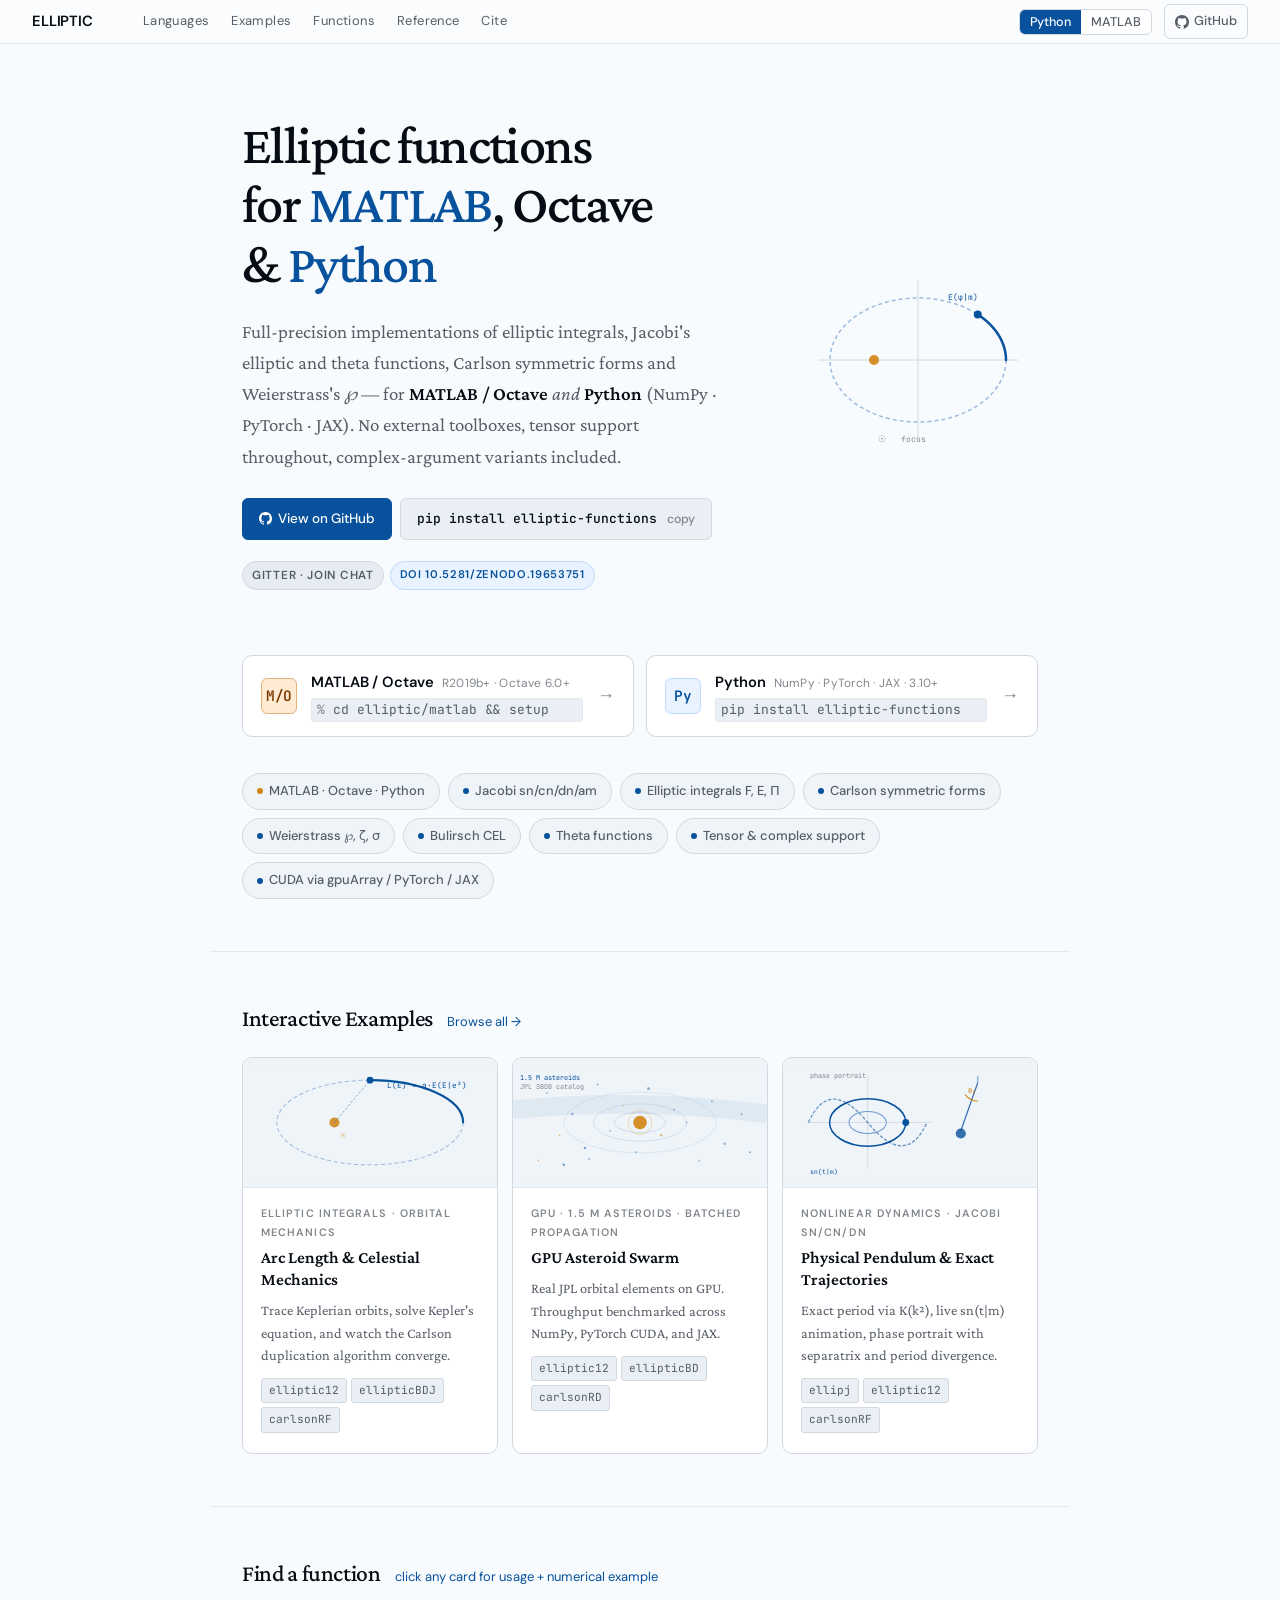
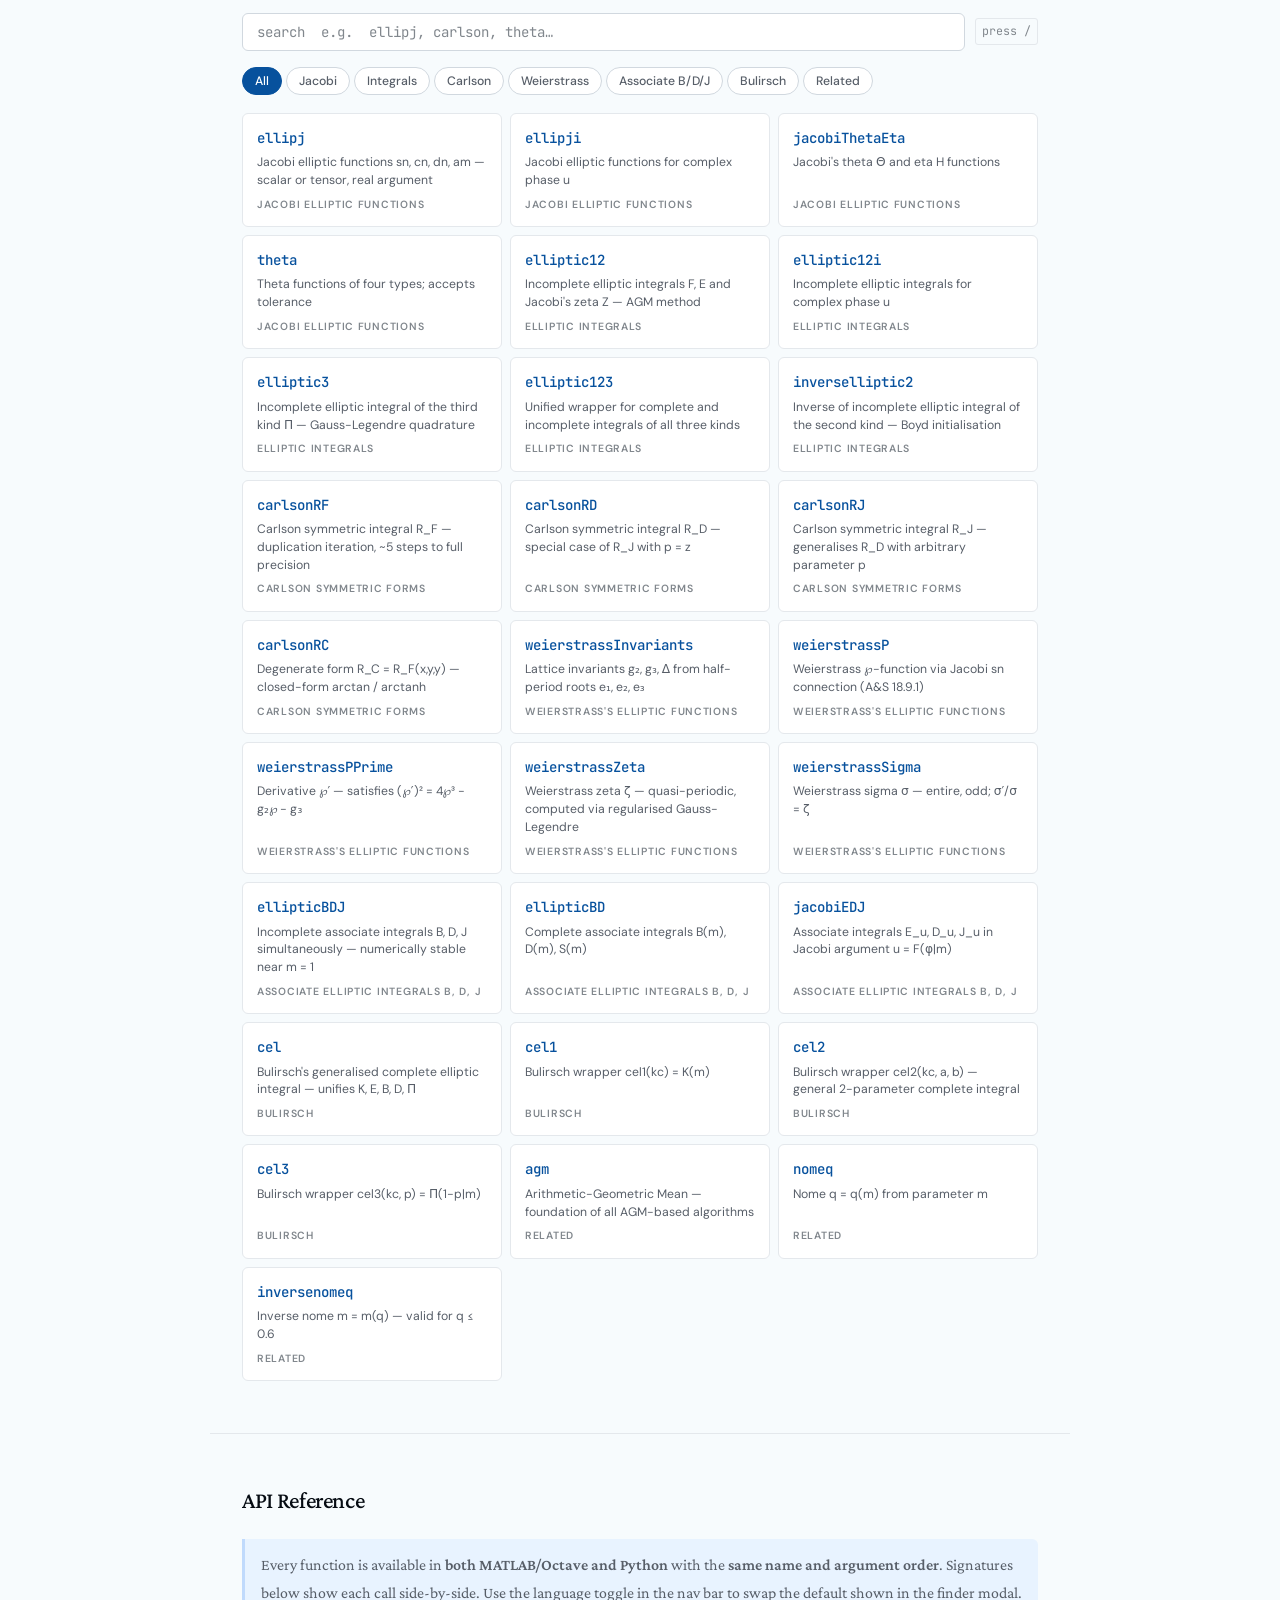
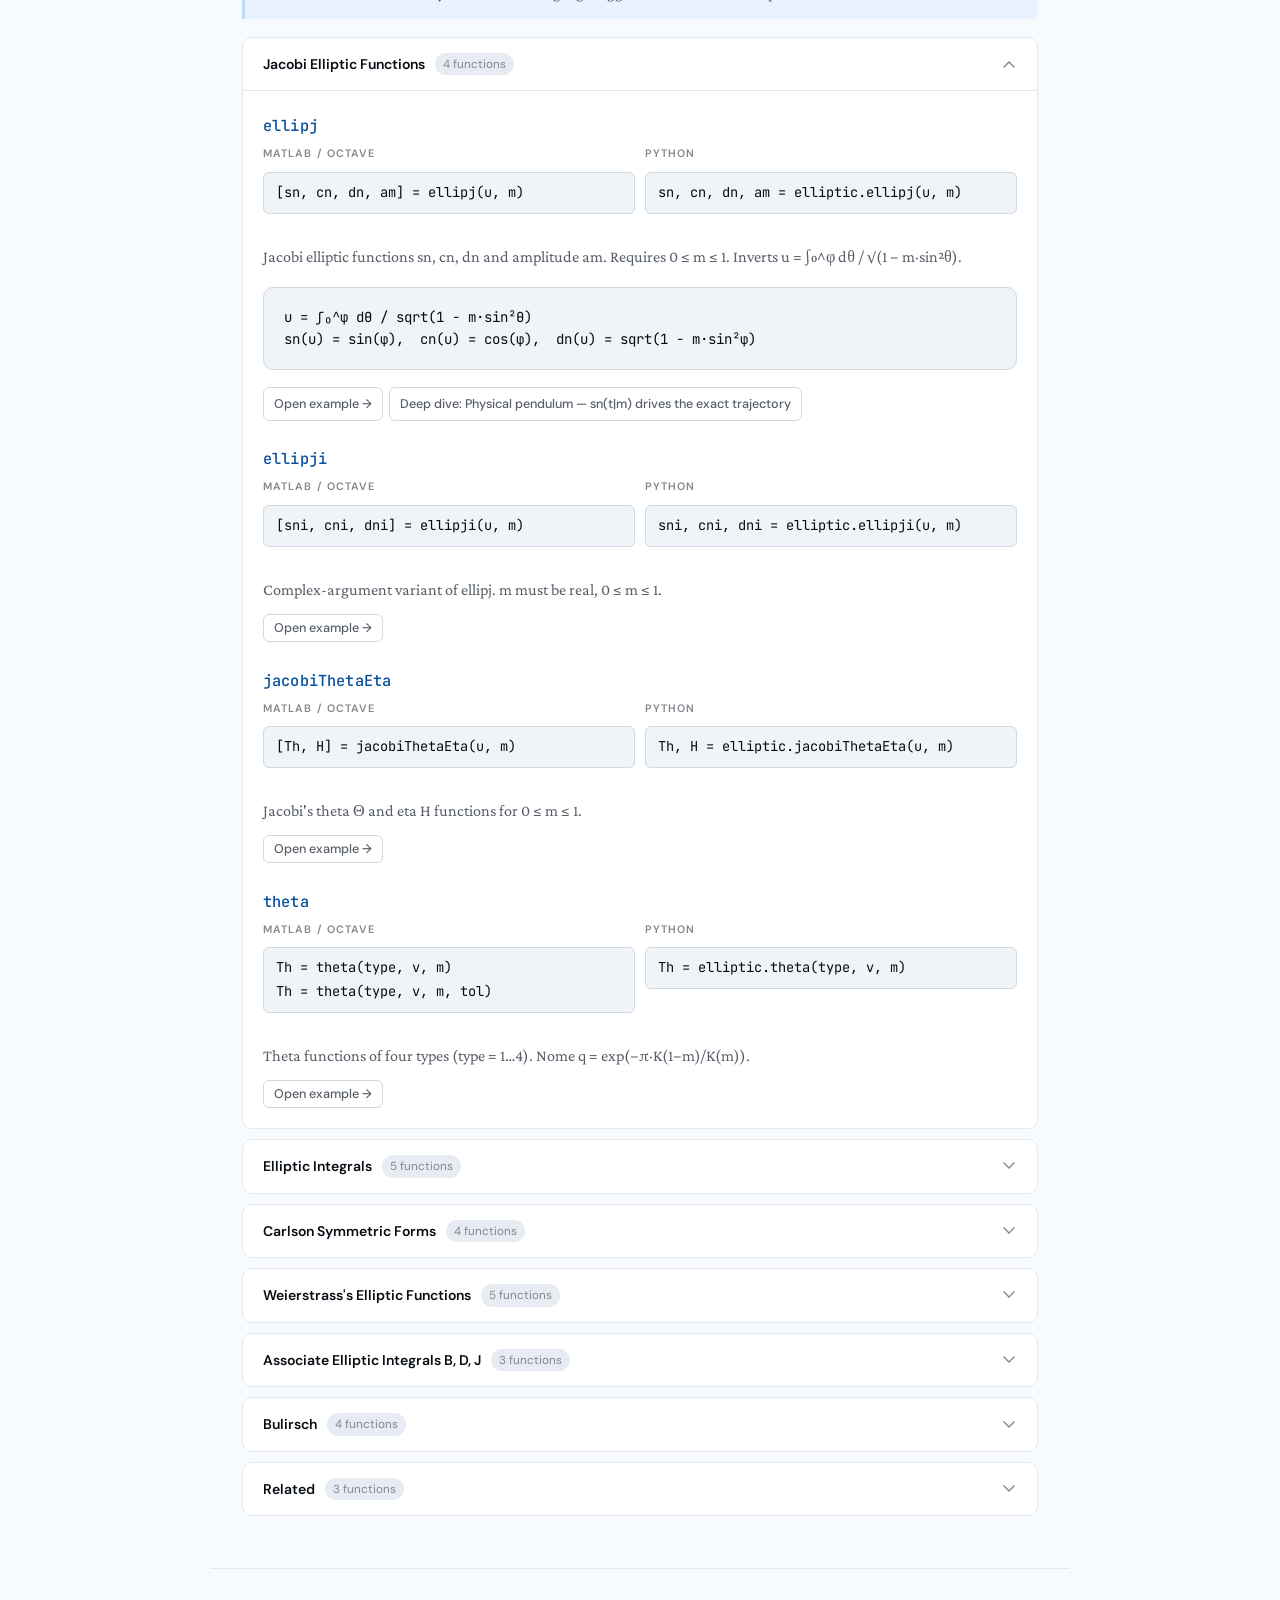
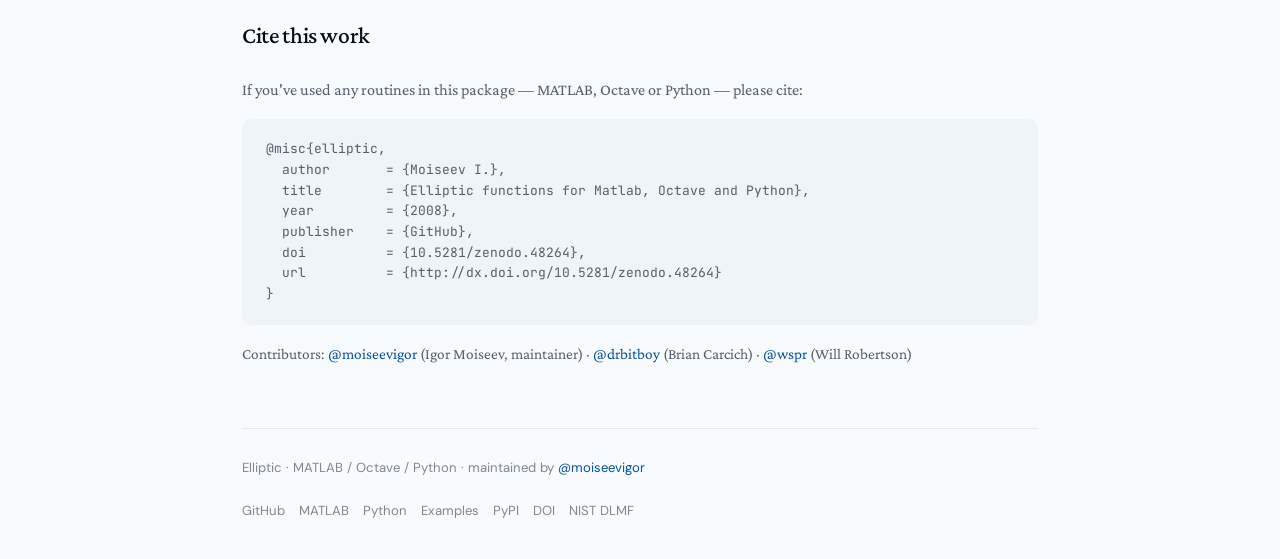
==== commit 892fb28f: "feat: replace Jekyll Dinky site with v2 landing page Complete rewrite of the GitHub Pages landing: f" ====
--- a/index.html
+++ b/index.html
@@ -1,846 +1,679 @@
-<!doctype html>
-<html>
-  <head>
-    <meta charset="utf-8">
-    <meta http-equiv="X-UA-Compatible" content="chrome=1">
-    <title>Elliptic by moiseevigor</title>
-
-    <link rel="stylesheet" href="stylesheets/styles.css">
-    <link rel="stylesheet" href="stylesheets/github-light.css">
-    <script src="javascripts/scale.fix.js"></script>
-    <meta name="viewport" content="width=device-width, initial-scale=1, user-scalable=no">
-    <!--[if lt IE 9]>
-    <script src="//html5shiv.googlecode.com/svn/trunk/html5.js"></script>
-    <![endif]-->
-  </head>
-  <body>
-    <div class="wrapper">
-      <header>
-        <h1 class="header">Elliptic</h1>
-        <p class="header">Elliptic functions for Matlab and Octave</p>
-
-        <ul>
-          <li class="download"><a class="buttons" href="https://github.com/moiseevigor/elliptic/zipball/master">Download ZIP</a></li>
-          <li class="download"><a class="buttons" href="https://github.com/moiseevigor/elliptic/tarball/master">Download TAR</a></li>
-          <li><a class="buttons github" href="https://github.com/moiseevigor/elliptic">View On GitHub</a></li>
-        </ul>
-
-        <p class="header">This project is maintained by <a class="header name" href="https://github.com/moiseevigor">moiseevigor</a></p>
-
-
-      </header>
-      <section>
-<h1>
-<a id="elliptic-functions-for-matlab-and-octave" class="anchor" href="#elliptic-functions-for-matlab-and-octave" aria-hidden="true"><span aria-hidden="true" class="octicon octicon-link"></span></a>Elliptic functions for
-Matlab and Octave</h1>
-<p><a
-href="https://gitter.im/moiseevigor/elliptic?utm_source=badge&amp;utm_medium=badge&amp;utm_campaign=pr-badge"><img
-src="https://badges.gitter.im/Join%20Chat.svg" alt="Gitter" /></a> <a
-href="https://zenodo.org/badge/latestdoi/5762/moiseevigor/elliptic"><img
-src="https://zenodo.org/badge/5762/moiseevigor/elliptic.svg"
-alt="DOI" /></a></p>
-<p>The <a href="http://www.mathworks.com/">Matlab</a> script
-implementations of <a
-href="http://en.wikipedia.org/wiki/Elliptic_integral">Elliptic integrals
-of three types</a>, <a
-href="http://en.wikipedia.org/wiki/Jacobi%27s_elliptic_functions">Jacobi’s
-elliptic functions</a> and <a
-href="http://en.wikipedia.org/wiki/Theta_function">Jacobi theta
-functions</a> of four types.</p>
-<p>The main <em>GOAL</em> of the project is to provide the natural
-Matlab scripts <em>WITHOUT</em> external library calls like Maple and
-others. All scripts are developed to accept tensors as arguments and
-almost all of them have their complex versions. Performance and complete
-control on the execution are the main features.</p>
-<h1>
-<a id="interactive-examples" class="anchor" href="#interactive-examples" aria-hidden="true"><span aria-hidden="true" class="octicon octicon-link"></span></a>Interactive Examples</h1>
-<p>Explore the mathematics behind the functions with live, browser-based
-visualisations — all computations run client-side using the Carlson
-duplication algorithm ported to JavaScript.</p>
-<table>
-<colgroup>
-<col style="width: 52%" />
-<col style="width: 47%" />
-</colgroup>
-<thead>
-<tr>
-<th>Example</th>
-<th>Topics</th>
-</tr>
-</thead>
-<tbody>
-<tr>
-<td><a href="examples/arclength-celestial-mechanics/"><strong>Arc Length
-&amp; Celestial Mechanics</strong></a></td>
-<td>Ellipse arc length · Keplerian orbits · Kepler’s equation ·
-Associate integrals B, D, J · Carlson convergence</td>
-</tr>
-<tr>
-<td><a href="examples/physical-pendulum/"><strong>Physical Pendulum
-&amp; Exact Trajectories</strong></a></td>
-<td>Exact period via K(k²) · Jacobi sn/cn/dn · Phase portrait ·
-Separatrix · Period divergence · Compound pendula</td>
-</tr>
-<tr>
-<td><a href="examples/gpu-asteroid-swarm/"><strong>GPU Asteroid
-Swarm</strong></a></td>
-<td>Real SBDB catalog · Batched Keplerian propagation · Incomplete
-E(φ|m) arc lengths · PyTorch CUDA / JAX / gpuArray · Horizons
-validation</td>
-</tr>
-</tbody>
-</table>
-<p><a href="examples/"><strong>Browse all interactive examples
-→</strong></a></p>
-<h1>
-<a id="citations-and-references" class="anchor" href="#citations-and-references" aria-hidden="true"><span aria-hidden="true" class="octicon octicon-link"></span></a>Citations and references</h1>
-<p>If you’ve used any of the routines in this package please cite and
-support the effort. Here is the example of the BibTeX entry</p>
-<pre><code>@misc{elliptic,
-  author = {Moiseev I.},
-  title = {Elliptic functions for Matlab and Octave},
-  year = {2008},
-  publisher = {GitHub},
-  journal = {GitHub repository},
-  howpublished = {\url{https://github.com/moiseevigor/elliptic}},
-  commit = {98181c4c0d8992746bcc6bea75740bb11b74b51b},
-  doi = {10.5281/zenodo.48264},
-  url = {http://dx.doi.org/10.5281/zenodo.48264}
-}</code></pre>
-<p>or simply</p>
-<pre><code>Moiseev I., Elliptic functions for Matlab and Octave, (2008), GitHub repository, DOI: http://dx.doi.org/10.5281/zenodo.48264</code></pre>
-<h1>
-<a id="contents-of-the-package" class="anchor" href="#contents-of-the-package" aria-hidden="true"><span aria-hidden="true" class="octicon octicon-link"></span></a>Contents of the package</h1>
-<ul>
-<li><a href="#elliptic-functions">Elliptic Functions</a>
-<ul>
-<li><a href="#ellipj-jacobis-elliptic-functions">ELLIPJ: Jacobi’s
-elliptic functions</a></li>
-<li><a
-href="#ellipji-jacobis-elliptic-functions-of-the-complex-argument">ELLIPJI:
-Jacobi’s elliptic functions of the complex argument</a></li>
-<li><a
-href="#jacobithetaeta-jacobis-theta-and-eta-functions">JACOBITHETAETA:
-Jacobi’s Theta and Eta Functions</a></li>
-<li><a href="#theta-theta-functions-of-four-types">THETA: Theta
-Functions of Four Types</a></li>
-</ul></li>
-<li><a href="#elliptic-integrals">Elliptic Integrals</a>
-<ul>
-<li><a
-href="#elliptic12-incomplete-elliptic-integrals-of-the-first-second-kind-and-jacobis-zeta-function">ELLIPTIC12:
-Incomplete Elliptic Integrals of the First, Second Kind and Jacobi’s
-Zeta Function</a></li>
-<li><a
-href="#elliptic12i-incomplete-elliptic-integrals-of-the-first-second-kind-and-jacobis-zeta-function-of-the-complex-argument">ELLIPTIC12I:
-Incomplete Elliptic Integrals of the First, Second Kind and Jacobi’s
-Zeta Function of the complex argument</a></li>
-<li><a
-href="#elliptic3-incomplete-elliptic-integral-of-the-third-kind">ELLIPTIC3:
-Incomplete Elliptic Integral of the Third Kind</a></li>
-<li><a
-href="#elliptic123-complete-and-incomplete-elliptic-integrals-of-the-first-second-and-third-kind">ELLIPTIC123:
-Complete and Incomplete Elliptic Integrals of the First, Second, and
-Third Kind</a></li>
-<li><a
-href="#inverselliptic2-inverse-incomplete-elliptic-integrals-of-the-second-kind">INVERSELLIPTIC2:
-INVERSE Incomplete Elliptic Integrals of the Second Kind</a></li>
-</ul></li>
-<li><a href="#weierstrasss-elliptic-functions">Weierstrass’s Elliptic
-Functions</a>
-<ul>
-<li><a
-href="#weierstrassinvariants-lattice-invariants">WEIERSTRASSINVARIANTS:
-Lattice Invariants</a></li>
-<li><a href="#weierstrassp-weierstrass-p-function">WEIERSTRASSP:
-Weierstrass P-function</a></li>
-<li><a
-href="#weierstrasspprime-derivative-of-the-p-function">WEIERSTRASSPPRIME:
-Derivative of the P-function</a></li>
-<li><a
-href="#weierstrasszeta-weierstrass-zeta-function">WEIERSTRASSZETA:
-Weierstrass Zeta Function</a></li>
-<li><a
-href="#weierstrasssigma-weierstrass-sigma-function">WEIERSTRASSSIGMA:
-Weierstrass Sigma Function</a></li>
-</ul></li>
-<li><a href="#associate-elliptic-integrals-b-d-j">Associate Elliptic
-Integrals (B, D, J)</a>
-<ul>
-<li><a href="#ellipticbdj-incomplete-associate-integrals">ELLIPTICBDJ:
-Incomplete Associate Integrals</a></li>
-<li><a href="#ellipticbd-complete-associate-integrals">ELLIPTICBD:
-Complete Associate Integrals</a></li>
-<li><a href="#jacobiedj-jacobi-argument-associate-integrals">JACOBIEDJ:
-Jacobi-Argument Associate Integrals</a></li>
-</ul></li>
-<li><a href="#carlson-symmetric-elliptic-integrals">Carlson Symmetric
-Elliptic Integrals</a>
-<ul>
-<li><a href="#carlsonrf-symmetric-first-kind">CARLSONRF: Symmetric First
-Kind</a></li>
-<li><a href="#carlsonrd-symmetric-second-kind">CARLSONRD: Symmetric
-Second Kind</a></li>
-<li><a href="#carlsonrj-symmetric-third-kind">CARLSONRJ: Symmetric Third
-Kind</a></li>
-<li><a href="#carlsonrc-degenerate-form">CARLSONRC: Degenerate
-Form</a></li>
-</ul></li>
-<li><a href="#bulirsch-complete-elliptic-integral">Bulirsch Complete
-Elliptic Integral</a>
-<ul>
-<li><a href="#cel-bulirsch-generalised-complete-integral">CEL: Bulirsch
-Generalised Complete Integral</a></li>
-<li><a href="#cel1-cel2-cel3-wrappers">CEL1, CEL2, CEL3:
-Wrappers</a></li>
-</ul></li>
-<li><a href="#elliptic-related-functions">Elliptic Related Functions</a>
-<ul>
-<li><a href="#agm-arithmetic-geometric-mean">AGM: Arithmetic Geometric
-Mean</a></li>
-<li><a href="#nomeq-the-value-of-nome-q--qm">NOMEQ: The Value of Nome q
-= q(m)</a></li>
-<li><a href="#inversenomeq-the-value-of-nome-m--mq">INVERSENOMEQ: The
-Value of Nome m = m(q)</a></li>
-</ul></li>
-<li><a href="#interactive-examples">Interactive Examples</a></li>
-<li><a href="#contributors">Contributors</a></li>
-<li><a href="#references">References</a></li>
-</ul>
-<h1>
-<a id="elliptic-functions" class="anchor" href="#elliptic-functions" aria-hidden="true"><span aria-hidden="true" class="octicon octicon-link"></span></a>Elliptic Functions</h1>
-<p><strong>The Jacobi’s elliptic functions</strong> are a set of basic
-elliptic functions, and auxiliary theta functions, that have historical
-importance with also many features that show up important structure, and
-have direct relevance to some applications (e.g. the equation of the
-pendulum). They also have useful analogies to the functions of
-trigonometry, as indicated by the matching notation <code>SN</code> for
-<code>SIN</code>. They are not the simplest way to develop a general
-theory, as now seen: that can be said for the Weierstrass elliptic
-functions. They are not, however, outmoded. They were introduced by Carl
-Gustav Jakob Jacobi, around 1830.</p>
-<p><strong>Theta functions</strong> are special functions of several
-complex variables. They are important in several areas, including the
-theories of abelian varieties and moduli spaces, and of quadratic forms.
-They have also been applied to soliton theory. When generalized to a
-Grassmann algebra, they also appear in quantum field theory,
-specifically string theory and D-branes.</p>
-<h2>
-<a id="ellipj-jacobis-elliptic-functions" class="anchor" href="#ellipj-jacobis-elliptic-functions" aria-hidden="true"><span aria-hidden="true" class="octicon octicon-link"></span></a>ELLIPJ: Jacobi’s elliptic
-functions</h2>
-<p><code>ELLIPJ</code> evaluates the <a
-href="http://en.wikipedia.org/wiki/Jacobi%27s_elliptic_functions">Jacobi’s
-elliptic functions</a> and <a
-href="http://mathworld.wolfram.com/JacobiAmplitude.html">Jacobi’s
-amplitude</a>.</p>
-<p><code>[Sn,Cn,Dn,Am] = ELLIPJ(U,M)</code> returns the values of the
-Jacobi elliptic functions <code>SN</code>, <code>CN</code>,
-<code>DN</code> and <code>AM</code> evaluated for corresponding elements
-of argument U and parameter M. The arrays U and M must be of the same
-size (or either can be scalar). As currently implemented, M is limited
-to <code>0 &lt;= M &lt;= 1</code>.</p>
-<p><em>General definition:</em></p>
-<pre><code>u = Integral(1/sqrt(1-m^2*sin(theta)^2), 0, phi);
-Sn(u) = sin(phi);
-Cn(u) = cos(phi);
-Dn(u) = sqrt(1-m^2*sin(phi)^2);</code></pre>
-<p><em>Depends on</em> <code>AGM</code>, <code>ELLIPKE</code>.<br>
-<em>Used by</em> <code>THETA</code>.<br> <em>See also</em>
-<code>ELLIPKE</code>.</p>
-<h2>
-<a id="ellipji-jacobis-elliptic-functions-of-the-complex-argument" class="anchor" href="#ellipji-jacobis-elliptic-functions-of-the-complex-argument" aria-hidden="true"><span aria-hidden="true" class="octicon octicon-link"></span></a>ELLIPJI:
-Jacobi’s elliptic functions of the complex argument</h2>
-<p><code>ELLIPJI</code> evaluates the Jacobi elliptic functions of
-complex phase <code>U</code>.</p>
-<p><code>[Sni,Cni,Dni] = ELLIPJ(U,M)</code> returns the values of the
-Jacobi elliptic functions <code>SNI</code>, <code>CNI</code> and
-<code>DNI</code> evaluated for corresponding elements of argument
-<code>U</code> and parameter <code>M</code>. The arrays <code>U</code>
-and <code>M</code> must be of the same size (or either can be scalar).
-As currently implemented, <code>M</code> is real and limited to
-<code>0 &lt;= M &lt;= 1</code>.</p>
-<h3>
-<a id="example" class="anchor" href="#example" aria-hidden="true"><span aria-hidden="true" class="octicon octicon-link"></span></a>Example:</h3>
-<pre><code>[phi1,phi2] = meshgrid(-pi:3/20:pi, -pi:3/20:pi);
-phi = phi1 + phi2*i;
-[Sni,Cni,Dni]= ellipji(phi, 0.99);</code></pre>
-<p><em>Depends on</em> <code>AGM</code>, <code>ELLIPJ</code>,
-<code>ELLIPKE</code><br> <em>See also</em> <code>ELLIPTIC12</code>,
-<code>ELLIPTIC12I</code></p>
-<h2>
-<a id="jacobithetaeta-jacobis-theta-and-eta-functions" class="anchor" href="#jacobithetaeta-jacobis-theta-and-eta-functions" aria-hidden="true"><span aria-hidden="true" class="octicon octicon-link"></span></a>JACOBITHETAETA:
-Jacobi’s Theta and Eta Functions</h2>
-<p><code>JACOBITHETAETA</code> evaluates Jacobi’s theta and eta
-functions.</p>
-<p><code>[Th, H] = JACOBITHETAETA(U,M)</code> returns the values of the
-Jacobi’s theta and eta elliptic functions <code>TH</code> and
-<code>H</code> evaluated for corresponding elements of argument
-<code>U</code> and parameter <code>M</code>. The arrays <code>U</code>
-and <code>M</code> must be the same size (or either can be scalar). As
-currently implemented, <code>M</code> is real and limited to
-<code>0 &lt;= M &lt;= 1</code>.</p>
-<h3>
-<a id="example-1" class="anchor" href="#example-1" aria-hidden="true"><span aria-hidden="true" class="octicon octicon-link"></span></a>Example:</h3>
-<pre><code>[phi,alpha]= meshgrid(0:5:90, 0:2:90);
-[Th, H] = jacobiThetaEta(pi/180*phi, sin(pi/180*alpha).^2);</code></pre>
-<p><em>Depends on</em> <code>AGM</code>, <code>ELLIPJ</code>,
-<code>ELLIPKE</code><br> <em>See also</em> <code>ELLIPTIC12</code>,
-<code>ELLIPTIC12I</code>, <code>THETA</code></p>
-<h2>
-<a id="theta-theta-functions-of-four-types" class="anchor" href="#theta-theta-functions-of-four-types" aria-hidden="true"><span aria-hidden="true" class="octicon octicon-link"></span></a>THETA: Theta Functions of
-Four Types</h2>
-<p><code>THETA</code> evaluates theta functions of four types.</p>
-<p><code>Th = THETA(TYPE,V,M)</code> returns values of theta functions
-evaluated for corresponding values of argument <code>V</code> and
-parameter <code>M</code>. <code>TYPE</code> is a type of the theta
-function, there are four numbered types. The arrays <code>V</code> and
-<code>M</code> must be the same size (or either can be scalar). As
-currently implemented, <code>M</code> is limited to
-<code>0 &lt;= M &lt;= 1</code>.</p>
-<p><code>Th = THETA(TYPE,V,M,TOL)</code> computes the theta and eta
-elliptic functions to the accuracy <code>TOL</code> instead of the
-default <code>TOL = EPS</code>.</p>
-<p>The parameter <code>M</code> is related to the nome <code>Q</code> as
-<code>Q = exp(-pi*K(1-M)/K(M))</code>. Some definitions of the Jacobi’s
-elliptic functions use the modulus <code>k</code> instead of the
-parameter <code>m</code>. They are related by <code>m = k^2</code>.</p>
-<h3>
-<a id="example-2" class="anchor" href="#example-2" aria-hidden="true"><span aria-hidden="true" class="octicon octicon-link"></span></a>Example:</h3>
-<pre><code>[phi,alpha] = meshgrid(0:5:90, 0:2:90);
-Th1 = theta(1, pi/180*phi, sin(pi/180*alpha).^2);
-Th2 = theta(2, pi/180*phi, sin(pi/180*alpha).^2);
-Th3 = theta(3, pi/180*phi, sin(pi/180*alpha).^2);
-Th4 = theta(4, pi/180*phi, sin(pi/180*alpha).^2);</code></pre>
-<p><em>Depends on</em> <code>AGM</code>, <code>ELLIPJ</code>,
-<code>ELLIPKE</code>, <code>JACOBITHETAETA</code><br> <em>See also</em>
-<code>ELLIPTIC12</code>, <code>ELLIPTIC12I</code></p>
-<h1>
-<a id="elliptic-integrals" class="anchor" href="#elliptic-integrals" aria-hidden="true"><span aria-hidden="true" class="octicon octicon-link"></span></a>Elliptic Integrals</h1>
-<p>Elliptic integrals originally arose in connection with the problem of
-giving the arc length of an ellipse. They were first studied by Giulio
-Fagnano and Leonhard Euler. Modern mathematics defines an elliptic
-integral as any function f which can be expressed in the form</p>
-<pre><code>f(x) = Integral(R(t,P(t), c, x)dt,</code></pre>
-<p>where <code>R</code> is a rational function of its two arguments,
-<code>P</code> is the square root of a polynomial of degree
-<code>3</code> or <code>4</code> with no repeated roots, and
-<code>c</code> is a constant. In general, elliptic integrals cannot be
-expressed in terms of elementary functions. Exceptions to this general
-rule are when <code>P</code> has repeated roots, or when
-<code>R(x,y)</code> contains no odd powers of <code>y</code>. However,
-with the appropriate reduction formula, every elliptic integral can be
-brought into a form that involves integrals over rational functions and
-the three canonical forms (i.e. the elliptic integrals of the first,
-second and third kind).</p>
-<h2>
-<a id="elliptic12-incomplete-elliptic-integrals-of-the-first-second-kind-and-jacobis-zeta-function" class="anchor" href="#elliptic12-incomplete-elliptic-integrals-of-the-first-second-kind-and-jacobis-zeta-function" aria-hidden="true"><span aria-hidden="true" class="octicon octicon-link"></span></a>ELLIPTIC12:
-Incomplete Elliptic Integrals of the First, Second Kind and Jacobi’s
-Zeta Function</h2>
-<p><code>ELLIPTIC12</code> evaluates the value of the Incomplete
-Elliptic Integrals of the First, Second Kind and Jacobi’s Zeta
-Function.</p>
-<p><code>[F,E,Z] = ELLIPTIC12(U,M,TOL)</code> uses the method of the
-Arithmetic-Geometric Mean and Descending Landen Transformation described
-in <a href="#references">1</a> Ch. 17.6, to determine the value of the
-Incomplete Elliptic Integrals of the First, Second Kind and Jacobi’s
-Zeta Function (see <a href="#references">1</a>, <a
-href="#references">2</a>).</p>
-<h3>
-<a id="general-definition" class="anchor" href="#general-definition" aria-hidden="true"><span aria-hidden="true" class="octicon octicon-link"></span></a>General definition:</h3>
-<pre><code>F(phi,m) = int(1/sqrt(1-m*sin(t)^2), t=0..phi);
-E(phi,m) = int(sqrt(1-m*sin(t)^2), t=0..phi);
-Z(phi,m) = E(u,m) - E(m)/K(m)*F(phi,m).</code></pre>
-<p>Tables generating code (see <a href="#references">1</a>,
-pp. 613-621):</p>
-<pre><code>[phi,alpha] = meshgrid(0:5:90, 0:2:90);                  % modulus and phase in degrees
-[F,E,Z] = elliptic12(pi/180*phi, sin(pi/180*alpha).^2);  % values of integrals</code></pre>
-<p><em>Depends on</em> <code>AGM</code><br> <em>See also</em>
-<code>ELLIPKE</code>, <code>ELLIPJ</code>, <code>ELLIPTIC12I</code>,
-<code>ELLIPTIC3</code>, <code>THETA</code>.</p>
-<h2>
-<a id="elliptic12i-incomplete-elliptic-integrals-of-the-first-second-kind-and-jacobis-zeta-function-of-the-complex-argument" class="anchor" href="#elliptic12i-incomplete-elliptic-integrals-of-the-first-second-kind-and-jacobis-zeta-function-of-the-complex-argument" aria-hidden="true"><span aria-hidden="true" class="octicon octicon-link"></span></a>ELLIPTIC12I:
-Incomplete Elliptic Integrals of the First, Second Kind and Jacobi’s
-Zeta Function of the complex argument</h2>
-<p><code>ELLIPTIC12i</code> evaluates the Incomplete Elliptic Integrals
-of the First, Second Kind and Jacobi’s Zeta Function for the complex
-value of phase <code>U</code>. Parameter <code>M</code> must be in the
-range <code>0 &lt;= M &lt;= 1</code>.</p>
-<p><code>[Fi,Ei,Zi] = ELLIPTIC12i(U,M,TOL)</code> where <code>U</code>
-is a complex phase in radians, <code>M</code> is the real parameter and
-<code>TOL</code> is the tolerance (optional). Default value for the
-tolerance is <code>eps = 2.220e-16</code>.</p>
-<p><code>ELLIPTIC12i</code> uses the function <code>ELLIPTIC12</code> to
-evaluate the values of corresponding integrals.</p>
-<h3>
-<a id="example-3" class="anchor" href="#example-3" aria-hidden="true"><span aria-hidden="true" class="octicon octicon-link"></span></a>Example:</h3>
-<pre><code>[phi1,phi2] = meshgrid(-2*pi:3/20:2*pi, -2*pi:3/20:2*pi);
-phi = phi1 + phi2*i;
-[Fi,Ei,Zi] = elliptic12i(phi, 0.5);</code></pre>
-<p><em>Depends on</em> <code>ELLIPTIC12</code>, <code>AGM</code><br>
-<em>See also</em> <code>ELLIPKE</code>, <code>ELLIPJ</code>,
-<code>ELLIPTIC3</code>, <code>THETA</code>.</p>
-<h2>
-<a id="elliptic3-incomplete-elliptic-integral-of-the-third-kind" class="anchor" href="#elliptic3-incomplete-elliptic-integral-of-the-third-kind" aria-hidden="true"><span aria-hidden="true" class="octicon octicon-link"></span></a>ELLIPTIC3:
-Incomplete Elliptic Integral of the Third Kind</h2>
-<p><code>ELLIPTIC3</code> evaluates incomplete elliptic integral of the
-third kind <code>Pi = ELLIPTIC3(U,M,C)</code> where <code>U</code> is a
-phase in radians, <code>0 &lt; M &lt; 1</code> is the module and
-<code>0 &lt; C &lt; 1</code> is a parameter.</p>
-<p><code>ELLIPTIC3</code> uses Gauss-Legendre 10 points quadrature
-template described in [3] to determine the value of the Incomplete
-Elliptic Integral of the Third Kind (see [1, 2]).</p>
-<h3>
-<a id="general-definition-1" class="anchor" href="#general-definition-1" aria-hidden="true"><span aria-hidden="true" class="octicon octicon-link"></span></a>General definition:</h3>
-<pre><code>Pi(u,m,c) = int(1/((1 - c*sin(t)^2)*sqrt(1 - m*sin(t)^2)), t=0..u)</code></pre>
-<p>Tables generating code (<a href="#references">1</a>,
-pp. 625-626):</p>
-<pre><code>[phi,alpha,c] = meshgrid(0:15:90, 0:15:90, 0:0.1:1);
-Pi = elliptic3(pi/180*phi, sin(pi/180*alpha).^2, c);  % values of integrals</code></pre>
-<h2>
-<a id="elliptic123-complete-and-incomplete-elliptic-integrals-of-the-first-second-and-third-kind" class="anchor" href="#elliptic123-complete-and-incomplete-elliptic-integrals-of-the-first-second-and-third-kind" aria-hidden="true"><span aria-hidden="true" class="octicon octicon-link"></span></a>ELLIPTIC123:
-Complete and Incomplete Elliptic Integrals of the First, Second, and
-Third Kind</h2>
-<p><code>ELLIPTIC123</code> is a wrapper around the different elliptic
-integral functions, providing a unified interface and greater range of
-input parameters. (Unlike ELLIPKE, ELLIPTIC12 and ELLIPTIC3, which all
-require a phase between zero and pi/2 and a parameter between zero and
-one.)</p>
-<p><code>[F,E] = ELLIPTIC123(m)</code> — complete Elliptic Integrals of
-the first and second kind.</p>
-<p><code>[F,E] = ELLIPTIC123(b,m)</code> — incomplete Elliptic Integrals
-of the first and second kind.</p>
-<p><code>[F,E,PI] = ELLIPTIC123(m,n)</code> — complete Elliptic
-Integrals of the first to third kind.</p>
-<p><code>[F,E,PI] = ELLIPTIC123(b,m,n)</code> — incomplete Elliptic
-Integrals of the first to third kind.</p>
-<p>The order of the input arguments has been chosen to be consistent
-with the pre-existing <code>elliptic12</code> and <code>elliptic3</code>
-functions.</p>
-<h2>
-<a id="inverselliptic2-inverse-incomplete-elliptic-integrals-of-the-second-kind" class="anchor" href="#inverselliptic2-inverse-incomplete-elliptic-integrals-of-the-second-kind" aria-hidden="true"><span aria-hidden="true" class="octicon octicon-link"></span></a>INVERSELLIPTIC2:
-INVERSE Incomplete Elliptic Integrals of the Second Kind</h2>
-<p><code>INVERSELLIPTIC2</code> evaluates the value of the INVERSE
-Incomplete Elliptic Integrals of the Second Kind.</p>
-<p><code>INVERSELLIPTIC2</code> uses the method described by Boyd J. P.
-to determine the value of the inverse Incomplete Elliptic Integrals of
-the Second Kind using the “Empirical” initialization to the Newton’s
-iteration method <a href="#references">7</a>.</p>
-<p>Elliptic integral of the second kind:</p>
-<pre><code>E(phi,m) = int(sqrt(1-m*sin(t)^2), t=0..phi);</code></pre>
-<p>“Empirical” initialization <a href="#references">7</a>:</p>
-<pre><code>T0(z,m) = pi/2 + sqrt(r)/(theta - pi/2)</code></pre>
-<p>where</p>
-<pre><code>z in (-E(pi/2,m), E(pi/2,m)) x (0,1) - value of the entire parameter space
-r = sqrt((1-m)^2 + zeta^2)
-zeta = 1 - z/E(pi/2,m)
-theta = atan((1 - m)/zeta)</code></pre>
-<p>Example:</p>
-<pre><code>% modulus and phase in degrees
-[phi,alpha] = meshgrid(0:5:90, 0:2:90);
-% values of integrals
-[F,E] = elliptic12(pi/180*phi, sin(pi/180*alpha).^2);
-% values of inverse
-invE = inverselliptic2(E, sin(pi/180*alpha).^2);
-% the difference between phase phi and invE should close to zero
-phi - invE * 180/pi</code></pre>
-<h1>
-<a id="weierstrasss-elliptic-functions" class="anchor" href="#weierstrasss-elliptic-functions" aria-hidden="true"><span aria-hidden="true" class="octicon octicon-link"></span></a>Weierstrass’s Elliptic
-Functions</h1>
-<p>Weierstrass’s elliptic functions are elliptic functions that take a
-particularly simple form; they are named for Karl Weierstrass. The four
-functions in this library parametrize elliptic curves in terms of the
-half-period roots <code>(e1, e2, e3)</code> — the real roots of
-<code>4t^3 - g2*t - g3 = 0</code>, ordered
-<code>e1 &gt; e2 &gt; e3</code>. Parallel and GPU dispatch follow the
-same <code>elliptic_config</code> mechanism as the rest of the
-library.</p>
-<h2>
-<a id="weierstrassinvariants-lattice-invariants" class="anchor" href="#weierstrassinvariants-lattice-invariants" aria-hidden="true"><span aria-hidden="true" class="octicon octicon-link"></span></a>WEIERSTRASSINVARIANTS:
-Lattice Invariants</h2>
-<p><code>WEIERSTRASSINVARIANTS</code> converts the half-period roots to
-the Weierstrass lattice invariants.</p>
-<p><code>[g2, g3, Delta] = WEIERSTRASSINVARIANTS(e1, e2, e3)</code>
-returns the invariants <code>g2</code>, <code>g3</code>, and the
-discriminant <code>Delta = g2^3 - 27*g3^2</code> (A&amp;S 18.1.3).</p>
-<pre><code>g2    = -4*(e1*e2 + e1*e3 + e2*e3)
-g3    =  4* e1 * e2 * e3
-Delta = g2^3 - 27*g3^2</code></pre>
-<h3>
-<a id="example-4" class="anchor" href="#example-4" aria-hidden="true"><span aria-hidden="true" class="octicon octicon-link"></span></a>Example:</h3>
-<pre class="matlab"><code>[g2, g3, D] = weierstrassInvariants(1, 0, -1);
-% g2 = 4,  g3 = 0,  D = 64</code></pre>
-<p><em>See also</em> <code>WEIERSTRASSP</code>,
-<code>WEIERSTRASSPPRIME</code>.</p>
-<h2>
-<a id="weierstrassp-weierstrass-p-function" class="anchor" href="#weierstrassp-weierstrass-p-function" aria-hidden="true"><span aria-hidden="true" class="octicon octicon-link"></span></a>WEIERSTRASSP: Weierstrass
-P-function</h2>
-<p><code>WEIERSTRASSP</code> evaluates the Weierstrass ℘-function
-(pe-function).</p>
-<p><code>P = WEIERSTRASSP(z, e1, e2, e3)</code> returns the value of
-<code>℘(z; e1, e2, e3)</code> using the connection formula to Jacobi
-elliptic functions (A&amp;S 18.9.1):</p>
-<pre><code>℘(z) = e3 + (e1 - e3) / sn^2(z*sqrt(e1-e3), m),   m = (e2-e3)/(e1-e3)</code></pre>
-<p>The function has a double pole at <code>z = 0</code> and is even and
-doubly periodic with real half-period
-<code>omega1 = K(m)/sqrt(e1-e3)</code>.</p>
-<h3>
-<a id="example-5" class="anchor" href="#example-5" aria-hidden="true"><span aria-hidden="true" class="octicon octicon-link"></span></a>Example:</h3>
-<pre class="matlab"><code>e1 = 1; e2 = 0; e3 = -1;
-z  = linspace(0.05, 1.2, 200);
-P  = weierstrassP(z, e1, e2, e3);
-plot(z, P);</code></pre>
-<p><em>Depends on</em> <code>ELLIPJ</code>.<br> <em>See also</em>
-<code>WEIERSTRASSPPRIME</code>, <code>WEIERSTRASSZETA</code>,
-<code>WEIERSTRASSSIGMA</code>.</p>
-<h2>
-<a id="weierstrasspprime-derivative-of-the-p-function" class="anchor" href="#weierstrasspprime-derivative-of-the-p-function" aria-hidden="true"><span aria-hidden="true" class="octicon octicon-link"></span></a>WEIERSTRASSPPRIME:
-Derivative of the P-function</h2>
-<p><code>WEIERSTRASSPPRIME</code> evaluates the derivative
-<code>℘'(z; e1, e2, e3)</code>.</p>
-<p><code>dP = WEIERSTRASSPPRIME(z, e1, e2, e3)</code> uses the
-chain-rule formula (A&amp;S 18.9.8):</p>
-<pre><code>℘&#39;(z) = -2*(e1-e3)^(3/2) * cn(u,m)*dn(u,m) / sn^3(u,m),   u = z*sqrt(e1-e3)</code></pre>
-<p>The function is odd and satisfies the ODE identity
-<code>(℘')^2 = 4℘^3 - g2*℘ - g3</code>.</p>
-<h3>
-<a id="example-6" class="anchor" href="#example-6" aria-hidden="true"><span aria-hidden="true" class="octicon octicon-link"></span></a>Example:</h3>
-<pre class="matlab"><code>e1 = 1; e2 = 0; e3 = -1;
-z  = linspace(0.05, 1.25, 200);
-dP = weierstrassPPrime(z, e1, e2, e3);</code></pre>
-<p><em>Depends on</em> <code>ELLIPJ</code>.<br> <em>See also</em>
-<code>WEIERSTRASSP</code>.</p>
-<h2>
-<a id="weierstrasszeta-weierstrass-zeta-function" class="anchor" href="#weierstrasszeta-weierstrass-zeta-function" aria-hidden="true"><span aria-hidden="true" class="octicon octicon-link"></span></a>WEIERSTRASSZETA:
-Weierstrass Zeta Function</h2>
-<p><code>WEIERSTRASSZETA</code> evaluates the Weierstrass zeta function
-<code>ζ(z; e1, e2, e3)</code>.</p>
-<p><code>Z = WEIERSTRASSZETA(z, e1, e2, e3)</code> computes
-<code>ζ</code> via numerical integration using a regularised
-Gauss-Legendre quadrature scheme. The quasi-period
-<code>η1 = ζ(ω1)</code> is computed once; then <code>ζ(z)</code> follows
-from the quasi-periodicity relation.</p>
-<p>The zeta function is <strong>not</strong> doubly periodic but
-satisfies:</p>
-<pre><code>ζ&#39;(z)        = -℘(z)
-ζ(z + 2ω1)  = ζ(z) + 2η1
-ζ(-z)        = -ζ(z)   (odd)</code></pre>
-<p>Accurate for <code>|z| &lt; ~4*omega1</code>; returns
-<code>Inf</code> at lattice poles.</p>
-<h3>
-<a id="example-7" class="anchor" href="#example-7" aria-hidden="true"><span aria-hidden="true" class="octicon octicon-link"></span></a>Example:</h3>
-<pre class="matlab"><code>e1 = 1; e2 = 0; e3 = -1;
-z  = linspace(0.05, 1.1, 200);
-Z  = weierstrassZeta(z, e1, e2, e3);</code></pre>
-<p><em>Depends on</em> <code>WEIERSTRASSP</code>,
-<code>ELLIPKE</code>.<br> <em>See also</em>
-<code>WEIERSTRASSSIGMA</code>.</p>
-<h2>
-<a id="weierstrasssigma-weierstrass-sigma-function" class="anchor" href="#weierstrasssigma-weierstrass-sigma-function" aria-hidden="true"><span aria-hidden="true" class="octicon octicon-link"></span></a>WEIERSTRASSSIGMA:
-Weierstrass Sigma Function</h2>
-<p><code>WEIERSTRASSSIGMA</code> evaluates the Weierstrass sigma
-function <code>σ(z; e1, e2, e3)</code>.</p>
-<p><code>S = WEIERSTRASSSIGMA(z, e1, e2, e3)</code> computes
-<code>σ</code> from its logarithmic derivative. The integrand
-<code>ζ(t) - 1/t</code> is <code>O(t^3)</code> near <code>t = 0</code>;
-a Laurent series handles the near-origin part and Gauss-Legendre
-quadrature handles the rest.</p>
-<p>The sigma function is entire, odd, and satisfies
-<code>σ'(z)/σ(z) = ζ(z)</code> and <code>σ(0) = 0</code>,
-<code>σ'(0) = 1</code>.</p>
-<h3>
-<a id="example-8" class="anchor" href="#example-8" aria-hidden="true"><span aria-hidden="true" class="octicon octicon-link"></span></a>Example:</h3>
-<pre class="matlab"><code>e1 = 1; e2 = 0; e3 = -1;
-z  = linspace(0.05, 1.0, 200);
-S  = weierstrassSigma(z, e1, e2, e3);</code></pre>
-<p><em>Depends on</em> <code>WEIERSTRASSZETA</code>,
-<code>ELLIPKE</code>.<br> <em>See also</em>
-<code>WEIERSTRASSZETA</code>, <code>WEIERSTRASSP</code>.</p>
-<h1>
-<a id="associate-elliptic-integrals-b-d-j" class="anchor" href="#associate-elliptic-integrals-b-d-j" aria-hidden="true"><span aria-hidden="true" class="octicon octicon-link"></span></a>Associate Elliptic Integrals
-(B, D, J)</h1>
-<p>The associate integrals <code>B(φ|m)</code>, <code>D(φ|m)</code>,
-<code>J(φ,n|m)</code> are more fundamental than <code>F</code>,
-<code>E</code>, <code>Π</code>: the standard integrals decompose as
-<code>F = B+D</code>, <code>E = B+(1−m)D</code>,
-<code>Π = B+D+n·J</code>. Computing via <code>B/D/J</code> avoids
-precision loss when <code>F−E</code> or <code>Π−F</code> are small
-(e.g. near <code>m = 1</code>).</p>
-<p>Reference: Fukushima, T. (2015). <em>Elliptic functions and elliptic
-integrals for celestial mechanics and dynamical astronomy</em>.
-MNRAS.</p>
-<h2>
-<a id="ellipticbdj-incomplete-associate-integrals" class="anchor" href="#ellipticbdj-incomplete-associate-integrals" aria-hidden="true"><span aria-hidden="true" class="octicon octicon-link"></span></a>ELLIPTICBDJ:
-Incomplete Associate Integrals</h2>
-<p><code>ELLIPTICBDJ</code> evaluates the incomplete associate elliptic
-integrals simultaneously.</p>
-<p><code>[B, D, J] = ELLIPTICBDJ(PHI, M, N)</code> returns:</p>
-<pre><code>B(φ|m)   = ∫₀^φ cos²θ / sqrt(1-m*sin²θ) dθ
-D(φ|m)   = ∫₀^φ sin²θ / sqrt(1-m*sin²θ) dθ
-J(φ,n|m) = ∫₀^φ sin²θ / ((1-n*sin²θ)*sqrt(1-m*sin²θ)) dθ</code></pre>
-<p>Connection to standard integrals: <code>F = B+D</code>,
-<code>E = B+(1-m)*D</code>, <code>Π = B+D+n*J</code>.</p>
-<pre class="matlab"><code>phi = 0.8;  m = 0.5;  n = 0.3;
-[B, D, J] = ellipticBDJ(phi, m, n);
-[F, E]    = elliptic12(phi, m);
-assert(abs(B+D-F) &lt; 1e-12)          % F = B+D
-assert(abs(B+(1-m)*D-E) &lt; 1e-12)    % E = B+(1-m)*D
-Pi = elliptic3(phi, m, n);
-assert(abs(B+D+n*J-Pi) &lt; 1e-11)     % Pi = B+D+n*J</code></pre>
-<p><code>[B, D] = ELLIPTICBDJ(PHI, M)</code> computes only B and D.</p>
-<p><em>Depends on</em> <code>CARLSONRF</code>, <code>CARLSONRD</code>,
-<code>CARLSONRJ</code>.</p>
-<h2>
-<a id="ellipticbd-complete-associate-integrals" class="anchor" href="#ellipticbd-complete-associate-integrals" aria-hidden="true"><span aria-hidden="true" class="octicon octicon-link"></span></a>ELLIPTICBD: Complete
-Associate Integrals</h2>
-<p><code>ELLIPTICBD</code> evaluates the complete associate elliptic
-integrals <code>B(m)</code>, <code>D(m)</code>, <code>S(m)</code>.</p>
-<p><code>[B, D, S] = ELLIPTICBD(M)</code> returns:</p>
-<pre><code>D(m) = (K(m) - E(m)) / m
-B(m) = K(m) - D(m)
-S(m) = (D(m) - B(m)) / m</code></pre>
-<p>Identities: <code>K = B+D</code>, <code>E = B+(1-m)*D</code>.</p>
-<pre class="matlab"><code>m = 0.7;
-[B, D, S] = ellipticBD(m);
-[K, E] = ellipke(m);
-disp(abs(B+D - K))     % ≈ 0
-disp(abs(B+(1-m)*D - E))  % ≈ 0</code></pre>
-<p><em>Depends on</em> <code>ELLIPKE</code>.</p>
-<h2>
-<a id="jacobiedj-jacobi-argument-associate-integrals" class="anchor" href="#jacobiedj-jacobi-argument-associate-integrals" aria-hidden="true"><span aria-hidden="true" class="octicon octicon-link"></span></a>JACOBIEDJ:
-Jacobi-Argument Associate Integrals</h2>
-<p><code>JACOBIEDJ</code> evaluates <code>E_u</code>, <code>D_u</code>,
-<code>J_u</code> in terms of the Jacobi argument
-<code>u = F(φ|m)</code>.</p>
-<p><code>[Eu, Du, Ju] = JACOBIEDJ(U, M, N)</code> returns:</p>
-<pre><code>E_u(u|m)   = u - m * D_u(u|m)
-D_u(u|m)   = integral_0^u sn^2(v|m) dv
-J_u(u,n|m) = J(am(u|m), n, m)</code></pre>
-<pre class="matlab"><code>m = 0.5;  n = 0.3;
-[K, ~] = ellipke(m);  u = 0.6*K;
-[Eu, Du, Ju] = jacobiEDJ(u, m, n);
-assert(abs(Eu - (u - m*Du)) &lt; 1e-14)   % E_u = u - m*D_u</code></pre>
-<p><em>Depends on</em> <code>ELLIPJ</code>,
-<code>ELLIPTICBDJ</code>.</p>
-<h1>
-<a id="carlson-symmetric-elliptic-integrals" class="anchor" href="#carlson-symmetric-elliptic-integrals" aria-hidden="true"><span aria-hidden="true" class="octicon octicon-link"></span></a>Carlson Symmetric Elliptic
-Integrals</h1>
-<p>The Carlson symmetric forms are the DLMF §19 reference forms. They
-connect directly to the Legendre forms and are the basis for all
-<code>B/D/J</code> computations. All four functions accept scalar or
-array inputs (broadcasting applies).</p>
-<p><em>Algorithm:</em> Carlson duplication iteration (DLMF §19.36).
-Convergence in ~5 iterations for double precision.</p>
-<h2>
-<a id="carlsonrf-symmetric-first-kind" class="anchor" href="#carlsonrf-symmetric-first-kind" aria-hidden="true"><span aria-hidden="true" class="octicon octicon-link"></span></a>CARLSONRF: Symmetric First
-Kind</h2>
-<p><code>RF = CARLSONRF(X, Y, Z)</code> evaluates the symmetric elliptic
-integral of the first kind:</p>
-<pre><code>R_F(x,y,z) = (1/2) * integral_0^inf dt / sqrt((t+x)*(t+y)*(t+z))</code></pre>
-<p>Connection to Legendre:
-<code>F(φ|m) = sin(φ) · R_F(cos²φ, 1−m·sin²φ, 1)</code>.</p>
-<pre class="matlab"><code>m = 0.7;
-[K, ~] = ellipke(m);
-RF = carlsonRF(0, 1-m, 1);
-assert(abs(RF - K) &lt; 1e-13)   % RF(0, kc^2, 1) = K(m)</code></pre>
-<h2>
-<a id="carlsonrd-symmetric-second-kind" class="anchor" href="#carlsonrd-symmetric-second-kind" aria-hidden="true"><span aria-hidden="true" class="octicon octicon-link"></span></a>CARLSONRD: Symmetric Second
-Kind</h2>
-<p><code>RD = CARLSONRD(X, Y, Z)</code> evaluates the symmetric elliptic
-integral of the second kind (special case of <code>R_J</code> with
-<code>p = z</code>):</p>
-<pre><code>R_D(x,y,z) = (3/2) * integral_0^inf dt / sqrt((t+x)*(t+y)*(t+z)^3)</code></pre>
-<p>Connection to Legendre:
-<code>D(φ|m) = (sin³φ/3) · R_D(cos²φ, 1−m·sin²φ, 1)</code>.</p>
-<h2>
-<a id="carlsonrj-symmetric-third-kind" class="anchor" href="#carlsonrj-symmetric-third-kind" aria-hidden="true"><span aria-hidden="true" class="octicon octicon-link"></span></a>CARLSONRJ: Symmetric Third
-Kind</h2>
-<p><code>RJ = CARLSONRJ(X, Y, Z, P)</code> evaluates:</p>
-<pre><code>R_J(x,y,z,p) = (3/2) * integral_0^inf dt / ((t+p)*sqrt((t+x)*(t+y)*(t+z)))</code></pre>
-<p>Connection:
-<code>Π(n,φ|m) = sin(φ)·R_F + (n·sin³φ/3)·R_J(cos²φ, 1−m·sin²φ, 1, 1−n·sin²φ)</code>.</p>
-<p>Special case: <code>R_J(x,y,z,z) = R_D(x,y,z)</code>.</p>
-<h2>
-<a id="carlsonrc-degenerate-form" class="anchor" href="#carlsonrc-degenerate-form" aria-hidden="true"><span aria-hidden="true" class="octicon octicon-link"></span></a>CARLSONRC: Degenerate Form</h2>
-<p><code>RC = CARLSONRC(X, Y)</code> evaluates the degenerate symmetric
-form <code>R_C(x,y) = R_F(x,y,y)</code> via closed-form arctan/arctanh
-(DLMF 19.2.17–18):</p>
-<pre><code>R_C(0, 1/4) = π
-R_C(9/4, 2) = ln(2)
-R_C(x, x)   = 1/sqrt(x)</code></pre>
-<h1>
-<a id="bulirsch-complete-elliptic-integral" class="anchor" href="#bulirsch-complete-elliptic-integral" aria-hidden="true"><span aria-hidden="true" class="octicon octicon-link"></span></a>Bulirsch Complete Elliptic
-Integral</h1>
-<h2>
-<a id="cel-bulirsch-generalised-complete-integral" class="anchor" href="#cel-bulirsch-generalised-complete-integral" aria-hidden="true"><span aria-hidden="true" class="octicon octicon-link"></span></a>CEL: Bulirsch
-Generalised Complete Integral</h2>
-<p><code>C = CEL(KC, P, A, B)</code> evaluates Bulirsch’s generalised
-complete elliptic integral:</p>
-<pre><code>cel(kc,p,a,b) = integral_0^{pi/2}
-    (a*cos^2(phi) + b*sin^2(phi)) / ((cos^2(phi) + p*sin^2(phi)) * sqrt(cos^2(phi) + kc^2*sin^2(phi))) dphi</code></pre>
-<p>where <code>kc = sqrt(1-m)</code> is the complementary modulus.</p>
-<p>Special cases:</p>
-<table>
-<thead>
-<tr>
-<th>Call</th>
-<th>Result</th>
-</tr>
-</thead>
-<tbody>
-<tr>
-<td><code>cel(kc, 1, 1, 1)</code></td>
-<td>K(m)</td>
-</tr>
-<tr>
-<td><code>cel(kc, 1, 1, kc^2)</code></td>
-<td>E(m)</td>
-</tr>
-<tr>
-<td><code>cel(kc, 1, 1, 0)</code></td>
-<td>B(m)</td>
-</tr>
-<tr>
-<td><code>cel(kc, 1, 0, 1)</code></td>
-<td>D(m)</td>
-</tr>
-<tr>
-<td><code>cel(kc, 1-n, 1, 1)</code></td>
-<td>Π(n|m)</td>
-</tr>
-</tbody>
-</table>
-<pre class="matlab"><code>m = 0.5;  kc = sqrt(1-m);
-[K, E] = ellipke(m);
-assert(abs(cel(kc,1,1,1) - K) &lt; 1e-13)       % K(m)
-assert(abs(cel(kc,1,1,kc^2) - E) &lt; 1e-13)    % E(m)</code></pre>
-<p><em>Depends on</em> <code>ELLIPTICBD</code>,
-<code>CARLSONRJ</code>.</p>
-<h2>
-<a id="cel1-cel2-cel3-wrappers" class="anchor" href="#cel1-cel2-cel3-wrappers" aria-hidden="true"><span aria-hidden="true" class="octicon octicon-link"></span></a>CEL1, CEL2, CEL3: Wrappers</h2>
-<p>Thin wrappers over <code>cel</code>:</p>
-<ul>
-<li><code>cel1(kc)</code> = <code>cel(kc, 1, 1, 1)</code> = K(m)</li>
-<li><code>cel2(kc, a, b)</code> = <code>cel(kc, 1, a, b)</code></li>
-<li><code>cel3(kc, p)</code> = <code>cel(kc, p, 1, 1)</code> =
-Π(1−p|m)</li>
-</ul>
-<pre class="matlab"><code>m = linspace(0.1, 0.9, 5);  kc = sqrt(1-m);
-[K, ~] = ellipke(m);
-assert(max(abs(cel1(kc) - K)) &lt; 1e-13)   % cel1 = K</code></pre>
-<h1>
-<a id="elliptic-related-functions" class="anchor" href="#elliptic-related-functions" aria-hidden="true"><span aria-hidden="true" class="octicon octicon-link"></span></a>Elliptic Related Functions</h1>
-<h2>
-<a id="agm-arithmetic-geometric-mean" class="anchor" href="#agm-arithmetic-geometric-mean" aria-hidden="true"><span aria-hidden="true" class="octicon octicon-link"></span></a>AGM: Arithmetic Geometric
-Mean</h2>
-<p><code>AGM</code> calculates the <a
-href="http://en.wikipedia.org/wiki/Arithmetic-geometric_mean">Arithmetic
-Geometric Mean</a> of <code>A</code> and <code>B</code> (see <a
-href="#references">1</a>).</p>
-<p><code>[A,B,C,N]= AGM(A0,B0,C0,TOL)</code> carry out the process of
-the arithmetic geometric mean, starting with a given positive numbers
-triple <code>(A0, B0, C0)</code> and returns in <code>(A, B, C)</code>
-the generated sequence. <code>N</code> is a number of steps (returns in
-the value <code>uint32</code>).</p>
-<p>The general scheme of the procedure:</p>
-<pre><code>A(i) = 1/2*( A(i-1)+B(i-1) );     A(0) = A0;
-B(i) = sqrt( A(i-1)*B(i-1) );     B(0) = B0;
-C(i) = 1/2*( A(i-1)+B(i-1) );     C(0) = C0;</code></pre>
-<p>Stop at the <code>N</code>-th step when <code>A(N) = B(N)</code>,
-i.e., when <code>C(N) = 0</code>.</p>
-<p><em>Used by</em> <code>ELLIPJ</code> and
-<code>ELLIPTIC12</code>.<br><em>See also</em> <code>ELLIPKE</code>,
-<code>ELLIPTIC3</code>, <code>THETA</code>.</p>
-<h2>
-<a id="nomeq-the-value-of-nome-q-qm" class="anchor" href="#nomeq-the-value-of-nome-q-qm" aria-hidden="true"><span aria-hidden="true" class="octicon octicon-link"></span></a>NOMEQ: The Value of Nome
-<code>q = q(m)</code></h2>
-<p><code>NOMEQ</code> gives the value of Nome <code>q = q(m)</code>.</p>
-<p>Nome <code>Q = nomeq(M,TOL)</code>, where <code>0&lt;=M&lt;=1</code>
-is the module and <code>TOL</code> is the tolerance (optional). Default
-value for the tolerance is <code>eps = 2.220e-16</code>.</p>
-<p><em>Used by</em> <code>ELLIPJ</code>.<br> <em>Depends on</em>
-<code>ELLIPKE</code><br> <em>See also</em> <code>ELLIPTIC12I</code>,
-<code>ELLIPTIC3</code>, <code>THETA</code>.</p>
-<h2>
-<a id="inversenomeq-the-value-of-nome-m-mq" class="anchor" href="#inversenomeq-the-value-of-nome-m-mq" aria-hidden="true"><span aria-hidden="true" class="octicon octicon-link"></span></a>INVERSENOMEQ: The Value of
-Nome <code>m = m(q)</code></h2>
-<p><code>INVERSENOMEQ</code> gives the value of Nome
-<code>m = m(q)</code>.</p>
-<p><code>M = inversenomeq(q)</code>, where <code>Q</code> is the Nome of
-q-series.</p>
-<p><strong>WARNING</strong>. The function <code>INVERSENOMEQ</code> does
-not return correct values of <code>M</code> for <code>Q &gt; 0.6</code>,
-because of computer precision limitation. The function
-<code>NomeQ(m)</code> has an essential singularity at
-<code>M = 1</code>, so it cannot be inverted at this point and actually
-it is very hard to find and inverse in the neighborhood also.</p>
-<p>More precisely:</p>
-<pre><code>nomeq(1) = 1
-nomeq(1-eps) = 0.77548641878026</code></pre>
-<h3>
-<a id="example-9" class="anchor" href="#example-9" aria-hidden="true"><span aria-hidden="true" class="octicon octicon-link"></span></a>Example:</h3>
-<pre><code>nomeq(inversenomeq([0.001 0.3 0.4 0.5 0.6 0.7 0.8]))</code></pre>
-<p><em>Used by</em> <code>ELLIPJ</code>.<br> <em>Depends on</em>
-<code>ELLIPKE</code><br> <em>See also</em> <code>ELLIPTIC12I</code>,
-<code>ELLIPTIC3</code>, <code>THETA</code>.</p>
-<h1>
-<a id="contributors" class="anchor" href="#contributors" aria-hidden="true"><span aria-hidden="true" class="octicon octicon-link"></span></a>Contributors</h1>
-<ul>
-<li><a href="http://github.com/moiseevigor/"><span class="citation"
-data-cites="moiseevigor">@moiseevigor</span></a> - maintainer (Igor
-Moiseev)</li>
-<li><a href="https://github.com/drbitboy"><span class="citation"
-data-cites="drbitboy">@drbitboy</span></a> (Brian Carcich)</li>
-<li><a href="https://github.com/wspr"><span class="citation"
-data-cites="wspr">@wspr</span></a> (Will Robertson)</li>
-</ul>
-<h1>
-<a id="references" class="anchor" href="#references" aria-hidden="true"><span aria-hidden="true" class="octicon octicon-link"></span></a>References</h1>
-<ol type="1">
-<li><a href="http://dlmf.nist.gov/">NIST Digital Library of Mathematical
-Functions</a></li>
-<li>M. Abramowitz and I.A. Stegun, “<a
-href="http://www.nrbook.com/abramowitz_and_stegun/">Handbook of
-Mathematical Functions</a>” Dover Publications”, 1965, Ch. 17.1 -
-17.6.</li>
-<li>D. F. Lawden, “<a
-href="http://www.amazon.com/Elliptic-Functions-Applications-Mathematical-Sciences/dp/0387969659">Elliptic
-Functions and Applications</a>” Springer-Verlag, vol. 80, 1989</li>
-<li>S. Zhang, J. Jin, “<a
-href="http://jin.ece.uiuc.edu/specfunc.html">Computation of Special
-Functions</a>” (Wiley, 1996).</li>
-<li>B. Carlson, “<a
-href="https://nvlpubs.nist.gov/nistpubs/jres/107/5/j75car.pdf">Three
-Improvements in Reduction and Computation of Elliptic Integrals</a>”, J.
-Res. Natl. Inst. Stand. Technol. 107 (2002) 413-418.</li>
-<li>N. H. Abel, “<a
-href="http://mathdl.maa.org/mathDL/46/?pa=content&amp;sa=viewDocument&amp;nodeId=1557">Studies
-on Elliptic Functions</a>”, english translation from french by Marcus
-Emmanuel Barnes.</li>
-<li>J. P. Boyd, “Numerical, Perturbative and Chebyshev Inversion of the
-Incomplete Elliptic Integral of the Second Kind”, Applied Mathematics
-and Computation (January 2012).</li>
-<li>T. Fukushima, “<a
-href="https://doi.org/10.1093/mnras/stv1629">Elliptic functions and
-elliptic integrals for celestial mechanics and dynamical astronomy</a>”,
-MNRAS 452 (2015) 442—460.</li>
-</ol>
-
+<!DOCTYPE html>
+<html lang="en">
+<head>
+<meta charset="UTF-8">
+<meta name="viewport" content="width=device-width, initial-scale=1.0">
+<title>Elliptic — Elliptic integrals &amp; functions for MATLAB, Octave and Python</title>
+<meta name="description" content="Full-precision elliptic integrals, Jacobi elliptic and theta functions, Carlson symmetric forms and Weierstrass's ℘ for MATLAB/Octave and Python (NumPy · PyTorch · JAX).">
+<link rel="stylesheet" href="style.css">
+<style>
+/* ── Hero ──────────────────────────────────────────────────── */
+.hero {
+  max-width: 860px; margin: 0 auto; padding: 72px 32px 40px;
+  display: grid; grid-template-columns: 1fr auto;
+  gap: 0 48px; align-items: center;
+}
+.hero-text h1 { font-size: 3rem; line-height: 1.1; letter-spacing: -.03em; margin-bottom: .4em; }
+.hero-text h1 em { font-style: normal; color: var(--accent); }
+.hero-tagline {
+  font-size: 1.05rem; color: var(--text-muted); line-height: 1.65;
+  margin-bottom: 1.4em; max-width: 480px;
+}
+.hero-tagline strong { color: var(--text); font-weight: 600; }
+.hero-actions { display: flex; flex-wrap: wrap; gap: 8px; margin-bottom: 1.2em; }
+.btn {
+  font-family: var(--sans); font-size: .75rem; font-weight: 500;
+  padding: 8px 16px; border-radius: var(--r); text-decoration: none;
+  transition: all .15s; display: inline-flex; align-items: center;
+  gap: 6px; white-space: nowrap; cursor: pointer;
+}
+.btn-primary { background: var(--accent); color: white; border: 1px solid var(--accent); }
+.btn-primary:hover { background: oklch(38% 0.14 255); color: white; text-decoration: none; }
+.btn-ghost { background: white; color: var(--text-muted); border: 1px solid var(--border); }
+.btn-ghost:hover { border-color: var(--accent-light); color: var(--accent); text-decoration: none; }
+.btn-code {
+  background: var(--code-bg); color: var(--text); border: 1px solid var(--border);
+  font-family: var(--mono); font-size: .72rem;
+}
+.btn-code:hover { border-color: var(--accent-light); color: var(--accent); text-decoration: none; }
+.btn-code .copy-hint { color: var(--text-faint); font-family: var(--sans); font-size: .68rem; margin-left: 4px; }
+.btn-code.copied { border-color: oklch(62% 0.13 150); color: oklch(42% 0.13 150); }
+.btn-sm { font-size: .7rem; padding: 5px 10px; }
+.btn-code-sm { padding: 4px 8px; font-size: .65rem; }
+
+/* Animated orbit */
+.hero-visual { flex-shrink: 0; }
+.hero-orbit { width: 240px; height: 180px; }
+
+/* Nav lang toggle */
+.lang-toggle {
+  display: inline-flex; border: 1px solid var(--border); border-radius: var(--r);
+  overflow: hidden; margin-right: 12px; background: white;
+}
+.lang-toggle button {
+  font-family: var(--sans); font-size: .7rem; font-weight: 500;
+  padding: 4px 10px; border: none; background: transparent; color: var(--text-muted);
+  cursor: pointer; transition: background .13s, color .13s;
+}
+.lang-toggle button.active { background: var(--accent); color: white; }
+.lang-toggle button:not(.active):hover { color: var(--accent); background: var(--accent-xlt); }
+
+/* ── Language cards ─────────────────────────────────────────── */
+.lang-strip {
+  max-width: 860px; margin: 0 auto 36px; padding: 0 32px;
+  display: grid; grid-template-columns: 1fr 1fr; gap: 12px;
+}
+.lang-card {
+  display: flex; align-items: center; gap: 14px;
+  padding: 14px 18px; border: 1px solid var(--border); border-radius: var(--r-lg);
+  background: white; text-decoration: none; color: inherit;
+  transition: border-color .15s, box-shadow .15s, transform .15s;
+}
+.lang-card:hover {
+  border-color: var(--accent-light); box-shadow: var(--shadow-sm);
+  transform: translateY(-1px); text-decoration: none; color: inherit;
+}
+.lang-card-icon {
+  width: 36px; height: 36px; border-radius: var(--r);
+  display: flex; align-items: center; justify-content: center; flex-shrink: 0;
+  font-family: var(--mono); font-weight: 600; font-size: .8rem; letter-spacing: -.02em;
+}
+.lang-card-icon.matlab {
+  background: oklch(95% 0.04 68); color: oklch(42% 0.14 68);
+  border: 1px solid oklch(80% 0.09 68);
+}
+.lang-card-icon.python {
+  background: var(--accent-xlt); color: var(--accent); border: 1px solid var(--accent-light);
+}
+.lang-card-body { flex: 1; min-width: 0; }
+.lang-card-title {
+  font-family: var(--sans); font-size: .82rem; font-weight: 600;
+  color: var(--text); letter-spacing: -.005em; margin-bottom: 2px;
+  display: flex; align-items: baseline; gap: 8px;
+}
+.lang-card-title .lang-card-req { font-weight: 400; font-size: .66rem; color: var(--text-faint); letter-spacing: .02em; }
+.lang-card-snippet {
+  font-family: var(--mono); font-size: .72rem; color: var(--text-muted);
+  line-height: 1.4; display: block;
+  overflow: hidden; text-overflow: ellipsis; white-space: nowrap;
+}
+.lang-card-snippet .tok-cmt { color: var(--text-faint); }
+.lang-card-arrow { color: var(--text-faint); font-size: 1rem; transition: transform .15s, color .15s; flex-shrink: 0; }
+.lang-card:hover .lang-card-arrow { transform: translateX(3px); color: var(--accent); }
+
+/* ── Section titles ────────────────────────────────────────── */
+.section-wrap { max-width: 860px; margin: 0 auto; padding: 0 32px; }
+.section-header { display: flex; align-items: baseline; gap: 14px; margin-bottom: 24px; }
+.section-header h2 { font-size: 1.3rem; border: none; padding: 0; margin: 0; letter-spacing: -.015em; }
+.section-header-link { font-family: var(--sans); font-size: .72rem; color: var(--accent); text-decoration: none; }
+.section-header-link:hover { text-decoration: underline; }
+.section-divider {
+  max-width: 860px; margin: 0 auto 52px; padding: 0 32px;
+  border: none; border-top: 1px solid var(--border-light);
+}
+
+/* ── Feature pills ─────────────────────────────────────────── */
+.feature-pills {
+  display: flex; flex-wrap: wrap; gap: 8px; margin-bottom: 52px;
+  max-width: 860px; margin-left: auto; margin-right: auto; padding: 0 32px;
+}
+.pill {
+  font-family: var(--sans); font-size: .72rem; font-weight: 500;
+  padding: 6px 14px; border-radius: 99px;
+  background: var(--surface); border: 1px solid var(--border);
+  color: var(--text-muted); display: flex; align-items: center; gap: 6px;
+}
+.pill-dot { width: 6px; height: 6px; border-radius: 50%; background: var(--accent); flex-shrink: 0; }
+.pill-dot.amber { background: var(--amber); }
+
+/* ── Examples grid ─────────────────────────────────────────── */
+.examples-grid { display: grid; grid-template-columns: repeat(3, 1fr); gap: 14px; margin-bottom: 14px; }
+.ex-card {
+  border: 1px solid var(--border); border-radius: var(--r-lg); overflow: hidden;
+  background: white; text-decoration: none; color: inherit;
+  display: flex; flex-direction: column;
+  transition: border-color .15s, box-shadow .15s, transform .15s;
+}
+.ex-card:hover {
+  border-color: var(--accent-light); box-shadow: var(--shadow);
+  transform: translateY(-2px); text-decoration: none; color: inherit;
+}
+.ex-card-visual {
+  height: 130px; background: var(--surface);
+  display: flex; align-items: center; justify-content: center;
+  flex-shrink: 0; border-bottom: 1px solid var(--border-light);
+  overflow: hidden; position: relative;
+}
+.ex-card-visual svg { width: 100%; height: 100%; }
+.ex-card-body { padding: 16px 18px 20px; flex: 1; }
+.ex-card-meta {
+  font-family: var(--sans); font-size: .6rem; font-weight: 600;
+  letter-spacing: .1em; text-transform: uppercase; color: var(--text-faint); margin-bottom: 5px;
+}
+.ex-card h3 { font-size: .95rem; font-weight: 600; margin: 0 0 .45em; line-height: 1.3; }
+.ex-card p { font-size: .8rem; color: var(--text-muted); margin: 0 0 .8em; line-height: 1.55; }
+.ex-card-tags { display: flex; flex-wrap: wrap; gap: 4px; }
+.ex-card .fn-tag { font-size: .62rem; }
+
+/* ── Function finder ───────────────────────────────────────── */
+.finder-bar { display: flex; gap: 10px; margin-bottom: 16px; align-items: center; }
+.finder-search {
+  flex: 1; font-family: var(--mono); font-size: .78rem;
+  padding: 9px 14px; border: 1px solid var(--border); border-radius: var(--r);
+  background: white; color: var(--text); outline: none;
+  transition: border-color .15s, box-shadow .15s;
+}
+.finder-search:focus {
+  border-color: var(--accent-light);
+  box-shadow: 0 0 0 3px oklch(44% 0.14 255 / .08);
+}
+.finder-search::placeholder { color: var(--text-faint); }
+.finder-hint {
+  font-family: var(--mono); font-size: .65rem; color: var(--text-faint);
+  padding: 2px 6px; border: 1px solid var(--border-light); border-radius: var(--r-sm);
+}
+.cat-tabs { display: flex; flex-wrap: wrap; gap: 4px; margin-bottom: 18px; }
+.cat-tab {
+  font-family: var(--sans); font-size: .68rem; font-weight: 500;
+  padding: 5px 12px; border-radius: 99px; border: 1px solid var(--border);
+  background: white; color: var(--text-muted); cursor: pointer; transition: all .13s;
+}
+.cat-tab:hover { border-color: var(--accent-light); color: var(--accent); }
+.cat-tab.active { background: var(--accent); border-color: var(--accent); color: white; }
+
+.fn-grid {
+  display: grid; grid-template-columns: repeat(auto-fill, minmax(200px, 1fr)); gap: 8px;
+}
+.fn-card {
+  border: 1px solid var(--border-light); border-radius: var(--r);
+  padding: 12px 14px; background: white; cursor: pointer;
+  transition: border-color .13s, background .13s, box-shadow .13s;
+  text-align: left; font: inherit; color: inherit;
+  display: flex; flex-direction: column;
+}
+.fn-card:hover {
+  border-color: var(--accent-light); background: var(--accent-xlt);
+  box-shadow: var(--shadow-sm);
+}
+.fn-card-name {
+  font-family: var(--mono); font-size: .78rem; color: var(--accent);
+  font-weight: 500; margin-bottom: 4px; display: block;
+}
+.fn-card-desc { font-family: var(--sans); font-size: .68rem; color: var(--text-muted); line-height: 1.45; flex: 1; }
+.fn-card-cat {
+  font-family: var(--sans); font-size: .58rem; font-weight: 600;
+  letter-spacing: .07em; text-transform: uppercase;
+  color: var(--text-faint); margin-top: 6px; display: block;
+}
+.fn-card[hidden] { display: none; }
+.finder-empty {
+  grid-column: 1/-1; text-align: center; padding: 32px;
+  font-family: var(--sans); font-size: .82rem; color: var(--text-faint);
+}
+
+/* ── Modal (dialog) ────────────────────────────────────────── */
+dialog#fnModal {
+  border: none; border-radius: var(--r-lg); padding: 0;
+  max-width: 620px; width: calc(100% - 40px);
+  background: white; color: var(--text);
+  box-shadow: 0 20px 50px oklch(0% 0 0 / .18), 0 6px 16px oklch(0% 0 0 / .10);
+}
+dialog#fnModal::backdrop { background: oklch(15% 0.02 255 / .35); backdrop-filter: blur(2px); }
+.modal-close {
+  position: absolute; top: 12px; right: 12px;
+  width: 28px; height: 28px; border-radius: 50%;
+  border: 1px solid var(--border); background: white;
+  color: var(--text-muted); font-size: 1.1rem; line-height: 1;
+  cursor: pointer; display: flex; align-items: center; justify-content: center;
+  transition: all .13s;
+}
+.modal-close:hover { border-color: var(--accent-light); color: var(--accent); }
+.modal-header {
+  padding: 24px 28px 12px; border-bottom: 1px solid var(--border-light);
+}
+.modal-cat {
+  font-family: var(--sans); font-size: .6rem; font-weight: 600;
+  letter-spacing: .1em; text-transform: uppercase;
+  color: var(--text-faint); margin-bottom: 4px;
+}
+.modal-name {
+  font-family: var(--mono); font-size: 1.35rem; font-weight: 500;
+  color: var(--accent); margin: 0 0 .3em; letter-spacing: -.01em;
+}
+.modal-desc { font-size: .92rem; color: var(--text-muted); margin: 0; line-height: 1.55; }
+.modal-lang-tabs {
+  display: flex; gap: 0; padding: 8px 28px 0;
+  border-bottom: 1px solid var(--border-light); background: var(--surface);
+}
+.modal-lang-tab {
+  font-family: var(--sans); font-size: .72rem; font-weight: 500;
+  padding: 8px 14px; border: none; background: none;
+  color: var(--text-muted); cursor: pointer;
+  border-bottom: 2px solid transparent; margin-bottom: -1px;
+  transition: color .13s, border-color .13s;
+}
+.modal-lang-tab.active { color: var(--accent); border-bottom-color: var(--accent); }
+.modal-lang-tab:hover:not(.active):not([data-disabled]) { color: var(--text); }
+.modal-lang-tab[data-disabled] { opacity: .45; cursor: not-allowed; }
+.modal-body { padding: 20px 28px; max-height: 55vh; overflow-y: auto; }
+.modal-sig-label {
+  font-family: var(--sans); font-size: .6rem; font-weight: 600;
+  letter-spacing: .1em; text-transform: uppercase;
+  color: var(--text-faint); margin: 14px 0 4px;
+}
+.modal-sig-label:first-child { margin-top: 0; }
+.modal-sig, .modal-example, .modal-output, .modal-formula {
+  font-family: var(--mono); font-size: .78rem; line-height: 1.55;
+  background: var(--surface); border: 1px solid var(--border);
+  border-radius: var(--r); padding: 10px 14px; margin: 0;
+  overflow-x: auto; white-space: pre;
+}
+.modal-output {
+  color: oklch(32% 0.12 150);
+  background: oklch(96.5% 0.018 150);
+  border-color: oklch(85% 0.04 150);
+}
+.modal-formula {
+  color: var(--text); background: white;
+  border-style: dashed; font-size: .72rem;
+}
+.modal-example-wrap { position: relative; }
+.modal-example-wrap .btn-code-sm {
+  position: absolute; top: 6px; right: 6px; padding: 3px 8px; font-size: .62rem;
+}
+.modal-note {
+  margin-top: 10px; padding: 10px 12px; font-size: .8rem;
+  background: var(--amber-light); border-left: 3px solid var(--amber);
+  border-radius: 0 var(--r) var(--r) 0; color: oklch(35% 0.1 68);
+}
+.modal-footer {
+  display: flex; flex-wrap: wrap; gap: 8px 16px;
+  padding: 14px 28px 20px; border-top: 1px solid var(--border-light);
+  font-family: var(--sans); font-size: .75rem;
+}
+.modal-link { color: var(--accent); text-decoration: none; }
+.modal-link:hover { text-decoration: underline; }
+
+/* ── API reference (collapsible, rendered from JS) ────────── */
+.api-intro {
+  font-size: .88rem; color: var(--text-muted); margin-bottom: 18px;
+  padding: 12px 16px; background: var(--accent-xlt);
+  border-left: 3px solid var(--accent-light); border-radius: 0 var(--r) var(--r) 0;
+}
+.api-intro code { font-size: .82em; }
+.api-group {
+  border: 1px solid var(--border-light); border-radius: var(--r-lg);
+  margin-bottom: 10px; overflow: hidden; background: white;
+}
+.api-group-header {
+  display: flex; align-items: center; justify-content: space-between;
+  padding: 14px 20px; cursor: pointer; user-select: none; gap: 12px;
+  transition: background .13s;
+}
+.api-group-header:hover { background: var(--surface); }
+.api-group-title {
+  font-family: var(--sans); font-size: .78rem; font-weight: 600;
+  color: var(--text); display: flex; align-items: center; gap: 10px;
+}
+.api-group-count {
+  font-size: .65rem; font-weight: 400; color: var(--text-faint);
+  background: var(--surface2); border-radius: 99px; padding: 1px 8px;
+}
+.api-group-chevron {
+  width: 16px; height: 16px; color: var(--text-faint);
+  transition: transform .2s; flex-shrink: 0;
+}
+.api-group.open .api-group-chevron { transform: rotate(180deg); }
+.api-group-body { display: none; padding: 0 20px 20px; border-top: 1px solid var(--border-light); }
+.api-group.open .api-group-body { display: block; }
+
+.api-group-note {
+  color: var(--text-muted); font-size: .88rem;
+  margin: 14px 0 0;
+}
+.api-group-body .fn-section { margin: 1.4em 0 1.6em; }
+.api-group-body .fn-section:last-child { margin-bottom: 0; }
+.api-group-body h3 {
+  font-family: var(--mono); font-size: .85rem; font-weight: 500;
+  color: var(--accent); margin: 0 0 .3em;
+}
+.fn-sigs { display: grid; grid-template-columns: 1fr 1fr; gap: 10px; margin: .5em 0 .8em; }
+.fn-sig-label {
+  font-family: var(--sans); font-size: .6rem; font-weight: 600;
+  letter-spacing: .1em; text-transform: uppercase;
+  color: var(--text-faint); margin-bottom: 4px;
+}
+.fn-sig {
+  font-family: var(--mono); font-size: .76rem; color: var(--text);
+  background: var(--surface); border: 1px solid var(--border);
+  border-radius: var(--r); padding: 8px 12px;
+  overflow-x: auto; white-space: pre;
+}
+.fn-summary { font-size: .9rem; margin: 0 0 .6em; color: var(--text-muted); }
+.fn-row { display: flex; flex-wrap: wrap; gap: 6px; margin-top: .6em; }
+@media (max-width: 720px) {
+  .fn-sigs { grid-template-columns: 1fr; }
+}
+
+/* ── Cite ─────────────────────────────────────────────────── */
+.cite-block {
+  background: var(--surface); border-radius: var(--r-lg);
+  padding: 20px 24px; margin-bottom: 16px;
+}
+.cite-block pre { margin: 0; font-size: .72rem; background: none; border: none; padding: 0; color: var(--text-muted); }
+
+/* ── Responsive ───────────────────────────────────────────── */
+@media (max-width: 720px) {
+  .hero { grid-template-columns: 1fr; padding: 40px 20px 28px; }
+  .hero-visual { display: none; }
+  .hero-text h1 { font-size: 2.1rem; }
+  .examples-grid { grid-template-columns: 1fr; }
+  .section-wrap, .feature-pills, .lang-strip { padding: 0 20px; }
+  .lang-strip { grid-template-columns: 1fr; }
+  .nav-links { display: none; }
+}
+</style>
+</head>
+<body>
+
+<!-- ── Nav ──────────────────────────────────────────────────── -->
+<nav class="site-nav">
+  <a href="index.html" class="nav-home" style="border:none;font-size:.82rem;font-weight:600;color:var(--text);letter-spacing:-.01em">Elliptic</a>
+  <div class="nav-links">
+    <a href="#languages" class="nav-link">Languages</a>
+    <a href="#examples"  class="nav-link">Examples</a>
+    <a href="#finder"    class="nav-link">Functions</a>
+    <a href="#reference" class="nav-link">Reference</a>
+    <a href="#citations" class="nav-link">Cite</a>
+  </div>
+  <div class="nav-spacer"></div>
+  <div class="lang-toggle" role="tablist" aria-label="Code language">
+    <button type="button" data-lang-toggle="python" title="Show Python snippets">Python</button>
+    <button type="button" data-lang-toggle="matlab" title="Show MATLAB / Octave snippets">MATLAB</button>
+  </div>
+  <a href="https://github.com/moiseevigor/elliptic" class="nav-github" target="_blank">
+    <svg viewBox="0 0 16 16" fill="currentColor"><path d="M8 0C3.58 0 0 3.58 0 8c0 3.54 2.29 6.53 5.47 7.59.4.07.55-.17.55-.38 0-.19-.01-.82-.01-1.49-2.01.37-2.53-.49-2.69-.94-.09-.23-.48-.94-.82-1.13-.28-.15-.68-.52-.01-.53.63-.01 1.08.58 1.23.82.72 1.21 1.87.87 2.33.66.07-.52.28-.87.51-1.07-1.78-.2-3.64-.89-3.64-3.95 0-.87.31-1.59.82-2.15-.08-.2-.36-1.02.08-2.12 0 0 .67-.21 2.2.82.64-.18 1.32-.27 2-.27.68 0 1.36.09 2 .27 1.53-1.04 2.2-.82 2.2-.82.44 1.1.16 1.92.08 2.12.51.56.82 1.27.82 2.15 0 3.07-1.87 3.75-3.65 3.95.29.25.54.73.54 1.48 0 1.07-.01 1.93-.01 2.2 0 .21.15.46.55.38A8.013 8.013 0 0016 8c0-4.42-3.58-8-8-8z"/></svg>
+    GitHub
+  </a>
+</nav>
+
+<!-- ── Hero ─────────────────────────────────────────────────── -->
+<div class="hero">
+  <div class="hero-text">
+    <h1>Elliptic functions<br>for <em>MATLAB</em>, Octave <br>&amp; <em>Python</em></h1>
+    <p class="hero-tagline">
+      Full-precision implementations of elliptic integrals, Jacobi's elliptic
+      and theta functions, Carlson symmetric forms and Weierstrass's <span style="font-style:italic">℘</span> —
+      for <strong>MATLAB / Octave</strong> <em>and</em> <strong>Python</strong>
+      (NumPy · PyTorch · JAX). No external toolboxes, tensor support throughout,
+      complex-argument variants included.
+    </p>
+    <div class="hero-actions">
+      <a href="https://github.com/moiseevigor/elliptic" class="btn btn-primary" target="_blank">
+        <svg width="13" height="13" viewBox="0 0 16 16" fill="currentColor"><path d="M8 0C3.58 0 0 3.58 0 8c0 3.54 2.29 6.53 5.47 7.59.4.07.55-.17.55-.38 0-.19-.01-.82-.01-1.49-2.01.37-2.53-.49-2.69-.94-.09-.23-.48-.94-.82-1.13-.28-.15-.68-.52-.01-.53.63-.01 1.08.58 1.23.82.72 1.21 1.87.87 2.33.66.07-.52.28-.87.51-1.07-1.78-.2-3.64-.89-3.64-3.95 0-.87.31-1.59.82-2.15-.08-.2-.36-1.02.08-2.12 0 0 .67-.21 2.2.82.64-.18 1.32-.27 2-.27.68 0 1.36.09 2 .27 1.53-1.04 2.2-.82 2.2-.82.44 1.1.16 1.92.08 2.12.51.56.82 1.27.82 2.15 0 3.07-1.87 3.75-3.65 3.95.29.25.54.73.54 1.48 0 1.07-.01 1.93-.01 2.2 0 .21.15.46.55.38A8.013 8.013 0 0016 8c0-4.42-3.58-8-8-8z"/></svg>
+        View on GitHub
+      </a>
+      <button type="button" id="heroInstallChip" class="btn btn-code" data-copy="pip install elliptic-functions" aria-label="Copy install command">
+        <span class="btn-code-text">pip install elliptic-functions</span>
+        <span class="copy-hint">copy</span>
+      </button>
+    </div>
+    <div class="badge-row">
+      <span class="badge badge-default">Gitter · Join Chat</span>
+      <span class="badge badge-doi">DOI 10.5281/zenodo.19653751</span>
+    </div>
+  </div>
+
+  <div class="hero-visual">
+    <svg class="hero-orbit" viewBox="0 0 240 180" fill="none" xmlns="http://www.w3.org/2000/svg">
+      <line x1="20" y1="90" x2="220" y2="90" stroke="oklch(88% 0.012 245)" stroke-width="1"/>
+      <line x1="120" y1="10" x2="120" y2="170" stroke="oklch(88% 0.012 245)" stroke-width="1"/>
+      <ellipse cx="120" cy="90" rx="88" ry="62" stroke="oklch(78% 0.06 255)" stroke-width="1.5" stroke-dasharray="4 3"/>
+      <path id="arc-path" d="" stroke="oklch(44% 0.14 255)" stroke-width="2.5" stroke-linecap="round" fill="none"/>
+      <circle cx="76" cy="90" r="5" fill="oklch(68% 0.145 68)" opacity=".9"/>
+      <circle id="orbit-dot" cx="208" cy="90" r="4" fill="oklch(44% 0.14 255)"/>
+      <text x="80" y="172" font-family="'JetBrains Mono',monospace" font-size="9" fill="oklch(62% 0.012 255)">☉</text>
+      <text x="103" y="172" font-family="'JetBrains Mono',monospace" font-size="8" fill="oklch(62% 0.012 255)">focus</text>
+      <text x="150" y="30" font-family="'JetBrains Mono',monospace" font-size="8" fill="oklch(44% 0.14 255)">E(φ|m)</text>
+    </svg>
+  </div>
+</div>
+
+<!-- ── Language cards ───────────────────────────────────────── -->
+<section id="languages">
+<div class="lang-strip">
+  <a href="https://github.com/moiseevigor/elliptic/tree/master/matlab" class="lang-card" target="_blank" rel="noopener">
+    <div class="lang-card-icon matlab">M/O</div>
+    <div class="lang-card-body">
+      <div class="lang-card-title">MATLAB / Octave <span class="lang-card-req">R2019b+ · Octave 6.0+</span></div>
+      <code class="lang-card-snippet"><span class="tok-cmt">% </span>cd elliptic/matlab &amp;&amp; setup</code>
+    </div>
+    <span class="lang-card-arrow">→</span>
+  </a>
+  <a href="https://github.com/moiseevigor/elliptic/tree/master/python" class="lang-card" target="_blank" rel="noopener">
+    <div class="lang-card-icon python">Py</div>
+    <div class="lang-card-body">
+      <div class="lang-card-title">Python <span class="lang-card-req">NumPy · PyTorch · JAX · 3.10+</span></div>
+      <code class="lang-card-snippet">pip install elliptic-functions</code>
+    </div>
+    <span class="lang-card-arrow">→</span>
+  </a>
+</div>
 </section>
-      <footer>
-        <p><small>Hosted on <a href="https://pages.github.com">GitHub Pages</a> using the Dinky theme</small></p>
-      </footer>
+
+<!-- Feature pills -->
+<div class="feature-pills">
+  <span class="pill"><span class="pill-dot amber"></span>MATLAB · Octave · Python</span>
+  <span class="pill"><span class="pill-dot"></span>Jacobi sn/cn/dn/am</span>
+  <span class="pill"><span class="pill-dot"></span>Elliptic integrals F, E, Π</span>
+  <span class="pill"><span class="pill-dot"></span>Carlson symmetric forms</span>
+  <span class="pill"><span class="pill-dot"></span>Weierstrass ℘, ζ, σ</span>
+  <span class="pill"><span class="pill-dot"></span>Bulirsch CEL</span>
+  <span class="pill"><span class="pill-dot"></span>Theta functions</span>
+  <span class="pill"><span class="pill-dot"></span>Tensor &amp; complex support</span>
+  <span class="pill"><span class="pill-dot"></span>CUDA via gpuArray / PyTorch / JAX</span>
+</div>
+
+<hr class="section-divider">
+
+<!-- ── Examples ──────────────────────────────────────────────── -->
+<section id="examples">
+<div class="section-wrap">
+  <div class="section-header">
+    <h2>Interactive Examples</h2>
+    <a href="examples/index.html" class="section-header-link">Browse all →</a>
+  </div>
+
+  <div class="examples-grid">
+    <a href="examples/arclength-celestial-mechanics/index.html" class="ex-card">
+      <div class="ex-card-visual">
+        <svg viewBox="0 0 300 130" xmlns="http://www.w3.org/2000/svg">
+          <rect width="300" height="130" fill="oklch(96.5% 0.008 245)"/>
+          <ellipse cx="150" cy="65" rx="110" ry="50" fill="none" stroke="oklch(78% 0.06 255)" stroke-width="1.2" stroke-dasharray="5 3"/>
+          <path d="M 260 65 A 110 50 0 0 0 150 15" fill="none" stroke="oklch(44% 0.14 255)" stroke-width="2.5" stroke-linecap="round"/>
+          <circle cx="108" cy="65" r="6" fill="oklch(68% 0.145 68)" opacity=".85"/>
+          <circle cx="150" cy="15" r="4" fill="oklch(44% 0.14 255)"/>
+          <line x1="108" y1="65" x2="150" y2="15" stroke="oklch(44% 0.14 255)" stroke-width="1" stroke-dasharray="3 2" opacity=".5"/>
+          <text x="170" y="24" font-family="'JetBrains Mono',monospace" font-size="9" fill="oklch(44% 0.14 255)">L(E) = a·E(E|e²)</text>
+          <text x="114" y="83" font-family="'JetBrains Mono',monospace" font-size="8" fill="oklch(68% 0.145 68)">☉</text>
+        </svg>
+      </div>
+      <div class="ex-card-body">
+        <div class="ex-card-meta">Elliptic integrals · orbital mechanics</div>
+        <h3>Arc Length &amp; Celestial Mechanics</h3>
+        <p>Trace Keplerian orbits, solve Kepler's equation, and watch the Carlson duplication algorithm converge.</p>
+        <div class="ex-card-tags">
+          <span class="fn-tag">elliptic12</span>
+          <span class="fn-tag">ellipticBDJ</span>
+          <span class="fn-tag">carlsonRF</span>
+        </div>
+      </div>
+    </a>
+
+    <a href="examples/gpu-asteroid-swarm/index.html" class="ex-card">
+      <div class="ex-card-visual">
+        <svg viewBox="0 0 300 130" xmlns="http://www.w3.org/2000/svg">
+          <rect width="300" height="130" fill="oklch(96.5% 0.008 245)"/>
+          <g opacity=".5">
+            <circle cx="40" cy="30" r="1" fill="oklch(44% 0.14 255)"/><circle cx="70" cy="55" r="1.5" fill="oklch(56% 0.13 255)"/>
+            <circle cx="100" cy="20" r="1" fill="oklch(44% 0.14 255)"/><circle cx="130" cy="45" r="1" fill="oklch(68% 0.145 68)"/>
+            <circle cx="160" cy="25" r="1.5" fill="oklch(44% 0.14 255)"/><circle cx="190" cy="50" r="1" fill="oklch(44% 0.14 255)"/>
+            <circle cx="55" cy="80" r="1" fill="oklch(68% 0.145 68)"/><circle cx="85" cy="95" r="1.5" fill="oklch(44% 0.14 255)"/>
+            <circle cx="115" cy="75" r="1" fill="oklch(56% 0.13 255)"/><circle cx="145" cy="100" r="1" fill="oklch(44% 0.14 255)"/>
+            <circle cx="175" cy="80" r="1.5" fill="oklch(68% 0.145 68)"/><circle cx="205" cy="65" r="1" fill="oklch(44% 0.14 255)"/>
+            <circle cx="235" cy="40" r="1" fill="oklch(44% 0.14 255)"/><circle cx="250" cy="90" r="1.5" fill="oklch(56% 0.13 255)"/>
+            <circle cx="270" cy="55" r="1" fill="oklch(44% 0.14 255)"/><circle cx="30" cy="110" r="1" fill="oklch(68% 0.145 68)"/>
+            <circle cx="60" cy="115" r="1.5" fill="oklch(44% 0.14 255)"/><circle cx="90" cy="108" r="1" fill="oklch(44% 0.14 255)"/>
+            <circle cx="220" cy="110" r="1" fill="oklch(56% 0.13 255)"/><circle cx="280" cy="100" r="1" fill="oklch(44% 0.14 255)"/>
+          </g>
+          <path d="M 0 50 Q 150 35 300 55" fill="none" stroke="oklch(44% 0.14 255)" stroke-width="22" opacity=".07"/>
+          <circle cx="150" cy="65" r="8" fill="oklch(68% 0.145 68)" opacity=".9"/>
+          <circle cx="150" cy="65" r="14" fill="none" stroke="oklch(68% 0.145 68)" stroke-width="1" opacity=".3"/>
+          <ellipse cx="150" cy="65" rx="30" ry="12" fill="none" stroke="oklch(78% 0.06 255)" stroke-width=".8" opacity=".6"/>
+          <ellipse cx="150" cy="65" rx="55" ry="22" fill="none" stroke="oklch(78% 0.06 255)" stroke-width=".8" opacity=".5"/>
+          <ellipse cx="150" cy="65" rx="90" ry="36" fill="none" stroke="oklch(78% 0.06 255)" stroke-width=".8" opacity=".4"/>
+          <text x="8" y="15" font-family="'JetBrains Mono',monospace" font-size="8" fill="oklch(44% 0.14 255)">1.5 M asteroids</text>
+          <text x="8" y="26" font-family="'JetBrains Mono',monospace" font-size="8" fill="oklch(62% 0.012 255)">JPL SBDB catalog</text>
+        </svg>
+      </div>
+      <div class="ex-card-body">
+        <div class="ex-card-meta">GPU · 1.5 M asteroids · batched propagation</div>
+        <h3>GPU Asteroid Swarm</h3>
+        <p>Real JPL orbital elements on GPU. Throughput benchmarked across NumPy, PyTorch CUDA, and JAX.</p>
+        <div class="ex-card-tags">
+          <span class="fn-tag">elliptic12</span>
+          <span class="fn-tag">ellipticBD</span>
+          <span class="fn-tag">carlsonRD</span>
+        </div>
+      </div>
+    </a>
+
+    <a href="examples/physical-pendulum/index.html" class="ex-card">
+      <div class="ex-card-visual">
+        <svg viewBox="0 0 300 130" xmlns="http://www.w3.org/2000/svg">
+          <rect width="300" height="130" fill="oklch(96.5% 0.008 245)"/>
+          <line x1="30" y1="65" x2="175" y2="65" stroke="oklch(88% 0.012 245)" stroke-width="1"/>
+          <line x1="100" y1="10" x2="100" y2="120" stroke="oklch(88% 0.012 245)" stroke-width="1"/>
+          <path d="M 30 65 Q 55 10 100 65 Q 145 120 170 65" fill="none" stroke="oklch(44% 0.14 255)" stroke-width="1.5" stroke-dasharray="4 2" opacity=".6"/>
+          <ellipse cx="100" cy="65" rx="45" ry="28" fill="none" stroke="oklch(44% 0.14 255)" stroke-width="1.8"/>
+          <ellipse cx="100" cy="65" rx="22" ry="13" fill="none" stroke="oklch(56% 0.13 255)" stroke-width="1.2" opacity=".7"/>
+          <circle cx="145" cy="65" r="4" fill="oklch(44% 0.14 255)"/>
+          <line x1="230" y1="10" x2="230" y2="18" stroke="oklch(78% 0.06 255)" stroke-width="2"/>
+          <line x1="230" y1="18" x2="210" y2="75" stroke="oklch(55% 0.12 255)" stroke-width="1.5"/>
+          <circle cx="210" cy="78" r="6" fill="oklch(44% 0.14 255)" opacity=".8"/>
+          <path d="M 230 40 A 22 22 0 0 1 215 32" fill="none" stroke="oklch(68% 0.145 68)" stroke-width="1.2"/>
+          <text x="218" y="30" font-family="'JetBrains Mono',monospace" font-size="8" fill="oklch(68% 0.145 68)">θ₀</text>
+          <text x="32" y="13" font-family="'JetBrains Mono',monospace" font-size="8" fill="oklch(62% 0.012 255)">phase portrait</text>
+          <text x="32" y="126" font-family="'JetBrains Mono',monospace" font-size="7.5" fill="oklch(44% 0.14 255)">sn(t|m)</text>
+        </svg>
+      </div>
+      <div class="ex-card-body">
+        <div class="ex-card-meta">Nonlinear dynamics · Jacobi sn/cn/dn</div>
+        <h3>Physical Pendulum &amp; Exact Trajectories</h3>
+        <p>Exact period via K(k²), live sn(t|m) animation, phase portrait with separatrix and period divergence.</p>
+        <div class="ex-card-tags">
+          <span class="fn-tag">ellipj</span>
+          <span class="fn-tag">elliptic12</span>
+          <span class="fn-tag">carlsonRF</span>
+        </div>
+      </div>
+    </a>
+  </div>
+</div>
+</section>
+
+<hr class="section-divider" style="margin-top:52px">
+
+<!-- ── Function finder ───────────────────────────────────────── -->
+<section id="finder">
+<div class="section-wrap">
+  <div class="section-header">
+    <h2>Find a function</h2>
+    <span class="section-header-link" style="cursor:default">click any card for usage + numerical example</span>
+  </div>
+
+  <div class="finder-bar">
+    <input class="finder-search" type="text" id="fnSearch" placeholder="search  e.g.  ellipj, carlson, theta…" autocomplete="off" spellcheck="false">
+    <span class="finder-hint">press /</span>
+  </div>
+
+  <div class="cat-tabs" id="catTabs">
+    <button class="cat-tab active" data-cat="all">All</button>
+    <button class="cat-tab" data-cat="jacobi">Jacobi</button>
+    <button class="cat-tab" data-cat="integrals">Integrals</button>
+    <button class="cat-tab" data-cat="carlson">Carlson</button>
+    <button class="cat-tab" data-cat="weierstrass">Weierstrass</button>
+    <button class="cat-tab" data-cat="associate">Associate B/D/J</button>
+    <button class="cat-tab" data-cat="bulirsch">Bulirsch</button>
+    <button class="cat-tab" data-cat="related">Related</button>
+  </div>
+
+  <div class="fn-grid" id="fnGrid"><!-- populated by app.js --></div>
+</div>
+</section>
+
+<hr class="section-divider" style="margin-top:52px">
+
+<!-- ── API Reference (collapsible) ──────────────────────────── -->
+<section id="reference">
+<div class="section-wrap">
+  <div class="section-header">
+    <h2>API Reference</h2>
+  </div>
+
+  <div class="api-intro">
+    Every function is available in <strong>both MATLAB/Octave and Python</strong> with the
+    <strong>same name and argument order</strong>. Signatures below show each call
+    side-by-side. Use the language toggle in the nav bar to swap the default shown in the
+    finder modal.
+  </div>
+
+  <div id="apiReference"><!-- populated by app.js --></div>
+</div>
+</section>
+
+<hr class="section-divider" style="margin-top:52px">
+
+<!-- ── Citations ─────────────────────────────────────────────── -->
+<section id="citations">
+<div class="section-wrap">
+  <div class="section-header"><h2>Cite this work</h2></div>
+  <p style="font-size:.9rem;color:var(--text-muted);margin-bottom:16px">If you've used any routines in this package — MATLAB, Octave or Python — please cite:</p>
+  <div class="cite-block">
+    <pre>@misc{elliptic,
+  author       = {Moiseev I.},
+  title        = {Elliptic functions for Matlab, Octave and Python},
+  year         = {2008},
+  publisher    = {GitHub},
+  doi          = {10.5281/zenodo.48264},
+  url          = {http://dx.doi.org/10.5281/zenodo.48264}
+}</pre>
+  </div>
+  <p style="font-size:.85rem;color:var(--text-muted)">Contributors: <a href="https://github.com/moiseevigor">@moiseevigor</a> (Igor Moiseev, maintainer) · <a href="https://github.com/drbitboy">@drbitboy</a> (Brian Carcich) · <a href="https://github.com/wspr">@wspr</a> (Will Robertson)</p>
+</div>
+</section>
+
+<div class="section-wrap">
+  <footer class="site-footer">
+    <span>Elliptic · MATLAB / Octave / Python · maintained by <a href="https://github.com/moiseevigor">@moiseevigor</a></span>
+    <div class="footer-links">
+      <a href="https://github.com/moiseevigor/elliptic">GitHub</a>
+      <a href="https://github.com/moiseevigor/elliptic/tree/master/matlab">MATLAB</a>
+      <a href="https://github.com/moiseevigor/elliptic/tree/master/python">Python</a>
+      <a href="examples/index.html">Examples</a>
+      <a href="https://pypi.org/project/elliptic-functions/">PyPI</a>
+      <a href="https://zenodo.org/record/19653751">DOI</a>
+      <a href="https://dlmf.nist.gov/">NIST DLMF</a>
     </div>
-    <!--[if !IE]><script>fixScale(document);</script><![endif]-->
-		          <script type="text/javascript">
-            var gaJsHost = (("https:" == document.location.protocol) ? "https://ssl." : "http://www.");
-            document.write(unescape("%3Cscript src='" + gaJsHost + "google-analytics.com/ga.js' type='text/javascript'%3E%3C/script%3E"));
-          </script>
-          <script type="text/javascript">
-            try {
-              var pageTracker = _gat._getTracker("UA-56946191-1");
-            pageTracker._trackPageview();
-            } catch(err) {}
-          </script>
-
-  </body>
+  </footer>
+</div>
+
+<!-- Modal -->
+<dialog id="fnModal"></dialog>
+
+<!-- Scripts -->
+<script src="data/functions.js"></script>
+<script src="app.js"></script>
+
+</body>
 </html>
--- a/style.css
+++ b/style.css
@@ -0,0 +1,612 @@
+@import url('https://fonts.googleapis.com/css2?family=Crimson+Pro:ital,wght@0,300;0,400;0,500;0,600;1,300;1,400;1,500&family=DM+Sans:wght@300;400;500;600&family=JetBrains+Mono:wght@400;500&display=swap');
+
+/* ─── Tokens ─────────────────────────────────────────────── */
+:root {
+  --bg:           oklch(98.5% 0.005 245);
+  --surface:      oklch(96.5% 0.008 245);
+  --surface2:     oklch(94%   0.010 245);
+  --border:       oklch(88%   0.012 245);
+  --border-light: oklch(93%   0.007 245);
+  --text:         oklch(15%   0.020 255);
+  --text-muted:   oklch(48%   0.018 255);
+  --text-faint:   oklch(62%   0.012 255);
+  --accent:       oklch(44%   0.140 255);
+  --accent-mid:   oklch(56%   0.130 255);
+  --accent-light: oklch(88%   0.055 255);
+  --accent-xlt:   oklch(96%   0.022 255);
+  --amber:        oklch(68%   0.145  68);
+  --amber-light:  oklch(95%   0.040  68);
+  --code-bg:      oklch(95%   0.010 245);
+
+  --serif:  'Crimson Pro', Georgia, 'Times New Roman', serif;
+  --sans:   'DM Sans', system-ui, -apple-system, sans-serif;
+  --mono:   'JetBrains Mono', 'Fira Code', 'Cascadia Code', monospace;
+
+  --r-sm: 3px;
+  --r:    6px;
+  --r-lg: 10px;
+
+  --shadow-sm: 0 1px 3px oklch(0% 0 0 / .06), 0 1px 2px oklch(0% 0 0 / .04);
+  --shadow:    0 2px 8px oklch(0% 0 0 / .08), 0 1px 3px oklch(0% 0 0 / .05);
+}
+
+/* ─── Reset ──────────────────────────────────────────────── */
+*, *::before, *::after { box-sizing: border-box; margin: 0; padding: 0; }
+html { font-size: 18px; -webkit-text-size-adjust: 100%; }
+body {
+  font-family: var(--serif);
+  font-size: 1rem;
+  line-height: 1.75;
+  color: var(--text);
+  background: var(--bg);
+  font-weight: 400;
+}
+img { max-width: 100%; display: block; }
+a { color: var(--accent); text-decoration: none; }
+a:hover { text-decoration: underline; text-underline-offset: 3px; }
+
+/* ─── Navigation ─────────────────────────────────────────── */
+.site-nav {
+  position: sticky;
+  top: 0;
+  z-index: 100;
+  display: flex;
+  align-items: center;
+  gap: 0;
+  height: 44px;
+  padding: 0 32px;
+  background: oklch(99% 0.004 245 / .92);
+  backdrop-filter: blur(12px);
+  border-bottom: 1px solid var(--border-light);
+}
+.nav-home {
+  font-family: var(--sans);
+  font-size: .75rem;
+  font-weight: 500;
+  letter-spacing: .04em;
+  text-transform: uppercase;
+  color: var(--text-muted);
+  text-decoration: none;
+  display: flex;
+  align-items: center;
+  gap: 6px;
+  padding-right: 20px;
+  margin-right: 20px;
+  border-right: 1px solid var(--border);
+  white-space: nowrap;
+  flex-shrink: 0;
+}
+.nav-home:hover { color: var(--accent); text-decoration: none; }
+.nav-home .arrow { font-size: .9em; }
+
+.nav-links {
+  display: flex;
+  align-items: center;
+  gap: 2px;
+  overflow-x: auto;
+  scrollbar-width: none;
+}
+.nav-links::-webkit-scrollbar { display: none; }
+.nav-link {
+  font-family: var(--sans);
+  font-size: .72rem;
+  font-weight: 400;
+  letter-spacing: .03em;
+  color: var(--text-muted);
+  text-decoration: none;
+  padding: 4px 10px;
+  border-radius: var(--r-sm);
+  white-space: nowrap;
+  transition: color .15s, background .15s;
+}
+.nav-link:hover { color: var(--accent); background: var(--accent-xlt); text-decoration: none; }
+.nav-link.active { color: var(--accent); background: var(--accent-xlt); }
+
+.nav-spacer { flex: 1; }
+
+.nav-github {
+  font-family: var(--sans);
+  font-size: .72rem;
+  font-weight: 500;
+  color: var(--text-muted);
+  text-decoration: none;
+  display: flex;
+  align-items: center;
+  gap: 5px;
+  padding: 5px 10px;
+  border: 1px solid var(--border);
+  border-radius: var(--r);
+  transition: color .15s, border-color .15s;
+}
+.nav-github:hover { color: var(--accent); border-color: var(--accent-light); text-decoration: none; }
+.nav-github svg { width: 14px; height: 14px; }
+
+/* ─── Page layout ────────────────────────────────────────── */
+.page-wrap {
+  max-width: 1120px;
+  margin: 0 auto;
+  padding: 0 32px;
+}
+
+/* Two-column layout for home page */
+.layout-two-col {
+  display: grid;
+  grid-template-columns: 220px 1fr;
+  gap: 0 56px;
+  align-items: start;
+  max-width: 1000px;
+  margin: 0 auto;
+  padding: 0 32px;
+}
+
+/* Single column for article pages */
+.layout-article {
+  max-width: 720px;
+  margin: 0 auto;
+  padding: 0 32px;
+}
+
+/* ─── Sidebar / TOC ──────────────────────────────────────── */
+.sidebar {
+  position: sticky;
+  top: 60px;
+  padding: 40px 0;
+  font-family: var(--sans);
+}
+.sidebar-brand {
+  font-size: 1.1rem;
+  font-weight: 600;
+  color: var(--text);
+  letter-spacing: -.01em;
+  margin-bottom: 2px;
+}
+.sidebar-tagline {
+  font-size: .72rem;
+  color: var(--text-muted);
+  line-height: 1.4;
+  margin-bottom: 20px;
+}
+.sidebar-section {
+  margin-bottom: 18px;
+}
+.sidebar-label {
+  font-size: .62rem;
+  font-weight: 600;
+  letter-spacing: .1em;
+  text-transform: uppercase;
+  color: var(--text-faint);
+  margin-bottom: 6px;
+  display: block;
+}
+.sidebar-links { display: flex; flex-direction: column; gap: 1px; }
+.sidebar-link {
+  font-size: .76rem;
+  color: var(--text-muted);
+  text-decoration: none;
+  padding: 3px 8px;
+  border-radius: var(--r-sm);
+  transition: color .13s, background .13s;
+}
+.sidebar-link:hover { color: var(--accent); background: var(--accent-xlt); text-decoration: none; }
+.sidebar-divider { height: 1px; background: var(--border-light); margin: 14px 0; }
+.sidebar-btn {
+  display: block;
+  font-size: .72rem;
+  font-weight: 500;
+  color: var(--accent);
+  text-decoration: none;
+  padding: 6px 10px;
+  border: 1px solid var(--accent-light);
+  border-radius: var(--r);
+  margin-bottom: 6px;
+  transition: background .13s;
+  text-align: center;
+}
+.sidebar-btn:hover { background: var(--accent-xlt); text-decoration: none; }
+
+/* ─── Typography ─────────────────────────────────────────── */
+.content { padding: 48px 0 80px; }
+
+h1, h2, h3, h4 { font-family: var(--serif); font-weight: 500; line-height: 1.25; color: var(--text); }
+
+h1 { font-size: 2.4rem; letter-spacing: -.02em; margin-bottom: .5em; }
+h2 { font-size: 1.55rem; letter-spacing: -.01em; margin: 2.4em 0 .6em; padding-bottom: .4em; border-bottom: 1px solid var(--border-light); }
+h3 { font-size: 1.15rem; font-weight: 600; margin: 1.8em 0 .5em; }
+h4 { font-size: .95rem; font-weight: 600; margin: 1.4em 0 .35em; font-family: var(--sans); letter-spacing: .01em; }
+
+.page-subtitle {
+  font-size: 1.35rem;
+  font-weight: 300;
+  font-style: italic;
+  color: var(--text-muted);
+  margin-bottom: 1.5em;
+  line-height: 1.4;
+}
+
+p { margin-bottom: 1em; }
+p + p { margin-top: -.1em; }
+strong, b { font-weight: 600; }
+em, i { font-style: italic; }
+
+/* ─── Code ───────────────────────────────────────────────── */
+code {
+  font-family: var(--mono);
+  font-size: .80em;
+  background: var(--code-bg);
+  color: var(--accent);
+  padding: .15em .4em;
+  border-radius: var(--r-sm);
+  border: 1px solid var(--border-light);
+}
+pre {
+  font-family: var(--mono);
+  font-size: .78rem;
+  line-height: 1.6;
+  background: var(--surface);
+  border: 1px solid var(--border);
+  border-radius: var(--r-lg);
+  padding: 18px 20px;
+  overflow-x: auto;
+  margin: 1.2em 0;
+  color: var(--text);
+}
+pre code {
+  font-size: 1em;
+  background: none;
+  color: inherit;
+  padding: 0;
+  border: none;
+  border-radius: 0;
+}
+
+/* ─── Badges / tags ──────────────────────────────────────── */
+.badge-row { display: flex; flex-wrap: wrap; gap: 6px; margin-bottom: 1.4em; }
+.badge {
+  font-family: var(--sans);
+  font-size: .65rem;
+  font-weight: 600;
+  letter-spacing: .06em;
+  text-transform: uppercase;
+  padding: 3px 9px;
+  border-radius: 99px;
+  border: 1px solid transparent;
+}
+.badge-default { background: var(--surface2); color: var(--text-muted); border-color: var(--border); }
+.badge-accent  { background: var(--accent-xlt); color: var(--accent); border-color: var(--accent-light); }
+.badge-amber   { background: var(--amber-light); color: oklch(40% 0.12 68); border-color: oklch(80% 0.09 68); }
+.badge-doi     { background: var(--accent-xlt); color: var(--accent); border-color: var(--accent-light); font-size: .62rem; }
+
+.fn-tag {
+  display: inline-block;
+  font-family: var(--mono);
+  font-size: .68rem;
+  padding: 2px 7px;
+  background: var(--code-bg);
+  border: 1px solid var(--border);
+  border-radius: var(--r-sm);
+  color: var(--text-muted);
+}
+
+/* ─── Note / callout ─────────────────────────────────────── */
+.note {
+  background: var(--amber-light);
+  border-left: 3px solid var(--amber);
+  border-radius: 0 var(--r) var(--r) 0;
+  padding: 14px 18px;
+  margin: 1.5em 0;
+  font-size: .9rem;
+}
+.note-label { font-weight: 600; }
+
+.note-info {
+  background: var(--accent-xlt);
+  border-left: 3px solid var(--accent-light);
+  border-radius: 0 var(--r) var(--r) 0;
+  padding: 14px 18px;
+  margin: 1.5em 0;
+  font-size: .9rem;
+}
+
+/* ─── Tables ─────────────────────────────────────────────── */
+table {
+  width: 100%;
+  border-collapse: collapse;
+  font-size: .88rem;
+  margin: 1.4em 0;
+}
+thead th {
+  font-family: var(--sans);
+  font-size: .68rem;
+  font-weight: 600;
+  letter-spacing: .07em;
+  text-transform: uppercase;
+  color: var(--text-muted);
+  text-align: left;
+  padding: 8px 14px;
+  border-bottom: 2px solid var(--border);
+  background: var(--surface);
+}
+tbody td {
+  padding: 10px 14px;
+  border-bottom: 1px solid var(--border-light);
+  vertical-align: top;
+}
+tbody tr:last-child td { border-bottom: none; }
+tbody tr:hover td { background: var(--accent-xlt); }
+td a { font-weight: 500; }
+
+/* ─── Function card ──────────────────────────────────────── */
+.fn-section { margin: 2em 0 3em; }
+.fn-section h3 {
+  font-family: var(--mono);
+  font-size: .9rem;
+  font-weight: 500;
+  color: var(--accent);
+  margin-bottom: .3em;
+  letter-spacing: .01em;
+}
+.fn-sig {
+  font-family: var(--mono);
+  font-size: .82rem;
+  color: var(--text);
+  background: var(--surface);
+  border: 1px solid var(--border);
+  border-radius: var(--r);
+  padding: 10px 14px;
+  margin: .6em 0 1em;
+  overflow-x: auto;
+}
+.fn-meta {
+  font-size: .82rem;
+  color: var(--text-muted);
+  font-style: italic;
+  margin-top: .8em;
+}
+.fn-meta a { font-style: normal; }
+
+/* ─── Example cards ──────────────────────────────────────── */
+.example-section-label {
+  font-family: var(--sans);
+  font-size: .65rem;
+  font-weight: 600;
+  letter-spacing: .12em;
+  text-transform: uppercase;
+  color: var(--text-faint);
+  padding: 0 0 10px;
+  border-bottom: 1px solid var(--border-light);
+  margin: 2.5em 0 1em;
+  display: flex;
+  align-items: center;
+  gap: 10px;
+}
+.example-section-label::after {
+  content: '';
+  flex: 1;
+  height: 1px;
+  background: var(--border-light);
+}
+
+.example-card {
+  border: 1px solid var(--border);
+  border-radius: var(--r-lg);
+  padding: 22px 24px;
+  margin-bottom: 12px;
+  text-decoration: none;
+  color: inherit;
+  display: block;
+  transition: border-color .15s, box-shadow .15s, background .15s;
+  background: white;
+}
+.example-card:hover {
+  border-color: var(--accent-light);
+  box-shadow: var(--shadow);
+  background: var(--accent-xlt);
+  text-decoration: none;
+  color: inherit;
+}
+.example-card-meta {
+  font-family: var(--sans);
+  font-size: .63rem;
+  font-weight: 600;
+  letter-spacing: .1em;
+  text-transform: uppercase;
+  color: var(--text-faint);
+  margin-bottom: 5px;
+}
+.example-card h3 {
+  font-size: 1.05rem;
+  font-weight: 600;
+  margin: 0 0 .5em;
+  color: var(--text);
+}
+.example-card p {
+  font-size: .88rem;
+  color: var(--text-muted);
+  margin: 0 0 .8em;
+  line-height: 1.5;
+}
+.example-card-tags { display: flex; flex-wrap: wrap; gap: 5px; margin-top: .6em; }
+.example-card-tags .fn-tag { color: var(--accent); }
+
+.example-card-coming {
+  opacity: .55;
+  pointer-events: none;
+}
+.coming-label {
+  font-family: var(--sans);
+  font-size: .65rem;
+  font-weight: 600;
+  letter-spacing: .08em;
+  text-transform: uppercase;
+  color: var(--text-faint);
+  border: 1px dashed var(--border);
+  border-radius: 99px;
+  padding: 2px 8px;
+  margin-left: 8px;
+}
+
+/* ─── Article page specific ──────────────────────────────── */
+.article-hero { padding: 48px 0 32px; }
+.article-meta {
+  font-family: var(--sans);
+  font-size: .75rem;
+  color: var(--text-faint);
+  margin-top: 1em;
+  display: flex;
+  flex-wrap: wrap;
+  gap: 4px 16px;
+}
+.article-meta a { color: var(--text-faint); }
+.article-meta a:hover { color: var(--accent); }
+
+.article-divider { height: 1px; background: var(--border); margin: 28px 0; }
+
+.section-number {
+  font-family: var(--sans);
+  font-size: .75rem;
+  font-weight: 600;
+  color: var(--text-faint);
+  margin-right: 8px;
+}
+
+/* ─── Section anchor nav (within a page) ─────────────────── */
+.page-toc {
+  font-family: var(--sans);
+  font-size: .72rem;
+  color: var(--text-faint);
+  border-top: 1px solid var(--border-light);
+  border-bottom: 1px solid var(--border-light);
+  padding: 10px 0;
+  margin: 0 0 2.5em;
+  display: flex;
+  flex-wrap: wrap;
+  gap: 2px 4px;
+  align-items: center;
+}
+.page-toc-label { font-weight: 600; color: var(--text-muted); margin-right: 6px; }
+.page-toc a {
+  color: var(--text-faint);
+  padding: 2px 6px;
+  border-radius: var(--r-sm);
+  transition: color .12s, background .12s;
+}
+.page-toc a:hover { color: var(--accent); background: var(--accent-xlt); text-decoration: none; }
+
+/* ─── Benchmarks & figures ───────────────────────────────── */
+.figure-wrap {
+  background: var(--surface);
+  border: 1px solid var(--border);
+  border-radius: var(--r-lg);
+  overflow: hidden;
+  margin: 1.5em 0;
+}
+.figure-placeholder {
+  width: 100%;
+  height: 220px;
+  display: flex;
+  align-items: center;
+  justify-content: center;
+  background: repeating-linear-gradient(
+    45deg,
+    var(--surface) 0px,
+    var(--surface) 10px,
+    var(--border-light) 10px,
+    var(--border-light) 11px
+  );
+  font-family: var(--mono);
+  font-size: .72rem;
+  color: var(--text-faint);
+  text-align: center;
+  padding: 20px;
+}
+.figure-caption {
+  padding: 10px 16px;
+  font-size: .82rem;
+  color: var(--text-muted);
+  border-top: 1px solid var(--border-light);
+  font-style: italic;
+  line-height: 1.5;
+}
+
+/* ─── Code tabs ──────────────────────────────────────────── */
+.code-tabs { margin: 1.5em 0; }
+.code-tab-bar {
+  display: flex;
+  gap: 0;
+  border-bottom: 1px solid var(--border);
+  margin-bottom: 0;
+}
+.code-tab-btn {
+  font-family: var(--sans);
+  font-size: .72rem;
+  font-weight: 500;
+  padding: 7px 14px;
+  border: none;
+  background: none;
+  color: var(--text-faint);
+  cursor: pointer;
+  border-bottom: 2px solid transparent;
+  margin-bottom: -1px;
+  transition: color .13s, border-color .13s;
+}
+.code-tab-btn.active { color: var(--accent); border-bottom-color: var(--accent); }
+.code-tab-btn:hover:not(.active) { color: var(--text-muted); }
+.code-tab-panel { display: none; }
+.code-tab-panel.active { display: block; }
+.code-tab-panel pre { border-radius: 0 var(--r-lg) var(--r-lg); margin-top: 0; border-top: none; }
+
+/* ─── Reproduce steps ────────────────────────────────────── */
+.steps { counter-reset: step; margin: 1.5em 0; }
+.step {
+  display: grid;
+  grid-template-columns: 24px 1fr;
+  gap: 0 16px;
+  margin-bottom: 1.5em;
+  align-items: start;
+}
+.step-num {
+  counter-increment: step;
+  width: 24px;
+  height: 24px;
+  border-radius: 50%;
+  background: var(--accent);
+  color: white;
+  display: flex;
+  align-items: center;
+  justify-content: center;
+  font-family: var(--sans);
+  font-size: .7rem;
+  font-weight: 700;
+  flex-shrink: 0;
+  margin-top: 3px;
+}
+.step-content h4 { margin-top: 0; }
+
+/* ─── Footer ─────────────────────────────────────────────── */
+.site-footer {
+  border-top: 1px solid var(--border-light);
+  padding: 28px 0 36px;
+  margin-top: 60px;
+  font-family: var(--sans);
+  font-size: .73rem;
+  color: var(--text-faint);
+  display: flex;
+  justify-content: space-between;
+  align-items: flex-start;
+  gap: 20px;
+  flex-wrap: wrap;
+}
+.footer-links { display: flex; flex-wrap: wrap; gap: 4px 14px; }
+.footer-links a { color: var(--text-faint); }
+.footer-links a:hover { color: var(--accent); }
+
+/* ─── Responsive ─────────────────────────────────────────── */
+@media (max-width: 768px) {
+  html { font-size: 16px; }
+  .site-nav { padding: 0 16px; }
+  .layout-two-col { grid-template-columns: 1fr; }
+  .layout-article { padding: 0 20px; }
+  .sidebar { position: static; }
+  .page-wrap { padding: 0 16px; }
+  .layout-two-col { padding: 0 16px; }
+}
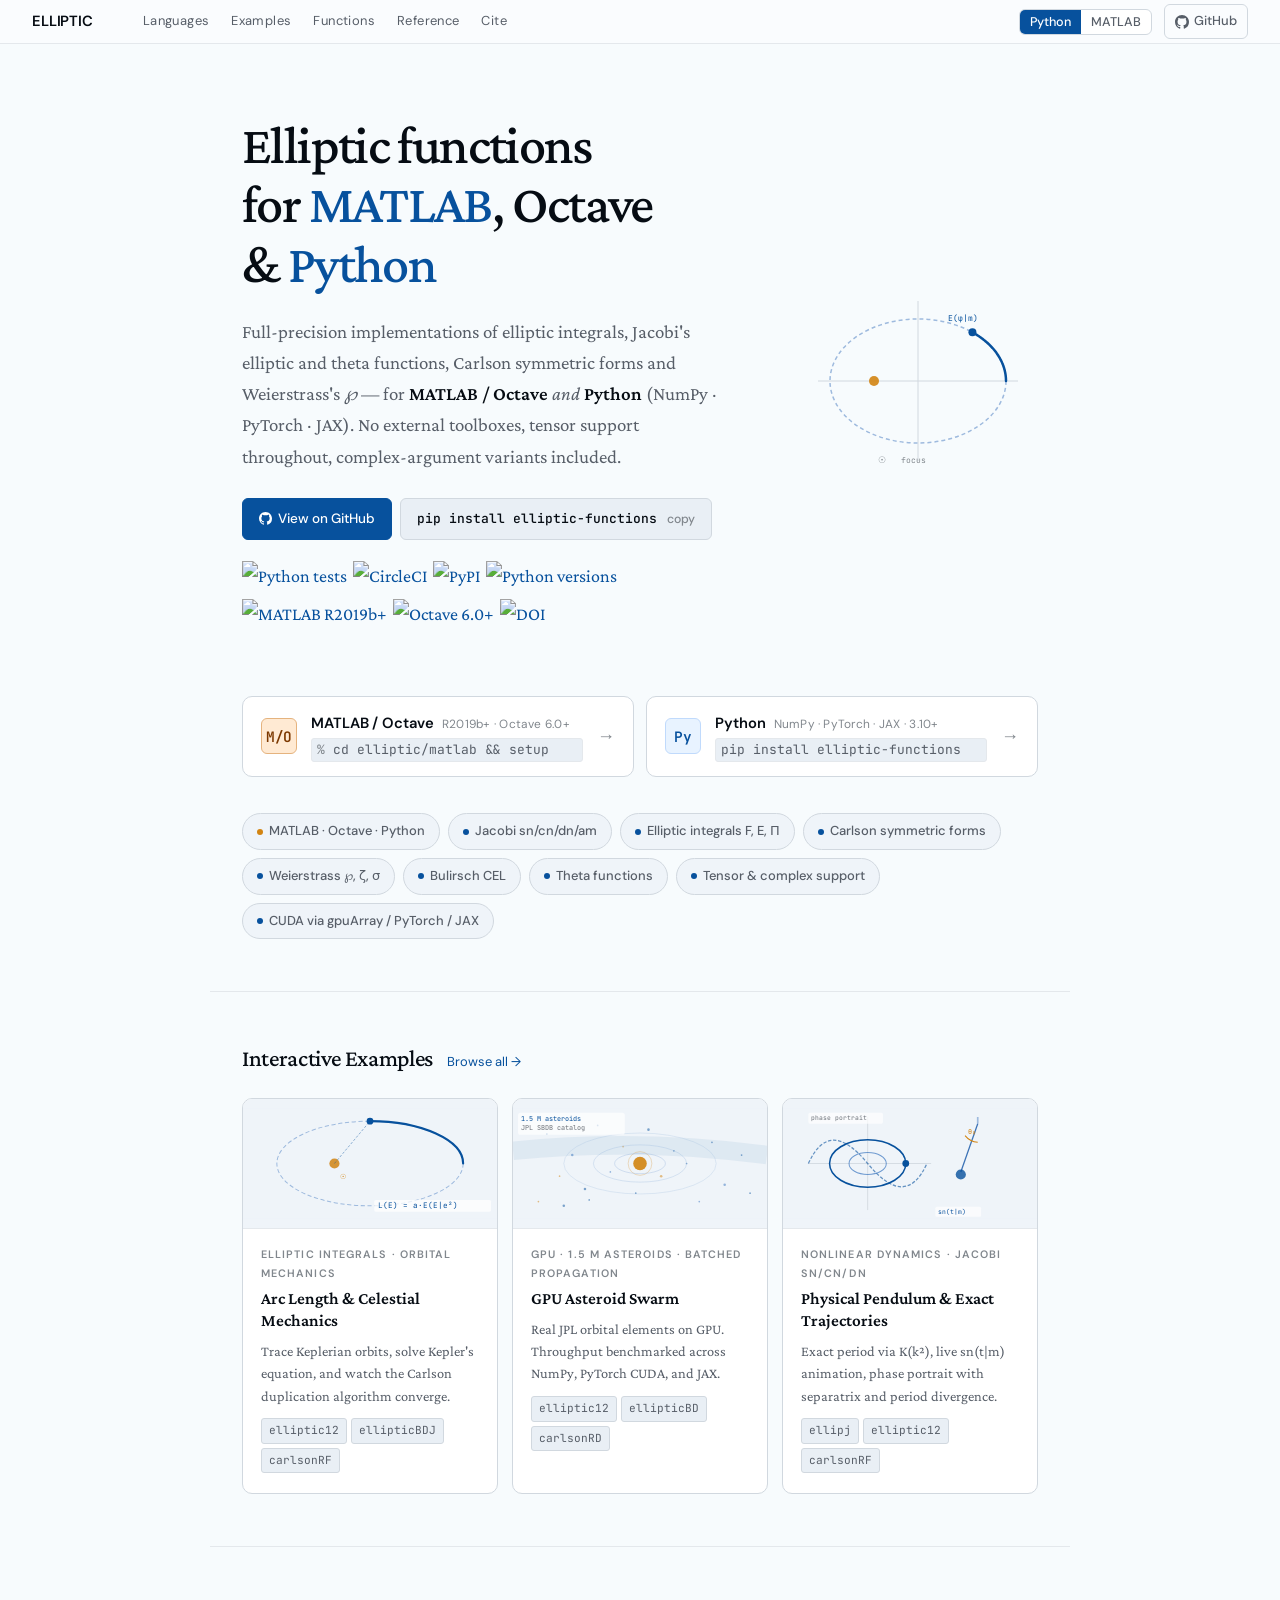
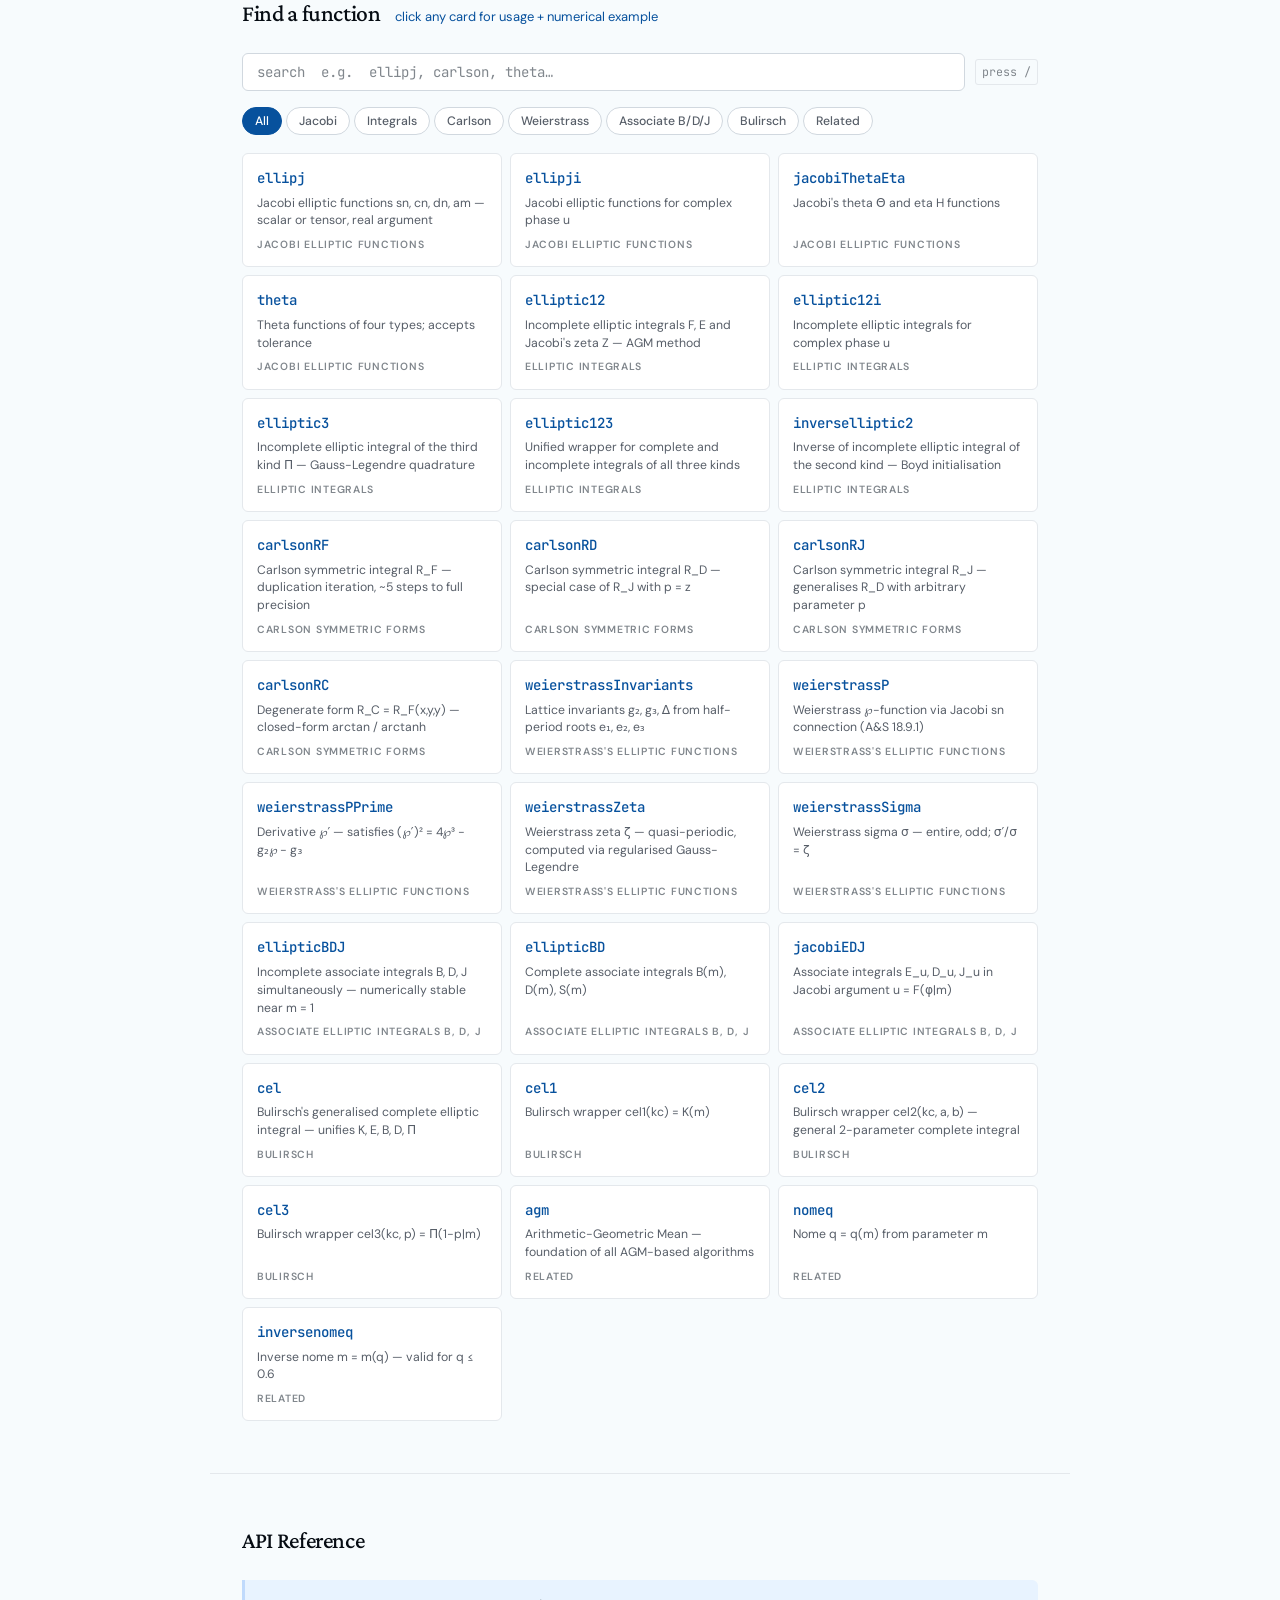
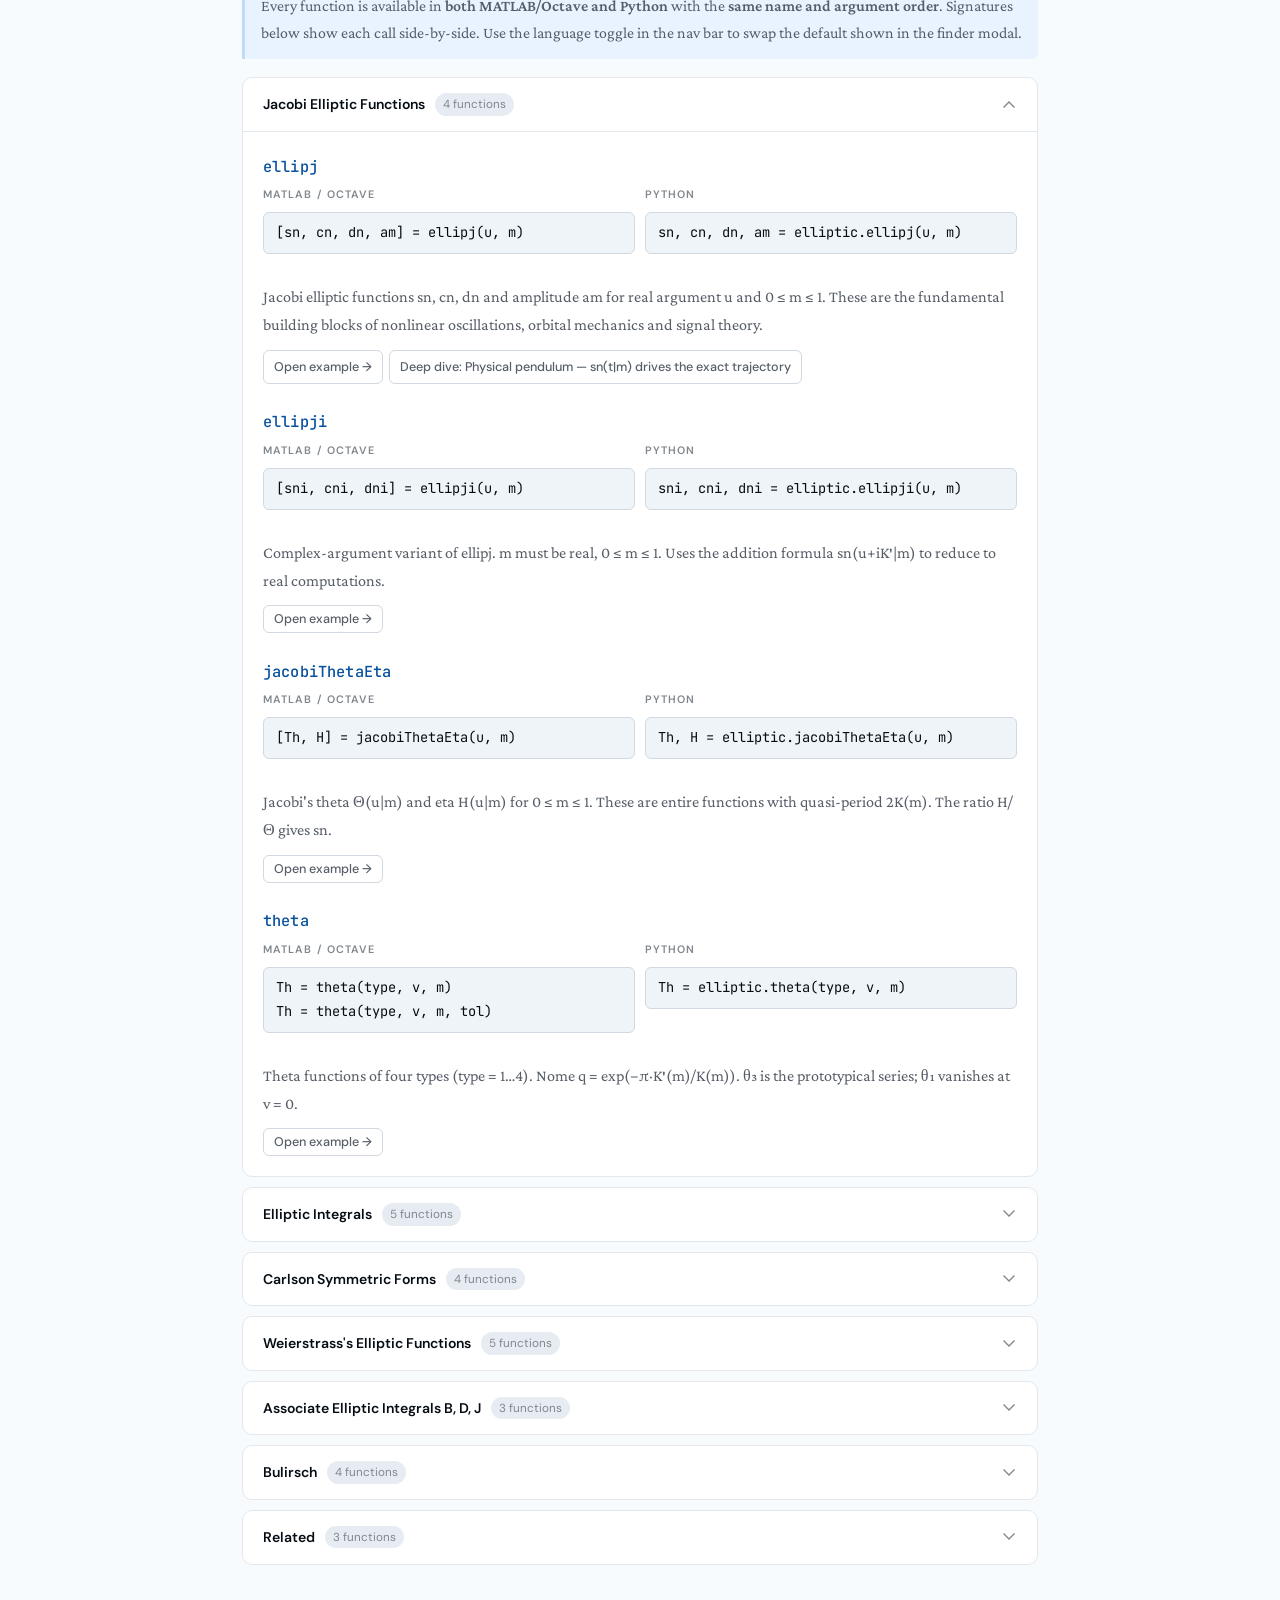
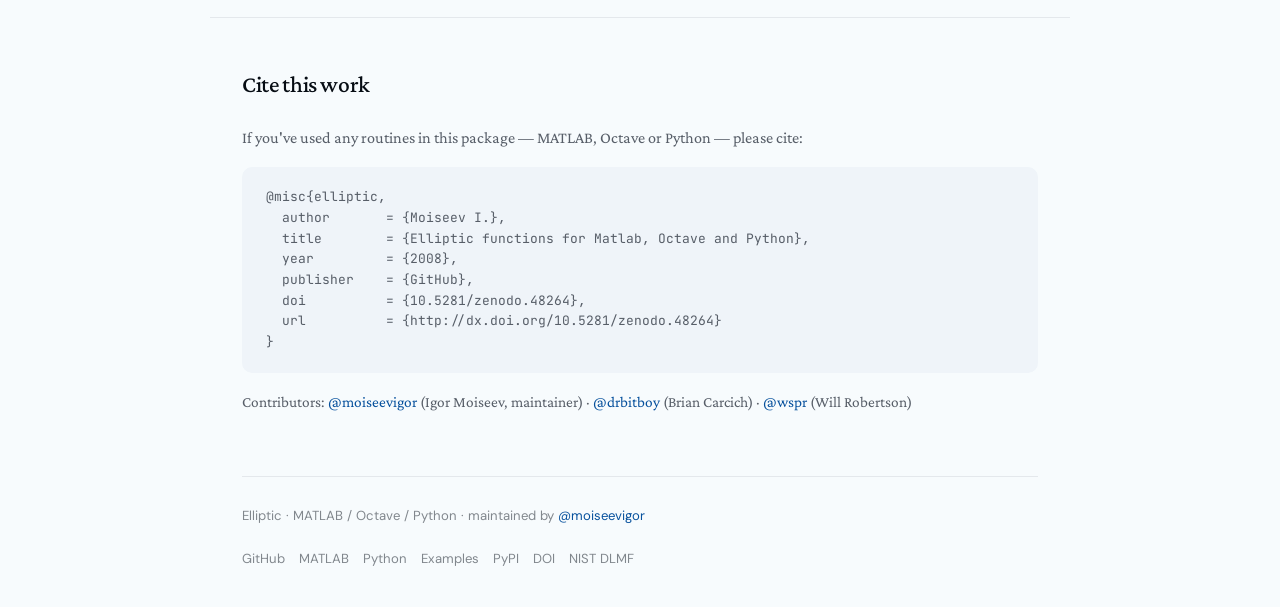
==== commit 4c0f0d3a: "feat(examples): Dubins car/elastica/V1 + resonance stability drafts; distill.pub index redesign New " ====
--- a/index.html
+++ b/index.html
@@ -6,6 +6,9 @@
 <title>Elliptic — Elliptic integrals &amp; functions for MATLAB, Octave and Python</title>
 <meta name="description" content="Full-precision elliptic integrals, Jacobi elliptic and theta functions, Carlson symmetric forms and Weierstrass's ℘ for MATLAB/Octave and Python (NumPy · PyTorch · JAX).">
 <link rel="stylesheet" href="style.css">
+<link rel="stylesheet" href="https://cdn.jsdelivr.net/npm/katex@0.16.11/dist/katex.min.css" crossorigin="anonymous">
+<script defer src="https://cdn.jsdelivr.net/npm/katex@0.16.11/dist/katex.min.js" crossorigin="anonymous"
+        onload="window._katexReady=true;window.dispatchEvent(new Event('katex-ready'))"></script>
 <style>
 /* ── Hero ──────────────────────────────────────────────────── */
 .hero {
@@ -213,8 +216,14 @@
 
 /* ── Modal (dialog) ────────────────────────────────────────── */
 dialog#fnModal {
+  /* explicit centering — Safari sometimes top-left-aligns <dialog>
+     when the CSS resets padding/max-width without also setting these. */
+  position: fixed;
+  inset: 0;
+  margin: auto;
   border: none; border-radius: var(--r-lg); padding: 0;
-  max-width: 620px; width: calc(100% - 40px);
+  max-width: 720px; width: calc(100% - 40px);
+  max-height: calc(100vh - 40px);
   background: white; color: var(--text);
   box-shadow: 0 20px 50px oklch(0% 0 0 / .18), 0 6px 16px oklch(0% 0 0 / .10);
 }
@@ -255,7 +264,7 @@
 .modal-lang-tab.active { color: var(--accent); border-bottom-color: var(--accent); }
 .modal-lang-tab:hover:not(.active):not([data-disabled]) { color: var(--text); }
 .modal-lang-tab[data-disabled] { opacity: .45; cursor: not-allowed; }
-.modal-body { padding: 20px 28px; max-height: 55vh; overflow-y: auto; }
+.modal-body { padding: 20px 28px; max-height: 62vh; overflow-y: auto; }
 .modal-sig-label {
   font-family: var(--sans); font-size: .6rem; font-weight: 600;
   letter-spacing: .1em; text-transform: uppercase;
@@ -276,6 +285,43 @@
 .modal-formula {
   color: var(--text); background: white;
   border-style: dashed; font-size: .72rem;
+}
+/* KaTeX rendered definition block */
+.modal-math {
+  background: var(--accent-xlt);
+  border: 1px solid var(--accent-light);
+  border-radius: var(--r);
+  padding: 16px 20px;
+  text-align: center;
+  overflow-x: auto;
+  font-size: .92rem;
+  color: var(--text);
+  line-height: 1.6;
+}
+.modal-math .katex-display { margin: 0; }
+/* Relations list */
+.modal-relations {
+  list-style: none; padding: 0; margin: 0;
+  display: flex; flex-direction: column; gap: 6px;
+}
+.modal-rel-item {
+  display: flex; align-items: baseline; gap: 10px;
+  padding: 7px 10px;
+  background: var(--surface);
+  border: 1px solid var(--border-light);
+  border-radius: var(--r);
+  font-size: .8rem;
+}
+.modal-rel-btn {
+  font-family: var(--mono); font-size: .75rem; font-weight: 500;
+  color: var(--accent); background: var(--accent-xlt);
+  border: 1px solid var(--accent-light); border-radius: var(--r);
+  padding: 2px 8px; cursor: pointer; white-space: nowrap; flex-shrink: 0;
+  transition: background .13s, color .13s;
+}
+.modal-rel-btn:hover { background: var(--accent-light); color: white; }
+.modal-rel-note {
+  color: var(--text-muted); line-height: 1.4; font-family: var(--sans);
 }
 .modal-example-wrap { position: relative; }
 .modal-example-wrap .btn-code-sm {
@@ -370,7 +416,28 @@
   .examples-grid { grid-template-columns: 1fr; }
   .section-wrap, .feature-pills, .lang-strip { padding: 0 20px; }
   .lang-strip { grid-template-columns: 1fr; }
-  .nav-links { display: none; }
+
+  /* Show nav links as a horizontally scrollable strip */
+  .nav-links { display: flex; flex: 1; min-width: 0; overflow-x: auto; }
+  .nav-spacer { display: none; }
+
+  /* Touch-friendly category filter tabs */
+  .cat-tab { padding: 7px 14px; min-height: 36px; }
+
+  /* Keyboard shortcut is useless on touchscreens */
+  .finder-hint { display: none; }
+
+  /* Smooth momentum scroll in the function detail modal on iOS */
+  .modal-body { -webkit-overflow-scrolling: touch; }
+
+  /* Use full available width for the modal */
+  dialog#fnModal { width: calc(100% - 24px); }
+
+  /* Slightly smaller minimum so cards fit on 320 px phones */
+  .fn-grid { grid-template-columns: repeat(auto-fill, minmax(150px, 1fr)); }
+
+  /* Prevent long install-command text from overflowing on very narrow screens */
+  .btn-code-text { max-width: min(200px, 55vw); overflow: hidden; text-overflow: ellipsis; }
 }
 </style>
 </head>
@@ -418,9 +485,28 @@
         <span class="copy-hint">copy</span>
       </button>
     </div>
-    <div class="badge-row">
-      <span class="badge badge-default">Gitter · Join Chat</span>
-      <span class="badge badge-doi">DOI 10.5281/zenodo.19653751</span>
+    <div class="badge-row hero-badges">
+      <a href="https://github.com/moiseevigor/elliptic/actions/workflows/python.yml" target="_blank" rel="noopener">
+        <img src="https://github.com/moiseevigor/elliptic/actions/workflows/python.yml/badge.svg" alt="Python tests">
+      </a>
+      <a href="https://dl.circleci.com/status-badge/redirect/gh/moiseevigor/elliptic/tree/master" target="_blank" rel="noopener">
+        <img src="https://dl.circleci.com/status-badge/img/gh/moiseevigor/elliptic/tree/master.svg?style=svg" alt="CircleCI">
+      </a>
+      <a href="https://pypi.org/project/elliptic-functions/" target="_blank" rel="noopener">
+        <img src="https://img.shields.io/pypi/v/elliptic-functions?logo=pypi&amp;logoColor=white&amp;label=PyPI" alt="PyPI">
+      </a>
+      <a href="https://pypi.org/project/elliptic-functions/" target="_blank" rel="noopener">
+        <img src="https://img.shields.io/pypi/pyversions/elliptic-functions?logo=python&amp;logoColor=white" alt="Python versions">
+      </a>
+      <a href="https://github.com/moiseevigor/elliptic/tree/master/matlab" target="_blank" rel="noopener">
+        <img src="https://img.shields.io/badge/MATLAB-R2019b%2B-0076A8?logo=mathworks&amp;logoColor=white" alt="MATLAB R2019b+">
+      </a>
+      <a href="https://github.com/moiseevigor/elliptic/tree/master/matlab" target="_blank" rel="noopener">
+        <img src="https://img.shields.io/badge/Octave-6.0%2B-0790c0?logo=octave&amp;logoColor=white" alt="Octave 6.0+">
+      </a>
+      <a href="https://doi.org/10.5281/zenodo.48264" target="_blank" rel="noopener">
+        <img src="https://zenodo.org/badge/5762/moiseevigor/elliptic.svg" alt="DOI">
+      </a>
     </div>
   </div>
 
@@ -494,8 +580,9 @@
           <circle cx="108" cy="65" r="6" fill="oklch(68% 0.145 68)" opacity=".85"/>
           <circle cx="150" cy="15" r="4" fill="oklch(44% 0.14 255)"/>
           <line x1="108" y1="65" x2="150" y2="15" stroke="oklch(44% 0.14 255)" stroke-width="1" stroke-dasharray="3 2" opacity=".5"/>
-          <text x="170" y="24" font-family="'JetBrains Mono',monospace" font-size="9" fill="oklch(44% 0.14 255)">L(E) = a·E(E|e²)</text>
           <text x="114" y="83" font-family="'JetBrains Mono',monospace" font-size="8" fill="oklch(68% 0.145 68)">☉</text>
+          <rect x="155" y="108" width="138" height="14" rx="2" fill="white" opacity=".75"/>
+          <text x="159" y="118" font-family="'JetBrains Mono',monospace" font-size="9" fill="oklch(44% 0.14 255)">L(E) = a·E(E|e²)</text>
         </svg>
       </div>
       <div class="ex-card-body">
@@ -532,8 +619,9 @@
           <ellipse cx="150" cy="65" rx="30" ry="12" fill="none" stroke="oklch(78% 0.06 255)" stroke-width=".8" opacity=".6"/>
           <ellipse cx="150" cy="65" rx="55" ry="22" fill="none" stroke="oklch(78% 0.06 255)" stroke-width=".8" opacity=".5"/>
           <ellipse cx="150" cy="65" rx="90" ry="36" fill="none" stroke="oklch(78% 0.06 255)" stroke-width=".8" opacity=".4"/>
-          <text x="8" y="15" font-family="'JetBrains Mono',monospace" font-size="8" fill="oklch(44% 0.14 255)">1.5 M asteroids</text>
-          <text x="8" y="26" font-family="'JetBrains Mono',monospace" font-size="8" fill="oklch(62% 0.012 255)">JPL SBDB catalog</text>
+          <rect x="6" y="5" width="126" height="26" rx="3" fill="white" opacity=".72"/>
+          <text x="10" y="15" font-family="'JetBrains Mono',monospace" font-size="8" fill="oklch(44% 0.14 255)">1.5 M asteroids</text>
+          <text x="10" y="26" font-family="'JetBrains Mono',monospace" font-size="8" fill="oklch(55% 0.012 255)">JPL SBDB catalog</text>
         </svg>
       </div>
       <div class="ex-card-body">
@@ -563,8 +651,10 @@
           <circle cx="210" cy="78" r="6" fill="oklch(44% 0.14 255)" opacity=".8"/>
           <path d="M 230 40 A 22 22 0 0 1 215 32" fill="none" stroke="oklch(68% 0.145 68)" stroke-width="1.2"/>
           <text x="218" y="30" font-family="'JetBrains Mono',monospace" font-size="8" fill="oklch(68% 0.145 68)">θ₀</text>
-          <text x="32" y="13" font-family="'JetBrains Mono',monospace" font-size="8" fill="oklch(62% 0.012 255)">phase portrait</text>
-          <text x="32" y="126" font-family="'JetBrains Mono',monospace" font-size="7.5" fill="oklch(44% 0.14 255)">sn(t|m)</text>
+          <rect x="30" y="5" width="88" height="13" rx="2" fill="white" opacity=".7"/>
+          <text x="33" y="14" font-family="'JetBrains Mono',monospace" font-size="7.5" fill="oklch(55% 0.012 255)">phase portrait</text>
+          <rect x="180" y="116" width="54" height="12" rx="2" fill="white" opacity=".7"/>
+          <text x="183" y="125" font-family="'JetBrains Mono',monospace" font-size="7.5" fill="oklch(44% 0.14 255)">sn(t|m)</text>
         </svg>
       </div>
       <div class="ex-card-body">
--- a/style.css
+++ b/style.css
@@ -609,4 +609,12 @@
   .sidebar { position: static; }
   .page-wrap { padding: 0 16px; }
   .layout-two-col { padding: 0 16px; }
-}
+
+  /* Touch-friendly hit areas */
+  .lang-toggle button { padding: 6px 12px; min-height: 34px; }
+  .nav-github { min-height: 34px; padding: 6px 10px; }
+  .nav-link { padding: 6px 10px; min-height: 34px; }
+
+  /* Compact the logo gap — border is already removed inline on the home link */
+  .nav-home { padding-right: 10px; margin-right: 10px; }
+}
